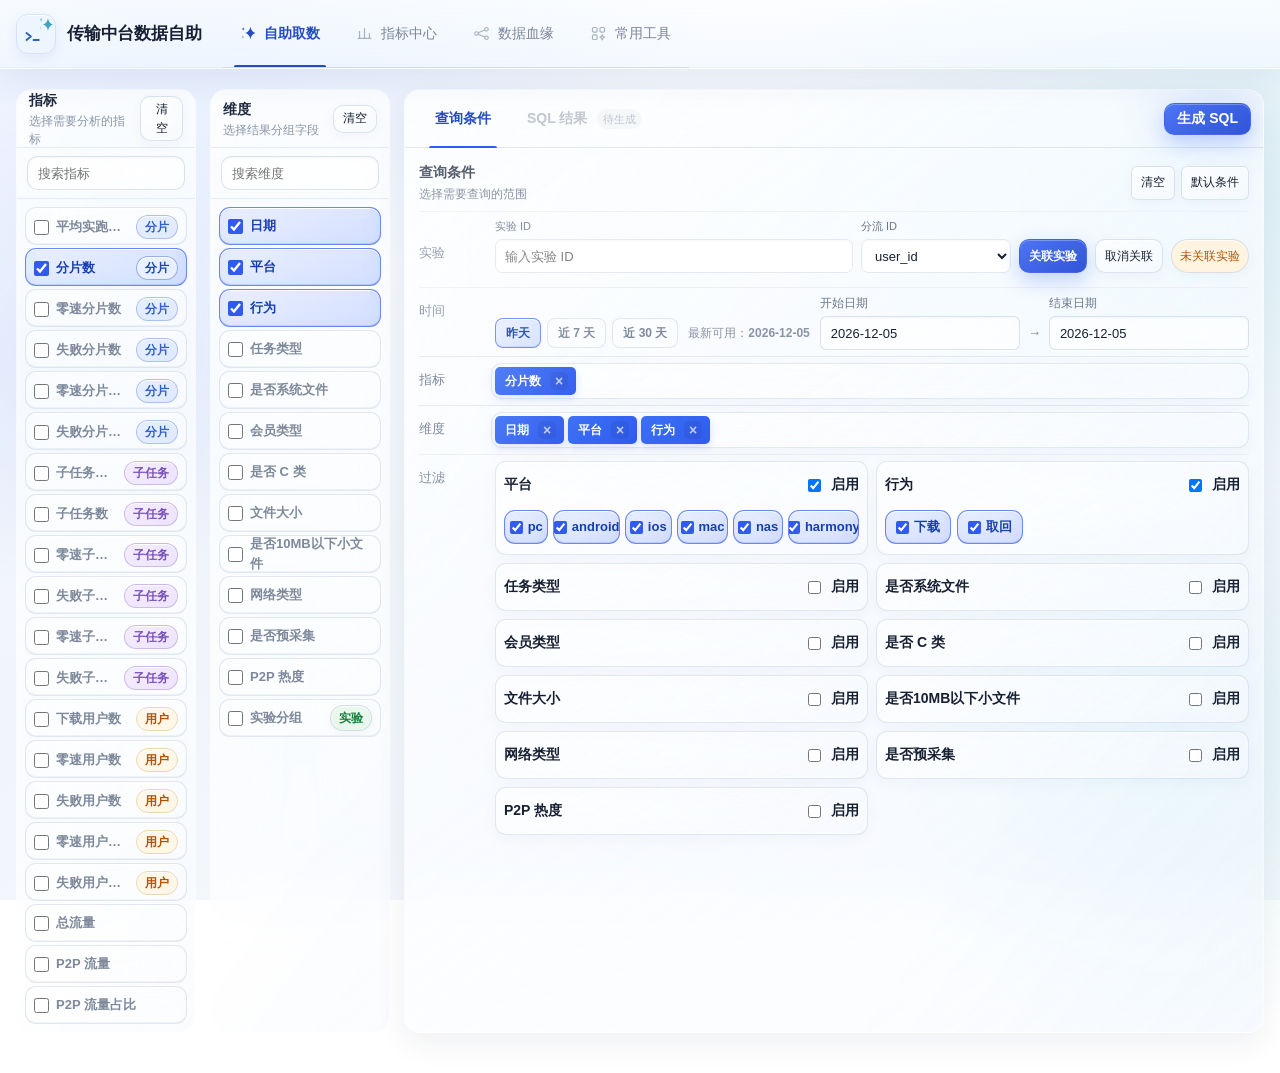
==== index.html @ 408278c4 "同步 CloudBase 子目录最新版页面" ====
<!doctype html>
<html lang="zh-CN">
<head>
  <meta charset="utf-8">
  <meta name="viewport" content="width=device-width,initial-scale=1">
  <title>传输中台数据自助</title>
  <link rel="shortcut icon" type="image/x-icon" href="/favicon-v2.ico">
  <link rel="icon" type="image/png" sizes="32x32" href="/favicon-v2.png">
  <link rel="icon" type="image/svg+xml" sizes="any" href="/favicon-v2.svg">
  <link rel="apple-touch-icon" sizes="180x180" href="/apple-touch-icon.png">
  <link rel="apple-touch-icon-precomposed" sizes="180x180" href="/apple-touch-icon-precomposed.png">
  <link rel="mask-icon" href="/safari-pinned-tab.svg" color="#315bef">
  <link rel="manifest" href="/dwd-sql-tool-20260803/site.webmanifest?v=20260810">
  <meta name="theme-color" content="#edf5ff">
  <style>
    :root{color-scheme:light;--bg:#f3f6fb;--panel:#fff;--soft:#f7f9fc;--text:#172033;--muted:#68748a;--line:#dbe2ed;--blue:#2563eb;--blue2:#1d4ed8;--teal:#087f7b;--amber:#b45309;--red:#c2413b;--green:#15803d;--violet:#7c3aed;--shadow:0 12px 34px rgba(24,39,75,.09);--r:16px}
    *{box-sizing:border-box}html{scroll-behavior:smooth}body{margin:0;background:var(--bg);color:var(--text);font:14px/1.6 Inter,-apple-system,BlinkMacSystemFont,"Segoe UI","PingFang SC",sans-serif}button,input,select{font:inherit}button{color:inherit}code,pre{font-family:"SFMono-Regular",Consolas,monospace}a{color:var(--blue)}
    .topbar{position:sticky;top:0;z-index:30;background:rgba(255,255,255,.92);border-bottom:1px solid var(--line);backdrop-filter:blur(12px)}.topbar-inner{width:min(1440px,calc(100% - 36px));height:68px;margin:auto;display:flex;align-items:center;gap:24px}.brand{display:flex;align-items:center;gap:10px;font-size:18px;font-weight:800;white-space:nowrap}.brand-mark{display:grid;place-items:center;width:34px;height:34px;border-radius:10px;background:linear-gradient(135deg,var(--blue),var(--teal));color:#fff}.nav{display:flex;gap:6px}.nav button{border:0;border-radius:9px;padding:9px 15px;background:transparent;cursor:pointer}.nav button:hover,.nav button.active{background:#eaf0ff;color:var(--blue);font-weight:700}.top-meta{margin-left:auto;color:var(--muted);font-size:12px}
    main{width:min(1440px,calc(100% - 36px));margin:26px auto 60px}.page{display:none}.page.active{display:block}.hero{display:flex;align-items:end;justify-content:space-between;gap:20px;margin-bottom:18px}.hero h1{margin:0;font-size:30px;line-height:1.25}.hero p{margin:7px 0 0;color:var(--muted)}.card{background:var(--panel);border:1px solid var(--line);border-radius:var(--r);box-shadow:var(--shadow)}.toolbar{display:flex;flex-wrap:wrap;gap:10px;align-items:center;padding:15px;margin-bottom:14px}.toolbar input,.toolbar select,.control{height:40px;border:1px solid var(--line);border-radius:9px;background:var(--panel);padding:0 11px;color:var(--text)}.toolbar input{min-width:280px}.btn{border:1px solid var(--line);border-radius:9px;padding:8px 12px;background:var(--panel);cursor:pointer}.btn:hover{border-color:var(--blue);color:var(--blue)}.btn.primary{border-color:var(--blue);background:var(--blue);color:#fff;font-weight:700}.btn.primary:hover{background:var(--blue2)}.btn.danger{color:var(--red)}.btn.small{padding:5px 9px;font-size:12px}.pill,.tag{display:inline-flex;align-items:center;border-radius:999px;padding:3px 8px;background:#eef2f8;color:var(--muted);font-size:12px;white-space:nowrap}.tag.seq{background:#e9f1ff;color:var(--blue)}.tag.task{background:#e7f7f5;color:var(--teal)}.tag.ok{background:#eaf7ed;color:var(--green)}.tag.warn{background:#fff4df;color:var(--amber)}
    .table-wrap{overflow:auto}.data-table{width:100%;border-collapse:collapse;min-width:1060px}.data-table th,.data-table td{padding:12px 14px;text-align:left;border-bottom:1px solid var(--line);vertical-align:top}.data-table th{position:sticky;top:0;background:var(--soft);color:var(--muted);font-size:12px}.data-table tr:hover td{background:#fafcff}.metric-name strong{display:block}.metric-name code{color:var(--muted);font-size:12px}.row-actions{display:flex;gap:6px;white-space:nowrap}.summary-cards{display:grid;grid-template-columns:repeat(4,1fr);gap:12px;margin-bottom:14px}.summary-card{padding:15px}.summary-card strong{display:block;font-size:24px}.summary-card span{color:var(--muted)}
    .selection-bar{position:sticky;top:80px;z-index:20;display:grid;grid-template-columns:1fr auto;gap:14px;padding:14px 16px;margin-bottom:14px;background:rgba(255,255,255,.96)}.selection-groups{display:flex;flex-wrap:wrap;gap:8px}.selection-group{display:flex;align-items:center;gap:6px}.selection-group b{font-size:12px}.stepper{display:grid;grid-template-columns:repeat(5,1fr);gap:8px;margin-bottom:14px}.step-tab{position:relative;border:1px solid var(--line);border-radius:12px;padding:11px;background:var(--panel);text-align:left;cursor:pointer}.step-tab.active{border-color:var(--blue);box-shadow:inset 0 0 0 1px var(--blue)}.step-tab.done{background:#f0f7ff}.step-tab span{display:block;color:var(--muted);font-size:11px}.step-panel{display:none;padding:20px}.step-panel.active{display:block}.step-head{display:flex;align-items:start;justify-content:space-between;gap:20px;margin-bottom:16px}.step-head h2{margin:0}.step-head p{margin:4px 0 0;color:var(--muted)}.metric-grid{display:grid;grid-template-columns:repeat(3,1fr);gap:10px}.choice-card{position:relative;display:block;padding:14px;border:1px solid var(--line);border-radius:12px;background:var(--soft);cursor:pointer}.choice-card:has(input:checked){border-color:var(--blue);background:#f1f6ff}.choice-card input{position:absolute;right:12px;top:12px;accent-color:var(--blue)}.choice-card strong{display:block;padding-right:25px}.choice-card p{margin:5px 0;color:var(--muted);font-size:12px}.choice-meta{display:flex;flex-wrap:wrap;gap:5px}.notice{padding:11px 13px;border-radius:10px;background:#eef5ff;color:#31558f}.notice.warn{background:#fff6e8;color:#8a5211}.notice.error{background:#fff0ef;color:var(--red)}.time-mode{display:flex;gap:8px;margin-bottom:14px}.time-grid,.dim-grid{display:grid;grid-template-columns:repeat(2,1fr);gap:12px}.field{display:grid;gap:6px;color:var(--muted)}.field input,.field select{width:100%;height:42px;padding:0 11px;border:1px solid var(--line);border-radius:9px;background:var(--panel);color:var(--text)}.data-freshness{display:grid;grid-template-columns:repeat(3,1fr);gap:10px;margin-top:14px}.fresh-item{padding:12px;border-radius:10px;background:var(--soft)}.fresh-item b{display:block}.fresh-item span{color:var(--muted);font-size:12px}
    .dim-card,.filter-card{padding:13px;border:1px solid var(--line);border-radius:11px;background:var(--soft)}.dim-card label,.filter-title{display:flex;align-items:center;gap:8px;font-weight:700}.dim-card small{display:block;margin-left:24px;color:var(--muted)}.filter-grid{display:grid;grid-template-columns:repeat(2,1fr);gap:12px}.filter-title{justify-content:space-between}.filter-title label{display:flex;align-items:center;gap:7px}.chips{display:flex;flex-wrap:wrap;gap:6px;margin-top:10px}.filter-free{margin-top:10px}.filter-text-input{width:100%;height:34px;padding:0 10px;border:1px solid var(--line);border-radius:8px;background:var(--panel);color:var(--text);font:inherit;font-size:13px}.filter-text-input:focus{outline:0;border-color:var(--blue);box-shadow:0 0 0 3px color-mix(in srgb,var(--blue) 14%,transparent)}.chip-check{display:flex;align-items:center;gap:5px;padding:5px 8px;border:1px solid var(--line);border-radius:999px;background:var(--panel);cursor:pointer}.chip-check:has(input:checked){border-color:var(--blue);color:var(--blue);background:#eef4ff}.required-mark{color:var(--red)}.step-actions{display:flex;justify-content:space-between;gap:10px;margin-top:18px}.validation{display:grid;gap:7px;margin-bottom:14px}.validation div{padding:9px 11px;border-radius:9px}.validation .pass{background:#edf8ef;color:var(--green)}.validation .risk{background:#fff5e5;color:var(--amber)}.validation .fail{background:#fff0ef;color:var(--red)}.sql-shell{overflow:hidden;border:1px solid #25334b;border-radius:12px;background:#101827}.sql-toolbar{display:flex;flex-wrap:wrap;gap:7px;align-items:center;padding:10px;background:#182337;color:#dbe8ff}.sql-toolbar strong{margin-right:auto}.sql-code{max-height:560px;overflow:auto;margin:0;padding:18px;color:#d9e5f7;font-size:12px;line-height:1.65;white-space:pre}.kw{color:#7db2ff;font-weight:700}.str{color:#a6df9a}.num{color:#ffd58a}.com{color:#7f91aa}.alias{color:#f5a6d6}.sql-context{display:grid;grid-template-columns:1fr 1fr;gap:12px;margin-top:12px}.context-card{padding:13px}.context-card h3{margin:0 0 8px}.context-card ul{margin:0;padding-left:18px}
    .lineage-layout{display:grid;grid-template-columns:1fr 360px;gap:14px}.lineage-main{padding:18px;min-width:0}.lineage-controls{display:flex;flex-wrap:wrap;gap:8px;margin-bottom:18px}.lineage-controls input{min-width:240px}.legend{display:flex;flex-wrap:wrap;gap:8px;margin-left:auto}.legend span:before{content:"";display:inline-block;width:9px;height:9px;border-radius:50%;margin-right:5px;background:var(--c)}.graph{overflow:auto;padding:28px 8px;display:flex;align-items:center;gap:14px;min-height:240px}.graph-stage{display:flex;align-items:center;gap:12px}.graph-node{width:190px;min-height:96px;padding:13px;border:2px solid var(--node);border-radius:13px;background:var(--panel);text-align:left;cursor:pointer}.graph-node:hover,.graph-node.active{box-shadow:0 0 0 3px color-mix(in srgb,var(--node) 18%,transparent)}.graph-node strong,.graph-node code{display:block;overflow-wrap:anywhere}.graph-node small{color:var(--muted)}.arrow{font-size:23px;color:#95a1b4}.side-detail{padding:18px;align-self:start;position:sticky;top:150px}.side-detail h2{margin-top:0}.meta-list{display:grid;grid-template-columns:110px 1fr;gap:0}.meta-list dt,.meta-list dd{margin:0;padding:8px 0;border-bottom:1px solid var(--line)}.meta-list dt{color:var(--muted)}.side-links{display:flex;flex-wrap:wrap;gap:7px;margin-top:14px}.lineage-tabs{display:flex;gap:6px;margin-bottom:12px}.lineage-tabs button.active{background:var(--blue);color:#fff;border-color:var(--blue)}.field-layout{display:grid;grid-template-columns:1fr 380px;gap:14px}.field-list{padding:0;overflow:hidden}.field-chain{display:grid;gap:8px}.chain-node{padding:10px;border-left:4px solid var(--blue);border-radius:7px;background:var(--soft)}.chain-arrow{text-align:center;color:var(--muted)}.field-link{color:var(--blue);cursor:pointer;text-decoration:underline}.empty{padding:40px;text-align:center;color:var(--muted)}
    dialog{width:min(760px,calc(100% - 28px));padding:0;border:1px solid var(--line);border-radius:18px;background:var(--panel);color:var(--text);box-shadow:0 28px 80px rgba(0,0,0,.28)}dialog::backdrop{background:rgba(12,20,34,.62);backdrop-filter:blur(3px)}.dialog-head{display:flex;justify-content:space-between;gap:15px;padding:18px 20px;border-bottom:1px solid var(--line)}.dialog-head h2{margin:0}.dialog-body{padding:18px 20px;max-height:70vh;overflow:auto}.dialog-actions{display:flex;justify-content:flex-end;gap:8px;padding:13px 20px;border-top:1px solid var(--line)}.detail-grid{display:grid;grid-template-columns:1fr 1fr;gap:12px}.detail-block{padding:12px;border-radius:10px;background:var(--soft)}.detail-block.full{grid-column:1/-1}.detail-block b{display:block;margin-bottom:4px}.detail-block span,.detail-block p{color:var(--muted);margin:0}.change-log{margin:0;padding-left:18px}.ab-grid{display:grid;grid-template-columns:1fr 1fr;gap:12px;align-items:start}.ab-grid .field{grid-template-rows:auto 44px}.ab-grid .field input,.ab-grid .field select{height:44px;min-height:44px;max-height:44px}.ab-preview{grid-column:1/-1;padding:12px;background:var(--soft);border-radius:10px}
    .compact-hero{margin-bottom:12px}.workbench{display:grid;grid-template-columns:260px minmax(420px,1fr) 320px;gap:12px;align-items:start}.field-pane,.settings-pane{position:sticky;top:82px;max-height:calc(100vh - 100px);overflow:auto}.pane-head{display:flex;align-items:center;justify-content:space-between;gap:8px;padding:14px;border-bottom:1px solid var(--line)}.pane-head b,.pane-head span{display:block}.pane-head span,.pane-title span{color:var(--muted);font-size:12px}.pane-section,.settings-section{padding:12px}.pane-section+.pane-section,.settings-section+.settings-section{border-top:1px solid var(--line)}.pane-title{display:flex;align-items:center;justify-content:space-between;margin-bottom:8px}.field-list-compact{display:grid;gap:4px}.field-list-compact .choice-card,.field-list-compact .dim-card{padding:8px 9px;background:transparent;border-color:transparent}.field-list-compact .choice-card:hover,.field-list-compact .dim-card:hover{background:var(--soft);border-color:var(--line)}.field-list-compact .choice-card p,.field-list-compact .choice-meta,.field-list-compact .dim-card small{display:none}.field-list-compact .choice-card strong{font-size:13px}.field-list-compact .dim-card label{font-weight:600}.canvas-pane{display:grid;gap:12px;min-width:0}.canvas-section,.workbook-shelves{padding:16px}.canvas-title{display:flex;align-items:start;justify-content:space-between;gap:12px;margin-bottom:12px}.canvas-title h2{margin:0;font-size:18px}.canvas-title p{margin:2px 0 0;color:var(--muted)}.workbook-shelves .selection-groups{display:grid;gap:8px}.workbook-shelves .selection-group{display:grid;grid-template-columns:64px 1fr;gap:8px;padding:9px 0;border-top:1px solid var(--line)}.workbook-shelves .selection-group b{padding-top:3px;color:var(--muted)}.workbook-shelves .selection-group .pill{justify-content:flex-start;white-space:normal;background:var(--soft);color:var(--text);border:1px dashed var(--line)}.fresh-inline{display:block;margin-top:8px;color:var(--muted);font-size:12px}.settings-pane .filter-grid{grid-template-columns:1fr}.settings-pane .filter-card{padding:9px}.settings-pane .chips{max-height:92px;overflow:auto}.settings-pane .time-grid{grid-template-columns:1fr 1fr;gap:7px}.settings-pane .time-mode{margin-bottom:8px}.settings-pane .field input{height:38px}.lineage-stage{display:grid;grid-auto-flow:column;grid-auto-columns:minmax(160px,1fr);align-items:center;gap:10px;min-width:980px}.lineage-layer{display:grid;gap:8px;align-content:center}.lineage-layer-title{text-align:center;color:var(--muted);font-size:11px;font-weight:700}.lineage-arrow{text-align:center;color:#94a3b8;font-size:24px}.lineage-stage .graph-node{width:100%;min-height:82px}.lineage-stage .graph-node code{font-size:10px}.hidden{display:none!important}.fullscreen{position:fixed!important;inset:0!important;z-index:80!important;border-radius:0!important;overflow:auto;background:var(--bg);padding:20px}
    .derived-list{display:flex;flex-wrap:wrap;gap:7px}.derived-chip{display:grid;gap:1px;padding:6px 9px;border:1px solid var(--line);border-radius:9px;background:var(--panel);color:var(--text);text-align:left;cursor:pointer}.derived-chip:hover{border-color:var(--blue);color:var(--blue)}.derived-chip small{color:var(--muted)}.metric-parent{border:1px solid transparent;border-radius:9px}.metric-parent[open]{border-color:var(--line);background:var(--soft)}.metric-parent summary{display:flex;align-items:center;justify-content:space-between;padding:8px 9px;font-weight:700;cursor:pointer;list-style:none}.metric-parent summary::-webkit-details-marker{display:none}.metric-parent summary small{display:grid;place-items:center;min-width:20px;height:20px;border-radius:999px;background:var(--blue);color:#fff}.metric-parent>div{padding:0 5px 5px}.metric-parent .choice-card:hover{background:var(--panel)}.sql-code{max-height:600px;padding:20px;line-height:1.72;tab-size:4}.fn{color:#73daca}.op{color:#ff9e64}.punct{color:#9ba8bc}
    @media(max-width:1180px){.workbench{grid-template-columns:240px minmax(0,1fr)}.settings-pane{position:static;grid-column:1/-1;max-height:none;display:grid;grid-template-columns:280px 1fr}.settings-section+.settings-section{border-top:0;border-left:1px solid var(--line)}.settings-pane .filter-grid{grid-template-columns:repeat(2,1fr)}.lineage-layout,.field-layout{grid-template-columns:1fr}.side-detail{position:static}}@media(max-width:720px){main,.topbar-inner{width:min(100% - 20px,1440px)}.topbar{position:static}.topbar-inner{height:auto;padding:12px 0;flex-wrap:wrap}.nav{order:3;width:100%;overflow:auto}.top-meta{display:none}.workbench{grid-template-columns:1fr}.field-pane,.settings-pane{position:static;max-height:none}.settings-pane{grid-column:auto;display:block}.settings-section+.settings-section{border-left:0;border-top:1px solid var(--line)}.settings-pane .filter-grid{grid-template-columns:1fr}.metric-grid,.time-grid,.dim-grid,.filter-grid,.data-freshness,.sql-context,.detail-grid,.ab-grid{grid-template-columns:1fr}.detail-block.full,.ab-preview{grid-column:auto}.hero{align-items:start;flex-direction:column}.toolbar input{min-width:0;width:100%}}
    .meta-metric-grid{display:grid;grid-template-columns:repeat(3,minmax(0,1fr));gap:12px}.meta-metric-card{padding:17px}.meta-metric-head{display:flex;align-items:start;justify-content:space-between;gap:10px;margin-bottom:7px}.meta-metric-head h2{margin:0;font-size:18px}.meta-metric-card>p{margin:0 0 14px;color:var(--muted);min-height:44px}.meta-derived{display:grid;gap:7px}.meta-derived .derived-chip{width:100%;grid-template-columns:1fr auto;align-items:center}.workbench{grid-template-columns:250px 250px minmax(0,1fr)}.pane-search{padding:10px 12px;border-bottom:1px solid var(--line)}.pane-search input{width:100%;height:36px;padding:0 10px;border:1px solid var(--line);border-radius:8px;background:var(--soft);color:var(--text)}.dimension-pane .dim-card{background:transparent}.canvas-actions{display:flex;flex-wrap:wrap;justify-content:flex-end;gap:6px}.query-shelf{display:grid;grid-template-columns:66px 1fr;gap:10px;padding:12px 0;border-top:1px solid var(--line)}.query-shelf-label{padding-top:7px;color:var(--muted);font-weight:700}.query-shelf-content{min-width:0}.query-shelf .filter-grid{grid-template-columns:repeat(2,minmax(0,1fr))}.query-shelf .filter-card{padding:9px}.query-shelf .chips{max-height:92px;overflow:auto}.query-shelf .time-grid{max-width:560px}.query-shelf .time-mode{margin-bottom:7px}
    @media(max-width:1200px){.workbench{grid-template-columns:220px 220px minmax(0,1fr)}.meta-metric-grid{grid-template-columns:repeat(2,minmax(0,1fr))}.query-shelf .filter-grid{grid-template-columns:1fr}}@media(max-width:850px){.workbench{grid-template-columns:1fr}.field-pane{position:static;max-height:none}.meta-metric-grid{grid-template-columns:1fr}.query-shelf{grid-template-columns:1fr}.canvas-actions{justify-content:flex-start}}
    .workbench>.card,.workbench .canvas-pane>.card{box-shadow:none;border-radius:12px}.workbook-shelves{background:linear-gradient(180deg,var(--panel),color-mix(in srgb,var(--blue) 2%,var(--panel)))}.parent-chevron{color:var(--muted);font-size:16px;transition:transform .2s}.metric-parent[open] .parent-chevron{transform:rotate(180deg)}.workbook-shelves .selection-group{align-items:start}.shelf-items{display:flex;flex-wrap:wrap;gap:7px;min-height:40px;padding:5px;border:1px solid #d8e3f3;border-radius:9px;background:#f4f7fb}.shelf-card{display:inline-flex;align-items:center;gap:7px;min-height:34px;padding:0 10px;border:0;border-radius:6px;background:#3282f6;color:#fff;font-weight:650;box-shadow:0 2px 5px rgba(37,99,235,.18)}button.shelf-card{cursor:pointer}.shelf-card>span:first-child{display:grid;place-items:center;width:22px;height:22px;margin-left:-5px;border-radius:5px;background:rgba(0,0,0,.09)}.shelf-card i{margin-left:2px;font-style:normal;opacity:.7}.shelf-card:hover i{opacity:1}.shelf-card.dimension{background:#087fbd}.shelf-card.filter{background:#eef4fc;color:#34506f;border:1px solid #d3dfef;box-shadow:none;font-weight:600}.shelf-empty{display:flex;align-items:center;padding:0 10px;color:#98a5b7}.lineage-dim-rail{display:flex;align-items:center;gap:10px;margin-top:18px;padding:14px;border:1px dashed var(--violet);border-radius:12px;background:color-mix(in srgb,var(--violet) 6%,var(--panel));min-width:900px}.lineage-dim-rail>div:first-child{width:160px}.lineage-dim-rail>div:first-child b,.lineage-dim-rail>div:first-child span{display:block}.lineage-dim-rail>div:first-child span{color:var(--muted);font-size:11px}.lineage-dim-rail .graph-node{width:220px;min-height:75px}.dim-relation{color:var(--violet);font-weight:700}.logic-grid{display:grid;grid-template-columns:repeat(2,minmax(0,1fr));gap:12px}.logic-card{padding:16px}.logic-card-head{display:flex;justify-content:space-between;gap:10px;margin-bottom:12px}.logic-card-head h2{margin:0;font-size:17px}.logic-flow{display:grid;grid-template-columns:minmax(0,1fr) auto minmax(0,1.5fr) auto minmax(0,1fr);align-items:stretch;gap:8px}.logic-flow>div{padding:10px;border-radius:9px;background:var(--soft)}.logic-flow>span{align-self:center;color:var(--blue);font-size:18px}.logic-flow small,.logic-flow b{display:block}.logic-flow small{color:var(--muted);margin-bottom:3px}.logic-expression{border:1px solid var(--line)}
    html,body{max-width:100%;overflow-x:clip}main,.workbench,.workbench>*,.canvas-pane,.canvas-pane>*,#sqlResult,.sql-shell,.sql-context,.context-card{min-width:0;max-width:100%}.sql-context{grid-template-columns:repeat(2,minmax(0,1fr))}.context-card code,.context-card li{overflow-wrap:anywhere;word-break:break-word}.sql-code{width:100%;max-width:100%;overflow-x:auto}.date-filter{display:grid;gap:10px}.date-presets{display:flex;flex-wrap:wrap;gap:6px}.date-preset{height:32px;padding:0 12px;border:1px solid var(--line);border-radius:8px;background:var(--panel);color:var(--muted);cursor:pointer}.date-preset:hover,.date-preset.active{border-color:var(--blue);background:var(--blue);color:#fff}.date-range{display:flex;align-items:end;gap:8px;max-width:540px}.date-range label{display:grid;gap:5px;flex:1;color:var(--muted);font-size:12px}.date-range input{width:100%;height:42px;padding:0 12px;border:1px solid var(--line);border-radius:9px;background:var(--panel);color:var(--text);font-size:14px;letter-spacing:.03em;outline:none}.date-range input:focus{border-color:var(--blue);box-shadow:0 0 0 3px color-mix(in srgb,var(--blue) 14%,transparent)}.date-range-arrow{height:42px;display:grid;place-items:center;color:var(--muted)}.lineage-query-rail{display:flex;align-items:center;gap:10px;margin-top:10px;padding:14px;border:1px dashed #0e7490;border-radius:12px;background:color-mix(in srgb,#0e7490 6%,var(--panel));min-width:900px}.lineage-query-rail>div:first-child{width:160px}.lineage-query-rail>div:first-child b,.lineage-query-rail>div:first-child span{display:block}.lineage-query-rail>div:first-child span{color:var(--muted);font-size:11px}.lineage-query-rail .graph-node{width:220px;min-height:75px}.query-relation{color:#0e7490;font-weight:700}
    #page-builder .compact-hero{margin-bottom:8px}#page-builder .compact-hero h1{font-size:24px}#page-builder .compact-hero p{margin-top:2px}.workbook-shelves,.canvas-section{padding:12px}.canvas-title{margin-bottom:7px}.query-shelf{padding:8px 0}.compact-time-shelf .date-filter{grid-template-columns:auto minmax(340px,1fr);align-items:end;gap:10px}.compact-time-shelf .date-presets{padding-bottom:5px}.compact-time-shelf .date-range input{height:38px}.compact-time-shelf .date-range-arrow{height:38px}.compact-time-shelf .fresh-inline{margin-top:4px}.workbook-shelves #filterGrid{max-height:172px;overflow:auto;padding-right:4px}.canvas-section{scroll-margin-top:82px}.pane-section{padding:8px 10px}.pane-head{padding:10px 12px}.pane-search{padding:7px 10px}.field-list-compact{gap:2px}@media(max-width:850px){.compact-time-shelf .date-filter{grid-template-columns:1fr}}
    .table-logic-grid{display:grid;gap:12px;margin-bottom:16px}.table-logic-card{overflow:hidden}.table-logic-head{display:flex;align-items:start;justify-content:space-between;gap:12px;padding:14px 16px;border-bottom:1px solid var(--line)}.table-logic-head h2{margin:0;font-size:16px}.table-logic-head code{display:block;margin-top:3px;color:var(--muted);overflow-wrap:anywhere}.table-logic-body{display:grid;grid-template-columns:190px minmax(0,1fr);gap:14px;padding:14px 16px}.table-logic-meta{display:grid;align-content:start;gap:10px}.table-logic-meta div{padding:9px;border-radius:8px;background:var(--soft)}.table-logic-meta small,.table-logic-meta b{display:block}.table-logic-meta small{color:var(--muted)}.table-logic-sql{margin:0;max-height:360px;border-radius:10px;background:#101827}.logic-section-title{margin:18px 0 8px;font-size:16px}@media(max-width:760px){.table-logic-body{grid-template-columns:1fr}}
    #page-builder .workbench{grid-template-columns:190px 190px minmax(0,1fr)}#page-builder .workbook-shelves .selection-groups{grid-template-columns:1fr;gap:0}#page-builder .workbook-shelves .selection-group,#page-builder .query-shelf{min-height:48px;padding:6px 0;grid-template-columns:66px minmax(0,1fr);gap:10px}#page-builder .workbook-shelves .selection-group{border-top:1px solid var(--line)}#page-builder .workbook-shelves .selection-group b,#page-builder .query-shelf-label{padding-top:7px;color:var(--muted);font-size:13px}#page-builder .shelf-items{min-height:36px;padding:3px;gap:4px}#page-builder .shelf-card{min-height:30px;padding:0 9px;font-size:12px}#page-builder .shelf-card>span:first-child{width:18px;height:18px}#page-builder .date-preset,#page-builder .date-range input,#page-builder .canvas-actions .btn{height:36px}#page-builder .date-range-arrow{height:36px}#page-builder .chip-check{min-height:30px;padding:4px 8px}#page-builder .filter-title{min-height:30px}#page-builder .query-shelf .filter-card{padding:8px}#page-builder .canvas-actions .tag{min-height:36px;padding:0 10px}@media(max-width:1200px){#page-builder .workbench{grid-template-columns:175px 175px minmax(0,1fr)}}@media(max-width:850px){#page-builder .workbench{grid-template-columns:1fr}}
    #page-builder .metric-pane,#page-builder .dimension-pane{position:-webkit-sticky;position:sticky;top:82px;align-self:start;height:calc(100vh - 100px);max-height:calc(100vh - 100px);overflow:auto}#page-builder .workbook-shelves{position:static;max-height:none;overflow:visible;z-index:auto}#page-builder .canvas-section{position:relative;z-index:1}#page-builder .workbook-shelves .canvas-title h2{font-size:14px;line-height:1.4}#page-builder .workbook-shelves .canvas-title p{font-size:12px;line-height:1.5;margin-top:2px}#page-builder .workbook-shelves .canvas-title{align-items:center}@media(max-width:850px){#page-builder .metric-pane,#page-builder .dimension-pane{position:static;height:auto;max-height:none;overflow:visible}}
    .grain-hub{grid-column:1/-1}.grain-hub .meta-metric-head p{margin:2px 0 0;color:var(--muted);font-size:12px}.grain-meta-groups{display:grid;grid-template-columns:repeat(3,minmax(0,1fr));gap:10px}.grain-meta-group{padding:12px;border:1px solid var(--line);border-radius:11px;background:var(--soft)}.grain-meta-group>div:first-child{display:grid;margin-bottom:8px}.grain-meta-group>div:first-child small{color:var(--muted)}.grain-builder-group{padding:5px 0}.grain-builder-group+.grain-builder-group{border-top:1px solid var(--line)}.grain-builder-group>small{display:block;padding:3px 8px;color:var(--muted);font-weight:700}.grain-parent>div{padding:0 5px 5px}@media(max-width:1000px){.grain-meta-groups{grid-template-columns:repeat(2,minmax(0,1fr))}}@media(max-width:650px){.grain-meta-groups{grid-template-columns:1fr}}
    @media(max-width:900px){.logic-grid{grid-template-columns:1fr}.logic-flow{grid-template-columns:1fr}.logic-flow>span{text-align:center;transform:rotate(90deg)}.sql-context{grid-template-columns:1fr}.date-range{align-items:stretch;flex-direction:column}.date-range-arrow{display:none}}
    /* Enterprise data-platform design system: 8px spacing, restrained typography, dense controls */
    :root{--bg:#f5f7fa;--panel:#fff;--soft:#f7f9fc;--text:#1f2738;--muted:#667085;--line:#d9e0ea;--blue:#2468e5;--blue2:#1554c0;--teal:#087f7b;--r:10px;--shadow:0 1px 2px rgba(16,24,40,.04)}
    body{font-size:14px;line-height:1.571;font-variant-numeric:tabular-nums}h1,h2,h3,p{letter-spacing:0}.topbar-inner{width:min(1480px,calc(100% - 32px));height:64px;gap:20px}.brand{font-size:17px;font-weight:600}.brand-mark{width:32px;height:32px;border-radius:8px}.nav{gap:4px}.nav button{height:36px;padding:0 14px;border-radius:6px;font-size:14px}.top-meta{font-size:12px}main{width:min(1480px,calc(100% - 32px));margin:16px auto 40px}.hero{margin-bottom:16px}.hero h1{font-size:24px;font-weight:600}.hero p{margin-top:4px;font-size:14px}.card{border-radius:10px;box-shadow:var(--shadow)}
    .btn{min-height:32px;padding:4px 12px;border-radius:6px;font-size:14px}.btn.small{min-height:28px;padding:3px 9px;font-size:12px}.pill,.tag{min-height:24px;padding:2px 8px;font-size:12px}.toolbar{gap:8px;padding:12px;margin-bottom:12px}.toolbar input,.toolbar select,.control{height:36px;border-radius:6px;font-size:14px}.toolbar input{min-width:260px}.pane-head{min-height:52px;padding:8px 12px}.pane-head b,.canvas-title h2{font-size:14px;font-weight:600}.pane-head span,.canvas-title p,.pane-title span{font-size:12px;line-height:1.5}.pane-search{padding:8px 10px}.pane-search input{height:34px;border-radius:6px;font-size:13px}.pane-section{padding:8px}.field-list-compact .choice-card,.field-list-compact .dim-card{padding:7px 8px;border-radius:6px}.metric-parent{border-radius:7px}.metric-parent summary{min-height:36px;padding:6px 8px;font-size:13px}.grain-builder-group>small{padding:4px 8px;font-size:12px}
    #page-builder .workbench{grid-template-columns:200px 200px minmax(0,1fr);gap:12px}#page-builder .metric-pane,#page-builder .dimension-pane{top:76px;height:calc(100vh - 92px);max-height:calc(100vh - 92px)}.canvas-pane{gap:12px}.workbook-shelves,.canvas-section{padding:14px}.canvas-title{min-height:36px;margin-bottom:8px}.canvas-actions{gap:6px}.query-shelf,#page-builder .workbook-shelves .selection-group{grid-template-columns:64px minmax(0,1fr);min-height:48px;padding:6px 0;gap:8px}.query-shelf-label,#page-builder .workbook-shelves .selection-group b{padding-top:7px;font-size:13px;font-weight:500}.date-filter{gap:8px}.date-preset,#page-builder .date-preset,#page-builder .date-range input,#page-builder .canvas-actions .btn{height:34px;border-radius:6px}.date-range{gap:8px;max-width:600px}.shelf-items{min-height:34px;border-radius:6px}.shelf-card,#page-builder .shelf-card{min-height:28px;border-radius:5px;font-size:12px}.filter-grid{gap:8px}.filter-card,.dim-card{border-radius:7px}.query-shelf .filter-card{padding:8px}.chip-check{min-height:28px;padding:3px 8px;font-size:13px}.notice,.validation div{padding:8px 10px;border-radius:6px;font-size:13px}
    .meta-metric-grid{gap:12px}.meta-metric-card{padding:16px}.meta-metric-head h2{font-size:18px;font-weight:600}.grain-meta-groups{gap:8px}.grain-meta-group{padding:12px;border-radius:8px}.derived-chip{padding:7px 9px;border-radius:6px}.data-table th,.data-table td{padding:10px 12px}.data-table th{font-size:12px;font-weight:600}.lineage-tabs{margin-bottom:10px}.lineage-main,.side-detail{padding:16px}.lineage-controls{margin-bottom:12px}.graph{padding:20px 8px}.graph-node{border-width:1px;border-radius:8px}.side-detail h2{font-size:18px}.meta-list{grid-template-columns:104px 1fr}.meta-list dt,.meta-list dd{padding:7px 0}.logic-grid,.table-logic-grid{gap:12px}.logic-card{padding:14px}.logic-card-head h2,.table-logic-head h2{font-size:16px}.table-logic-head,.table-logic-body{padding:12px 14px}.sql-shell{border-radius:8px}.sql-toolbar{padding:8px 10px}.sql-code{padding:16px;font-size:13px;line-height:1.7}.context-card{padding:12px}dialog{border-radius:12px}.dialog-head{padding:14px 16px}.dialog-head h2{font-size:18px}.dialog-body{padding:16px}.dialog-actions{padding:10px 16px}.detail-block{padding:10px;border-radius:7px}
    @media(max-width:1280px){#page-builder .workbench{grid-template-columns:180px 180px minmax(0,1fr)}.grain-meta-groups{grid-template-columns:repeat(2,minmax(0,1fr))}}@media(max-width:900px){main,.topbar-inner{width:min(100% - 20px,1480px)}#page-builder .workbench{grid-template-columns:1fr}#page-builder .metric-pane,#page-builder .dimension-pane{position:static;height:auto;max-height:none;overflow:visible}.grain-meta-groups{grid-template-columns:1fr}}
    @media(prefers-color-scheme:dark){:root{color-scheme:dark;--bg:#0e1420;--panel:#151d2b;--soft:#1b2637;--text:#edf3ff;--muted:#a5b1c3;--line:#2e3b50;--blue:#79a7ff;--blue2:#5d8fe9;--teal:#64d6cf;--shadow:0 1px 2px rgba(0,0,0,.25)}.topbar,.selection-bar{background:rgba(21,29,43,.94)}.nav button:hover,.nav button.active{background:#1b3156}.data-table tr:hover td{background:#192538}.choice-card:has(input:checked),.chip-check:has(input:checked){background:#172b4f}.notice{background:#172b4f;color:#b8d2ff}.notice.warn{background:#3a2c18;color:#f5ca84}.validation .pass{background:#183722}.validation .risk{background:#3a2c18}.validation .fail{background:#472321}.shelf-items{background:var(--soft);border-color:var(--line)}.shelf-card.filter{background:#243248;color:#d8e5f6;border-color:#35465f}}

    /* Premium analytics workspace — visual layer only */
    :root{--bg:#f4f7fb;--panel:#fff;--soft:#f7f9fd;--text:#172033;--muted:#6b778c;--line:#e3e8f1;--blue:#315bef;--blue2:#2448ca;--teal:#087f8c;--shadow-sm:0 1px 2px rgba(15,23,42,.04);--shadow-md:0 10px 30px rgba(24,39,75,.07);--focus:0 0 0 3px rgba(49,91,239,.12)}
    body{background:radial-gradient(circle at 76% -12%,rgba(49,91,239,.08),transparent 28rem),linear-gradient(180deg,#f8faff 0,#f3f6fb 32rem);font-family:Inter,"SF Pro Text",-apple-system,BlinkMacSystemFont,"Segoe UI","PingFang SC",sans-serif;-webkit-font-smoothing:antialiased}
    .topbar{border-bottom-color:rgba(216,224,237,.82);background:rgba(255,255,255,.82);box-shadow:0 1px 0 rgba(255,255,255,.8);backdrop-filter:blur(20px) saturate(150%)}
    .topbar-inner{height:68px}.brand{gap:12px;font-weight:700;letter-spacing:-.02em}.brand-mark{position:relative;overflow:hidden;width:36px;height:36px;border-radius:11px;background:linear-gradient(145deg,#315bef 0%,#087f8c 100%);box-shadow:0 7px 18px rgba(49,91,239,.24);font-size:13px;letter-spacing:.04em}.brand-mark:after{content:"";position:absolute;inset:1px;border:1px solid rgba(255,255,255,.25);border-radius:10px}
    .nav{align-self:stretch;align-items:center}.nav button{position:relative;height:40px;padding:0 16px;color:#596579;font-weight:550;transition:color .18s,background .18s}.nav button:hover{background:#f2f5fb;color:var(--text)}.nav button.active{background:#eef2ff;color:var(--blue);font-weight:650}.nav button.active:after{content:"";position:absolute;right:16px;bottom:-14px;left:16px;height:2px;border-radius:2px;background:var(--blue);box-shadow:0 -2px 8px rgba(49,91,239,.25)}.top-meta{padding:5px 9px;border:1px solid var(--line);border-radius:6px;background:rgba(255,255,255,.7);color:#7b8799}
    main{margin-top:20px}.card{border-color:rgba(219,226,237,.92);box-shadow:var(--shadow-sm);transition:border-color .18s,box-shadow .18s}.hero h1{color:#152039;font-size:26px;font-weight:720;letter-spacing:-.025em}.hero p{color:#7a8699}
    .btn{border-color:#dce3ee;background:linear-gradient(#fff,#fbfcfe);font-weight:550;box-shadow:0 1px 1px rgba(15,23,42,.03);transition:transform .15s,border-color .15s,box-shadow .15s,color .15s}.btn:hover{border-color:#9eb3f8;box-shadow:0 3px 10px rgba(49,91,239,.1);transform:translateY(-1px)}.btn:active{transform:translateY(0)}.btn.primary{border-color:transparent;background:linear-gradient(135deg,#3d68f3,#284fdd);box-shadow:0 6px 16px rgba(49,91,239,.22)}.btn.primary:hover{background:linear-gradient(135deg,#315bef,#2448ca);color:#fff;box-shadow:0 8px 20px rgba(49,91,239,.28)}
    input,select,.control{outline:none;transition:border-color .16s,box-shadow .16s,background .16s}input:hover,select:hover,.control:hover{border-color:#bac6d8}input:focus,select:focus,.control:focus{border-color:var(--blue)!important;box-shadow:var(--focus)!important;background:#fff!important}.pane-search input{background:#f7f9fc}
    #page-builder .workbench{gap:14px}.field-pane{border-color:#dfe6f0;background:rgba(255,255,255,.9);box-shadow:0 8px 28px rgba(24,39,75,.055)}.pane-head{background:linear-gradient(180deg,#fff,#fbfcff);border-radius:10px 10px 0 0}.pane-head b{color:#202b41;font-weight:680}.pane-head span{margin-top:1px;color:#8a95a7}.pane-search{background:#fff}.pane-section{scrollbar-width:thin;scrollbar-color:#ccd5e3 transparent}
    .metric-parent summary{color:#344056}.metric-parent[open]{border-color:#dce4f0;background:#f8faff}.metric-parent[open]>summary{color:var(--blue)}.grain-builder-group>small{color:#8792a5;letter-spacing:.02em}.field-list-compact .choice-card:hover,.field-list-compact .dim-card:hover{border-color:#dce4f0;background:#f2f5fb;transform:none}.choice-card:has(input:checked),.dim-card:has(input:checked){border-color:#aebffc!important;background:#eef2ff!important;color:#274bc9}.choice-card input,.dim-card input,.chip-check input{accent-color:var(--blue)}
    .canvas-pane>.card{border-color:#dce4ef;box-shadow:var(--shadow-md)!important}.workbook-shelves{position:relative;overflow:hidden;background:linear-gradient(145deg,#fff 0%,#fbfcff 62%,#f5f7ff 100%)}.workbook-shelves:before{content:"";position:absolute;top:-90px;right:-70px;width:240px;height:180px;border-radius:50%;background:radial-gradient(circle,rgba(49,91,239,.08),transparent 68%);pointer-events:none}.canvas-title{position:relative}.canvas-title h2{color:#202a3e!important;font-weight:680!important}.shelf-items{border-color:#dfe6f1;background:rgba(245,248,252,.86);box-shadow:inset 0 1px 2px rgba(15,23,42,.025)}.shelf-empty{color:#a0aabc}.shelf-card,#page-builder .shelf-card{background:linear-gradient(135deg,#3b70f5,#315bef);box-shadow:0 3px 8px rgba(49,91,239,.18)}.shelf-card.dimension{background:linear-gradient(135deg,#1190a0,#087f8c);box-shadow:0 3px 8px rgba(8,127,140,.18)}
    .query-shelf{border-top-color:#edf0f5}.query-shelf-label{color:#7e899b!important}.filter-card{border-color:#e2e8f1;background:#fafbfe}.filter-card:hover{border-color:#cfd9e8}.chip-check{border-color:#dfe5ef;background:#fff;transition:border-color .15s,background .15s,transform .15s}.chip-check:hover{border-color:#aabcf8;transform:translateY(-1px)}.chip-check:has(input:checked){border-color:#9db2fb;background:#eef3ff;color:#284fd1}.date-preset{border-color:#dfe5ef;background:#fff}.date-preset:hover,.date-preset.active{border-color:var(--blue);background:#eef2ff;color:var(--blue);box-shadow:none}.date-range input{border-color:#dfe5ef;background:#fff}.fresh-inline{color:#8994a6}
    .canvas-section{background:rgba(255,255,255,.96)}.notice{border:1px solid #dce6ff;background:#f2f6ff;color:#405b96}.notice.warn{border-color:#f4dfb9;background:#fff9ee}.validation div{border:1px solid transparent}.validation .pass{border-color:#cfead7}.validation .risk{border-color:#f2dfb8}.validation .fail{border-color:#f0cecb}
    .sql-shell{border:1px solid #25344e;background:#0c1320;box-shadow:0 14px 34px rgba(8,15,28,.2)}.sql-toolbar{border-bottom:1px solid rgba(255,255,255,.07);background:linear-gradient(180deg,#17243a,#131f32)}.sql-toolbar strong{letter-spacing:.01em}.sql-code{background:radial-gradient(circle at 85% 0,rgba(76,111,208,.08),transparent 26rem);font-family:"SFMono-Regular","JetBrains Mono",Consolas,monospace}.kw{color:#8cb4ff}.str{color:#8ee7ba}.num{color:#ffc978}.com{color:#6f829e}.alias{color:#e8a6dc}.fn{color:#70d8d4}.op{color:#ff9f7b}
    .toolbar{border-color:#dfe6ef;background:rgba(255,255,255,.86);box-shadow:var(--shadow-sm)}.meta-metric-card{background:linear-gradient(150deg,#fff,#fbfcff);box-shadow:0 6px 22px rgba(24,39,75,.045)}.grain-meta-group{border-color:#e2e8f1;background:#f8faff}.derived-chip{border-color:#e0e6ef;background:#fff;transition:transform .15s,border-color .15s,box-shadow .15s}.derived-chip:hover{border-color:#aabcf8;box-shadow:0 5px 14px rgba(49,91,239,.09);transform:translateY(-1px)}
    .lineage-tabs{padding:4px;border:1px solid var(--line);border-radius:9px;background:#edf1f7;width:max-content}.lineage-tabs .btn{border:0;background:transparent;box-shadow:none}.lineage-tabs button.active{background:#fff;color:var(--blue);box-shadow:0 2px 7px rgba(24,39,75,.1)}.lineage-main{background:linear-gradient(145deg,#fff,#fbfcff)}.graph{background-image:radial-gradient(#dfe5ef .8px,transparent .8px);background-size:18px 18px;border-radius:8px}.graph-node{border-color:color-mix(in srgb,var(--node) 55%,#dce3ed);box-shadow:0 5px 14px rgba(24,39,75,.06);transition:transform .16s,box-shadow .16s,border-color .16s}.graph-node:hover,.graph-node.active{transform:translateY(-2px);box-shadow:0 0 0 3px color-mix(in srgb,var(--node) 12%,transparent),0 10px 22px rgba(24,39,75,.1)}.lineage-layer-title{letter-spacing:.08em;text-transform:uppercase}.side-detail{box-shadow:0 8px 26px rgba(24,39,75,.06)}
    .data-table th{background:#f4f6fa;color:#657187;letter-spacing:.02em}.data-table tbody tr{transition:background .15s}.data-table tr:hover td{background:#f6f8fd}.tag,.pill{border:1px solid rgba(215,223,235,.8);background:#f2f5f9}.tag.seq{border-color:#dbe5ff}.tag.task{border-color:#ccece8}
    dialog{border-color:rgba(222,228,238,.9);box-shadow:0 30px 90px rgba(15,23,42,.24)}dialog::backdrop{background:rgba(16,24,40,.48);backdrop-filter:blur(6px)}.dialog-head{background:linear-gradient(180deg,#fff,#fbfcff)}.detail-block{border:1px solid #e7ebf2;background:#f8f9fc}
    @media(prefers-color-scheme:dark){body{background:radial-gradient(circle at 76% -12%,rgba(121,167,255,.09),transparent 28rem),#0e1420}.topbar{background:rgba(21,29,43,.84)}.top-meta,.field-pane,.canvas-section{background:rgba(21,29,43,.92)}.pane-head,.pane-search{background:var(--panel)}.workbook-shelves,.meta-metric-card,.lineage-main{background:linear-gradient(145deg,var(--panel),#121b29)}.filter-card,.grain-meta-group,.detail-block{background:var(--soft);border-color:var(--line)}.shelf-items,.date-preset,.date-range input,.chip-check{background:var(--soft)}.lineage-tabs{background:#101827}.lineage-tabs button.active{background:#243248}.graph{background-image:radial-gradient(#2e3b50 .8px,transparent .8px)}.hero h1,.canvas-title h2,.pane-head b{color:var(--text)!important}}

    /* Glass surfaces and long identifier safety */
    .field-pane,.canvas-pane>.card,.toolbar,.side-detail,.meta-metric-card,.logic-card,.table-logic-card,.context-card{background:linear-gradient(145deg,rgba(255,255,255,.88),rgba(250,252,255,.76));-webkit-backdrop-filter:blur(18px) saturate(145%);backdrop-filter:blur(18px) saturate(145%);border-color:rgba(210,220,234,.76);box-shadow:0 12px 36px rgba(31,46,79,.065),inset 0 1px 0 rgba(255,255,255,.78)}
    .workbook-shelves{background:linear-gradient(145deg,rgba(255,255,255,.92),rgba(245,248,255,.74))}.canvas-section{background:rgba(255,255,255,.82)}
    dialog{background:rgba(255,255,255,.9);-webkit-backdrop-filter:blur(24px) saturate(150%);backdrop-filter:blur(24px) saturate(150%)}
    .pane-head,.dialog-head{background:linear-gradient(180deg,rgba(255,255,255,.72),rgba(249,251,255,.48))}
    .filter-card,.grain-meta-group,.detail-block,.table-logic-meta div{background:rgba(247,249,253,.72)}
    .field-pane:hover,.canvas-pane>.card:hover,.meta-metric-card:hover{border-color:rgba(183,197,219,.88);box-shadow:0 16px 42px rgba(31,46,79,.085),inset 0 1px 0 rgba(255,255,255,.84)}
    .card,.card>*,.lineage-layout>*,.field-layout>*,.logic-flow>*,.table-logic-body>*,.meta-list>*,.sql-context>*,.grain-meta-group,.derived-chip,.metric-name,.filter-title,.shelf-items{min-width:0}
    .graph-node code,.table-logic-head code,.context-card code,.metric-name code,.derived-chip small,.detail-block span,.meta-list dd,.table-logic-meta b,.field-chain code{overflow-wrap:anywhere;word-break:break-word;white-space:normal}
    .graph-node strong,.graph-node code,.graph-node small{max-width:100%}.graph-node code{margin-top:3px;line-height:1.42}.side-detail>code{display:block;max-width:100%;margin-top:-5px;overflow-wrap:anywhere;word-break:break-all;white-space:normal}.meta-list dd{min-width:0}.meta-list dd code{display:inline;word-break:break-all}
    .data-table{table-layout:auto}.data-table th,.data-table td{max-width:340px;overflow-wrap:anywhere;word-break:break-word}.data-table td code{white-space:normal;word-break:break-all}.data-table th:first-child,.data-table td:first-child{min-width:180px}
    .table-logic-head>div,.logic-card-head>div{min-width:0}.table-logic-head code{max-width:100%;word-break:break-all}.logic-expression,.logic-flow>div{overflow:hidden}.logic-expression code,.logic-flow code{white-space:normal;word-break:break-all}
    .context-card{overflow:hidden}.context-card ul{min-width:0}.context-card li{max-width:100%;padding-right:4px}.context-card li code{word-break:break-all}
    .derived-chip{overflow:hidden}.derived-chip span,.derived-chip small{min-width:0;max-width:100%}.meta-derived .derived-chip{grid-template-columns:minmax(0,1fr) auto}.field-link{overflow-wrap:anywhere;word-break:break-word}
    .lineage-dim-rail,.lineage-query-rail{max-width:100%;overflow-x:auto}.lineage-stage{padding-bottom:4px}.graph{scrollbar-width:thin;scrollbar-color:#c5cfdd transparent}
    @supports not ((backdrop-filter:blur(1px)) or (-webkit-backdrop-filter:blur(1px))){.field-pane,.canvas-pane>.card,.toolbar,.side-detail,.meta-metric-card,.logic-card,.table-logic-card,.context-card,dialog{background:#fff}}
    @media(prefers-color-scheme:dark){.field-pane,.canvas-pane>.card,.toolbar,.side-detail,.meta-metric-card,.logic-card,.table-logic-card,.context-card{background:linear-gradient(145deg,rgba(21,29,43,.9),rgba(18,27,41,.8));border-color:rgba(57,73,98,.78);box-shadow:0 14px 38px rgba(0,0,0,.16),inset 0 1px 0 rgba(255,255,255,.035)}.workbook-shelves,.canvas-section,dialog{background:rgba(21,29,43,.84)}.pane-head,.dialog-head{background:linear-gradient(180deg,rgba(29,40,58,.76),rgba(21,29,43,.5))}.filter-card,.grain-meta-group,.detail-block,.table-logic-meta div{background:rgba(27,38,55,.76)}}

    /* iOS 26 inspired liquid-glass refinement and cross-page type scale */
    :root{--glass:rgba(255,255,255,.66);--glass-strong:rgba(255,255,255,.82);--glass-line:rgba(255,255,255,.74);--glass-shadow:0 18px 54px rgba(38,55,91,.11),0 2px 8px rgba(38,55,91,.055);--glass-inset:inset 0 1px 0 rgba(255,255,255,.92),inset 0 -1px 0 rgba(184,199,222,.18)}
    body{background:radial-gradient(ellipse 54rem 35rem at 14% -8%,rgba(110,164,255,.19),transparent 64%),radial-gradient(ellipse 48rem 34rem at 100% 22%,rgba(103,210,219,.13),transparent 68%),linear-gradient(155deg,#f8faff 0%,#f1f5fb 48%,#f7f9fc 100%);background-attachment:fixed}
    .topbar{background:rgba(248,251,255,.62);border-bottom:1px solid rgba(255,255,255,.72);box-shadow:0 6px 24px rgba(32,49,80,.055),inset 0 -1px 0 rgba(167,184,210,.2);-webkit-backdrop-filter:blur(28px) saturate(180%);backdrop-filter:blur(28px) saturate(180%)}
    .card,.field-pane,.canvas-pane>.card,.toolbar,.side-detail,.meta-metric-card,.logic-card,.table-logic-card,.context-card{position:relative;background:linear-gradient(145deg,rgba(255,255,255,.78),rgba(247,250,255,.55));border:1px solid rgba(255,255,255,.82);border-radius:16px;box-shadow:var(--glass-shadow),var(--glass-inset);-webkit-backdrop-filter:blur(26px) saturate(165%);backdrop-filter:blur(26px) saturate(165%)}
    .card:after{content:"";position:absolute;inset:0;z-index:0;border-radius:inherit;background:linear-gradient(125deg,rgba(255,255,255,.32),transparent 28%,transparent 72%,rgba(121,160,232,.035));pointer-events:none}.card>*{position:relative;z-index:1}
    .workbench>.card,.workbench .canvas-pane>.card{border-radius:16px}.pane-head{border-radius:16px 16px 0 0}.workbook-shelves{background:linear-gradient(145deg,rgba(255,255,255,.74),rgba(239,245,255,.53))}.canvas-section{background:rgba(255,255,255,.64)}
    .nav{padding:4px;border:1px solid rgba(255,255,255,.72);border-radius:13px;background:rgba(231,237,248,.5);box-shadow:inset 0 1px 1px rgba(255,255,255,.72)}.nav button{height:36px;border-radius:10px}.nav button:hover{background:rgba(255,255,255,.62)}.nav button.active{background:rgba(255,255,255,.86);color:#254fd3;box-shadow:0 4px 14px rgba(41,64,108,.1),inset 0 1px 0 #fff}.nav button.active:after{display:none}
    .btn,.date-preset,.chip-check{border-color:rgba(185,199,220,.52);border-radius:10px;background:linear-gradient(145deg,rgba(255,255,255,.82),rgba(244,247,252,.64));box-shadow:0 3px 10px rgba(30,47,78,.055),inset 0 1px 0 rgba(255,255,255,.9);-webkit-backdrop-filter:blur(12px);backdrop-filter:blur(12px)}.btn.primary{border-color:rgba(71,104,227,.54);background:linear-gradient(145deg,rgba(70,111,244,.96),rgba(40,78,214,.96));box-shadow:0 8px 20px rgba(49,91,239,.25),inset 0 1px 0 rgba(255,255,255,.28)}
    input,select,.control,.pane-search input,.date-range input{border-color:rgba(185,198,218,.62);border-radius:10px;background:rgba(255,255,255,.64);box-shadow:inset 0 1px 2px rgba(38,54,83,.035);-webkit-backdrop-filter:blur(10px);backdrop-filter:blur(10px)}
    .shelf-items,.filter-card,.grain-meta-group,.detail-block{border-color:rgba(201,211,226,.58);background:rgba(245,248,253,.55);border-radius:11px}.sql-shell{border-radius:16px}.sql-toolbar{min-height:46px}.sql-code,.sql-code code,#generatedSql,.table-logic-sql{white-space:pre!important;overflow-wrap:normal!important;word-break:normal!important}.sql-code{tab-size:4;font-size:13px;line-height:1.72}
    .page>.hero h1{font-size:26px!important;line-height:1.28;font-weight:720!important}.page>.hero p{font-size:14px!important;line-height:1.57}.page .toolbar,.page .data-table,.page .lineage-main,.page .side-detail,.page .logic-card,.page .table-logic-card,.page .context-card{font-size:14px}.page h2,.page .meta-metric-head h2,.page .logic-card-head h2,.page .table-logic-head h2,.page .side-detail h2,.page .dialog-head h2{font-size:18px;line-height:1.4;font-weight:680}.page h3,.page .context-card h3{font-size:15px;line-height:1.45;font-weight:650}.pane-head b,.canvas-title h2,#page-builder .workbook-shelves .canvas-title h2{font-size:14px!important;line-height:1.5;font-weight:680!important}.pane-head span,.canvas-title p,#page-builder .workbook-shelves .canvas-title p{font-size:12px!important;line-height:1.5}.btn,.toolbar input,.toolbar select,.control,.field input,.field select{font-size:14px}.tag,.pill,.btn.small,.fresh-inline,.graph-node small,.derived-chip small{font-size:12px}
    @media(prefers-color-scheme:dark){:root{--glass-shadow:0 18px 54px rgba(0,0,0,.22),0 2px 8px rgba(0,0,0,.12);--glass-inset:inset 0 1px 0 rgba(255,255,255,.055),inset 0 -1px 0 rgba(0,0,0,.16)}body{background:radial-gradient(ellipse 54rem 35rem at 14% -8%,rgba(91,138,224,.14),transparent 64%),radial-gradient(ellipse 48rem 34rem at 100% 22%,rgba(66,166,174,.09),transparent 68%),#0e1420}.topbar{background:rgba(17,25,38,.66);border-bottom-color:rgba(255,255,255,.07)}.card,.field-pane,.canvas-pane>.card,.toolbar,.side-detail,.meta-metric-card,.logic-card,.table-logic-card,.context-card{background:linear-gradient(145deg,rgba(27,38,55,.8),rgba(17,26,40,.66));border-color:rgba(255,255,255,.075)}.nav{background:rgba(8,15,26,.3);border-color:rgba(255,255,255,.07)}.nav button.active{background:rgba(60,82,116,.55);color:#9dbbff}.workbook-shelves,.canvas-section,dialog{background:rgba(20,29,44,.66)}input,select,.control,.pane-search input,.date-range input,.filter-card,.grain-meta-group,.detail-block,.shelf-items{background:rgba(23,34,50,.62);border-color:rgba(255,255,255,.08)}}

    /* Unified liquid-glass system */
    :root{--lg-surface:rgba(255,255,255,.58);--lg-surface-strong:rgba(255,255,255,.74);--lg-surface-soft:rgba(247,250,255,.46);--lg-stroke:rgba(255,255,255,.78);--lg-stroke-soft:rgba(181,197,221,.38);--lg-blur:blur(30px) saturate(175%);--lg-elevation:0 20px 60px rgba(35,52,88,.095),0 4px 16px rgba(35,52,88,.045),inset 0 1px 0 rgba(255,255,255,.94),inset 0 -1px 0 rgba(157,180,216,.13)}
    body:before,body:after{content:"";position:fixed;z-index:-1;border-radius:50%;filter:blur(2px);pointer-events:none}body:before{top:90px;left:-170px;width:520px;height:520px;background:radial-gradient(circle,rgba(92,145,245,.16),rgba(92,145,245,0) 69%)}body:after{right:-190px;bottom:-140px;width:600px;height:600px;background:radial-gradient(circle,rgba(70,193,202,.12),rgba(70,193,202,0) 70%)}
    .topbar,.card,.toolbar,.field-pane,.workbook-shelves,.canvas-section,.meta-metric-card,.grain-meta-group,.side-detail,.logic-card,.table-logic-card,.context-card,.summary-card,.selection-bar,.step-tab,.step-panel,.field-list,.graph-node,.lineage-dim-rail,.lineage-query-rail,.filter-card,.detail-block,.chain-node,.fresh-item,.ab-preview,dialog{border-color:var(--lg-stroke);background:linear-gradient(145deg,var(--lg-surface-strong),var(--lg-surface));box-shadow:var(--lg-elevation);-webkit-backdrop-filter:var(--lg-blur);backdrop-filter:var(--lg-blur)}
    .topbar{background:linear-gradient(180deg,rgba(255,255,255,.7),rgba(248,251,255,.5));box-shadow:0 10px 34px rgba(35,52,88,.065),inset 0 -1px 0 rgba(157,180,216,.14)}
    .card,.toolbar,.field-pane,.workbook-shelves,.canvas-section,.meta-metric-card,.side-detail,.logic-card,.table-logic-card,.context-card,.field-list{border:1px solid var(--lg-stroke);box-shadow:var(--lg-elevation)}
    .card:before,.graph-node:before,.filter-card:before,.grain-meta-group:before{content:"";position:absolute;inset:1px;z-index:0;border-radius:inherit;border:1px solid rgba(255,255,255,.28);pointer-events:none}.graph-node,.filter-card,.grain-meta-group{position:relative}.graph-node>*,.filter-card>*,.grain-meta-group>*{position:relative;z-index:1}
    .pane-head,.pane-search,.dialog-head,.dialog-actions,.table-logic-head,.sql-context{background:transparent}.pane-head,.pane-search,.dialog-head,.dialog-actions,.table-logic-head{border-color:rgba(171,190,217,.26)}
    .shelf-items,.filter-card,.grain-meta-group,.detail-block,.fresh-item,.ab-preview,.table-logic-meta div,.chain-node{border:1px solid var(--lg-stroke-soft);background:linear-gradient(145deg,rgba(255,255,255,.46),rgba(245,248,253,.34));box-shadow:inset 0 1px 0 rgba(255,255,255,.66),0 5px 16px rgba(37,54,88,.035);-webkit-backdrop-filter:blur(18px) saturate(150%);backdrop-filter:blur(18px) saturate(150%)}
    .toolbar input,.toolbar select,.control,.field input,.field select,.pane-search input,.date-range input{border:1px solid rgba(166,185,213,.42);background:rgba(255,255,255,.5);box-shadow:inset 0 1px 2px rgba(40,57,90,.04),0 1px 0 rgba(255,255,255,.8);-webkit-backdrop-filter:blur(16px) saturate(150%);backdrop-filter:blur(16px) saturate(150%)}
    .btn,.date-preset,.chip-check,.derived-chip,.tag,.pill{border-color:rgba(166,185,213,.38);background:linear-gradient(145deg,rgba(255,255,255,.66),rgba(242,246,252,.43));box-shadow:inset 0 1px 0 rgba(255,255,255,.86),0 3px 12px rgba(35,52,88,.045);-webkit-backdrop-filter:blur(15px) saturate(150%);backdrop-filter:blur(15px) saturate(150%)}
    .nav{background:rgba(232,238,249,.42);border-color:rgba(255,255,255,.72);box-shadow:inset 0 1px 0 rgba(255,255,255,.8),0 5px 16px rgba(35,52,88,.045);-webkit-backdrop-filter:blur(18px) saturate(165%);backdrop-filter:blur(18px) saturate(165%)}.nav button.active{background:linear-gradient(145deg,rgba(255,255,255,.92),rgba(247,250,255,.7));box-shadow:0 5px 16px rgba(35,52,88,.095),inset 0 1px 0 #fff}
    .data-table{border-collapse:separate;border-spacing:0}.data-table th{background:rgba(239,244,251,.64);-webkit-backdrop-filter:blur(18px) saturate(150%);backdrop-filter:blur(18px) saturate(150%)}.data-table td{background:rgba(255,255,255,.18)}.data-table tr:hover td{background:rgba(241,246,255,.66)}
    .graph{border:1px solid rgba(255,255,255,.62);background-color:rgba(247,250,255,.3);box-shadow:inset 0 1px 0 rgba(255,255,255,.7);-webkit-backdrop-filter:blur(14px);backdrop-filter:blur(14px)}.graph-node{background:linear-gradient(145deg,rgba(255,255,255,.72),rgba(244,248,253,.52));box-shadow:0 12px 28px rgba(32,49,80,.085),inset 0 1px 0 rgba(255,255,255,.9)}
    .lineage-tabs{border-color:rgba(255,255,255,.68);background:rgba(230,237,248,.4);box-shadow:inset 0 1px 0 rgba(255,255,255,.76);-webkit-backdrop-filter:blur(18px);backdrop-filter:blur(18px)}.lineage-tabs button.active{background:rgba(255,255,255,.82);box-shadow:0 5px 14px rgba(35,52,88,.09),inset 0 1px 0 #fff}
    dialog{background:linear-gradient(145deg,rgba(255,255,255,.82),rgba(245,249,255,.68));border:1px solid rgba(255,255,255,.86);box-shadow:0 36px 110px rgba(20,31,55,.26),inset 0 1px 0 #fff;-webkit-backdrop-filter:blur(36px) saturate(180%);backdrop-filter:blur(36px) saturate(180%)}dialog::backdrop{background:rgba(36,50,73,.34);-webkit-backdrop-filter:blur(10px) saturate(120%);backdrop-filter:blur(10px) saturate(120%)}
    .sql-shell{background:#0c1320!important;border-color:#25344e!important;box-shadow:0 18px 46px rgba(8,15,28,.24)!important;-webkit-backdrop-filter:none!important;backdrop-filter:none!important}.sql-toolbar{background:linear-gradient(180deg,#17243a,#131f32)!important}.sql-code{background:radial-gradient(circle at 85% 0,rgba(76,111,208,.08),transparent 26rem)!important}
    @media(prefers-color-scheme:dark){:root{--lg-surface:rgba(18,27,41,.62);--lg-surface-strong:rgba(28,39,57,.72);--lg-surface-soft:rgba(20,30,45,.5);--lg-stroke:rgba(255,255,255,.085);--lg-stroke-soft:rgba(255,255,255,.07);--lg-elevation:0 20px 60px rgba(0,0,0,.22),0 4px 16px rgba(0,0,0,.12),inset 0 1px 0 rgba(255,255,255,.055)}.topbar{background:linear-gradient(180deg,rgba(22,31,46,.72),rgba(16,24,37,.56))}.shelf-items,.filter-card,.grain-meta-group,.detail-block,.fresh-item,.ab-preview,.table-logic-meta div,.chain-node{background:linear-gradient(145deg,rgba(31,43,62,.6),rgba(18,28,43,.48))}.toolbar input,.toolbar select,.control,.field input,.field select,.pane-search input,.date-range input{background:rgba(23,34,50,.58);border-color:rgba(255,255,255,.085)}.btn,.date-preset,.chip-check,.derived-chip,.tag,.pill{background:linear-gradient(145deg,rgba(44,58,79,.62),rgba(24,35,52,.5));border-color:rgba(255,255,255,.08)}.nav{background:rgba(7,13,23,.26)}.data-table th{background:rgba(27,39,57,.72)}.data-table td{background:rgba(20,30,44,.2)}.data-table tr:hover td{background:rgba(40,54,76,.58)}.graph{background-color:rgba(15,23,36,.28);border-color:rgba(255,255,255,.06)}.graph-node{background:linear-gradient(145deg,rgba(34,47,68,.72),rgba(20,30,45,.56))}.lineage-tabs{background:rgba(8,15,25,.3)}dialog{background:linear-gradient(145deg,rgba(30,42,61,.88),rgba(15,24,38,.78));border-color:rgba(255,255,255,.09)}}

    /* Complete dark-theme palette audit */
    @media(prefers-color-scheme:dark){
      :root{color-scheme:dark;--bg:#090f19;--panel:#111a28;--soft:#172335;--text:#edf3fc;--muted:#9ba9bd;--line:#2b3a50;--blue:#82aaff;--blue2:#6590f4;--teal:#5fd4d2;--amber:#f0b86a;--red:#ff8c87;--green:#67cf8a;--violet:#b59aff;--lg-surface:rgba(17,27,42,.7);--lg-surface-strong:rgba(27,40,59,.8);--lg-surface-soft:rgba(20,32,49,.62);--lg-stroke:rgba(172,196,228,.105);--lg-stroke-soft:rgba(172,196,228,.08)}
      body{color:var(--text);background:radial-gradient(ellipse 58rem 38rem at 8% -10%,rgba(69,110,194,.2),transparent 66%),radial-gradient(ellipse 50rem 38rem at 105% 38%,rgba(30,135,144,.13),transparent 68%),linear-gradient(155deg,#0b121e,#080e17 58%,#0c1420);background-attachment:fixed}body:before{background:radial-gradient(circle,rgba(68,111,203,.12),transparent 70%)}body:after{background:radial-gradient(circle,rgba(38,154,163,.09),transparent 70%)}
      .topbar{background:linear-gradient(180deg,rgba(18,28,43,.82),rgba(10,17,28,.68));border-bottom-color:rgba(157,181,215,.11);box-shadow:0 10px 34px rgba(0,0,0,.24),inset 0 -1px 0 rgba(255,255,255,.035)}.brand{color:#f4f7fd}.brand-mark{color:#fff;background:linear-gradient(145deg,#527cf0,#168b99);box-shadow:0 8px 22px rgba(35,79,185,.3)}.top-meta{color:#9aa9bd;background:rgba(19,30,46,.64);border-color:rgba(160,184,216,.1)}
      .nav{background:rgba(5,11,20,.36);border-color:rgba(167,190,222,.08);box-shadow:inset 0 1px 0 rgba(255,255,255,.035)}.nav button{color:#aab6c8}.nav button:hover{color:#eef4ff;background:rgba(77,99,131,.28)}.nav button.active{color:#b7cdff;background:linear-gradient(145deg,rgba(66,88,124,.7),rgba(38,54,78,.62));box-shadow:0 5px 16px rgba(0,0,0,.2),inset 0 1px 0 rgba(255,255,255,.08)}
      .card,.toolbar,.field-pane,.workbook-shelves,.canvas-section,.meta-metric-card,.grain-meta-group,.side-detail,.logic-card,.table-logic-card,.context-card,.summary-card,.selection-bar,.step-tab,.step-panel,.field-list,.graph-node,.lineage-dim-rail,.lineage-query-rail,.filter-card,.detail-block,.chain-node,.fresh-item,.ab-preview,dialog{color:var(--text);border-color:var(--lg-stroke);background:linear-gradient(145deg,var(--lg-surface-strong),var(--lg-surface));box-shadow:0 20px 60px rgba(0,0,0,.24),0 4px 16px rgba(0,0,0,.14),inset 0 1px 0 rgba(255,255,255,.045)}
      .card:after{background:linear-gradient(125deg,rgba(255,255,255,.025),transparent 30%,transparent 72%,rgba(93,135,213,.025))}.card:before,.graph-node:before,.filter-card:before,.grain-meta-group:before{border-color:rgba(255,255,255,.025)}
      .pane-head,.pane-search,.dialog-head,.dialog-actions,.table-logic-head{background:transparent;border-color:rgba(159,184,217,.09)}.pane-head b,.canvas-title h2,.hero h1,.page>.hero h1,.page h2,.page h3,.filter-title,.query-shelf-label,.metric-parent summary,.table-logic-head h2,.logic-card-head h2{color:#edf3fc!important}.pane-head span,.canvas-title p,.hero p,.page>.hero p,.fresh-inline,.graph-node small,.derived-chip small,.meta-list dt,.shelf-empty,.grain-builder-group>small{color:#98a7bb!important}
      .shelf-items,.filter-card,.grain-meta-group,.detail-block,.fresh-item,.ab-preview,.table-logic-meta div,.chain-node{color:#e4ebf6;border-color:rgba(165,190,223,.085);background:linear-gradient(145deg,rgba(31,45,65,.68),rgba(19,31,48,.58));box-shadow:inset 0 1px 0 rgba(255,255,255,.035),0 5px 16px rgba(0,0,0,.1)}
      .toolbar input,.toolbar select,.control,.field input,.field select,.pane-search input,.date-range input{color:#edf3fc;background:rgba(13,23,37,.66);border-color:rgba(159,184,217,.13);box-shadow:inset 0 1px 2px rgba(0,0,0,.18)}input::placeholder{color:#6f8097}input:focus,select:focus,.control:focus{color:#fff!important;background:rgba(17,29,46,.9)!important;border-color:#739cff!important;box-shadow:0 0 0 3px rgba(98,142,244,.18)!important}
      .btn,.date-preset,.chip-check,.derived-chip,.tag,.pill{color:#cbd6e6;border-color:rgba(161,186,220,.11);background:linear-gradient(145deg,rgba(44,59,81,.7),rgba(23,36,54,.6));box-shadow:inset 0 1px 0 rgba(255,255,255,.045),0 3px 12px rgba(0,0,0,.12)}.btn:hover,.derived-chip:hover,.chip-check:hover{color:#bcd0ff;border-color:rgba(125,164,246,.52);background:linear-gradient(145deg,rgba(54,75,108,.76),rgba(28,44,68,.7))}.btn.primary{color:#fff;border-color:rgba(120,153,247,.55);background:linear-gradient(145deg,#507bef,#345ed7);box-shadow:0 8px 22px rgba(31,72,176,.34),inset 0 1px 0 rgba(255,255,255,.2)}
      .date-preset.active,.chip-check:has(input:checked),.choice-card:has(input:checked),.dim-card:has(input:checked){color:#bcd0ff!important;border-color:rgba(113,154,247,.55)!important;background:rgba(46,77,137,.42)!important}.shelf-card,#page-builder .shelf-card{color:#fff;background:linear-gradient(135deg,#4978ef,#315bd5);box-shadow:0 4px 12px rgba(28,68,171,.3)}.shelf-card.dimension{background:linear-gradient(135deg,#1593a0,#087481)}.shelf-card.filter{color:#cbd9ec;background:rgba(36,52,75,.78);border-color:rgba(154,180,215,.13)}
      .tag.seq{color:#a9c5ff;background:rgba(50,84,145,.44);border-color:rgba(112,152,238,.2)}.tag.task{color:#8de2dd;background:rgba(28,103,108,.38);border-color:rgba(91,199,194,.18)}.tag.ok{color:#8de3a7;background:rgba(34,105,59,.35)}.tag.warn{color:#f5c985;background:rgba(126,83,28,.36)}
      .notice{color:#b7ceff;background:rgba(40,72,129,.35);border-color:rgba(111,151,234,.17)}.notice.warn,.validation .risk{color:#f4c77f;background:rgba(116,76,24,.33);border-color:rgba(221,161,76,.18)}.notice.error,.validation .fail{color:#ffaaa5;background:rgba(123,49,47,.34);border-color:rgba(232,111,105,.17)}.validation .pass{color:#91dfaa;background:rgba(31,102,57,.32);border-color:rgba(92,194,123,.16)}
      .data-table th{color:#a9b6c9;background:rgba(27,41,61,.86);border-color:rgba(157,183,217,.09)}.data-table td{color:#dce5f2;background:rgba(16,27,42,.3);border-color:rgba(157,183,217,.075)}.data-table tr:hover td{background:rgba(43,61,86,.62)}.metric-name code,.data-table code{color:#a9bbd2}
      .graph{background-color:rgba(8,16,27,.42);background-image:radial-gradient(rgba(126,151,187,.22) .8px,transparent .8px);border-color:rgba(157,183,217,.075);box-shadow:inset 0 1px 0 rgba(255,255,255,.025)}.graph-node{background:linear-gradient(145deg,rgba(37,53,76,.8),rgba(18,30,47,.72));box-shadow:0 12px 30px rgba(0,0,0,.22),inset 0 1px 0 rgba(255,255,255,.05)}.graph-node strong{color:#edf3fc}.graph-node code{color:#aebfd5}.lineage-tabs{background:rgba(4,10,18,.4);border-color:rgba(159,184,217,.08)}.lineage-tabs button.active{color:#b7cdff;background:rgba(57,78,109,.72)}.lineage-dim-rail{background:rgba(76,56,126,.18)}.lineage-query-rail{background:rgba(21,96,108,.17)}
      dialog{background:linear-gradient(145deg,rgba(29,43,63,.94),rgba(12,21,34,.9));border-color:rgba(174,198,229,.11);box-shadow:0 38px 110px rgba(0,0,0,.48),inset 0 1px 0 rgba(255,255,255,.055)}dialog::backdrop{background:rgba(2,7,13,.66)}.detail-block span,.detail-block p,.meta-list dd{color:#cbd6e5}.field-link,a{color:#8fb2ff}
      .sql-shell{border-color:#31425f!important;background:#090f19!important}.sql-toolbar{color:#e3ebf7;background:linear-gradient(180deg,#17243a,#101a2b)!important}.sql-code{color:#dce7f7;background:radial-gradient(circle at 85% 0,rgba(79,112,202,.1),transparent 26rem)!important}.kw{color:#94baff}.str{color:#8ee7ba}.num{color:#ffd086}.com{color:#7488a5}.alias{color:#e8a6dc}.fn{color:#72dcda}.op{color:#ffa487}.punct{color:#a4b2c6}
    }

    /* Dark glass aligned with dev_toolkit.html */
    @media(prefers-color-scheme:dark){
      :root{--bg:#0a0a0c;--panel:rgba(28,28,30,.65);--soft:rgba(255,255,255,.045);--text:rgba(255,255,255,.88);--muted:rgba(255,255,255,.42);--line:rgba(255,255,255,.08);--blue:#aa9cff;--blue2:#8977eb;--teal:#75d8cf;--lg-surface:rgba(28,28,30,.65);--lg-surface-strong:rgba(32,32,35,.7);--lg-surface-soft:rgba(255,255,255,.035);--lg-stroke:rgba(255,255,255,.12);--lg-stroke-soft:rgba(255,255,255,.07)}
      html{background:#000}body{background:#000;color:rgba(255,255,255,.88)}body:before{top:-50vh;left:-50vw;width:200vw;height:200vh;border-radius:0;background:radial-gradient(ellipse 80% 60% at 20% 30%,rgba(120,80,200,.18),transparent 70%),radial-gradient(ellipse 70% 50% at 80% 20%,rgba(200,120,50,.12),transparent 70%),radial-gradient(ellipse 60% 80% at 60% 80%,rgba(50,150,120,.1),transparent 70%),radial-gradient(ellipse 90% 70% at 40% 60%,rgba(80,100,200,.08),transparent 70%),#0a0a0c}body:after{display:none}
      .topbar,.card,.toolbar,.field-pane,.workbook-shelves,.canvas-section,.meta-metric-card,.side-detail,.logic-card,.table-logic-card,.context-card,.summary-card,.selection-bar,.step-tab,.step-panel,.field-list,dialog{background:rgba(28,28,30,.65)!important;border:.5px solid rgba(255,255,255,.12)!important;box-shadow:0 0 0 .5px rgba(255,255,255,.035) inset,0 24px 54px rgba(0,0,0,.38),0 0 80px rgba(100,80,200,.035)!important;-webkit-backdrop-filter:blur(50px) saturate(180%) brightness(110%)!important;backdrop-filter:blur(50px) saturate(180%) brightness(110%)!important}
      .topbar{border-width:0 0 .5px!important;border-radius:0!important;background:rgba(18,18,21,.74)!important;box-shadow:0 8px 30px rgba(0,0,0,.32)!important}.card:before,.card:after,.graph-node:before,.filter-card:before,.grain-meta-group:before{display:none!important}
      .pane-head,.pane-search,.dialog-head,.dialog-actions,.table-logic-head{background:transparent!important;border-color:rgba(255,255,255,.06)!important}.pane-head,.dialog-head{background:linear-gradient(180deg,rgba(255,255,255,.035),transparent)!important}
      .metric-parent,.metric-parent[open],.grain-parent,.grain-parent[open],.grain-builder-group,.choice-card,.dim-card,.field-list-compact .choice-card,.field-list-compact .dim-card,.metric-parent .choice-card:hover{color:rgba(255,255,255,.82)!important;background:transparent!important;border-color:transparent!important;box-shadow:none!important}.metric-parent[open],.grain-parent[open]{background:rgba(0,0,0,.16)!important;border:.5px solid rgba(255,255,255,.07)!important}.metric-parent summary{color:rgba(255,255,255,.78)!important}.metric-parent[open]>summary{color:rgba(255,255,255,.92)!important}.grain-builder-group+.grain-builder-group{border-color:rgba(255,255,255,.05)!important}
      .field-list-compact .choice-card:hover,.field-list-compact .dim-card:hover{color:rgba(255,255,255,.92)!important;background:rgba(255,255,255,.05)!important;border-color:rgba(255,255,255,.07)!important}.choice-card:has(input:checked),.dim-card:has(input:checked),.field-list-compact .choice-card:has(input:checked),.field-list-compact .dim-card:has(input:checked){color:rgba(255,255,255,.94)!important;background:rgba(120,95,215,.28)!important;border-color:rgba(150,130,235,.38)!important}.choice-card strong,.dim-card label{color:inherit!important}
      .shelf-items,.filter-card,.grain-meta-group,.detail-block,.fresh-item,.ab-preview,.table-logic-meta div,.chain-node{color:rgba(255,255,255,.8)!important;background:rgba(255,255,255,.035)!important;border:.5px solid rgba(255,255,255,.065)!important;box-shadow:none!important;-webkit-backdrop-filter:blur(18px)!important;backdrop-filter:blur(18px)!important}.filter-card:hover,.grain-meta-group:hover{border-color:rgba(255,255,255,.12)!important}
      .toolbar input,.toolbar select,.control,.field input,.field select,.pane-search input,.date-range input{color:rgba(255,255,255,.85)!important;background:rgba(0,0,0,.24)!important;border:.5px solid rgba(255,255,255,.1)!important;box-shadow:none!important}.toolbar input:hover,.toolbar select:hover,.control:hover,.field input:hover,.field select:hover,.pane-search input:hover,.date-range input:hover{border-color:rgba(255,255,255,.2)!important}.toolbar input:focus,.toolbar select:focus,.control:focus,.field input:focus,.field select:focus,.pane-search input:focus,.date-range input:focus{color:#fff!important;background:rgba(0,0,0,.34)!important;border-color:rgba(170,156,255,.55)!important;box-shadow:0 0 0 3px rgba(130,108,225,.16)!important}input::placeholder{color:rgba(255,255,255,.2)!important}select option{color:#eee;background:#1c1c1e}
      .btn,.date-preset,.chip-check,.derived-chip,.tag,.pill{color:rgba(255,255,255,.66)!important;background:rgba(255,255,255,.055)!important;border:.5px solid rgba(255,255,255,.1)!important;box-shadow:none!important}.btn:hover,.date-preset:hover,.chip-check:hover,.derived-chip:hover{color:rgba(255,255,255,.9)!important;background:rgba(255,255,255,.09)!important;border-color:rgba(255,255,255,.18)!important;transform:none}.btn.primary{color:rgba(255,255,255,.96)!important;background:rgba(100,80,200,.62)!important;border-color:rgba(150,130,235,.38)!important;box-shadow:0 8px 22px rgba(50,32,125,.28)!important}
      .nav{background:rgba(255,255,255,.035)!important;border:.5px solid rgba(255,255,255,.07)!important;box-shadow:none!important}.nav button{color:rgba(255,255,255,.42)!important}.nav button:hover{color:rgba(255,255,255,.72)!important;background:rgba(255,255,255,.045)!important}.nav button.active{color:rgba(255,255,255,.92)!important;background:rgba(255,255,255,.085)!important;box-shadow:0 0 0 .5px rgba(255,255,255,.075) inset!important}.top-meta{color:rgba(255,255,255,.38)!important;background:rgba(255,255,255,.035)!important;border:.5px solid rgba(255,255,255,.07)!important}
      .pane-head b,.canvas-title h2,.hero h1,.page>.hero h1,.page h2,.page h3,.filter-title,.query-shelf-label,.metric-parent summary,.table-logic-head h2,.logic-card-head h2,.side-detail h2{color:rgba(255,255,255,.88)!important}.pane-head span,.canvas-title p,.hero p,.page>.hero p,.fresh-inline,.graph-node small,.derived-chip small,.meta-list dt,.shelf-empty,.grain-builder-group>small,.grain-meta-group small{color:rgba(255,255,255,.36)!important}
      .shelf-card,#page-builder .shelf-card{color:rgba(255,255,255,.94)!important;background:rgba(100,80,200,.55)!important;border:0!important;box-shadow:none!important}.shelf-card.dimension{background:rgba(35,135,135,.55)!important}.shelf-card.filter{color:rgba(255,255,255,.72)!important;background:rgba(255,255,255,.065)!important;border:.5px solid rgba(255,255,255,.08)!important}
      .tag.seq{color:rgba(184,202,255,.88)!important;background:rgba(90,110,200,.22)!important}.tag.task{color:rgba(151,229,220,.88)!important;background:rgba(40,140,130,.2)!important}.tag.ok{color:rgba(130,220,150,.9)!important;background:rgba(60,180,110,.12)!important}.tag.warn{color:rgba(220,170,90,.9)!important;background:rgba(180,120,50,.1)!important}
      .data-table th{color:rgba(255,255,255,.38)!important;background:rgba(255,255,255,.045)!important;border-color:rgba(255,255,255,.045)!important}.data-table td{color:rgba(255,255,255,.72)!important;background:transparent!important;border-color:rgba(255,255,255,.035)!important}.data-table tr:hover td{background:rgba(255,255,255,.035)!important}.metric-name code,.data-table code{color:rgba(200,215,238,.62)!important}
      .graph{background-color:rgba(0,0,0,.2)!important;background-image:radial-gradient(rgba(255,255,255,.1) .7px,transparent .7px)!important;border:.5px solid rgba(255,255,255,.055)!important;box-shadow:none!important}.graph-node{color:rgba(255,255,255,.78)!important;background:rgba(35,35,39,.72)!important;border-width:.5px!important;box-shadow:0 12px 28px rgba(0,0,0,.28)!important}.graph-node strong{color:rgba(255,255,255,.88)!important}.graph-node code{color:rgba(255,255,255,.44)!important}.lineage-tabs{background:rgba(0,0,0,.22)!important;border:.5px solid rgba(255,255,255,.055)!important;box-shadow:none!important}.lineage-tabs button.active{color:rgba(255,255,255,.9)!important;background:rgba(255,255,255,.08)!important;box-shadow:none!important}
      .notice{color:rgba(180,200,255,.84)!important;background:rgba(90,110,200,.13)!important;border:.5px solid rgba(120,145,225,.16)!important}.notice.warn,.validation .risk{color:rgba(220,170,90,.9)!important;background:rgba(180,120,50,.1)!important;border-color:rgba(210,150,70,.14)!important}.notice.error,.validation .fail{color:rgba(255,140,140,.86)!important;background:rgba(210,70,70,.1)!important;border-color:rgba(235,100,100,.14)!important}.validation .pass{color:rgba(130,220,150,.86)!important;background:rgba(60,180,110,.11)!important;border-color:rgba(80,200,120,.13)!important}
      dialog{background:rgba(28,28,30,.88)!important;border:.5px solid rgba(255,255,255,.13)!important;box-shadow:0 30px 80px rgba(0,0,0,.62)!important}dialog::backdrop{background:rgba(0,0,0,.68)!important}.detail-block span,.detail-block p,.meta-list dd{color:rgba(255,255,255,.68)!important}.field-link,a{color:#aea2ff!important}
      *{scrollbar-color:rgba(255,255,255,.18) transparent}.sql-shell{border:1px solid rgba(255,255,255,.1)!important;background:rgba(0,0,0,.42)!important;box-shadow:0 18px 46px rgba(0,0,0,.34)!important}
    }

    /* Primary navigation: frameless glass tabs */
    .nav{align-self:stretch;display:flex;align-items:center;gap:8px;padding:0;border:0;background:transparent;box-shadow:none;-webkit-backdrop-filter:none;backdrop-filter:none}
    .nav button{position:relative;height:42px;padding:0 18px;border:0;border-radius:13px;background:transparent;color:#637086;box-shadow:none;font-weight:560;transition:color .2s,background .2s,box-shadow .2s,transform .2s}
    .nav button:hover{color:#253149;background:rgba(255,255,255,.48);box-shadow:inset 0 1px 0 rgba(255,255,255,.7)}
    .nav button.active{color:#2852d7;background:linear-gradient(145deg,rgba(255,255,255,.82),rgba(242,247,255,.58));box-shadow:0 7px 22px rgba(39,63,108,.09),inset 0 1px 0 rgba(255,255,255,.9);transform:translateY(-1px)}
    .nav button.active:after{display:block;content:"";position:absolute;right:calc(50% - 11px);bottom:3px;left:auto;width:22px;height:2px;border-radius:2px;background:currentColor;box-shadow:none;opacity:.78}
    @media(prefers-color-scheme:dark){.nav{background:transparent!important;border:0!important;box-shadow:none!important}.nav button{color:rgba(255,255,255,.42)!important;background:transparent!important;border:0!important}.nav button:hover{color:rgba(255,255,255,.72)!important;background:rgba(255,255,255,.045)!important;box-shadow:inset 0 1px 0 rgba(255,255,255,.035)!important}.nav button.active{color:rgba(255,255,255,.92)!important;background:rgba(255,255,255,.075)!important;box-shadow:0 7px 22px rgba(0,0,0,.18),inset 0 1px 0 rgba(255,255,255,.065)!important}.nav button.active:after{background:#aa9cff!important}}
    /* Processing SQL uses the same editor surface as generated SQL */
    .table-logic-shell{min-width:0;align-self:start;border-radius:16px!important;background:#0c1320!important;border:1px solid #25344e!important;box-shadow:0 18px 46px rgba(8,15,28,.2)!important;overflow:hidden;-webkit-backdrop-filter:none!important;backdrop-filter:none!important}.table-logic-shell .sql-toolbar{min-height:42px;padding:8px 12px;background:linear-gradient(180deg,#17243a,#131f32)!important;color:#dbe8ff}.table-logic-shell .sql-toolbar strong{font-size:12px;font-weight:650;letter-spacing:.03em}.table-logic-shell .table-logic-sql{width:100%;max-height:360px;margin:0;border:0;border-radius:0;background:radial-gradient(circle at 85% 0,rgba(76,111,208,.08),transparent 26rem)!important;color:#d9e5f7!important;font-family:"SFMono-Regular","JetBrains Mono",Consolas,monospace;font-size:13px;line-height:1.72;tab-size:4;white-space:pre!important;overflow:auto!important;overflow-wrap:normal!important;word-break:normal!important}.table-logic-shell .table-logic-sql code{color:inherit;white-space:inherit}.table-logic-shell .kw{color:#8cb4ff!important}.table-logic-shell .str{color:#8ee7ba!important}.table-logic-shell .num{color:#ffc978!important}.table-logic-shell .com{color:#6f829e!important}.table-logic-shell .alias{color:#e8a6dc!important}.table-logic-shell .fn{color:#70d8d4!important}.table-logic-shell .op{color:#ff9f7b!important}.table-logic-shell .punct{color:#9ba8bc!important}
    /* Query configuration and SQL result share one tabbed workspace */
    #page-builder .query-workspace{padding:0;overflow:hidden}.query-workspace-tabs{display:flex;align-items:center;gap:4px;min-height:54px;padding:7px 10px;border-bottom:1px solid rgba(174,190,215,.24);background:rgba(246,249,254,.42);-webkit-backdrop-filter:blur(18px) saturate(150%);backdrop-filter:blur(18px) saturate(150%)}.query-workspace-tab{display:inline-flex;align-items:center;gap:8px;height:38px;padding:0 16px;border:0;border-radius:10px;background:transparent;color:var(--muted);cursor:pointer;font-weight:620;transition:background .18s,color .18s,box-shadow .18s}.query-workspace-tab:hover:not(:disabled){color:var(--text);background:rgba(255,255,255,.5)}.query-workspace-tab.active{color:var(--blue);background:rgba(255,255,255,.82);box-shadow:0 5px 16px rgba(35,52,88,.09),inset 0 1px 0 rgba(255,255,255,.9)}.query-workspace-tab:disabled{cursor:not-allowed;opacity:.58}.query-tab-status{padding:2px 6px;border-radius:999px;background:rgba(110,124,148,.1);font-size:11px;font-weight:550}.query-workspace-tab.active .query-tab-status{background:rgba(49,91,239,.1)}.query-workspace-panel{display:none;padding:14px;background:transparent!important;border:0!important;border-radius:0!important;box-shadow:none!important;-webkit-backdrop-filter:none!important;backdrop-filter:none!important}.query-workspace-panel.active{display:block}.query-workspace-panel #sqlResult{scroll-margin-top:86px}@media(prefers-color-scheme:dark){.query-workspace-tabs{border-color:rgba(255,255,255,.06);background:rgba(255,255,255,.025)}.query-workspace-tab{color:rgba(255,255,255,.4)}.query-workspace-tab:hover:not(:disabled){color:rgba(255,255,255,.76);background:rgba(255,255,255,.045)}.query-workspace-tab.active{color:rgba(255,255,255,.92);background:rgba(255,255,255,.075);box-shadow:0 5px 16px rgba(0,0,0,.18),inset 0 1px 0 rgba(255,255,255,.055)}.query-tab-status{background:rgba(255,255,255,.06)}.query-workspace-tab.active .query-tab-status{color:#bcb2ff;background:rgba(120,95,215,.2)}}
    .query-generate{margin-left:auto}.query-workspace{overflow-anchor:none}.sql-icon-btn{display:grid;place-items:center;width:32px;height:32px;padding:0;border:1px solid rgba(177,196,224,.24);border-radius:8px;background:rgba(255,255,255,.06);color:#c8d7ee;cursor:pointer;transition:background .16s,border-color .16s,color .16s}.sql-icon-btn svg{width:17px;height:17px;fill:none;stroke:currentColor;stroke-width:1.8;stroke-linecap:round;stroke-linejoin:round}.sql-icon-btn:hover{color:#fff;border-color:rgba(139,173,230,.45);background:rgba(126,162,224,.14)}.sql-icon-btn.copied{color:#8ee7ba;border-color:rgba(142,231,186,.32);background:rgba(142,231,186,.1)}
    /* Metric center hover affordances */
    #page-metrics .meta-metric-card,#page-metrics .grain-meta-groups,#page-metrics .grain-meta-group,#page-metrics .meta-derived{overflow:visible}.metric-tip{position:relative;grid-template-columns:minmax(0,1fr) auto 18px!important;overflow:visible!important}.metric-enter{display:grid;place-items:center;width:18px;height:18px;border-radius:50%;color:var(--muted);font-style:normal;opacity:.35;transform:translateX(-3px);transition:opacity .18s,transform .18s,color .18s,background .18s}.metric-tip:hover .metric-enter,.metric-tip:focus-visible .metric-enter{color:var(--blue);background:color-mix(in srgb,var(--blue) 9%,transparent);opacity:1;transform:translateX(0)}.metric-tip-pop{position:absolute!important;z-index:100!important;left:12px;bottom:calc(100% + 8px);display:block!important;width:max-content;max-width:250px;padding:7px 10px;border:1px solid rgba(169,184,207,.35);border-radius:8px;background:rgba(23,31,47,.96);color:#f3f6fc;font-size:12px;font-weight:500;line-height:1.45;text-align:left;box-shadow:0 10px 28px rgba(19,28,47,.24);opacity:0;visibility:hidden;transform:translateY(5px);pointer-events:none;white-space:normal;-webkit-backdrop-filter:blur(16px);backdrop-filter:blur(16px);transition:opacity .16s,transform .16s,visibility .16s}.metric-tip:hover .metric-tip-pop,.metric-tip:focus-visible .metric-tip-pop{opacity:1;visibility:visible;transform:translateY(0)}#page-metrics .derived-chip:focus-visible{outline:0;border-color:var(--blue);box-shadow:0 0 0 3px color-mix(in srgb,var(--blue) 14%,transparent)}@media(hover:none){.metric-tip-pop{display:none!important}.metric-enter{opacity:.55}}@media(prefers-color-scheme:dark){.metric-tip-pop{border-color:rgba(255,255,255,.12);background:rgba(28,28,30,.97);color:rgba(255,255,255,.88);box-shadow:0 14px 34px rgba(0,0,0,.48)}}
    /* Shared hover help for builder and lineage */
    .global-hover-tip{position:fixed;z-index:300;display:block;max-width:280px;padding:8px 11px;border:1px solid rgba(169,184,207,.32);border-radius:9px;background:rgba(23,31,47,.96);color:#f3f6fc;font-size:12px;font-weight:500;line-height:1.5;text-align:left;box-shadow:0 12px 30px rgba(19,28,47,.24);opacity:0;visibility:hidden;transform:translateY(4px);pointer-events:none;-webkit-backdrop-filter:blur(18px) saturate(145%);backdrop-filter:blur(18px) saturate(145%);transition:opacity .14s,transform .14s,visibility .14s}.global-hover-tip.visible{opacity:1;visibility:visible;transform:translateY(0)}[data-hover-tip]{cursor:pointer}.filter-help{display:inline-grid;place-items:center;width:12px;height:12px;padding:0;border:0;border-radius:50%;background:var(--muted);color:#fff;cursor:help;transform:translateY(-.5px)}.filter-help svg{display:block;width:9px;height:9px;overflow:visible;fill:none;stroke:currentColor;stroke-width:1.35;stroke-linecap:round;stroke-linejoin:round}.filter-help svg circle{fill:currentColor;stroke:none}.filter-help:hover{background:var(--blue);color:#fff}@media(hover:none){.global-hover-tip:not(.visible){display:none}}@media(prefers-color-scheme:dark){.global-hover-tip{border-color:rgba(255,255,255,.12);background:rgba(28,28,30,.97);color:rgba(255,255,255,.88);box-shadow:0 16px 38px rgba(0,0,0,.48)}}
    /* Flat metric list and naturally expanding filter area */
    #page-builder .workbook-shelves #filterGrid{max-height:none;overflow:visible;padding-right:0}.flat-metric-list{display:grid;gap:3px}.field-list-compact .flat-metric-choice{display:grid;grid-template-columns:minmax(0,1fr) auto;align-items:center;gap:6px;min-height:38px}.flat-metric-choice strong{min-width:0;padding-right:0!important;overflow:hidden;text-overflow:ellipsis;white-space:nowrap}.flat-metric-choice .builder-grain{grid-column:2;margin-right:24px;min-height:20px;padding:1px 6px;font-size:10px;font-weight:600}.flat-metric-choice p{display:none}.flat-metric-choice input{top:50%;transform:translateY(-50%)}
    /* Keep all platform values on one compact row */
    #page-builder [data-filter-chips="platform"]{display:flex;flex-wrap:nowrap;align-items:center;gap:4px;max-height:none!important;overflow-x:auto!important;overflow-y:hidden;padding-bottom:2px;scrollbar-width:thin}#page-builder [data-filter-chips="platform"] .chip-check{flex:0 1 auto;min-width:0;gap:4px;padding:3px 6px;font-size:12px;line-height:20px;white-space:nowrap}#page-builder [data-filter-chips="platform"] .chip-check input{flex:0 0 auto;width:14px;height:14px;margin:0}@media(max-width:1100px){#page-builder [data-filter-chips="platform"]{gap:3px}#page-builder [data-filter-chips="platform"] .chip-check{padding:3px 5px;font-size:11px}}
    /* Platform filter spans the full query width instead of compressing chips */
    #page-builder .filter-card:has([data-filter-chips="platform"]){grid-column:1/-1}#page-builder [data-filter-chips="platform"]{gap:6px;overflow-x:auto!important}#page-builder [data-filter-chips="platform"] .chip-check{gap:5px;padding:4px 8px;font-size:13px;line-height:20px}#page-builder [data-filter-chips="platform"] .chip-check input{width:16px;height:16px}@media(max-width:700px){#page-builder [data-filter-chips="platform"]{gap:4px}#page-builder [data-filter-chips="platform"] .chip-check{padding:3px 6px;font-size:12px}}
    /* Platform chips: half-width card with selection expressed by the chip itself */
    #page-builder .filter-card:has([data-filter-chips="platform"]){grid-column:auto}#page-builder [data-filter-chips="platform"]{gap:5px}#page-builder [data-filter-chips="platform"] .chip-check{position:relative;justify-content:center;min-height:30px;padding:4px 9px;font-size:13px;line-height:20px}#page-builder [data-filter-chips="platform"] .chip-check input{position:absolute;width:1px;height:1px;margin:0;opacity:0;pointer-events:none}#page-builder [data-filter-chips="platform"] .chip-check:has(input:checked){border-color:color-mix(in srgb,var(--blue) 62%,transparent);background:color-mix(in srgb,var(--blue) 10%,var(--panel));color:var(--blue);box-shadow:inset 0 1px 0 rgba(255,255,255,.55)}#page-builder [data-filter-chips="platform"] .chip-check:has(input:focus-visible){outline:0;box-shadow:0 0 0 3px color-mix(in srgb,var(--blue) 16%,transparent)}@media(max-width:1100px){#page-builder [data-filter-chips="platform"] .chip-check{padding:3px 7px;font-size:12px}}@media(prefers-color-scheme:dark){#page-builder [data-filter-chips="platform"] .chip-check:has(input:checked){color:#c3baff!important;border-color:rgba(160,145,235,.42)!important;background:rgba(120,95,215,.22)!important;box-shadow:inset 0 1px 0 rgba(255,255,255,.045)!important}}
    /* Unified filter-value states and unambiguous selected-field cards */
    #page-builder .query-shelf .chips .chip-check{position:relative;justify-content:center;min-height:30px;gap:0;padding:4px 10px;border:1px solid rgba(165,180,204,.46);background:rgba(255,255,255,.42);color:#718096;font-size:13px;line-height:20px;white-space:nowrap;box-shadow:none;transition:color .16s,background .16s,border-color .16s,box-shadow .16s,transform .16s}#page-builder .query-shelf .chips .chip-check input{position:absolute;width:1px!important;height:1px!important;margin:0!important;opacity:0;pointer-events:none}#page-builder .query-shelf .chips .chip-check:hover{color:#40516b;border-color:rgba(106,132,178,.54);background:rgba(255,255,255,.7);transform:translateY(-1px)}#page-builder .query-shelf .chips .chip-check:has(input:checked){color:#234fcf;border-color:rgba(49,91,239,.62);background:rgba(49,91,239,.13);box-shadow:inset 0 1px 0 rgba(255,255,255,.64),0 2px 7px rgba(49,91,239,.09)}#page-builder .query-shelf .chips .chip-check:has(input:checked):hover{color:#173fb8;border-color:rgba(39,77,211,.75);background:rgba(49,91,239,.18)}#page-builder .query-shelf .chips .chip-check:has(input:focus-visible){outline:0;box-shadow:0 0 0 3px rgba(49,91,239,.17)}#page-builder .shelf-card,#page-builder button.shelf-card{gap:8px;padding:0 8px 0 10px}#page-builder .shelf-card i{display:grid;place-items:center;width:18px;height:18px;margin-left:1px;border-radius:5px;background:rgba(0,0,0,.09);font-size:14px;line-height:1;opacity:.68;transition:opacity .15s,background .15s}#page-builder .shelf-card:hover i{background:rgba(0,0,0,.16);opacity:1}#page-builder .shelf-card>span:first-child{display:none}@media(prefers-color-scheme:dark){#page-builder .query-shelf .chips .chip-check{color:rgba(255,255,255,.4)!important;border-color:rgba(255,255,255,.105)!important;background:rgba(255,255,255,.035)!important}#page-builder .query-shelf .chips .chip-check:hover{color:rgba(255,255,255,.68)!important;border-color:rgba(255,255,255,.2)!important;background:rgba(255,255,255,.07)!important}#page-builder .query-shelf .chips .chip-check:has(input:checked){color:#c8c0ff!important;border-color:rgba(160,145,235,.52)!important;background:rgba(120,95,215,.25)!important;box-shadow:inset 0 1px 0 rgba(255,255,255,.055),0 2px 8px rgba(48,31,119,.18)!important}#page-builder .query-shelf .chips .chip-check:has(input:checked):hover{color:#ddd7ff!important;border-color:rgba(184,170,252,.68)!important;background:rgba(120,95,215,.33)!important}#page-builder .shelf-card i{background:rgba(0,0,0,.2)}}
    #page-builder .field-list-compact .choice-card input,#page-builder .field-list-compact .dim-card input{position:absolute;width:1px;height:1px;margin:0;opacity:0;pointer-events:none}#page-builder .field-list-compact .choice-card,#page-builder .field-list-compact .dim-card{min-height:38px;border:1px solid transparent}#page-builder .field-list-compact .choice-card:has(input:checked),#page-builder .field-list-compact .dim-card:has(input:checked){color:#234fcf!important;border-color:rgba(49,91,239,.48)!important;background:rgba(49,91,239,.1)!important;box-shadow:inset 3px 0 0 rgba(49,91,239,.78)!important}#page-builder .field-list-compact .choice-card:has(input:focus-visible),#page-builder .field-list-compact .dim-card:has(input:focus-visible){outline:0;box-shadow:0 0 0 3px rgba(49,91,239,.16)!important}.flat-metric-choice .builder-grain{margin-right:0}@media(prefers-color-scheme:dark){#page-builder .field-list-compact .choice-card:has(input:checked),#page-builder .field-list-compact .dim-card:has(input:checked){color:#d0c9ff!important;border-color:rgba(160,145,235,.38)!important;background:rgba(120,95,215,.2)!important;box-shadow:inset 3px 0 0 rgba(170,156,255,.76)!important}}
    /* Premium glass selection states for metric and dimension panes */
    #page-builder .field-list-compact .choice-card,#page-builder .field-list-compact .dim-card{position:relative;isolation:isolate;overflow:hidden;border:1px solid rgba(175,190,212,.28);border-radius:10px;background:linear-gradient(145deg,rgba(255,255,255,.42),rgba(246,249,254,.22));box-shadow:inset 0 1px 0 rgba(255,255,255,.58);-webkit-backdrop-filter:blur(14px) saturate(135%);backdrop-filter:blur(14px) saturate(135%);transition:transform .18s,border-color .18s,background .18s,box-shadow .18s,color .18s}#page-builder .field-list-compact .choice-card:before,#page-builder .field-list-compact .dim-card:before{content:"";position:absolute;z-index:-1;inset:0;background:linear-gradient(110deg,rgba(255,255,255,.28),transparent 34%,transparent 72%,rgba(255,255,255,.08));opacity:.42;pointer-events:none}#page-builder .field-list-compact .choice-card:after,#page-builder .field-list-compact .dim-card:after{content:"";position:absolute;z-index:-1;right:-32px;bottom:-38px;width:88px;height:88px;border-radius:50%;filter:blur(8px);opacity:0;pointer-events:none;transition:opacity .2s,transform .2s}#page-builder .field-list-compact .choice-card:hover,#page-builder .field-list-compact .dim-card:hover{transform:translateY(-1px);border-color:rgba(129,151,188,.42);background:linear-gradient(145deg,rgba(255,255,255,.62),rgba(245,248,253,.34));box-shadow:0 7px 18px rgba(35,52,88,.065),inset 0 1px 0 rgba(255,255,255,.78)}#page-builder .metric-pane .choice-card:has(input:checked){color:#264ccc!important;border-color:rgba(88,119,225,.48)!important;background:linear-gradient(135deg,rgba(233,239,255,.84),rgba(218,228,255,.54))!important;box-shadow:0 8px 22px rgba(61,91,190,.12),inset 0 1px 0 rgba(255,255,255,.86),inset 3px 0 0 rgba(74,103,213,.76)!important}#page-builder .metric-pane .choice-card:has(input:checked):after{background:rgba(93,120,236,.3);opacity:1;transform:scale(1.08)}#page-builder .dimension-pane .dim-card:has(input:checked){color:#087887!important;border-color:rgba(31,146,156,.44)!important;background:linear-gradient(135deg,rgba(226,248,248,.82),rgba(209,239,242,.52))!important;box-shadow:0 8px 22px rgba(25,126,136,.11),inset 0 1px 0 rgba(255,255,255,.86),inset 3px 0 0 rgba(17,139,150,.72)!important}#page-builder .dimension-pane .dim-card:has(input:checked):after{background:rgba(39,174,179,.28);opacity:1;transform:scale(1.08)}#page-builder .field-list-compact .choice-card:has(input:checked) strong,#page-builder .field-list-compact .dim-card:has(input:checked) label{color:inherit!important}.flat-metric-choice .builder-grain{background:rgba(255,255,255,.38);border-color:rgba(109,132,198,.22)}@media(prefers-color-scheme:dark){#page-builder .field-list-compact .choice-card,#page-builder .field-list-compact .dim-card{color:rgba(255,255,255,.58)!important;border-color:rgba(255,255,255,.065)!important;background:linear-gradient(145deg,rgba(255,255,255,.045),rgba(255,255,255,.018))!important;box-shadow:inset 0 1px 0 rgba(255,255,255,.035)!important}#page-builder .field-list-compact .choice-card:before,#page-builder .field-list-compact .dim-card:before{background:linear-gradient(110deg,rgba(255,255,255,.045),transparent 38%,transparent 72%,rgba(255,255,255,.018));opacity:1}#page-builder .field-list-compact .choice-card:hover,#page-builder .field-list-compact .dim-card:hover{color:rgba(255,255,255,.8)!important;border-color:rgba(255,255,255,.14)!important;background:linear-gradient(145deg,rgba(255,255,255,.075),rgba(255,255,255,.03))!important;box-shadow:0 8px 20px rgba(0,0,0,.18),inset 0 1px 0 rgba(255,255,255,.055)!important}#page-builder .metric-pane .choice-card:has(input:checked){color:#d5d0ff!important;border-color:rgba(157,142,236,.36)!important;background:linear-gradient(135deg,rgba(111,91,198,.32),rgba(63,55,124,.22))!important;box-shadow:0 10px 26px rgba(24,16,72,.26),inset 0 1px 0 rgba(255,255,255,.07),inset 3px 0 0 rgba(177,163,255,.72)!important}#page-builder .metric-pane .choice-card:has(input:checked):after{background:rgba(139,117,238,.34)}#page-builder .dimension-pane .dim-card:has(input:checked){color:#a8e8e3!important;border-color:rgba(73,183,179,.32)!important;background:linear-gradient(135deg,rgba(29,126,128,.3),rgba(20,80,85,.2))!important;box-shadow:0 10px 26px rgba(7,52,57,.25),inset 0 1px 0 rgba(255,255,255,.065),inset 3px 0 0 rgba(91,210,203,.68)!important}#page-builder .dimension-pane .dim-card:has(input:checked):after{background:rgba(50,173,171,.3)}.flat-metric-choice .builder-grain{background:rgba(255,255,255,.045)!important;border-color:rgba(255,255,255,.07)!important}}
    /* Unified iOS-style glass controls: metrics, dimensions and filters */
    :root{--select-glass:rgba(255,255,255,.3);--select-glass-hover:rgba(255,255,255,.5);--select-glass-active:rgba(255,255,255,.72);--select-stroke:rgba(255,255,255,.72);--select-stroke-active:rgba(91,119,211,.36);--select-text:#68758a;--select-active:#3157cc;--select-shadow:0 5px 16px rgba(37,53,84,.05),inset 0 .5px 0 rgba(255,255,255,.92),inset 0 -.5px 0 rgba(145,164,194,.12)}
    #page-builder .field-list-compact .choice-card,#page-builder .field-list-compact .dim-card,#page-builder .query-shelf .chips .chip-check{position:relative;isolation:isolate;overflow:hidden;min-height:34px;border:.5px solid var(--select-stroke)!important;border-radius:11px!important;background:linear-gradient(150deg,var(--select-glass),rgba(245,248,253,.18))!important;color:var(--select-text)!important;box-shadow:var(--select-shadow)!important;-webkit-backdrop-filter:blur(22px) saturate(165%) brightness(105%);backdrop-filter:blur(22px) saturate(165%) brightness(105%);transform:none;transition:background .18s,border-color .18s,color .18s,box-shadow .18s,transform .18s}
    #page-builder .field-list-compact .choice-card:before,#page-builder .field-list-compact .dim-card:before,#page-builder .query-shelf .chips .chip-check:before{content:"";display:block!important;position:absolute;z-index:-1;top:0;right:10%;left:10%;height:45%;border-radius:0 0 50% 50%;background:linear-gradient(180deg,rgba(255,255,255,.35),transparent);opacity:.5;pointer-events:none}
    #page-builder .field-list-compact .choice-card:after,#page-builder .field-list-compact .dim-card:after,#page-builder .query-shelf .chips .chip-check:after{display:none!important}
    #page-builder .field-list-compact .choice-card:hover,#page-builder .field-list-compact .dim-card:hover,#page-builder .query-shelf .chips .chip-check:hover{color:#46546a!important;border-color:rgba(135,153,183,.42)!important;background:linear-gradient(150deg,var(--select-glass-hover),rgba(245,248,253,.28))!important;box-shadow:0 8px 22px rgba(37,53,84,.075),inset 0 .5px 0 rgba(255,255,255,.96),inset 0 -.5px 0 rgba(145,164,194,.14)!important;transform:translateY(-1px)}
    #page-builder .field-list-compact .choice-card:has(input:checked),#page-builder .field-list-compact .dim-card:has(input:checked),#page-builder .query-shelf .chips .chip-check:has(input:checked){color:var(--select-active)!important;border-color:var(--select-stroke-active)!important;background:linear-gradient(145deg,var(--select-glass-active),rgba(230,237,255,.48))!important;box-shadow:0 8px 24px rgba(61,84,156,.105),0 0 0 .5px rgba(91,119,211,.12),inset 0 1px 0 rgba(255,255,255,.96),inset 0 -1px 0 rgba(119,143,194,.12)!important;transform:none}
    #page-builder .field-list-compact .choice-card:has(input:checked):hover,#page-builder .field-list-compact .dim-card:has(input:checked):hover,#page-builder .query-shelf .chips .chip-check:has(input:checked):hover{border-color:rgba(75,105,205,.48)!important;background:linear-gradient(145deg,rgba(255,255,255,.82),rgba(226,234,255,.56))!important;box-shadow:0 10px 28px rgba(61,84,156,.13),0 0 0 .5px rgba(91,119,211,.14),inset 0 1px 0 #fff!important}
    #page-builder .field-list-compact .choice-card:has(input:focus-visible),#page-builder .field-list-compact .dim-card:has(input:focus-visible),#page-builder .query-shelf .chips .chip-check:has(input:focus-visible){outline:0;box-shadow:0 0 0 3px rgba(83,113,211,.16),inset 0 1px 0 rgba(255,255,255,.94)!important}
    #page-builder .field-list-compact .choice-card strong,#page-builder .field-list-compact .dim-card label{color:inherit!important}.flat-metric-choice .builder-grain{color:inherit!important;border-color:rgba(120,139,177,.17)!important;background:rgba(255,255,255,.28)!important;box-shadow:inset 0 .5px 0 rgba(255,255,255,.62)!important}
    @media(prefers-color-scheme:dark){:root{--select-glass:rgba(255,255,255,.035);--select-glass-hover:rgba(255,255,255,.065);--select-glass-active:rgba(255,255,255,.105);--select-stroke:rgba(255,255,255,.09);--select-stroke-active:rgba(174,163,238,.31);--select-text:rgba(255,255,255,.45);--select-active:rgba(255,255,255,.9);--select-shadow:0 7px 20px rgba(0,0,0,.14),inset 0 .5px 0 rgba(255,255,255,.06),inset 0 -.5px 0 rgba(0,0,0,.16)}#page-builder .field-list-compact .choice-card,#page-builder .field-list-compact .dim-card,#page-builder .query-shelf .chips .chip-check{background:linear-gradient(145deg,var(--select-glass),rgba(255,255,255,.015))!important;color:var(--select-text)!important;border-color:var(--select-stroke)!important;box-shadow:var(--select-shadow)!important;-webkit-backdrop-filter:blur(24px) saturate(155%) brightness(108%);backdrop-filter:blur(24px) saturate(155%) brightness(108%)}#page-builder .field-list-compact .choice-card:before,#page-builder .field-list-compact .dim-card:before,#page-builder .query-shelf .chips .chip-check:before{background:linear-gradient(180deg,rgba(255,255,255,.065),transparent);opacity:.7}#page-builder .field-list-compact .choice-card:hover,#page-builder .field-list-compact .dim-card:hover,#page-builder .query-shelf .chips .chip-check:hover{color:rgba(255,255,255,.7)!important;border-color:rgba(255,255,255,.16)!important;background:linear-gradient(145deg,var(--select-glass-hover),rgba(255,255,255,.025))!important;box-shadow:0 9px 24px rgba(0,0,0,.2),inset 0 .5px 0 rgba(255,255,255,.085)!important}#page-builder .field-list-compact .choice-card:has(input:checked),#page-builder .field-list-compact .dim-card:has(input:checked),#page-builder .query-shelf .chips .chip-check:has(input:checked){color:var(--select-active)!important;border-color:var(--select-stroke-active)!important;background:linear-gradient(145deg,var(--select-glass-active),rgba(118,99,190,.1))!important;box-shadow:0 10px 28px rgba(0,0,0,.24),0 0 0 .5px rgba(174,163,238,.08),inset 0 .5px 0 rgba(255,255,255,.13),inset 0 -.5px 0 rgba(0,0,0,.2)!important}#page-builder .field-list-compact .choice-card:has(input:checked):hover,#page-builder .field-list-compact .dim-card:has(input:checked):hover,#page-builder .query-shelf .chips .chip-check:has(input:checked):hover{border-color:rgba(190,180,250,.4)!important;background:linear-gradient(145deg,rgba(255,255,255,.13),rgba(118,99,190,.13))!important;box-shadow:0 12px 30px rgba(0,0,0,.27),inset 0 .5px 0 rgba(255,255,255,.15)!important}.flat-metric-choice .builder-grain{background:rgba(255,255,255,.04)!important;border-color:rgba(255,255,255,.065)!important}}
    /* Stronger selected/unselected contrast without reintroducing checkmarks */
    #page-builder .field-list-compact .choice-card,#page-builder .field-list-compact .dim-card,#page-builder .query-shelf .chips .chip-check{border-color:rgba(174,188,210,.34)!important;background:linear-gradient(145deg,rgba(255,255,255,.2),rgba(244,247,252,.1))!important;color:#7d899b!important;box-shadow:inset 0 .5px 0 rgba(255,255,255,.58)!important;font-weight:520}#page-builder .field-list-compact .choice-card:hover,#page-builder .field-list-compact .dim-card:hover,#page-builder .query-shelf .chips .chip-check:hover{border-color:rgba(116,139,180,.48)!important;background:linear-gradient(145deg,rgba(255,255,255,.52),rgba(237,242,250,.3))!important;color:#43516a!important;box-shadow:0 7px 18px rgba(37,53,84,.07),inset 0 1px 0 rgba(255,255,255,.82)!important}#page-builder .field-list-compact .choice-card:has(input:checked),#page-builder .field-list-compact .dim-card:has(input:checked),#page-builder .query-shelf .chips .chip-check:has(input:checked){border:1px solid rgba(49,91,239,.68)!important;background:linear-gradient(140deg,rgba(231,238,255,.95),rgba(194,210,255,.68))!important;color:#173fae!important;box-shadow:0 9px 24px rgba(49,91,239,.16),0 0 0 1px rgba(49,91,239,.08),inset 0 1px 0 rgba(255,255,255,.96),inset 0 -1px 0 rgba(75,105,205,.13)!important;font-weight:680}#page-builder .field-list-compact .choice-card:has(input:checked):hover,#page-builder .field-list-compact .dim-card:has(input:checked):hover,#page-builder .query-shelf .chips .chip-check:has(input:checked):hover{border-color:rgba(35,75,214,.82)!important;background:linear-gradient(140deg,rgba(238,243,255,.98),rgba(181,201,255,.76))!important;color:#103798!important;box-shadow:0 11px 28px rgba(49,91,239,.2),0 0 0 1px rgba(49,91,239,.1),inset 0 1px 0 #fff!important}.flat-metric-choice:has(input:checked) .builder-grain{color:#2349b8!important;border-color:rgba(49,91,239,.22)!important;background:rgba(255,255,255,.48)!important}@media(prefers-color-scheme:dark){#page-builder .field-list-compact .choice-card,#page-builder .field-list-compact .dim-card,#page-builder .query-shelf .chips .chip-check{border-color:rgba(255,255,255,.065)!important;background:linear-gradient(145deg,rgba(255,255,255,.022),rgba(255,255,255,.008))!important;color:rgba(255,255,255,.34)!important;box-shadow:inset 0 .5px 0 rgba(255,255,255,.025)!important}#page-builder .field-list-compact .choice-card:hover,#page-builder .field-list-compact .dim-card:hover,#page-builder .query-shelf .chips .chip-check:hover{border-color:rgba(255,255,255,.16)!important;background:linear-gradient(145deg,rgba(255,255,255,.07),rgba(255,255,255,.028))!important;color:rgba(255,255,255,.72)!important;box-shadow:0 8px 22px rgba(0,0,0,.2),inset 0 .5px 0 rgba(255,255,255,.075)!important}#page-builder .field-list-compact .choice-card:has(input:checked),#page-builder .field-list-compact .dim-card:has(input:checked),#page-builder .query-shelf .chips .chip-check:has(input:checked){border:1px solid rgba(166,151,246,.62)!important;background:linear-gradient(140deg,rgba(116,94,211,.42),rgba(74,61,150,.3))!important;color:rgba(255,255,255,.94)!important;box-shadow:0 10px 28px rgba(29,19,86,.38),0 0 0 1px rgba(166,151,246,.08),inset 0 1px 0 rgba(255,255,255,.12),inset 0 -1px 0 rgba(0,0,0,.18)!important}#page-builder .field-list-compact .choice-card:has(input:checked):hover,#page-builder .field-list-compact .dim-card:has(input:checked):hover,#page-builder .query-shelf .chips .chip-check:has(input:checked):hover{border-color:rgba(190,178,255,.78)!important;background:linear-gradient(140deg,rgba(128,105,225,.5),rgba(82,68,165,.36))!important;color:#fff!important;box-shadow:0 12px 32px rgba(25,15,83,.44),0 0 0 1px rgba(190,178,255,.1),inset 0 1px 0 rgba(255,255,255,.15)!important}.flat-metric-choice:has(input:checked) .builder-grain{color:#ddd7ff!important;border-color:rgba(190,178,255,.2)!important;background:rgba(255,255,255,.08)!important}}
    /* Contain glass lighting and clarify metric grain */
    #page-builder .field-list-compact .choice-card,#page-builder .field-list-compact .dim-card,#page-builder .query-shelf .chips .chip-check{overflow:clip;transform:none!important;box-shadow:inset 0 1px 0 rgba(255,255,255,.72),inset 0 -1px 0 rgba(139,158,188,.1)!important}#page-builder .field-list-compact .choice-card:hover,#page-builder .field-list-compact .dim-card:hover,#page-builder .query-shelf .chips .chip-check:hover{transform:none!important;box-shadow:inset 0 1px 0 rgba(255,255,255,.86),inset 0 -1px 0 rgba(139,158,188,.12)!important}#page-builder .field-list-compact .choice-card:has(input:checked),#page-builder .field-list-compact .dim-card:has(input:checked),#page-builder .query-shelf .chips .chip-check:has(input:checked),#page-builder .field-list-compact .choice-card:has(input:checked):hover,#page-builder .field-list-compact .dim-card:has(input:checked):hover,#page-builder .query-shelf .chips .chip-check:has(input:checked):hover{box-shadow:inset 0 1px 0 rgba(255,255,255,.96),inset 0 -1px 0 rgba(49,91,239,.16),inset 0 0 18px rgba(92,122,220,.075)!important}#page-builder .field-list-compact .choice-card:before,#page-builder .field-list-compact .dim-card:before,#page-builder .query-shelf .chips .chip-check:before{right:6%;left:6%;max-width:88%;overflow:hidden}
    .flat-metric-choice .builder-grain{min-width:38px;justify-content:center;font-weight:700;letter-spacing:.02em}.flat-metric-choice .builder-grain.seq{color:#315fce!important;border-color:rgba(49,95,206,.3)!important;background:linear-gradient(145deg,rgba(224,235,255,.82),rgba(204,220,255,.56))!important}.flat-metric-choice .builder-grain.task{color:#7951bb!important;border-color:rgba(121,81,187,.3)!important;background:linear-gradient(145deg,rgba(242,232,255,.82),rgba(226,208,251,.56))!important}.flat-metric-choice:has(input:checked) .builder-grain.seq{color:#1947ae!important;border-color:rgba(37,81,193,.42)!important;background:rgba(255,255,255,.52)!important}.flat-metric-choice:has(input:checked) .builder-grain.task{color:#673ca9!important;border-color:rgba(105,62,174,.42)!important;background:rgba(255,255,255,.52)!important}@media(prefers-color-scheme:dark){#page-builder .field-list-compact .choice-card,#page-builder .field-list-compact .dim-card,#page-builder .query-shelf .chips .chip-check,#page-builder .field-list-compact .choice-card:hover,#page-builder .field-list-compact .dim-card:hover,#page-builder .query-shelf .chips .chip-check:hover{box-shadow:inset 0 .5px 0 rgba(255,255,255,.06),inset 0 -.5px 0 rgba(0,0,0,.18)!important}#page-builder .field-list-compact .choice-card:has(input:checked),#page-builder .field-list-compact .dim-card:has(input:checked),#page-builder .query-shelf .chips .chip-check:has(input:checked),#page-builder .field-list-compact .choice-card:has(input:checked):hover,#page-builder .field-list-compact .dim-card:has(input:checked):hover,#page-builder .query-shelf .chips .chip-check:has(input:checked):hover{box-shadow:inset 0 1px 0 rgba(255,255,255,.13),inset 0 -1px 0 rgba(0,0,0,.2),inset 0 0 18px rgba(143,122,229,.1)!important}.flat-metric-choice .builder-grain.seq{color:#9ebcff!important;border-color:rgba(112,150,235,.24)!important;background:rgba(60,94,165,.25)!important}.flat-metric-choice .builder-grain.task{color:#d2b5ff!important;border-color:rgba(178,137,236,.24)!important;background:rgba(102,66,151,.26)!important}.flat-metric-choice:has(input:checked) .builder-grain.seq{color:#c5d7ff!important;border-color:rgba(146,176,242,.3)!important;background:rgba(255,255,255,.08)!important}.flat-metric-choice:has(input:checked) .builder-grain.task{color:#eadbff!important;border-color:rgba(202,169,248,.3)!important;background:rgba(255,255,255,.08)!important}}
    /* Restore compact checkboxes for metrics and filter values */
    #page-builder .metric-pane .flat-metric-choice{grid-template-columns:15px minmax(0,1fr) auto;gap:7px}#page-builder .metric-pane .flat-metric-choice>input{position:static;grid-column:1;display:block;width:15px;height:15px;margin:0;opacity:1;pointer-events:auto;accent-color:#315bef;transform:none}#page-builder .metric-pane .flat-metric-choice>strong{grid-column:2}#page-builder .metric-pane .flat-metric-choice>.builder-grain{grid-column:3}#page-builder .query-shelf .chips .chip-check{gap:5px}#page-builder .query-shelf .chips .chip-check input{position:static;display:block;flex:0 0 auto;width:13px!important;height:13px!important;margin:0!important;opacity:1;pointer-events:auto;accent-color:#315bef}#page-builder [data-filter-chips="platform"] .chip-check{gap:4px;padding-right:7px;padding-left:7px}#page-builder [data-filter-chips="platform"] .chip-check input{width:12px!important;height:12px!important}@media(max-width:1100px){#page-builder .query-shelf .chips .chip-check{gap:4px;padding-right:7px;padding-left:7px}#page-builder [data-filter-chips="platform"] .chip-check{gap:3px;padding-right:5px;padding-left:5px}#page-builder [data-filter-chips="platform"] .chip-check input{width:11px!important;height:11px!important}}@media(prefers-color-scheme:dark){#page-builder .metric-pane .flat-metric-choice>input,#page-builder .query-shelf .chips .chip-check input{accent-color:#a998ff}}
    /* Dimension checkboxes and refined grain badges */
    #page-builder .dimension-pane .dim-card label{display:flex;align-items:center;gap:7px}#page-builder .dimension-pane .dim-card input{position:static;display:block;flex:0 0 auto;width:15px;height:15px;margin:0;opacity:1;pointer-events:auto;accent-color:#315bef}#page-builder .dimension-pane .dim-card label>.tag{margin-left:auto}
    .flat-metric-choice .builder-grain,.flat-metric-choice:has(input:checked) .builder-grain{display:inline-flex;align-items:center;justify-content:center;gap:5px;min-width:auto;min-height:21px;padding:2px 7px;border:.5px solid rgba(112,130,160,.2)!important;border-radius:999px;background:rgba(255,255,255,.38)!important;color:#647187!important;box-shadow:inset 0 .5px 0 rgba(255,255,255,.72)!important;font-size:10px;font-weight:650;line-height:16px;letter-spacing:.04em;-webkit-backdrop-filter:blur(10px) saturate(130%);backdrop-filter:blur(10px) saturate(130%)}.flat-metric-choice .builder-grain:before{content:"";display:block!important;position:static;width:5px;height:5px;border-radius:50%;background:var(--grain-dot);box-shadow:0 0 0 2px color-mix(in srgb,var(--grain-dot) 12%,transparent);opacity:.92}.flat-metric-choice .builder-grain.seq{--grain-dot:#4d7de0}.flat-metric-choice .builder-grain.task{--grain-dot:#8b6bc3}.flat-metric-choice:has(input:checked) .builder-grain{border-color:rgba(75,101,168,.24)!important;background:rgba(255,255,255,.55)!important;color:#3f4e68!important}.flat-metric-choice:has(input:checked) .builder-grain:before{opacity:1;box-shadow:0 0 0 2px color-mix(in srgb,var(--grain-dot) 18%,transparent)}@media(prefers-color-scheme:dark){#page-builder .dimension-pane .dim-card input{accent-color:#a998ff}.flat-metric-choice .builder-grain,.flat-metric-choice:has(input:checked) .builder-grain{border-color:rgba(255,255,255,.09)!important;background:rgba(255,255,255,.045)!important;color:rgba(255,255,255,.52)!important;box-shadow:inset 0 .5px 0 rgba(255,255,255,.055)!important}.flat-metric-choice .builder-grain.seq{--grain-dot:#7fa5ed}.flat-metric-choice .builder-grain.task{--grain-dot:#b29ad8}.flat-metric-choice:has(input:checked) .builder-grain{border-color:rgba(255,255,255,.13)!important;background:rgba(255,255,255,.075)!important;color:rgba(255,255,255,.76)!important}.flat-metric-choice .builder-grain:before{box-shadow:0 0 0 2px color-mix(in srgb,var(--grain-dot) 10%,transparent)}}
    /* Final component normalization: time, field cards and grain tags */
    #page-builder .compact-time-shelf .date-filter{align-items:end}
    #page-builder .date-presets{gap:6px;padding-bottom:0}
    #page-builder .date-preset{
      height:34px;padding:0 10px;border:1px solid rgba(174,188,210,.34)!important;
      border-radius:9px!important;background:linear-gradient(145deg,rgba(255,255,255,.2),rgba(244,247,252,.1))!important;
      color:#7d899b!important;box-shadow:inset 0 .5px 0 rgba(255,255,255,.58)!important;
      font:600 13px/32px inherit;white-space:nowrap
    }
    #page-builder .date-preset:hover{border-color:rgba(116,139,180,.48)!important;background:linear-gradient(145deg,rgba(255,255,255,.52),rgba(237,242,250,.3))!important;color:#43516a!important}
    #page-builder .date-preset.active,#page-builder .date-preset.active:hover{
      border-color:rgba(49,91,239,.68)!important;background:linear-gradient(140deg,rgba(231,238,255,.95),rgba(194,210,255,.68))!important;
      color:#173fae!important;box-shadow:inset 0 1px 0 rgba(255,255,255,.96),inset 0 -1px 0 rgba(75,105,205,.13)!important
    }
    #page-builder .date-range label{gap:4px;font-size:12px;line-height:18px}
    #page-builder .date-range input{height:34px!important;padding:0 10px;font-size:13px;letter-spacing:0}
    #page-builder .date-range-arrow{height:34px!important;font-size:13px}
    #page-builder .fresh-inline{font-size:12px;line-height:18px}

    #page-builder .field-list-compact .choice-card,#page-builder .field-list-compact .dim-card{
      box-sizing:border-box;width:100%;height:38px;min-height:38px!important;padding:7px 8px!important
    }
    #page-builder .flat-metric-list,#page-builder #dimensionGrid{gap:3px}
    #page-builder .metric-pane .flat-metric-choice{display:grid;grid-template-columns:15px minmax(0,1fr) auto;align-items:center}
    #page-builder .dimension-pane .dim-card{display:flex;align-items:center}
    #page-builder .dimension-pane .dim-card label{width:100%;min-width:0;font-size:13px;font-weight:600;line-height:20px}
    #page-builder .metric-pane .flat-metric-choice strong{min-width:0;padding:0;font-size:13px;font-weight:600;line-height:20px;white-space:nowrap;overflow:hidden;text-overflow:ellipsis}

    .flat-metric-choice .builder-grain,.flat-metric-choice:has(input:checked) .builder-grain{
      min-width:auto;min-height:24px;padding:2px 8px;border:1px solid rgba(185,199,220,.52)!important;
      border-radius:999px;background:linear-gradient(145deg,rgba(255,255,255,.82),rgba(244,247,252,.64))!important;
      color:#68758a!important;box-shadow:inset 0 1px 0 rgba(255,255,255,.88)!important;
      font-size:12px;font-weight:600;line-height:18px;letter-spacing:0;gap:0
    }
    .flat-metric-choice .builder-grain:before{display:none!important}
    .flat-metric-choice .builder-grain.seq{color:#315fce!important}
    .flat-metric-choice .builder-grain.task{color:#7951bb!important}
    @media(prefers-color-scheme:dark){
      #page-builder .date-preset{border-color:rgba(255,255,255,.065)!important;background:linear-gradient(145deg,rgba(255,255,255,.022),rgba(255,255,255,.008))!important;color:rgba(255,255,255,.42)!important;box-shadow:inset 0 .5px 0 rgba(255,255,255,.025)!important}
      #page-builder .date-preset:hover{border-color:rgba(255,255,255,.16)!important;background:rgba(255,255,255,.07)!important;color:rgba(255,255,255,.72)!important}
      #page-builder .date-preset.active,#page-builder .date-preset.active:hover{border-color:rgba(166,151,246,.62)!important;background:linear-gradient(140deg,rgba(116,94,211,.42),rgba(74,61,150,.3))!important;color:rgba(255,255,255,.94)!important;box-shadow:inset 0 1px 0 rgba(255,255,255,.12),inset 0 -1px 0 rgba(0,0,0,.18)!important}
      .flat-metric-choice .builder-grain,.flat-metric-choice:has(input:checked) .builder-grain{border-color:rgba(255,255,255,.11)!important;background:rgba(255,255,255,.055)!important;color:rgba(255,255,255,.68)!important;box-shadow:inset 0 .5px 0 rgba(255,255,255,.065)!important}
      .flat-metric-choice .builder-grain.seq{color:#a9c4ff!important}.flat-metric-choice .builder-grain.task{color:#d8c0ff!important}
    }
    .generation-alert{position:fixed;z-index:120;top:86px;right:24px;width:min(420px,calc(100vw - 32px));padding:14px 16px;border:1px solid rgba(220,72,72,.28);border-radius:12px;background:rgba(255,248,248,.94);color:#8f2525;box-shadow:0 16px 42px rgba(92,31,31,.18),inset 0 1px 0 rgba(255,255,255,.9);-webkit-backdrop-filter:blur(20px) saturate(150%);backdrop-filter:blur(20px) saturate(150%)}.generation-alert-head{display:flex;align-items:center;justify-content:space-between;gap:12px;margin-bottom:6px}.generation-alert-head strong{font-size:14px}.generation-alert-close{width:26px;height:26px;padding:0;border:0;border-radius:7px;background:transparent;color:inherit;font-size:18px;cursor:pointer}.generation-alert-close:hover{background:rgba(143,37,37,.08)}.generation-alert ul{margin:0;padding-left:19px;font-size:13px;line-height:1.65}.generation-alert-actions{display:flex;justify-content:flex-end;margin-top:9px}.generation-alert .btn{border-color:rgba(143,37,37,.24);color:#8f2525;background:rgba(255,255,255,.56)}@media(prefers-color-scheme:dark){.generation-alert{border-color:rgba(255,124,124,.24);background:rgba(63,25,30,.92);color:#ffc2c2;box-shadow:0 18px 46px rgba(0,0,0,.38),inset 0 1px 0 rgba(255,255,255,.055)}.generation-alert-close:hover{background:rgba(255,255,255,.07)}.generation-alert .btn{border-color:rgba(255,194,194,.2);color:#ffd0d0;background:rgba(255,255,255,.06)}}

    /* Shared data-workbench language for Metrics and Lineage */
    #page-metrics>.hero,#page-lineage>.hero{display:flex;align-items:center;min-height:52px;margin:0 0 10px;padding:0 2px;background:transparent;border:0;box-shadow:none;-webkit-backdrop-filter:none;backdrop-filter:none}
    #page-metrics>.hero h1,#page-lineage>.hero h1{margin:0;font-size:20px;line-height:28px;letter-spacing:-.01em}
    #page-metrics>.hero p,#page-lineage>.hero p{margin:2px 0 0;font-size:12px;line-height:18px;color:var(--muted)}
    #page-metrics>.toolbar,#fieldLineage>.toolbar,#logicLineage>.toolbar{min-height:54px;margin-bottom:12px;padding:9px 10px;border-radius:12px;gap:8px}
    #page-metrics>.toolbar input,#page-metrics>.toolbar select,#fieldLineage>.toolbar input,#fieldLineage>.toolbar select,#logicLineage>.toolbar input{height:34px;border-radius:8px;font-size:13px;background:rgba(255,255,255,.34)}
    #page-metrics>.toolbar input,#fieldLineage>.toolbar input,#logicLineage>.toolbar input{min-width:260px;flex:1}
    #page-metrics>.toolbar .pill,#fieldLineage>.toolbar .pill,#logicLineage>.toolbar .pill{margin-left:auto}

    #page-metrics .meta-metric-grid{grid-template-columns:repeat(2,minmax(0,1fr));gap:12px}
    #page-metrics .meta-metric-card{padding:14px;border-radius:14px;overflow:hidden}
    #page-metrics .meta-metric-head{align-items:center;min-height:42px;margin-bottom:10px;padding-bottom:10px;border-bottom:1px solid rgba(174,190,215,.22)}
    #page-metrics .meta-metric-head h2{font-size:15px;line-height:22px}
    #page-metrics .meta-metric-head p{margin:2px 0 0;color:var(--muted);font-size:12px;line-height:18px}
    #page-metrics .grain-meta-groups{display:grid;grid-template-columns:repeat(2,minmax(0,1fr));gap:8px}
    #page-metrics .grain-meta-group{padding:10px;border:.5px solid rgba(174,188,210,.28);border-radius:10px;background:rgba(255,255,255,.2);box-shadow:inset 0 .5px 0 rgba(255,255,255,.58)}
    #page-metrics .grain-meta-group>div:first-child{margin-bottom:7px}
    #page-metrics .grain-meta-group b{font-size:13px;line-height:20px}
    #page-metrics .grain-meta-group small{font-size:11px;line-height:16px}
    #page-metrics .meta-derived{gap:5px}
    #page-metrics .derived-chip{min-height:42px;padding:6px 8px;border:.5px solid rgba(174,188,210,.3);border-radius:9px;background:rgba(255,255,255,.3);box-shadow:inset 0 .5px 0 rgba(255,255,255,.64);font-size:13px}
    #page-metrics .derived-chip:hover{border-color:rgba(49,91,239,.42);background:rgba(235,241,255,.62);color:#244dc3;transform:none}
    #page-metrics .tag.seq,#page-metrics .tag.task{min-height:24px;padding:2px 8px;border-radius:999px;font-size:12px;font-weight:600;background:rgba(255,255,255,.46)}
    #page-metrics .tag.seq{color:#315fce}#page-metrics .tag.task{color:#7951bb}

    #page-lineage>.lineage-tabs{display:inline-flex;min-height:48px;margin-bottom:12px;padding:5px;border:.5px solid rgba(174,190,215,.24);border-radius:12px;background:rgba(246,249,254,.42);box-shadow:inset 0 1px 0 rgba(255,255,255,.62);-webkit-backdrop-filter:blur(18px) saturate(150%);backdrop-filter:blur(18px) saturate(150%)}
    #page-lineage>.lineage-tabs .btn{height:36px;min-height:36px;padding:0 15px;border:0!important;border-radius:9px;background:transparent!important;color:var(--muted);box-shadow:none!important;font-size:13px;font-weight:600}
    #page-lineage>.lineage-tabs .btn:hover{color:var(--text);background:rgba(255,255,255,.48)!important}
    #page-lineage>.lineage-tabs .btn.active{color:var(--blue)!important;background:rgba(255,255,255,.82)!important;box-shadow:0 5px 16px rgba(35,52,88,.09),inset 0 1px 0 rgba(255,255,255,.9)!important}
    #page-lineage .lineage-layout,#page-lineage .field-layout{gap:12px}
    #page-lineage .lineage-layout{grid-template-columns:minmax(0,1fr) 320px}
    #page-lineage .field-layout{grid-template-columns:minmax(0,1fr) 340px}
    #page-lineage .lineage-main,#page-lineage .side-detail{padding:14px;border-radius:14px}
    #page-lineage .lineage-controls{align-items:center;gap:7px;margin-bottom:12px}
    #page-lineage .lineage-controls .control,#page-lineage .lineage-controls .btn{height:34px;min-height:34px;border-radius:8px;font-size:13px}
    #page-lineage .lineage-controls input{min-width:220px;flex:1}
    #page-lineage .legend{gap:5px 10px;font-size:11px;color:var(--muted)}
    #page-lineage .legend span:before{width:7px;height:7px}
    #page-lineage .graph{min-height:360px;padding:24px 12px;border:.5px solid rgba(174,190,215,.22);border-radius:12px;background-color:rgba(247,250,255,.25)}
    #page-lineage .graph-node{width:180px;min-height:88px;padding:11px;border-width:1px;border-radius:11px;background:rgba(255,255,255,.42);box-shadow:0 8px 22px rgba(35,52,88,.07),inset 0 1px 0 rgba(255,255,255,.78)}
    #page-lineage .graph-node:hover,#page-lineage .graph-node.active{transform:none;box-shadow:0 0 0 2px color-mix(in srgb,var(--node) 16%,transparent),0 9px 24px rgba(35,52,88,.09)}
    #page-lineage .graph-node strong{margin:4px 0 2px;font-size:13px;line-height:19px}
    #page-lineage .graph-node code{font-size:10px;line-height:15px}
    #page-lineage .graph-node small{font-size:10px;line-height:16px}
    #page-lineage .side-detail{top:88px}
    #page-lineage .side-detail h2{margin:0 0 4px;font-size:15px;line-height:22px}
    #page-lineage .side-detail>code{display:block;overflow-wrap:anywhere;color:var(--muted);font-size:11px;line-height:17px}
    #page-lineage .meta-list{grid-template-columns:92px minmax(0,1fr);margin-top:10px;font-size:12px}
    #page-lineage .meta-list dt,#page-lineage .meta-list dd{padding:7px 0;border-color:rgba(174,190,215,.18)}
    #page-lineage .data-table th,#page-lineage .data-table td{padding:10px 12px;font-size:12px}
    #page-lineage .table-logic-grid,#page-lineage .logic-grid{gap:12px}
    #page-lineage .table-logic-card,#page-lineage .logic-card{border-radius:14px;overflow:hidden}

    @media(max-width:1180px){#page-metrics .meta-metric-grid{grid-template-columns:1fr}#page-lineage .lineage-layout,#page-lineage .field-layout{grid-template-columns:1fr}#page-lineage .side-detail{position:static}}
    @media(max-width:760px){#page-metrics .grain-meta-groups{grid-template-columns:1fr}#page-metrics>.toolbar,#fieldLineage>.toolbar,#logicLineage>.toolbar{align-items:stretch}#page-metrics>.toolbar input,#fieldLineage>.toolbar input,#logicLineage>.toolbar input{min-width:0;width:100%}}
    @media(prefers-color-scheme:dark){
      #page-metrics>.toolbar input,#page-metrics>.toolbar select,#fieldLineage>.toolbar input,#fieldLineage>.toolbar select,#logicLineage>.toolbar input{background:rgba(255,255,255,.035)}
      #page-metrics .meta-metric-head{border-color:rgba(255,255,255,.06)}
      #page-metrics .grain-meta-group{border-color:rgba(255,255,255,.065);background:rgba(255,255,255,.025);box-shadow:inset 0 .5px 0 rgba(255,255,255,.035)}
      #page-metrics .derived-chip{border-color:rgba(255,255,255,.07);background:rgba(255,255,255,.035);box-shadow:inset 0 .5px 0 rgba(255,255,255,.04)}
      #page-metrics .derived-chip:hover{border-color:rgba(174,163,238,.24);background:rgba(255,255,255,.065);color:rgba(255,255,255,.88)}
      #page-metrics .tag.seq,#page-metrics .tag.task{border-color:rgba(255,255,255,.11);background:rgba(255,255,255,.055)}#page-metrics .tag.seq{color:#a9c4ff}#page-metrics .tag.task{color:#d8c0ff}
      #page-lineage>.lineage-tabs{border-color:rgba(255,255,255,.06);background:rgba(0,0,0,.2);box-shadow:inset 0 .5px 0 rgba(255,255,255,.035)}
      #page-lineage>.lineage-tabs .btn:hover{color:rgba(255,255,255,.75);background:rgba(255,255,255,.045)!important}
      #page-lineage>.lineage-tabs .btn.active{color:rgba(255,255,255,.92)!important;background:rgba(255,255,255,.08)!important;box-shadow:0 5px 16px rgba(0,0,0,.18),inset 0 .5px 0 rgba(255,255,255,.06)!important}
      #page-lineage .graph{border-color:rgba(255,255,255,.055);background-color:rgba(0,0,0,.18)}
      #page-lineage .graph-node{background:rgba(255,255,255,.045)!important;box-shadow:0 8px 22px rgba(0,0,0,.18),inset 0 .5px 0 rgba(255,255,255,.055)!important}
      #page-lineage .meta-list dt,#page-lineage .meta-list dd{border-color:rgba(255,255,255,.055)}
    }

    /* High-contrast premium tab states */
    .nav button,.query-workspace-tab,#page-lineage>.lineage-tabs .btn{position:relative;overflow:hidden;isolation:isolate;transition:color .2s ease,background .2s ease,border-color .2s ease,box-shadow .2s ease,transform .2s ease}
    .nav button:after,.query-workspace-tab:after,#page-lineage>.lineage-tabs .btn:after{content:"";position:absolute;z-index:2;right:22%;bottom:2px;left:22%;height:2px;border-radius:999px;background:linear-gradient(90deg,#315bef,#7a65db);box-shadow:0 0 8px rgba(73,86,224,.42);opacity:0;transform:scaleX(.35);transition:opacity .2s ease,transform .22s ease}
    .nav button:hover,.query-workspace-tab:hover:not(:disabled),#page-lineage>.lineage-tabs .btn:hover{transform:none;color:#34425a!important;background:rgba(255,255,255,.5)!important}
    .nav button.active,.query-workspace-tab.active,#page-lineage>.lineage-tabs .btn.active{
      color:#2148c3!important;border-color:rgba(65,92,202,.24)!important;
      background:linear-gradient(145deg,rgba(244,247,255,.96),rgba(210,220,255,.82))!important;
      box-shadow:0 8px 22px rgba(47,70,157,.16),0 0 0 .5px rgba(72,96,200,.12),inset 0 1px 0 rgba(255,255,255,.98),inset 0 -1px 0 rgba(73,96,190,.12)!important;
      font-weight:700;transform:none
    }
    .nav button.active:after,.query-workspace-tab.active:after,#page-lineage>.lineage-tabs .btn.active:after{opacity:1;transform:scaleX(1)}
    .query-workspace-tabs,#page-lineage>.lineage-tabs{border-color:rgba(133,151,183,.24)!important;background:linear-gradient(145deg,rgba(225,232,244,.58),rgba(244,247,252,.38))!important;box-shadow:inset 0 1px 0 rgba(255,255,255,.76),inset 0 -1px 0 rgba(126,145,177,.09)!important}
    .query-workspace-tab:disabled{opacity:.46}
    .query-workspace-tab.active .query-tab-status{color:#3154c8;background:rgba(255,255,255,.52);box-shadow:inset 0 .5px 0 rgba(255,255,255,.72)}
    @media(prefers-color-scheme:dark){
      .nav,.query-workspace-tabs,#page-lineage>.lineage-tabs{border-color:rgba(255,255,255,.07)!important;background:linear-gradient(145deg,rgba(0,0,0,.28),rgba(255,255,255,.025))!important;box-shadow:inset 0 .5px 0 rgba(255,255,255,.045),inset 0 -1px 0 rgba(0,0,0,.25)!important}
      .nav button,.query-workspace-tab,#page-lineage>.lineage-tabs .btn{color:rgba(255,255,255,.42)!important}
      .nav button:hover,.query-workspace-tab:hover:not(:disabled),#page-lineage>.lineage-tabs .btn:hover{color:rgba(255,255,255,.76)!important;background:rgba(255,255,255,.055)!important}
      .nav button.active,.query-workspace-tab.active,#page-lineage>.lineage-tabs .btn.active{color:#f4f2ff!important;border-color:rgba(165,151,242,.32)!important;background:linear-gradient(145deg,rgba(119,99,207,.42),rgba(60,51,123,.32))!important;box-shadow:0 10px 26px rgba(16,10,58,.38),0 0 0 .5px rgba(177,164,246,.08),inset 0 1px 0 rgba(255,255,255,.12),inset 0 -1px 0 rgba(0,0,0,.2)!important}
      .nav button.active:after,.query-workspace-tab.active:after,#page-lineage>.lineage-tabs .btn.active:after{background:linear-gradient(90deg,#8fb2ff,#c0a8ff);box-shadow:0 0 10px rgba(163,142,255,.55)}
      .query-workspace-tab.active .query-tab-status{color:#e1dcff;background:rgba(255,255,255,.09);box-shadow:inset 0 .5px 0 rgba(255,255,255,.08)}
    }

    /* Restrained flat segmented navigation */
    .nav,.query-workspace-tabs,#page-lineage>.lineage-tabs{
      gap:3px;border:1px solid rgba(132,149,177,.18)!important;border-radius:10px!important;
      background:rgba(228,234,244,.52)!important;box-shadow:inset 0 1px 0 rgba(255,255,255,.58)!important;
      -webkit-backdrop-filter:blur(18px) saturate(125%);backdrop-filter:blur(18px) saturate(125%)
    }
    .nav{padding:3px}.query-workspace-tabs{padding:7px 9px}.query-workspace-tabs .query-workspace-tab,#page-lineage>.lineage-tabs .btn{height:36px;min-height:36px}
    .nav button,.query-workspace-tab,#page-lineage>.lineage-tabs .btn{
      border:1px solid transparent!important;border-radius:7px!important;background:transparent!important;
      color:#6f7b8d!important;box-shadow:none!important;font-weight:600;transform:none!important
    }
    .nav button:hover,.query-workspace-tab:hover:not(:disabled),#page-lineage>.lineage-tabs .btn:hover{
      border-color:rgba(124,142,172,.12)!important;background:rgba(255,255,255,.38)!important;color:#36445a!important;box-shadow:none!important
    }
    .nav button.active,.query-workspace-tab.active,#page-lineage>.lineage-tabs .btn.active{
      border-color:rgba(80,104,176,.2)!important;background:rgba(255,255,255,.82)!important;color:#244bbf!important;
      box-shadow:0 2px 7px rgba(44,60,97,.08),inset 0 1px 0 rgba(255,255,255,.9)!important;font-weight:680
    }
    .nav button:after,.query-workspace-tab:after,#page-lineage>.lineage-tabs .btn:after{
      right:calc(50% - 9px);bottom:3px;left:auto;width:18px;height:2px;border-radius:1px;
      background:#315bef;box-shadow:none;transform:scaleX(.4)
    }
    .nav button.active:after,.query-workspace-tab.active:after,#page-lineage>.lineage-tabs .btn.active:after{opacity:.9;transform:scaleX(1)}
    .query-workspace-tab.active .query-tab-status{color:#3152bd;background:rgba(49,91,239,.07);box-shadow:none}
    @media(prefers-color-scheme:dark){
      .nav,.query-workspace-tabs,#page-lineage>.lineage-tabs{border-color:rgba(255,255,255,.065)!important;background:rgba(0,0,0,.2)!important;box-shadow:inset 0 .5px 0 rgba(255,255,255,.035)!important}
      .nav button,.query-workspace-tab,#page-lineage>.lineage-tabs .btn{color:rgba(255,255,255,.42)!important;background:transparent!important}
      .nav button:hover,.query-workspace-tab:hover:not(:disabled),#page-lineage>.lineage-tabs .btn:hover{border-color:rgba(255,255,255,.06)!important;background:rgba(255,255,255,.04)!important;color:rgba(255,255,255,.7)!important}
      .nav button.active,.query-workspace-tab.active,#page-lineage>.lineage-tabs .btn.active{border-color:rgba(154,143,221,.2)!important;background:rgba(255,255,255,.085)!important;color:rgba(255,255,255,.92)!important;box-shadow:0 3px 9px rgba(0,0,0,.2),inset 0 .5px 0 rgba(255,255,255,.07)!important}
      .nav button.active:after,.query-workspace-tab.active:after,#page-lineage>.lineage-tabs .btn.active:after{background:#a99cf4;box-shadow:none}
      .query-workspace-tab.active .query-tab-status{color:#c9c0ff;background:rgba(169,156,244,.1);box-shadow:none}
    }

    /* Frameless primary and lineage navigation */
    .nav,#page-lineage>.lineage-tabs{
      gap:4px;padding:0!important;border:0!important;border-radius:0!important;background:transparent!important;
      box-shadow:none!important;-webkit-backdrop-filter:none!important;backdrop-filter:none!important
    }
    .nav button,#page-lineage>.lineage-tabs .btn{height:38px;min-height:38px;padding:0 15px;border:0!important;border-radius:7px!important;background:transparent!important;box-shadow:none!important}
    .nav button:hover,#page-lineage>.lineage-tabs .btn:hover{background:rgba(255,255,255,.34)!important;color:#36445a!important}
    .nav button.active,#page-lineage>.lineage-tabs .btn.active{
      border:0!important;background:rgba(255,255,255,.7)!important;color:#244bbf!important;
      box-shadow:0 2px 7px rgba(44,60,97,.07),inset 0 0 0 1px rgba(105,124,165,.1)!important
    }
    .nav button:after,#page-lineage>.lineage-tabs .btn:after{bottom:1px}
    @media(prefers-color-scheme:dark){
      .nav,#page-lineage>.lineage-tabs{border:0!important;background:transparent!important;box-shadow:none!important}
      .nav button,#page-lineage>.lineage-tabs .btn{background:transparent!important}
      .nav button:hover,#page-lineage>.lineage-tabs .btn:hover{background:rgba(255,255,255,.04)!important;color:rgba(255,255,255,.72)!important}
      .nav button.active,#page-lineage>.lineage-tabs .btn.active{background:rgba(255,255,255,.075)!important;color:rgba(255,255,255,.92)!important;box-shadow:inset 0 0 0 1px rgba(255,255,255,.055)!important}
    }

    /* Full-width underline tabs: no boxes */
    .nav,#page-lineage>.lineage-tabs{
      display:flex;align-items:stretch;gap:0;padding:0!important;border:0!important;border-bottom:1px solid rgba(126,143,170,.2)!important;
      border-radius:0!important;background:transparent!important;box-shadow:none!important;-webkit-backdrop-filter:none!important;backdrop-filter:none!important
    }
    #page-lineage>.lineage-tabs{width:100%;min-height:44px;margin-bottom:14px}
    .nav button,#page-lineage>.lineage-tabs .btn,
    .nav button:hover,#page-lineage>.lineage-tabs .btn:hover,
    .nav button.active,#page-lineage>.lineage-tabs .btn.active{
      position:relative;height:44px;min-height:44px;padding:0 18px;border:0!important;border-radius:0!important;
      background:transparent!important;box-shadow:none!important;transform:none!important
    }
    .nav button,#page-lineage>.lineage-tabs .btn{color:#7b8698!important;font-weight:580}
    .nav button:hover,#page-lineage>.lineage-tabs .btn:hover{color:#34425a!important}
    .nav button.active,#page-lineage>.lineage-tabs .btn.active{color:#244bbf!important;font-weight:700}
    .nav button:after,#page-lineage>.lineage-tabs .btn:after{
      right:12px;bottom:-1px;left:12px;width:auto;height:2px;border-radius:2px 2px 0 0;background:#315bef;
      box-shadow:none;opacity:0;transform:scaleX(.4);transform-origin:center
    }
    .nav button.active:after,#page-lineage>.lineage-tabs .btn.active:after{opacity:1;transform:scaleX(1)}
    @media(prefers-color-scheme:dark){
      .nav,#page-lineage>.lineage-tabs{border-bottom-color:rgba(255,255,255,.08)!important;background:transparent!important}
      .nav button,#page-lineage>.lineage-tabs .btn,.nav button:hover,#page-lineage>.lineage-tabs .btn:hover,.nav button.active,#page-lineage>.lineage-tabs .btn.active{border:0!important;background:transparent!important;box-shadow:none!important}
      .nav button,#page-lineage>.lineage-tabs .btn{color:rgba(255,255,255,.4)!important}.nav button:hover,#page-lineage>.lineage-tabs .btn:hover{color:rgba(255,255,255,.7)!important}.nav button.active,#page-lineage>.lineage-tabs .btn.active{color:rgba(255,255,255,.92)!important}
      .nav button.active:after,#page-lineage>.lineage-tabs .btn.active:after{background:#9e91ef;box-shadow:none}
    }

    /* Align every tab system to one baseline */
    .topbar-inner{min-height:64px;align-items:center}
    .nav{align-self:stretch;height:auto!important;margin:0;border-bottom:1px solid rgba(126,143,170,.2)!important}
    .nav button,.nav button:hover,.nav button.active{height:auto;min-height:64px;padding:0 18px}
    .nav button:after{bottom:-1px}
    .query-workspace-tabs{
      display:flex;align-items:stretch;gap:0;min-height:45px;padding:0 12px!important;border:0!important;
      border-bottom:1px solid rgba(126,143,170,.2)!important;border-radius:0!important;background:transparent!important;
      box-shadow:none!important;-webkit-backdrop-filter:none!important;backdrop-filter:none!important
    }
    .query-workspace-tab,.query-workspace-tab:hover:not(:disabled),.query-workspace-tab.active{
      position:relative;height:44px;min-height:44px;padding:0 18px;border:0!important;border-radius:0!important;
      background:transparent!important;box-shadow:none!important;transform:none!important
    }
    .query-workspace-tab{color:#7b8698!important;font-weight:580}.query-workspace-tab:hover:not(:disabled){color:#34425a!important}.query-workspace-tab.active{color:#244bbf!important;font-weight:700}
    .query-workspace-tab:after{right:12px;bottom:-1px;left:12px;width:auto;height:2px;border-radius:2px 2px 0 0;background:#315bef;box-shadow:none;opacity:0;transform:scaleX(.4)}
    .query-workspace-tab.active:after{opacity:1;transform:scaleX(1)}
    .query-workspace-tabs .query-generate{align-self:center;margin-left:auto}.experiment-shelf{align-items:center}.experiment-inline{display:grid;grid-template-columns:minmax(180px,1fr) 150px auto auto auto;align-items:end;gap:8px}.experiment-inline label{display:grid;gap:4px}.experiment-inline label>span{color:var(--muted);font-size:11px}.experiment-inline input,.experiment-inline select{width:100%;height:34px;padding:0 9px;border:1px solid var(--line);border-radius:7px;background:var(--panel);color:var(--text);font:inherit;font-size:13px}.experiment-inline .btn,.experiment-inline .tag{height:34px;min-height:34px}.experiment-inline>small{grid-column:1/-1;color:var(--muted)}@media(max-width:1050px){.experiment-inline{grid-template-columns:1fr 140px auto auto}.experiment-inline .tag{grid-column:1/-1;justify-self:start}}
    @media(prefers-color-scheme:dark){
      .nav,.query-workspace-tabs{border-bottom-color:rgba(255,255,255,.08)!important;background:transparent!important}
      .query-workspace-tab,.query-workspace-tab:hover:not(:disabled),.query-workspace-tab.active{border:0!important;background:transparent!important;box-shadow:none!important}
      .query-workspace-tab{color:rgba(255,255,255,.4)!important}.query-workspace-tab:hover:not(:disabled){color:rgba(255,255,255,.7)!important}.query-workspace-tab.active{color:rgba(255,255,255,.92)!important}
      .query-workspace-tab.active:after{background:#9e91ef;box-shadow:none}
    }

    /* Tab typography and primary indicator sizing */
    .query-workspace-tab,.query-workspace-tab:hover:not(:disabled),.query-workspace-tab.active{
      display:inline-flex;align-items:center;justify-content:center;height:44px;min-height:44px;
      font-size:14px;line-height:44px;letter-spacing:0
    }
    .query-workspace-tab .query-tab-status{display:inline-flex;align-items:center;height:20px;min-height:20px;margin-left:2px;padding:0 6px;font-size:11px;line-height:20px;vertical-align:middle}
    .nav button:after{right:5px;left:5px;height:3px;border-radius:3px 3px 0 0}
    .nav button.active:after{opacity:1;transform:scaleX(1)}

    /* Definitive tab geometry fixes */
    .query-workspace-tabs .query-workspace-tab,
    .query-workspace-tabs .query-workspace-tab:hover:not(:disabled),
    .query-workspace-tabs .query-workspace-tab.active,
    .query-workspace-tabs .query-workspace-tab:disabled{
      box-sizing:border-box!important;height:44px!important;min-height:44px!important;padding-top:0!important;padding-bottom:0!important;
      font-size:14px!important;line-height:44px!important;font-weight:600!important;align-items:center!important
    }
    .nav button.active:after{
      right:12px!important;left:12px!important;width:auto!important;height:3px!important;bottom:-1px!important
    }

    /* Product and navigation icon system */
    .brand{gap:11px;letter-spacing:-.01em}.brand-mark{position:relative;display:block;width:40px;height:40px;padding:0;border:1px solid #d3e3fb;border-radius:12px;background:#edf5ff;color:#2f62bd;box-shadow:0 4px 12px rgba(51,96,171,.09),inset 0 1px 0 rgba(255,255,255,.92);overflow:hidden}.brand-mark:after{display:none}.brand-mark>svg{position:absolute;left:4px;bottom:4px;width:25px;height:25px;padding:2px;fill:none;stroke:currentColor;stroke-width:2.2;stroke-linecap:round;stroke-linejoin:round}.brand-sparkle{position:absolute;z-index:2;top:2px;right:2px;display:block;width:15px;height:15px;color:#3fa5bd}.brand-sparkle svg{display:block;width:100%;height:100%;fill:currentColor;stroke:none}.brand-sparkle .spark-small{fill:#6dc4d7;opacity:.88}.brand-sparkle .spark-faint{fill:#93d7e4;opacity:.72}
    .nav button{display:inline-flex;align-items:center;justify-content:center;gap:8px}.nav-icon{display:block;width:17px;height:17px;flex:0 0 auto;fill:none;stroke:currentColor;stroke-width:1.7;stroke-linecap:round;stroke-linejoin:round;opacity:.62;transition:opacity .18s,transform .18s}.nav button:hover .nav-icon{opacity:.82}.nav button.active .nav-icon{opacity:1;transform:translateY(-.5px)}
    .nav-intelligence{display:block;width:16px;height:16px;flex:0 0 auto;color:currentColor;transition:transform .18s}.nav-intelligence svg{display:block;width:100%;height:100%;fill:currentColor;stroke:none}.nav button.active .nav-intelligence{transform:translateY(-.5px)}
    .toolkit-shell{height:auto;min-height:0;overflow:visible;border:0!important;border-radius:0!important;background:transparent!important;box-shadow:none!important}.toolkit-frame{display:block;width:100%;height:540px;border:0;background:transparent;transition:height .16s ease}.toolkit-fallback{display:none;padding:18px}.toolkit-frame-link{color:inherit;text-decoration:none}.toolkit-frame-link:hover{color:var(--blue)}
    @media(max-width:820px){.topbar-inner{gap:10px}.brand{font-size:0}.nav{min-width:0;overflow-x:auto}.nav button{flex:0 0 auto;padding-right:12px!important;padding-left:12px!important}.toolkit-shell{height:auto;min-height:0;border-radius:10px}}
    /* Keep the three builder columns on one shared header baseline */
    #page-builder .pane-head,#page-builder .query-workspace-tabs{height:58px;min-height:58px;box-sizing:border-box}#page-builder .query-workspace-tabs{align-items:center}#page-builder .query-workspace-tabs .query-workspace-tab{height:43px!important;min-height:43px!important;line-height:43px!important}#page-builder .query-workspace-tabs .query-workspace-tab:after{bottom:-8px!important}#page-builder .query-workspace-tabs .query-generate{align-self:center}
    /* Content-driven panels avoid empty viewport-height columns */
    #page-builder .workbench{grid-template-columns:200px 200px minmax(0,1fr)}
    #page-builder .metric-pane,#page-builder .dimension-pane{position:static;height:auto;max-height:none;overflow:visible}
    @media(max-width:1280px){#page-builder .workbench{grid-template-columns:180px 180px minmax(0,1fr)}}
    @media(max-width:980px){#page-builder .workbench{grid-template-columns:1fr}#page-builder .metric-pane,#page-builder .dimension-pane{position:static;height:auto;max-height:none;overflow:visible}}
    /* Shared viewport-first rule for every multi-column workspace */
    #page-builder .workbench{align-items:stretch}
    #page-builder .metric-pane,#page-builder .dimension-pane{align-self:stretch}
    #page-builder .canvas-pane{height:100%}
    #page-builder .query-workspace{min-height:100%}
    #page-metrics .meta-metric-grid,#page-lineage .lineage-layout,#page-lineage .field-layout{align-items:stretch}
    #page-metrics .meta-metric-card,#page-lineage .lineage-main,#page-lineage .field-list{align-self:stretch}
    #page-lineage #tableLineage .lineage-main{display:flex;flex-direction:column}
    #page-lineage #tableLineage .graph{flex:1;height:auto}
    @media(max-width:980px){#page-builder .workbench,#page-metrics .meta-metric-grid,#page-lineage .lineage-layout,#page-lineage .field-layout{min-height:0!important}#page-builder .metric-pane,#page-builder .dimension-pane{align-self:auto}#page-builder .query-workspace{min-height:0}}
    @media(prefers-color-scheme:dark){.brand-mark{border-color:rgba(160,190,231,.16);background:#293650;color:#e1ecff;box-shadow:0 5px 16px rgba(0,0,0,.22),inset 0 1px 0 rgba(255,255,255,.055)}.brand-sparkle{color:#7fd8e8}}
    .tag.user{color:var(--amber);background:#fff4df;border-color:#f2dfbd}.flat-metric-choice .builder-grain.user{color:var(--amber)!important;border-color:#ead8b5!important;background:rgba(255,244,223,.72)!important}@media(prefers-color-scheme:dark){.tag.user{color:rgba(220,170,90,.9);background:rgba(180,120,50,.1);border-color:rgba(220,170,90,.18)}.flat-metric-choice .builder-grain.user{color:#f5c985!important;border-color:rgba(220,170,90,.2)!important;background:rgba(126,83,28,.22)!important}}
    #page-metrics .metric-section{padding:16px;overflow:hidden}
    #page-metrics .metric-section-head{display:flex;align-items:center;justify-content:space-between;gap:12px;padding-bottom:12px;border-bottom:1px solid rgba(174,190,215,.24)}
    #page-metrics .metric-section-head h2{margin:0;font-size:16px;line-height:24px}
    #page-metrics .metric-section-head p{margin:2px 0 0;color:var(--muted);font-size:12px;line-height:18px}
    #page-metrics .metric-card-grid{display:grid;grid-template-columns:repeat(2,minmax(0,1fr));gap:8px;margin-top:12px}
    #page-metrics .metric-center-card{position:relative;display:grid;grid-template-columns:minmax(0,1fr) auto;gap:4px 8px;min-height:142px;padding:13px;border:1px solid rgba(174,188,210,.3);border-radius:12px;background:rgba(255,255,255,.3);color:var(--text);text-align:left;cursor:pointer;box-shadow:inset 0 .5px 0 rgba(255,255,255,.68);transition:border-color .18s,background .18s,box-shadow .18s,transform .18s}
    #page-metrics .metric-center-card:hover{border-color:rgba(49,91,239,.42);background:rgba(239,244,255,.7);box-shadow:0 10px 24px rgba(35,52,88,.08),inset 0 1px 0 rgba(255,255,255,.84);transform:translateY(-1px)}
    #page-metrics .metric-card-role{grid-column:2;grid-row:1;align-self:start;padding:2px 6px;border-radius:999px;background:rgba(112,130,160,.09);color:var(--muted);font-size:10px;line-height:16px}
    #page-metrics .metric-card-title{grid-column:1;grid-row:1;font-size:14px;font-weight:700;line-height:21px}
    #page-metrics .metric-card-definition{grid-column:1/-1;min-height:36px;color:var(--muted);font-size:12px;line-height:18px}
    #page-metrics .metric-card-meta{grid-column:1/-1;display:flex;align-items:center;justify-content:space-between;gap:8px;min-width:0}
    #page-metrics .metric-card-meta code{min-width:0;overflow:hidden;color:#53627a;font-size:11px;text-overflow:ellipsis;white-space:nowrap}
    #page-metrics .metric-card-meta i{color:var(--muted);font-size:11px;font-style:normal;white-space:nowrap}
    #page-metrics .metric-card-formula{grid-column:1/-1;overflow:hidden;padding-top:7px;border-top:1px solid rgba(174,190,215,.18);color:#6b7588;font-family:ui-monospace,SFMono-Regular,Menlo,monospace;font-size:10px;line-height:16px;text-overflow:ellipsis;white-space:nowrap}
    #page-metrics .metric-card-arrow{position:absolute;right:11px;bottom:10px;color:var(--blue);font-size:14px;opacity:0;transform:translateX(-4px);transition:opacity .18s,transform .18s}
    #page-metrics .metric-center-card:hover .metric-card-arrow{opacity:1;transform:translateX(0)}
    #page-metrics .metric-empty{grid-column:1/-1;padding:42px;color:var(--muted);text-align:center}
    @media(max-width:760px){#page-metrics .metric-card-grid{grid-template-columns:1fr}}
    @media(prefers-color-scheme:dark){#page-metrics .metric-section-head{border-color:rgba(255,255,255,.07)}#page-metrics .metric-center-card{border-color:rgba(255,255,255,.075);background:rgba(255,255,255,.035);box-shadow:inset 0 .5px 0 rgba(255,255,255,.045)}#page-metrics .metric-center-card:hover{border-color:rgba(174,163,238,.25);background:rgba(255,255,255,.065);box-shadow:0 10px 26px rgba(0,0,0,.22),inset 0 .5px 0 rgba(255,255,255,.07)}#page-metrics .metric-card-role{background:rgba(255,255,255,.055);color:rgba(255,255,255,.52)}#page-metrics .metric-card-meta code,#page-metrics .metric-card-formula{color:rgba(255,255,255,.48)}#page-metrics .metric-card-formula{border-color:rgba(255,255,255,.06)}}
    /* Final alignment: query tabs, compact dates and hover-only module outlines */
    #page-builder .query-workspace-tabs .query-workspace-tab{overflow:visible!important}
    #page-builder .query-workspace-tabs .query-workspace-tab:after{bottom:-8px!important;height:2px!important;z-index:5!important}
    #page-builder .date-presets{align-items:center;flex-wrap:nowrap;min-height:34px}
    #page-builder .date-preset,#page-builder .date-preset:hover,#page-builder .date-preset.active,#page-builder .date-preset.active:hover{box-sizing:border-box;height:30px!important;min-height:30px!important;padding:0 10px!important;border-radius:8px!important;font-family:inherit!important;font-size:12px!important;font-weight:600!important;line-height:28px!important;letter-spacing:0!important}
    #page-builder .date-presets .fresh-inline{display:inline-flex;align-items:center;min-height:30px;margin:0 0 0 4px;font-size:12px;line-height:18px;white-space:nowrap}
    .card,.field-pane,.canvas-section,.workbook-shelves,.toolbar,.metric-section,.lineage-main,.side-detail,.logic-card,.table-logic-card,.context-card{border-color:transparent!important;transition:border-color .18s ease,box-shadow .18s ease,background .18s ease}
    .card:hover,.field-pane:hover,.canvas-section:hover,.workbook-shelves:hover,.toolbar:hover,.metric-section:hover,.lineage-main:hover,.side-detail:hover,.logic-card:hover,.table-logic-card:hover,.context-card:hover{border-color:rgba(174,188,210,.52)!important}
    @media(max-width:900px){#page-builder .date-presets{flex-wrap:wrap}#page-builder .date-presets .fresh-inline{flex-basis:100%;margin-left:0}}
    @media(prefers-color-scheme:dark){.card,.field-pane,.canvas-section,.workbook-shelves,.toolbar,.metric-section,.lineage-main,.side-detail,.logic-card,.table-logic-card,.context-card{border-color:transparent!important}.card:hover,.field-pane:hover,.canvas-section:hover,.workbook-shelves:hover,.toolbar:hover,.metric-section:hover,.lineage-main:hover,.side-detail:hover,.logic-card:hover,.table-logic-card:hover,.context-card:hover{border-color:rgba(255,255,255,.13)!important}}
    /* Unified metric-center surfaces */
    #page-metrics .metric-section{background:rgba(255,255,255,.68)!important;box-shadow:0 10px 30px rgba(35,52,88,.055),inset 0 1px 0 rgba(255,255,255,.82)!important}
    #page-metrics .metric-center-card,#page-metrics .metric-center-card:hover{background:rgba(248,250,253,.76)!important}
    #page-metrics .metric-section-head{border-bottom-color:rgba(174,190,215,.2)!important}
    @media(prefers-color-scheme:dark){#page-metrics .metric-section{background:rgba(28,28,30,.65)!important;box-shadow:0 18px 46px rgba(0,0,0,.2),inset 0 .5px 0 rgba(255,255,255,.045)!important}#page-metrics .metric-center-card,#page-metrics .metric-center-card:hover{background:rgba(255,255,255,.035)!important}#page-metrics .metric-section-head{border-bottom-color:rgba(255,255,255,.065)!important}}
    /* Metric-center grain tags use the same visual tokens as self-service */
    #page-metrics .metric-section-head .tag.seq,#page-metrics .metric-section-head .tag.task{min-width:auto;min-height:24px;padding:2px 8px;border:1px solid rgba(185,199,220,.52)!important;border-radius:999px;background:linear-gradient(145deg,rgba(255,255,255,.82),rgba(244,247,252,.64))!important;box-shadow:inset 0 1px 0 rgba(255,255,255,.88)!important;font-size:12px;font-weight:600;line-height:18px;letter-spacing:0}
    #page-metrics .metric-section-head .tag.seq{color:#315fce!important;background:#e8f0ff!important;border-color:#c8d8fa!important}#page-metrics .metric-section-head .tag.task{color:#7951bb!important;background:#f0e8fc!important;border-color:#ddcaf5!important}
    #page-lineage .lineage-step{display:grid;gap:7px;align-content:center;min-width:0}
    #page-lineage .lineage-step-inputs{display:grid;gap:5px;padding:7px;border:1px dashed rgba(121,81,187,.26);border-radius:10px;background:rgba(121,81,187,.045)}
    #page-lineage .lineage-step-inputs .graph-node{min-height:66px;padding:8px;border-style:solid}
    #page-lineage .lineage-step-inputs .graph-node strong{font-size:11px;line-height:16px}#page-lineage .lineage-step-inputs .graph-node code{font-size:9px;line-height:13px}#page-lineage .lineage-step-inputs .graph-node small{display:none}
    #page-lineage .lineage-join-label{text-align:center;color:#7951bb;font-size:10px;font-weight:650;line-height:14px}
    #page-lineage .lineage-query-inputs{display:grid;gap:5px;padding:7px;border:1px dashed rgba(14,116,144,.48);border-radius:10px;background:rgba(14,116,144,.05)}
    #page-lineage .lineage-query-inputs .graph-node{min-height:66px;padding:8px;border:1px dashed rgba(14,116,144,.58)!important;background:rgba(235,249,251,.72)!important;box-shadow:none!important}
    #page-lineage .lineage-query-inputs .graph-node strong{font-size:11px;line-height:16px}#page-lineage .lineage-query-inputs .graph-node code{font-size:9px;line-height:13px}#page-lineage .lineage-query-inputs .graph-node small{display:none}
    #page-lineage .lineage-query-label{text-align:center;color:#0e7490;font-size:10px;font-weight:650;line-height:14px}
    @media(prefers-color-scheme:dark){#page-metrics .metric-section-head .tag.seq{color:#b8ceff!important;background:rgba(60,94,165,.38)!important;border-color:rgba(112,150,235,.3)!important}#page-metrics .metric-section-head .tag.task{color:#dfcaff!important;background:rgba(102,66,151,.4)!important;border-color:rgba(178,137,236,.3)!important}#page-lineage .lineage-step-inputs{border-color:rgba(202,169,248,.2);background:rgba(121,81,187,.08)}#page-lineage .lineage-join-label{color:#d8c0ff}#page-lineage .lineage-query-inputs{border-color:rgba(95,205,219,.3);background:rgba(14,116,144,.09)}#page-lineage .lineage-query-inputs .graph-node{border-color:rgba(95,205,219,.35)!important;background:rgba(20,74,84,.25)!important}#page-lineage .lineage-query-label{color:#8de2dd}}
    /* Centered main lineage with production satellites above and one AB bridge below */
    #page-lineage .lineage-flow-grid{display:grid;grid-template-columns:repeat(6,minmax(160px,1fr) 34px) minmax(160px,1fr);grid-template-rows:auto 24px 24px auto 42px auto;align-items:center;column-gap:0;row-gap:5px;min-width:1324px;padding:10px 4px 18px}
    #page-lineage .lineage-main-layer{display:grid;gap:8px;align-content:center;align-self:center;grid-row:4;min-width:0}
    #page-lineage .lineage-main-layer .graph-node{width:100%;min-height:88px}
    #page-lineage .lineage-main-title{align-self:end;grid-row:3;text-align:center;color:var(--muted);font-size:11px;font-weight:700;letter-spacing:.08em;text-transform:uppercase}
    #page-lineage .lineage-main-arrow{grid-row:4;text-align:center;color:#94a3b8;font-size:22px}
    #page-lineage .lineage-production-satellite{align-self:end;display:grid;gap:5px;min-width:0}
    #page-lineage .lineage-production-satellite .lineage-step-inputs{padding:6px}
    #page-lineage .lineage-production-satellite .graph-node{width:100%;min-height:62px}
    #page-lineage .lineage-production-link{position:relative;align-self:stretch;min-height:24px}
    #page-lineage .lineage-production-link:before{content:"";position:absolute;top:0;bottom:0;left:50%;border-left:1px dashed rgba(121,81,187,.5)}
    #page-lineage .lineage-production-link:after{content:"关联后生成";position:absolute;top:3px;left:calc(50% + 7px);color:#7951bb;font-size:9px;white-space:nowrap}
    #page-lineage .lineage-ab-bridge{position:relative;align-self:stretch;grid-row:5;min-height:42px}
    #page-lineage .lineage-ab-bridge .bridge-horizontal,#page-lineage .lineage-ab-bridge .bridge-left,#page-lineage .lineage-ab-bridge .bridge-right,#page-lineage .lineage-ab-bridge .bridge-center{position:absolute;display:block;border-color:rgba(14,116,144,.62);border-style:dashed}
    #page-lineage .lineage-ab-bridge .bridge-horizontal{top:18px;right:16.67%;left:16.67%;border-width:1px 0 0}
    #page-lineage .lineage-ab-bridge .bridge-left{top:0;left:16.67%;height:19px;border-width:0 0 0 1px}
    #page-lineage .lineage-ab-bridge .bridge-right{top:0;right:16.67%;height:19px;border-width:0 1px 0 0}
    #page-lineage .lineage-ab-bridge .bridge-center{top:18px;bottom:0;left:50%;border-width:0 0 0 1px}
    #page-lineage .lineage-ab-bridge em{position:absolute;top:20px;left:calc(50% + 7px);color:#0e7490;font-size:9px;font-style:normal;white-space:nowrap}
    #page-lineage .lineage-ab-node{grid-row:6;justify-self:center;width:190px!important;min-height:72px!important;border:1px dashed rgba(14,116,144,.58)!important;background:rgba(235,249,251,.72)!important;box-shadow:none!important}
    #page-lineage .lineage-ab-holder{grid-row:6;display:grid;justify-items:center}.lineage-ab-holder .graph-node{width:190px!important;min-height:72px!important;border:1px dashed rgba(14,116,144,.58)!important;background:rgba(235,249,251,.72)!important;box-shadow:none!important}
    @media(prefers-color-scheme:dark){#page-lineage .lineage-production-link:before{border-left-color:rgba(202,169,248,.4)}#page-lineage .lineage-production-link:after{color:#d8c0ff}#page-lineage .lineage-ab-bridge .bridge-horizontal,#page-lineage .lineage-ab-bridge .bridge-left,#page-lineage .lineage-ab-bridge .bridge-right,#page-lineage .lineage-ab-bridge .bridge-center{border-color:rgba(95,205,219,.42)}#page-lineage .lineage-ab-bridge em{color:#8de2dd}#page-lineage .lineage-ab-node,#page-lineage .lineage-ab-holder .graph-node{border-color:rgba(95,205,219,.35)!important;background:rgba(20,74,84,.25)!important}}
    /* Calm, legible dark-mode states */
    @media(prefers-color-scheme:dark){
      :root{--muted:#a8b2c2}
      body{color:#eef2f8}
      .hero p,.pane-head span,.canvas-title p,.metric-card-definition,.fresh-inline,.graph-node small,.meta-list dt,.shelf-empty{color:#a8b2c2!important}
      input::placeholder,textarea::placeholder{color:rgba(222,229,240,.46)!important}
      .nav,.query-workspace-tabs,#page-lineage>.lineage-tabs{background:transparent!important;border-color:rgba(255,255,255,.09)!important;box-shadow:none!important;-webkit-backdrop-filter:none!important;backdrop-filter:none!important}
      .nav button,.nav button:hover,.nav button.active,.query-workspace-tab,.query-workspace-tab:hover:not(:disabled),.query-workspace-tab.active,#page-lineage>.lineage-tabs .btn,#page-lineage>.lineage-tabs .btn:hover,#page-lineage>.lineage-tabs .btn.active{background:transparent!important;border:0!important;box-shadow:none!important;-webkit-backdrop-filter:none!important;backdrop-filter:none!important}
      .nav button,.query-workspace-tab,#page-lineage>.lineage-tabs .btn{color:rgba(235,240,248,.52)!important}.nav button:hover,.query-workspace-tab:hover:not(:disabled),#page-lineage>.lineage-tabs .btn:hover{color:rgba(245,248,252,.78)!important}.nav button.active,.query-workspace-tab.active,#page-lineage>.lineage-tabs .btn.active{color:#f5f7fb!important}
      .nav button.active:after,.query-workspace-tab.active:after,#page-lineage>.lineage-tabs .btn.active:after{background:#9e91ef!important;box-shadow:none!important}
      #page-builder .field-list-compact .choice-card,#page-builder .field-list-compact .dim-card,#page-builder .query-shelf .chips .chip-check{color:rgba(235,240,248,.56)!important;background:rgba(255,255,255,.025)!important;border-color:rgba(255,255,255,.07)!important;box-shadow:none!important;-webkit-backdrop-filter:none!important;backdrop-filter:none!important}
      #page-builder .field-list-compact .choice-card:hover,#page-builder .field-list-compact .dim-card:hover,#page-builder .query-shelf .chips .chip-check:hover{color:rgba(245,248,252,.82)!important;background:rgba(255,255,255,.055)!important;border-color:rgba(255,255,255,.14)!important;box-shadow:none!important}
      #page-builder .metric-pane .choice-card:has(input:checked),#page-builder .metric-pane .choice-card:has(input:checked):hover{color:#dce7ff!important;background:rgba(76,105,179,.2)!important;border-color:rgba(126,157,230,.48)!important;box-shadow:inset 3px 0 0 #83a4ef!important}
      #page-builder .dimension-pane .dim-card:has(input:checked),#page-builder .dimension-pane .dim-card:has(input:checked):hover{color:#c8f0ec!important;background:rgba(25,119,124,.19)!important;border-color:rgba(83,183,180,.42)!important;box-shadow:inset 3px 0 0 #63c7c1!important}
      #page-builder .query-shelf .chips .chip-check:has(input:checked),#page-builder .query-shelf .chips .chip-check:has(input:checked):hover{color:#e2e9ff!important;background:rgba(78,101,164,.2)!important;border-color:rgba(133,153,218,.44)!important;box-shadow:none!important}
      #page-builder .field-list-compact .choice-card:before,#page-builder .field-list-compact .choice-card:after,#page-builder .field-list-compact .dim-card:before,#page-builder .field-list-compact .dim-card:after,#page-builder .query-shelf .chips .chip-check:before{display:none!important}
      .query-tab-status{color:rgba(229,234,244,.62)!important;background:rgba(255,255,255,.065)!important}.query-workspace-tab.active .query-tab-status{color:#d9d2ff!important;background:rgba(158,145,239,.13)!important}
    }
    /* Final dark-mode alignment: one selected language and quiet separators */
    @media(prefers-color-scheme:dark){
      #page-builder .metric-pane .choice-card:has(input:checked),
      #page-builder .metric-pane .choice-card:has(input:checked):hover,
      #page-builder .dimension-pane .dim-card:has(input:checked),
      #page-builder .dimension-pane .dim-card:has(input:checked):hover{
        color:#f1efff!important;
        background:rgba(105,86,190,.27)!important;
        border-color:rgba(167,153,241,.48)!important;
        box-shadow:none!important;
      }
      #page-builder .metric-pane .choice-card:has(input:checked):before,
      #page-builder .metric-pane .choice-card:has(input:checked):after,
      #page-builder .dimension-pane .dim-card:has(input:checked):before,
      #page-builder .dimension-pane .dim-card:has(input:checked):after{display:none!important}
      #page-builder .metric-pane input,#page-builder .dimension-pane input{accent-color:#9e91ef!important}
      #page-builder .query-workspace-tabs{border-bottom-color:rgba(255,255,255,.075)!important}
      #page-builder .query-shelf,#page-builder .workbook-shelves .selection-group{border-top-color:rgba(255,255,255,.065)!important}
      #page-builder .query-shelf:first-of-type{border-top-color:rgba(255,255,255,.065)!important}
    }
    /* User grain keeps its semantic amber color when its metric is selected */
    #page-builder .flat-metric-choice:has(input:checked) .builder-grain.user,
    #page-builder .flat-metric-choice:has(input:checked):hover .builder-grain.user{
      color:#a85a00!important;background:#fff4df!important;border-color:#e9c98e!important;
      box-shadow:none!important
    }
    @media(prefers-color-scheme:dark){
      #page-builder .flat-metric-choice:has(input:checked) .builder-grain.user,
      #page-builder .flat-metric-choice:has(input:checked):hover .builder-grain.user{
        color:#f5c985!important;background:rgba(126,83,28,.28)!important;
        border-color:rgba(220,170,90,.32)!important;box-shadow:none!important
      }
    }
</style>
</head>
<body>
  <header class="topbar">
    <div class="topbar-inner">
      <div class="brand"><span class="brand-mark" aria-hidden="true"><svg viewBox="0 0 24 24"><path d="m4 8 5 4-5 4M12 16h6"></path></svg><span class="brand-sparkle"><svg viewBox="0 0 24 24"><path d="M16 2c.8 5.4 3.5 8.7 8 10-4.5 1.3-7.2 4.6-8 10-.8-5.4-3.5-8.7-8-10 4.5-1.3 7.2-4.6 8-10Z"></path><path class="spark-small" d="M5 1c.25 1.8 1.1 2.9 2.8 3.3C6.1 4.7 5.25 5.8 5 7.6 4.75 5.8 3.9 4.7 2.2 4.3 3.9 3.9 4.75 2.8 5 1Z"></path><path class="spark-faint" d="M4 15c.2 1.45.9 2.35 2.3 2.65C4.9 17.95 4.2 18.85 4 20.3c-.2-1.45-.9-2.35-2.3-2.65C3.1 17.35 3.8 16.45 4 15Z"></path></svg></span></span>传输中台数据自助</div>
      <nav class="nav" aria-label="一级导航">
        <button class="active" data-page="builder"><span class="nav-intelligence" aria-hidden="true"><svg viewBox="0 0 20 20"><path d="M13 1.5c.65 4.2 2.8 6.8 6.5 7.8-3.7 1-5.85 3.6-6.5 7.8-.65-4.2-2.8-6.8-6.5-7.8 3.7-1 5.85-3.6 6.5-7.8Z"></path><path d="M4 2c.2 1.3.85 2.1 2.1 2.4C4.85 4.7 4.2 5.5 4 6.8 3.8 5.5 3.15 4.7 1.9 4.4 3.15 4.1 3.8 3.3 4 2Z" opacity=".75"></path><path d="M3.5 12.5c.15 1 .65 1.6 1.6 1.85-.95.25-1.45.85-1.6 1.85-.15-1-.65-1.6-1.6-1.85.95-.25 1.45-.85 1.6-1.85Z" opacity=".5"></path></svg></span>自助取数</button>
        <button data-page="metrics"><svg class="nav-icon" viewBox="0 0 24 24" aria-hidden="true"><path d="M5 19V9m7 10V5m7 14v-7"></path><path d="M3 19h18"></path></svg>指标中心</button>
        <button data-page="lineage"><svg class="nav-icon" viewBox="0 0 24 24" aria-hidden="true"><circle cx="5" cy="12" r="2.5"></circle><circle cx="19" cy="6" r="2.5"></circle><circle cx="19" cy="18" r="2.5"></circle><path d="M7.5 11 16.5 7M7.5 13l9 4"></path></svg>数据血缘</button>
        <button data-page="toolkit"><svg class="nav-icon" viewBox="0 0 24 24" aria-hidden="true"><rect x="3.5" y="3.5" width="6.5" height="6.5" rx="1.8"></rect><rect x="14" y="3.5" width="6.5" height="6.5" rx="1.8"></rect><rect x="3.5" y="14" width="6.5" height="6.5" rx="1.8"></rect><path d="M17.25 13.5c.35 2.05 1.45 3.25 3.25 3.75-1.8.5-2.9 1.7-3.25 3.75-.35-2.05-1.45-3.25-3.25-3.75 1.8-.5 2.9-1.7 3.25-3.75Z"></path></svg>常用工具</button>
      </nav>
    </div>
  </header>
  <div class="generation-alert hidden" id="generationAlert" role="alert" aria-live="assertive"></div>

  <main>
    <section class="page" id="page-metrics">
      <div class="hero"><div><h1>指标中心</h1><p>按统计对象查看当前可用指标，点击指标可查看计算口径与来源字段。</p></div></div>
      <div class="card toolbar">
        <input id="metricSearch" type="search" placeholder="搜索指标中文名、英文名或定义">
        <select id="metricCategory"><option value="">全部业务分类</option><option>规模</option><option>速度质量</option><option>结果质量</option><option>流量结构</option><option>用户质量</option></select>
        <select id="metricGrain"><option value="">全部统计粒度</option><option value="seq">分片</option><option value="task">子任务</option><option value="user">用户</option><option value="untagged">无 Tag</option></select>
        <span class="pill" id="metricResultCount"></span>
      </div>
      <div class="meta-metric-grid" id="metricRows"></div>
    </section>

    <section class="page active" id="page-builder">
      <div id="stepper" class="hidden"></div>
      <div class="workbench">
        <aside class="card field-pane metric-pane">
          <div class="pane-head"><div><b>指标</b><span>选择需要分析的指标</span></div><button class="btn small" data-action="clear-metrics" data-hover-tip="清空全部已选指标">清空</button></div>
          <div class="pane-search"><input type="search" id="builderMetricSearch" placeholder="搜索指标"></div>
          <div class="pane-section"><div id="builderMetricGrid" class="field-list-compact"></div></div>
        </aside>
        <aside class="card field-pane dimension-pane">
          <div class="pane-head"><div><b>维度</b><span>选择结果分组字段</span></div><button class="btn small" data-action="clear-dimensions" data-hover-tip="清空全部已选维度">清空</button></div>
          <div class="pane-search"><input type="search" id="builderDimensionSearch" placeholder="搜索维度"></div>
          <div class="pane-section"><div id="dimensionGrid" class="field-list-compact"></div></div>
        </aside>
        <div class="canvas-pane">
          <section class="card query-workspace" id="queryWorkspace">
            <div class="query-workspace-tabs" role="tablist" aria-label="查询工作区">
              <button type="button" class="query-workspace-tab active" data-query-tab="config" role="tab" aria-selected="true">查询条件</button>
              <button type="button" class="query-workspace-tab" id="querySqlTab" data-query-tab="sql" role="tab" aria-selected="false" disabled>SQL 结果<span class="query-tab-status" id="querySqlStatus">待生成</span></button>
              <button class="btn primary query-generate" id="generateSql">生成 SQL</button>
            </div>
            <div class="query-workspace-panel workbook-shelves active" data-query-panel="config" role="tabpanel">
            <div class="canvas-title"><div><h2>查询条件</h2><p>选择需要查询的范围</p></div><div class="canvas-actions"><button class="btn small" data-action="clear-filters" data-hover-tip="取消全部筛选条件">清空</button><button class="btn small" data-action="reset-filters" data-hover-tip="恢复默认筛选条件与取值">默认条件</button></div></div>
            <div class="query-shelf experiment-shelf"><span class="query-shelf-label">实验</span><div class="query-shelf-content experiment-inline"><label><span>实验 ID</span><input id="experimentIdInline" placeholder="输入实验 ID"></label><label><span>分流 ID</span><select id="experimentEntityInline"><option value="user_id">user_id</option><option value="peer_id">peer_id</option></select></label><button class="btn small primary" id="saveExperimentInline">关联实验</button><button class="btn small" id="clearExperimentInline">取消关联</button><span class="tag warn" id="experimentBadge">未关联实验</span><small id="experimentInlineMessage"></small></div></div>
            <div class="query-shelf compact-time-shelf"><span class="query-shelf-label">时间</span><div class="query-shelf-content"><div class="date-filter"><div class="date-presets"><button type="button" class="date-preset active" data-days="1">昨天</button><button type="button" class="date-preset" data-days="7">近 7 天</button><button type="button" class="date-preset" data-days="30">近 30 天</button><span class="fresh-inline">最新可用：<b id="latestDate">—</b></span></div><div class="date-range"><label><span>开始日期</span><input type="text" id="startDate" inputmode="numeric" placeholder="YYYY-MM-DD" maxlength="10" spellcheck="false"></label><span class="date-range-arrow">→</span><label><span>结束日期</span><input type="text" id="endDate" inputmode="numeric" placeholder="YYYY-MM-DD" maxlength="10" spellcheck="false"></label></div></div><div class="notice warn hidden" id="scanRisk"></div></div></div>
            <div class="selection-groups" id="selectionSummary"></div>
            <div class="query-shelf"><span class="query-shelf-label">过滤</span><div class="query-shelf-content"><div class="filter-grid" id="filterGrid"></div></div></div>
            <div class="notice warn hidden" id="mixedNotice">分片与子任务指标将分别聚合，再按公共维度关联。</div>
            </div>
            <div class="query-workspace-panel canvas-section" data-query-panel="sql" role="tabpanel">
            <div class="canvas-title"><div><h2>SQL 结果</h2><p>自动完成口径校验、规范排版和语法高亮。</p></div></div>
            <div class="validation" id="validationResults"><div class="risk">调整左侧字段和筛选条件后，点击“生成 SQL”。</div></div>
            <div id="sqlResult" class="hidden"><div class="sql-shell"><div class="sql-toolbar"><strong>SQL 结果</strong><button class="sql-icon-btn" data-sql-action="copy" data-hover-tip="复制完整 SQL 到剪贴板" type="button" aria-label="复制 SQL"><svg viewBox="0 0 24 24" aria-hidden="true"><rect x="8" y="8" width="11" height="11" rx="2"></rect><path d="M16 8V6a2 2 0 0 0-2-2H6a2 2 0 0 0-2 2v8a2 2 0 0 0 2 2h2"></path></svg></button></div><pre class="sql-code"><code id="generatedSql"></code></pre></div>
            <div class="sql-context"><div class="card context-card"><h3>使用的表和字段</h3><ul id="usedAssets"></ul></div><div class="card context-card"><h3>指标口径</h3><ul id="usedMetrics"></ul></div></div></div>
            </div>
          </section>
        </div>
      </div>
    </section>

    <section class="page" id="page-lineage">
      <div class="hero"><div><h1>数据血缘</h1><p>查看真实上下游方向、表详情以及字段到指标的加工链路。</p></div></div>
      <div class="lineage-tabs"><button class="btn active" data-lineage-tab="table">表血缘</button><button class="btn" data-lineage-tab="field">字段血缘</button><button class="btn" data-lineage-tab="logic">加工逻辑</button></div>
      <div id="tableLineage">
        <div class="lineage-layout">
          <div class="card lineage-main" id="lineageCanvas">
            <div class="lineage-controls">
              <input class="control" id="tableSearch" type="search" placeholder="搜索表中文名或表名">
              <select class="control" id="lineageDirection"><option value="all">查看全链路</option><option value="up">仅查看上游</option><option value="down">仅查看下游</option></select>
              <select class="control" id="lineageDepth"><option value="1">展开一级</option><option value="2">展开二级</option><option value="3" selected>展开三级</option></select>
              <button class="btn" id="fullscreenLineage">全屏查看</button>
              <div class="legend"><span style="--c:#64748b">原始表</span><span style="--c:#2563eb">DWD</span><span style="--c:#087f7b">DWS</span><span style="--c:#b45309">ADS</span><span style="--c:#7c3aed">DIM</span><span style="--c:#0e7490">查询关联</span></div>
            </div>
            <div class="graph" id="tableGraph"></div>
          </div>
          <aside class="card side-detail" id="tableDetailPanel"></aside>
        </div>
      </div>
      <div id="fieldLineage" class="hidden">
        <div class="card toolbar">
          <input id="fieldSearch" type="search" placeholder="搜索字段中文名、字段名或原始来源">
          <select id="fieldFamily"><option value="">全部字段分类</option><option>标识行为</option><option>资源用户</option><option>速度质量</option><option>流量</option><option>结果地域</option><option>任务属性</option></select>
          <span class="pill" id="fieldResultCount"></span>
        </div>
        <div class="field-layout">
          <div class="card field-list table-wrap"><table class="data-table" style="min-width:850px"><thead><tr><th>字段</th><th>中文名</th><th>分类</th><th>类型</th><th>单位</th><th>原始来源</th><th>使用指标</th></tr></thead><tbody id="fieldRows"></tbody></table></div>
          <aside class="card side-detail" id="fieldDetailPanel"></aside>
        </div>
      </div>
      <div id="logicLineage" class="hidden">
        <div class="card toolbar"><input id="logicSearch" type="search" placeholder="搜索表、字段或业务规则"><span class="pill">表级加工链路 + 字段标准化规则</span></div>
        <div class="table-logic-grid" id="tableLogicGrid"></div>
        <div class="logic-grid" id="logicGrid"></div>
      </div>
    </section>

    <section class="page" id="page-toolkit">
      <div class="card toolkit-shell">
        <iframe class="toolkit-frame" id="toolkitFrame" title="常用工具" src="dev_toolkit.html?embedded=1&v=20260824b" loading="lazy" allow="clipboard-read; clipboard-write"></iframe>
        <div class="toolkit-fallback" id="toolkitFallback">常用工具暂时无法加载。<a class="toolkit-frame-link" href="dev_toolkit.html" target="_blank" rel="noopener noreferrer">在新窗口打开常用工具 →</a></div>
      </div>
    </section>
  </main>

  <div class="global-hover-tip" id="globalHoverTip" role="tooltip" aria-hidden="true"></div>
  <dialog id="metricDialog"><div class="dialog-head"><div><h2 id="metricDialogTitle"></h2><span id="metricDialogSub"></span></div><button class="btn" data-close="metricDialog">关闭</button></div><div class="dialog-body" id="metricDialogBody"></div><div class="dialog-actions"><button class="btn" id="metricLineageBtn">查看指标血缘</button><button class="btn" id="metricSqlBtn">查看计算 SQL</button></div></dialog>
  <dialog id="infoDialog"><div class="dialog-head"><h2 id="infoDialogTitle"></h2><button class="btn" data-close="infoDialog">关闭</button></div><div class="dialog-body" id="infoDialogBody"></div></dialog>

  <script>
  (() => {
    const SEQ_SOURCE_TABLE = 'dw_xlyun.dws_xlyun_transfer_download_seqid_d_inc';
    const TASK_SOURCE_TABLE = 'dw_xlyun.dws_xlyun_transfer_download_sub_task_d_inc';
    const SOURCE_TABLE = SEQ_SOURCE_TABLE;
    const AB_TABLE = 'dw_ab.dws_ab_server_log_exp_d_inc';
    const owner = '传输数据团队';
    const metricBase = {frequency:'每日',delay:'T+1，10:00 前',owner,status:'已上线',version:'v2.2.0',scope:'六端下载/取回，任务类型支持 p2sp/bt/emule/hls，不做 1TB 异常值过滤',nullRule:'流量聚合按口径使用 ifnull；比率分母为 0 时返回 NULL',crossDay:'支持；先汇总分子和分母，再计算比率',sourceTable:SEQ_SOURCE_TABLE};
    const M = (data) => Object.assign({}, metricBase, data);
    const metrics = [
      M({id:'seq_total',cn:'分片数',definition:'满足筛选条件的 DWS 分片记录数',category:'规模',grain:'seq',unit:'个',object:'传输分片',scene:'规模趋势、质量指标分母',formula:'sum(1)',numerator:'DWS 入选分片行',denominator:'无',fields:['ds','platform','action_type'],dims:['ds','platform','action_type','task_type','vip_type','is_c_type','file_size_tag','file_size_tag_10MB','flag_system','phub_res_peer_tag'],ratio:false,join:false,change:'v2.1：分片来源切换至下载/取回 DWS，采用 sum(1)。'}),
      M({id:'avg_global_speed',cn:'平均实跑速度',definition:'DWS 分片 global_speed 的算术平均值',category:'速度质量',grain:'seq',unit:'KB/s',object:'传输分片',scene:'下载速度体验分析',formula:'avg(global_speed)',numerator:'global_speed',denominator:'分片数',fields:['global_speed'],dims:['ds','platform','action_type','task_type','vip_type','file_size_tag'],ratio:false,join:false,change:'v2.1：使用 DWS 标准字段直接 avg(global_speed)。'}),
      M({id:'seq_zero_speed_total',cn:'零速分片数',definition:"DWS 中 seq_zero_speed='1' 的分片数",category:'速度质量',grain:'seq',unit:'个',object:'传输分片',scene:'零速问题定位',formula:"sum(case when seq_zero_speed='1' then 1 else 0 end)",numerator:'零速分片',denominator:'无',fields:['seq_zero_speed'],dims:['ds','platform','action_type','task_type','vip_type'],ratio:false,join:false,change:'v2.1：直接使用 DWS 标准零速标记。'}),
      M({id:'seq_zero_speed_rate',cn:'零速分片占比',definition:'零速分片数占全部入选分片的比例',category:'速度质量',grain:'seq',unit:'%',object:'传输分片',scene:'体验质量趋势',formula:'零速分片数 / 分片数',numerator:'seq_zero_speed_total',denominator:'seq_total',fields:['download_time','recv_bytes'],dims:['ds','platform','action_type','task_type','vip_type'],ratio:true,join:false,change:'v2.3：中文名称统一调整为零速分片占比。'}),
      M({id:'seq_fail_total',cn:'失败分片数',definition:"DWS 中 seq_fail='1' 的分片数",category:'结果质量',grain:'seq',unit:'个',object:'传输分片',scene:'失败原因定位',formula:"sum(case when seq_fail='1' then 1 else 0 end)",numerator:'失败分片',denominator:'无',fields:['seq_fail','final_result'],dims:['ds','platform','action_type','task_type','vip_type'],ratio:false,join:false,change:'v2.1：直接使用 DWS 标准失败标记。'}),
      M({id:'seq_fail_rate',cn:'失败分片占比',definition:'失败分片数占全部入选分片的比例',category:'结果质量',grain:'seq',unit:'%',object:'传输分片',scene:'质量看板、异常告警',formula:'失败分片数 / 分片数',numerator:'seq_fail_total',denominator:'seq_total',fields:['final_result'],dims:['ds','platform','action_type','task_type','vip_type','is_c_type','network_type'],ratio:true,join:false,change:'v2.3：中文名称统一调整为失败分片占比。'}),
      M({id:'cnt_sub_task',cn:'子任务数',definition:'满足筛选条件的 DWS 子任务记录数',category:'规模',grain:'task',unit:'个',object:'子任务',scene:'任务规模、任务质量分母',formula:'sum(1)',numerator:'DWS 入选子任务行',denominator:'无',fields:['ds','platform','action_type'],dims:['ds','platform','action_type','task_type','vip_type','is_c_type','file_size_tag','file_size_tag_10MB','flag_system','phub_res_peer_tag'],ratio:false,join:false,change:'v2.2：子任务来源切换至下载/取回子任务 DWS，采用 sum(1)。'}),
      M({id:'avg_global_speed_sub_task',cn:'子任务平均实跑速度',definition:'DWS 子任务 global_speed 的算术平均值',category:'速度质量',grain:'task',unit:'KB/s',object:'子任务',scene:'子任务速度体验分析',formula:'avg(global_speed)',numerator:'global_speed',denominator:'子任务数',fields:['global_speed'],dims:['ds','platform','action_type','task_type','vip_type','file_size_tag'],ratio:false,join:false,change:'v2.2：使用子任务 DWS 标准字段直接 avg(global_speed)。'}),
      M({id:'zero_speed_cnt_sub_task',cn:'零速子任务数',definition:"DWS 中 seq_zero_speed='1' 的子任务数",category:'速度质量',grain:'task',unit:'个',object:'子任务',scene:'任务级体验质量',formula:"sum(case when seq_zero_speed='1' then 1 else 0 end)",numerator:'零速子任务',denominator:'无',fields:['seq_zero_speed'],dims:['ds','platform','action_type','task_type','vip_type'],ratio:false,join:false,change:'v2.2：直接使用子任务 DWS 标准零速标记。'}),
      M({id:'task_zero_speed_rate',cn:'零速子任务占比',definition:'零速子任务占全部子任务的比例',category:'速度质量',grain:'task',unit:'%',object:'子任务',scene:'任务体验趋势',formula:'零速子任务数 / 子任务数',numerator:'zero_speed_cnt_sub_task',denominator:'cnt_sub_task',fields:['seq_zero_speed'],dims:['ds','platform','action_type','task_type'],ratio:true,join:false,change:'v2.3：中文名称统一调整为零速子任务占比。'}),
      M({id:'fail_cnt_sub_task',cn:'失败子任务数',definition:"DWS 中 seq_fail='1' 的子任务数",category:'结果质量',grain:'task',unit:'个',object:'子任务',scene:'任务失败趋势',formula:"sum(case when seq_fail='1' then 1 else 0 end)",numerator:'失败子任务',denominator:'无',fields:['seq_fail','final_result'],dims:['ds','platform','action_type','task_type','vip_type'],ratio:false,join:false,change:'v2.2：直接使用子任务 DWS 标准失败标记。'}),
      M({id:'task_fail_rate',cn:'失败子任务占比',definition:'失败子任务占全部子任务的比例',category:'结果质量',grain:'task',unit:'%',object:'子任务',scene:'任务成功质量',formula:'失败子任务数 / 子任务数',numerator:'fail_cnt_sub_task',denominator:'cnt_sub_task',fields:['seq_fail'],dims:['ds','platform','action_type','task_type'],ratio:true,join:false,change:'v2.3：中文名称统一调整为失败子任务占比。'}),
      M({id:'sum_p2p_bytes_sub_task',cn:'P2P 流量',definition:'Phub 与 Tracker 流量之和',category:'流量结构',grain:'task',hideGrainTag:true,unit:'Byte',object:'子任务',scene:'流量结构分析',formula:'sum(ifnull(phub_bytes,0)+ifnull(tracker_bytes,0))',numerator:'P2P Byte',denominator:'无',fields:['phub_bytes','tracker_bytes'],dims:['ds','platform','action_type','task_type'],ratio:false,join:false,change:'v2.3：仅使用计算更快的子任务 DWS。'}),
      M({id:'sum_all_bytes_sub_task',cn:'总流量',definition:'全部传输流量之和',category:'流量结构',grain:'task',hideGrainTag:true,unit:'Byte',object:'子任务',scene:'带宽与成本分析',formula:'sum(all_bytes)',numerator:'总 Byte',denominator:'无',fields:['all_bytes'],dims:['ds','platform','action_type','task_type'],ratio:false,join:false,change:'v2.3：仅使用计算更快的子任务 DWS。'}),
      M({id:'p2p_byte_rate_sub_task',cn:'P2P 流量占比',definition:'P2P 流量占全部流量比例',category:'流量结构',grain:'task',hideGrainTag:true,unit:'%',object:'子任务',scene:'P2P 效率分析',formula:'P2P 流量 / 总流量',numerator:'sum_p2p_bytes_sub_task',denominator:'sum_all_bytes_sub_task',fields:['phub_bytes','tracker_bytes','all_bytes'],dims:['ds','platform','action_type','task_type'],ratio:true,join:false,change:'v2.3：仅使用计算更快的子任务 DWS。'})
      ,M({id:'total_peer_users',cn:'下载用户数',definition:'满足筛选条件的去重 peerid 用户数',category:'用户质量',grain:'user',unit:'人',object:'用户',scene:'下载或取回用户规模分析',formula:'count(distinct peerid)',numerator:'去重 peerid',denominator:'无',fields:['peerid'],dims:['ds','platform','action_type','task_type','flag_system'],ratio:false,join:false,change:'v2.3：基于子任务 DWS 按 peerid 去重。'})
      ,M({id:'fail_peer_users',cn:'失败用户数',definition:"至少存在一个 seq_fail='1' 子任务的去重用户数",category:'用户质量',grain:'user',unit:'人',object:'用户',scene:'用户失败影响面分析',formula:"count(distinct case when seq_fail='1' then peerid else null end)",numerator:'失败用户 peerid',denominator:'无',fields:['peerid','seq_fail'],dims:['ds','platform','action_type','task_type','flag_system'],ratio:false,join:false,change:'v2.3：基于子任务 DWS 统计失败去重用户。'})
      ,M({id:'fail_peer_user_rate',cn:'失败用户占比',definition:'失败去重用户数占全部去重用户数的比例',category:'用户质量',grain:'user',unit:'%',object:'用户',scene:'用户失败影响比例分析',formula:'失败用户数 / 下载用户数',numerator:'fail_peer_users',denominator:'total_peer_users',fields:['peerid','seq_fail'],dims:['ds','platform','action_type','task_type','flag_system'],ratio:true,join:false,change:'v2.3：分子分母均按 peerid 去重后计算。'})
      ,M({id:'zero_speed_peer_users',cn:'零速用户数',definition:"至少存在一个 seq_zero_speed='1' 子任务的去重用户数",category:'用户质量',grain:'user',unit:'人',object:'用户',scene:'用户零速影响面分析',formula:"count(distinct case when seq_zero_speed='1' then peerid else null end)",numerator:'零速用户 peerid',denominator:'无',fields:['peerid','seq_zero_speed'],dims:['ds','platform','action_type','task_type','flag_system'],ratio:false,join:false,change:'v2.3：基于子任务 DWS 统计零速去重用户。'})
      ,M({id:'zero_speed_peer_user_rate',cn:'零速用户占比',definition:'零速去重用户数占全部去重用户数的比例',category:'用户质量',grain:'user',unit:'%',object:'用户',scene:'用户零速影响比例分析',formula:'零速用户数 / 下载用户数',numerator:'zero_speed_peer_users',denominator:'total_peer_users',fields:['peerid','seq_zero_speed'],dims:['ds','platform','action_type','task_type','flag_system'],ratio:true,join:false,change:'v2.3：分子分母均按 peerid 去重后计算。'})
    ];
    metrics.filter(metric=>metric.grain==='task'||metric.grain==='user').forEach(metric=>{metric.sourceTable=TASK_SOURCE_TABLE;metric.scope='六端下载/取回，任务类型支持 p2sp/bt/emule/hls，不做 1TB 异常值过滤'});
    const metaMetrics = [
      {id:'volume',cn:'数据量',definition:'统计传输分片或子任务的业务规模',category:'规模',children:['seq_total','cnt_sub_task']},
      {id:'speed',cn:'平均速度',definition:'衡量传输过程的平均实跑速度',category:'速度质量',children:['avg_global_speed','avg_global_speed_sub_task']},
      {id:'zero_speed',cn:'零速占比',definition:'衡量长时间无实际接收流量的异常比例',category:'速度质量',children:['seq_zero_speed_total','seq_zero_speed_rate','zero_speed_cnt_sub_task','task_zero_speed_rate']},
      {id:'failure_rate',cn:'失败占比',definition:'衡量传输分片或子任务最终失败的比例',category:'结果质量',children:['seq_fail_total','seq_fail_rate','fail_cnt_sub_task','task_fail_rate']},
      {id:'p2p_traffic',cn:'P2P 流量',definition:'衡量 P2P 流量规模及其在总流量中的占比',category:'流量结构',children:['sum_p2p_bytes_sub_task','sum_all_bytes_sub_task','p2p_byte_rate_sub_task']},
      {id:'peer_user',cn:'用户指标',definition:'基于子任务 DWS 的 peerid 去重用户规模及质量',category:'用户质量',children:['total_peer_users','zero_speed_peer_users','fail_peer_users','zero_speed_peer_user_rate','fail_peer_user_rate']},
    ];
    const dimensions = [
      {id:'ds',cn:'日期',desc:'分区日期',values:null},
      {id:'platform',cn:'平台',desc:'可作为输出维度或筛选条件',values:['pc','android','ios','mac','nas','harmony']},
      {id:'action_type',cn:'行为',desc:'可作为输出维度或筛选条件',values:['下载','取回']},
      {id:'task_type',cn:'任务类型',desc:'保持 DWS 原始任务类型',values:['p2sp','bt','emule','hls'],defaultValues:['p2sp','bt','emule']},
      {id:'flag_system',cn:'是否系统文件',desc:'是否迅雷自有插件类任务',values:['0','1'],defaultValues:['0']},
      {id:'vip_type',cn:'会员类型',desc:'原始值映射后的会员等级',values:['非会员','普通会员','白金','超会']},
      {id:'is_c_type',cn:'是否 C 类',desc:'DWS 标准标记',values:['0','1']},
      {id:'file_size_tag',cn:'文件大小',desc:'10MB / 500MB / 1.5GB 档位',values:['10MB以下','10MB以上','500MB以上','1.5GB以上']},
      {id:'file_size_tag_10MB',cn:'是否10MB以下小文件',desc:'10MB 以下 / 10MB 以上',values:['10MB以下','10MB以上']},
      {id:'network_type',cn:'网络类型',desc:'DWS 原始编码；不同平台含义不同',values:['0','1','2','3','4','5','9','unknown']},
      {id:'is_collect',cn:'是否预采集',desc:'DWS 已产出的 is_collect，无需查询时关联',values:['0','1']},
      {id:'phub_res_peer_tag',cn:'P2P 热度',desc:'大于 300 为极热，300 按模板落入未上报',values:['无peer','冷门','普通','中热','极热','未上报']},
      {id:'segment_name',cn:'实验分组',desc:'仅关联 AB 实验后可用',values:null,experiment:true}
    ];
    const tables = [
      {id:'rawpc',cn:'PC 任务事件日志',name:'complat_odl.stat_event',type:'raw',layer:0,grain:'事件上报',frequency:'小时入湖',owner,status:'正常',task:'PC 任务结束事件采集',up:[],down:['hourpc'],note:"appid='33' 且 eventid 为 4635–4639；extdata 兼容明文和 URL 编码后解析。"},
      {id:'rawmobile',cn:'移动端心跳日志',name:'complat_odl.stat_heartbeat',type:'raw',layer:0,grain:'任务状态上报',frequency:'小时入湖',owner,status:'正常',task:'移动端任务完成事件采集',up:[],down:['hourmobile'],note:"eventstatus='2'，覆盖 Android、iOS、Mac、NAS、Harmony；剔除 service_name='6001'。"},
      {id:'hourpc',cn:'PC 小时 DWD',name:'dw_xlyun.dwd_xlyun_transfer_pc_log_h_inc',type:'dwd',layer:1,grain:'日志事件',frequency:'小时',owner,status:'正常',task:'PC extdata 解析',up:['rawpc'],down:['dedup'],note:'PC 日志小时明细，完成 extdata 下沉与类型转换。'},
      {id:'hourmobile',cn:'移动端小时 DWD',name:'dw_xlyun.dwd_xlyun_transfer_log_h_inc',type:'dwd',layer:1,grain:'日志事件',frequency:'小时',owner,status:'正常',task:'移动端 extdata 解析',up:['rawmobile'],down:['dedup'],note:'移动端小时明细，完成六端字段标准化。'},
      {id:'dedup',cn:'分片去重日表',name:'dw_xlyun.dwd_xlyun_transfer_seqid_platform_dedup_d_inc',type:'dwd',layer:2,grain:'分片',frequency:'每日',owner,status:'正常',task:'按分片主键去重',up:['hourpc','hourmobile'],down:['unified'],note:'合并 PC 与移动端小时明细，形成跨平台分片去重结果。'},
      {id:'unified',cn:'统一分片日 DWD',name:'dw_xlyun.dwd_xlyun_transfer_seqid_platform_d_inc',type:'dwd',layer:3,grain:'分片',frequency:'每日 T+1',owner,status:'正常',task:'统一口径与字段标准化',up:['dedup','hfk_dim','sundry_dim'],down:['dws'],note:'关联黄反和公共人工配置维表，统一文件类型、失败原因、行为、任务类型、会员类型及地域字段。'},
      {id:'dws',cn:'下载/取回分片 DWS',name:SEQ_SOURCE_TABLE,type:'dws',layer:4,grain:'分片结果',frequency:'每日',owner,status:'正常',task:'下载/取回分片口径加工',up:['unified','gcid_ref'],down:['task_dws','ads'],note:'过滤六端下载/取回及重复任务类型，关联 GCID 累积采集记录，形成分片质量、资源和流量口径。'},
      {id:'task_dws',cn:'下载/取回子任务 DWS',name:TASK_SOURCE_TABLE,type:'dws',layer:5,grain:'peerid + parentid + download_url + platform + action_type',frequency:'每日',owner,status:'正常',task:'由分片聚合为子任务',up:['dws'],down:['ads'],note:'直接基于分片 DWS 聚合；流量求和、属性取 max/末条状态、非零速度取平均，全部分片零速才标记子任务零速。'},
      {id:'ads',cn:'传输核心看板 ADS',name:'dw_xlyun.ads_xlyun_transfer_download_real_speed_d_inc',type:'ads',layer:6,grain:'看板维度',frequency:'每日',owner,status:'待重做',task:'看板交付',up:['dws','task_dws'],down:[],note:'当前仅展示真实方向；ADS 将按新口径重做。'},
      {id:'hfk_dim',cn:'黄反 GCID 维表',name:'dw_xlyun.dim_xlyun_transfer_gcid_forbidden_hfk_d_inc',type:'dim',isDim:true,layer:2,grain:'日期 + hubgcid',frequency:'每日',owner,status:'正常',task:'补充 is_hfk 标记',up:[],down:['unified'],note:'统一 DWD 生产时按 hub_gcid 左关联，命中后设置 is_hfk=1。'},
      {id:'sundry_dim',cn:'公共人工配置维表',name:'dw_xlyun.dim_pub_sundry_manual_full',type:'dim',isDim:true,layer:2,grain:'维度类型 + 维度键',frequency:'人工维护',owner,status:'正常',task:'文件类型与错误类型映射',up:[],down:['unified'],note:'分别以 file_type、download_error_type 两个 dim_type 角色关联统一 DWD。'},
      {id:'gcid_ref',cn:'GCID 累积采集记录',name:'dw_xlyun.pre_xlyun_mp_gcid_info_accum',type:'ref',isDim:true,layer:3,grain:'日期 + GCID',frequency:'每日',owner,status:'正常',task:'补充采集状态和机房',up:[],down:['dws'],note:"分片 DWS 按 coalesce(hub_gcid,real_gcid)=gcid 关联，仅保留 action<>'delete'；命中产生 is_collect=1，并取 section 作为 server_room。"},
      {id:'ab_query',cn:'AB 实验分流记录表',name:AB_TABLE,type:'query',isQuery:true,layer:4,grain:'日期 + 实体 + 分组',frequency:'每日增量',owner,status:'正常',task:'自助查询时按需补充实验分组',up:[],down:['dws','task_dws'],note:'仅在启用关联实验后按 ds + upper(entity_id) 按需关联分片 DWS 或子任务 DWS，不是生产维表。'}
    ];
    const fields = [
      {id:'peerid',cn:'传输用户标识',family:'标识行为',type:'string',unit:'-',nullable:'是',pc:'stat_event.peerid',mobile:'stat_heartbeat.peerid',expr:'小时 DWD 使用 peer_id，进入分片及子任务 DWS 后输出为 peerid；用于用户去重',example:'ABCD...',metrics:['cnt_sub_task','total_peer_users','fail_peer_users','fail_peer_user_rate','zero_speed_peer_users','zero_speed_peer_user_rate'],dash:'用户质量分析'},
      {id:'user_id',cn:'用户标识',family:'标识行为',type:'string',unit:'-',nullable:'是',pc:'stat_event.userid',mobile:"coalesce(extdata['UserId'], stat_heartbeat.userid)",expr:'移动端优先取 extdata UserId，缺失时回退日志 userid',example:'123456',metrics:[],dash:'AB 实验'},
      {id:'guid',cn:'设备 GUID',family:'标识行为',type:'string',unit:'-',nullable:'是',pc:'stat_event.guid',mobile:'stat_heartbeat.guid',expr:'原始日志公共字段直接下沉',example:'xxxx-xxxx',metrics:[],dash:'设备分析'},
      {id:'parent_id',cn:'父任务 ID',family:'标识行为',type:'string',unit:'-',nullable:'是',pc:"extdata['parentid']",mobile:"extdata['AppSeqId']",expr:'PC 取 parentid；移动端取 AppSeqId；参与分片去重和子任务分组',example:'task_001',metrics:['cnt_sub_task'],dash:'任务分析'},
      {id:'file_name',cn:'文件名',family:'任务属性',type:'string',unit:'-',nullable:'是',pc:"xl_urldecode(extdata['filename'])",mobile:"xl_urldecode(extdata['Filename'])",expr:'URL 解码后下沉',example:'demo.zip',metrics:[],dash:'文件分析'},
      {id:'suffix',cn:'文件后缀',family:'任务属性',type:'string',unit:'-',nullable:'是',pc:"regexp_extract(extdata['filename'], '\\.([^.]*)$', 1)",mobile:"regexp_extract(extdata['Filename'], '\\.([^.]*)$', 1)",expr:'由文件名正则提取，再关联 file_type 人工维表',example:'zip',metrics:[],dash:'文件分析'},
      {id:'type',cn:'文件类型',family:'任务属性',type:'string',unit:'-',nullable:'是',pc:"extdata['type']",mobile:"extdata['Type']",expr:'标准类型映射',example:'video',metrics:[],dash:'文件分析'},
      {id:'global_speed',cn:'全局速度',family:'速度质量',type:'decimal',unit:'KB/s',nullable:'是',pc:"extdata['avgglobalspeedoftask']",mobile:"extdata['AllTaskDownloadSpeedAvg']",expr:'小时 DWD 仅保留大于 0 的值；分片 DWS 除以 1024；子任务 DWS 对非 0、非 null 求平均',example:'1024',metrics:['avg_global_speed'],dash:'速度看板'},
      {id:'all_bytes',cn:'总流量',family:'流量',type:'bigint',unit:'Byte',nullable:'是',pc:"extdata['allbytes']",mobile:"extdata['AllBytes']",expr:'cast as bigint，空值按 0',example:'52428800',metrics:['sum_all_bytes_sub_task','p2p_byte_rate_sub_task'],dash:'流量看板'},
      {id:'phub_bytes',cn:'Phub 流量',family:'流量',type:'bigint',unit:'Byte',nullable:'是',pc:"extdata['phubbytes']",mobile:"extdata['PhubBytes']",expr:'cast as bigint，空值按 0',example:'102400',metrics:['sum_p2p_bytes_sub_task','p2p_byte_rate_sub_task'],dash:'流量看板'},
      {id:'tracker_bytes',cn:'Tracker 流量',family:'流量',type:'bigint',unit:'Byte',nullable:'是',pc:"extdata['trackerbytes']",mobile:"extdata['TrackerBytes']",expr:'cast as bigint，空值按 0',example:'102400',metrics:['sum_p2p_bytes_sub_task','p2p_byte_rate_sub_task'],dash:'流量看板'},
      {id:'country',cn:'国家',family:'结果地域',type:'string',unit:'-',nullable:'是',pc:'IP 地域解析',mobile:'IP 地域解析',expr:"coalesce(country,'未知')",example:'中国',metrics:['seq_fail_rate'],dash:'地域质量'},
      {id:'province',cn:'省份',family:'结果地域',type:'string',unit:'-',nullable:'是',pc:'IP 地域解析',mobile:'IP 地域解析',expr:"coalesce(province,'未知')",example:'广东',metrics:['seq_fail_rate'],dash:'地域质量'},
      {id:'city',cn:'城市',family:'结果地域',type:'string',unit:'-',nullable:'是',pc:'IP 地域解析',mobile:'IP 地域解析',expr:"coalesce(city,'未知')",example:'深圳',metrics:['seq_fail_rate'],dash:'地域质量'},
      {id:'carrier',cn:'运营商',family:'结果地域',type:'string',unit:'-',nullable:'是',pc:'IP/网络信息',mobile:'IP/网络信息',expr:"coalesce(carrier,'未知')",example:'电信',metrics:['seq_fail_rate'],dash:'地域质量'},
      {id:'vip_type',cn:'会员类型',family:'资源用户',type:'string',unit:'-',nullable:'是',pc:"extdata['viptype']",mobile:"extdata['VipType']",expr:"1→普通会员；3→白金；5→超会；0及其他→非会员",example:'普通会员',metrics:['seq_total','cnt_sub_task'],dash:'用户分层'},
      {id:'is_c_type',cn:'是否 C 类',family:'资源用户',type:'string',unit:'-',nullable:'否',pc:'anti_server / is_hfk 相关 extdata',mobile:"extdata['FileProperty'] 等",expr:"anti_server='1' 或 is_hfk='1' → 是；否则否",example:'是',metrics:['seq_total','cnt_sub_task'],dash:'资源分析'},
      {id:'phub_res_peer',cn:'Phub 资源 Peer 数',family:'资源用户',type:'bigint',unit:'个',nullable:'是',pc:"extdata['phubnum']",mobile:"extdata['PhubResCount']",expr:'0 无peer；1-19 冷门；20-99 普通；100-299 中热；>300 极热；300 未上报',example:'300',metrics:['seq_total'],dash:'P2P 热度'},
      {id:'download_time',cn:'下载时长',family:'速度质量',type:'bigint',unit:'秒',nullable:'是',pc:"extdata['downloadtime']",mobile:"extdata['DownloadTime']",expr:'cast as bigint；子任务层对分片求和',example:'20',metrics:['seq_zero_speed_rate','task_zero_speed_rate'],dash:'零速分析'},
      {id:'recv_bytes',cn:'接收量',family:'速度质量',type:'decimal',unit:'KB',nullable:'是',pc:"extdata['recvbytes']",mobile:"extdata['RecvBytes']",expr:'小时 DWD cast bigint；分片 DWS 除以 1024；子任务层求和',example:'0',metrics:['seq_zero_speed_rate','task_zero_speed_rate'],dash:'零速分析'}
    ];

    const processingRules = [
      {field:'task_type',cn:'任务类型',raw:"1/14/4635；4636；3/4637；4/4638；4639；12/16",logic:"依次映射为 p2sp、bt_main、bt、emule、magnet、hls，其余为 other；分片 DWS 过滤 bt_main 和 magnet",output:'p2sp / bt / emule / hls / other',scope:'统一 DWD → 分片 DWS'},
      {field:'action_type',cn:'行为类型',raw:'PC：取回标记/视频模式；移动：task_type/player_mode',logic:"PC：is_netdisk_fetch_task=1→withdraw，first_video_mode=2→play，否则 download；移动端按 task_type 与 player_mode 映射 download/withdraw/play/other",output:'download / withdraw / play / other',scope:'去重 DWD'},
      {field:'vip_type',cn:'会员类型',raw:'DWS：0 / 1 / 3 / 5',logic:'1→普通会员；3→白金；5→超会；0 或其他→非会员',output:'非会员 / 普通会员 / 白金 / 超会',scope:'DWS 用户维度'},
      {field:'is_c_type',cn:'是否 C 类',raw:'anti_server、is_hfk',logic:"任一字段 cast 后等于 1 则为 1",output:'是 / 否',scope:'资源属性'},
      {field:'phub_res_peer_tag',cn:'P2P 热度',raw:'phub_res_peer',logic:'NULL 或 300→未上报；0→无peer；1–19→冷门；20–99→普通；100–299→中热；>300→极热',output:'六档热度',scope:'资源热度维度'},
      {field:'file_size_tag',cn:'文件大小档位',raw:'file_size（Byte）',logic:'<10MB；≥10MB；≥500MB；≥1.5GB，按最高命中档位输出',output:'文件大小档位',scope:'文件属性维度'},
      {field:'seq_fail',cn:'分片失败标记',raw:'final_result',logic:"failure / fail→1；其他→0",output:'0 / 1',scope:'失败率指标'},
      {field:'seq_zero_speed',cn:'分片零速标记',raw:'download_time、recv_bytes',logic:'download_time>10 且 coalesce(recv_bytes,0)=0→1',output:'0 / 1',scope:'零速率指标'},
      {field:'is_collect',cn:'是否采集',raw:'coalesce(hub_gcid, real_gcid)',logic:"关联 pre_xlyun_mp_gcid_info_accum 当日未删除记录，命中 gcid→1，否则→0；section 同时形成 server_room",output:'0 / 1',scope:'分片 DWS'},
      {field:'sub_task_grain',cn:'子任务聚合',raw:'分片 DWS 多条记录',logic:'按 peerid、parentid、download_url、platform、action_type 分组；流量 sum，属性 max，状态 max_by(ts)，非零速度 avg',output:'一条子任务记录',scope:'分片 DWS → 子任务 DWS'}
    ];
    const tableProcessingRules = [
      {order:1,layer:'小时 DWD · PC',table:'dw_xlyun.dwd_xlyun_transfer_pc_log_h_inc',logic:'读取 PC 任务结束上报',platform:"'pc'",action:'源事件',sql:["from complat_odl.stat_event","where ds = '${date}'","  and hour = '${hour}'","  and appid = '33'","  and eventid in ('4635','4636','4637','4638','4639') -- 任务结束上报 eventid"].join('\n')},
      {order:2,layer:'小时 DWD · 移动端',table:'dw_xlyun.dwd_xlyun_transfer_log_h_inc',logic:'读取移动端任务完成事件并映射平台',platform:'android / ios / mac / nas / harmony / other',action:'任务结束事件',sql:["from complat_odl.stat_heartbeat","where ds = '${date}'","  and hour = '${hour}'","  and eventstatus = '2' -- 任务结束，包含成功和失败","  and appid in ('18','19')","  and service_name <> '6001' -- 剔除小米下载","  and eventid in ('10001','10100','10101','10103','10102','10104')","","case","    when appid = '18' and service_name = '6009' then 'android'","    when appid = '19' and service_name = '6050' then 'ios'","    when appid = '19' and service_name = '6015' then 'mac'","    when appid = '18' and service_name in ('6057','6062','6067','6066') then 'nas'","    when appid = '18' and service_name in ('6100','6135','6136') then 'harmony'","    else 'other'","end as platform"].join('\n')},
      {order:3,layer:'日 DWD · 去重',table:'dw_xlyun.dwd_xlyun_transfer_seqid_platform_dedup_d_inc',logic:'PC union all 移动端，再按业务主键保留最新记录',platform:'pc / android / ios / mac / nas / harmony / other',action:'download / withdraw / play',sql:["row_number() over(","    partition by platform,seqid,parent_id,file_url,peer_id","    order by ts desc"," ) as rn","","where rn = 1","","case","    when coalesce(is_netdisk_fetch_task,'0') = '1' then 'withdraw'","    when first_video_mode = '2' then 'play'","    else 'download'","end as action_type"].join('\n')},
      {order:4,layer:'统一日 DWD',table:'dw_xlyun.dwd_xlyun_transfer_seqid_platform_d_inc',logic:'关联黄反与公共配置维表，统一业务字段',platform:'pc / android / ios / mac / nas / harmony / other',action:'继承去重 DWD',sql:["left join dw_xlyun.dim_xlyun_transfer_gcid_forbidden_hfk_d_inc hfk","    on d.hub_gcid = hfk.hubgcid","left join dw_xlyun.dim_pub_sundry_manual_full dim_pub1","    on dim_pub1.dim_key = joined.file_suffix","   and dim_pub1.dim_type = 'file_type'","left join dw_xlyun.dim_pub_sundry_manual_full dim_pub2","    on dim_pub2.dim_key = joined.error_code","   and dim_pub2.dim_type = 'download_error_type'","","case","    when task_type in ('1','14','4635') then 'p2sp'","    when task_type = '4636' then 'bt_main'","    when task_type in ('3','4637') then 'bt'","    when task_type in ('4','4638') then 'emule'","    when task_type = '4639' then 'magnet'","    when task_type in ('12','16') then 'hls'","    else 'other'","end as task_type_name"].join('\n')},
      {order:5,layer:'分片 DWS',table:'dw_xlyun.dws_xlyun_transfer_download_seqid_d_inc',logic:'限定下载/取回分片，并关联 GCID 累积采集记录',platform:'pc / android / ios / mac / nas / harmony',action:'download / withdraw',sql:["from dw_xlyun.dwd_xlyun_transfer_seqid_platform_d_inc","where ds = '${date}'","  and platform in ('pc','android','ios','mac','nas','harmony')","  and action_type in ('download','withdraw')","  and task_type_name not in ('bt_main','magnet')","      -- 过滤重复 BT 主任务及磁力链任务","","left join dw_xlyun.pre_xlyun_mp_gcid_info_accum gcid","    on gcid.gcid = coalesce(hub_gcid,real_gcid)","where gcid.ds = '${date}'","  and gcid.action <> 'delete'"].join('\n')},
      {order:6,layer:'子任务 DWS',table:'dw_xlyun.dws_xlyun_transfer_download_sub_task_d_inc',logic:'将分片结果聚合为子任务结果',platform:'继承分片 DWS',action:'继承分片 DWS',sql:["from dw_xlyun.dws_xlyun_transfer_download_seqid_d_inc","where ds = '${date}'","group by","    coalesce(peerid,'N/A')","    ,coalesce(parentid,'N/A')","    ,coalesce(download_url,'N/A')","    ,platform","    ,action_type","","-- 流量 sum；属性 max；末态 max_by(ts)","-- global_speed 仅对非 0、非 null 求 avg","-- 全部分片 seq_zero_speed=1 时，子任务才记为零速"].join('\n')}
    ];
    const defaultOutputDims=['ds','platform','action_type'],defaultActiveFilters=['platform','action_type'];
    const state = {page:'builder',step:1,selectedMetrics:new Set(['seq_total']),outputDims:new Set(defaultOutputDims),filters:{},activeFilters:new Set(defaultActiveFilters),experiment:{enabled:false,id:'',entity:'user_id'},selectedTable:'unified',selectedField:'global_speed',currentMetric:null,sql:''};
    dimensions.filter(d=>!['ds','segment_name'].includes(d.id)).forEach(d=>state.filters[d.id]=new Set(d.defaultValues||d.values||[]));
    const $ = (s,r=document)=>r.querySelector(s); const $$ = (s,r=document)=>Array.from(r.querySelectorAll(s));
    const esc = s=>String(s??'').replace(/[&<>"']/g,c=>({'&':'&amp;','<':'&lt;','>':'&gt;','"':'&quot;',"'":'&#39;'}[c]));
    const metricById=id=>metrics.find(m=>m.id===id); const dimById=id=>dimensions.find(d=>d.id===id); const tableById=id=>tables.find(t=>t.id===id); const fieldById=id=>fields.find(f=>f.id===id);
    const denominatorMetricIds=new Set(['seq_total','cnt_sub_task','total_peer_users','sum_all_bytes_sub_task']);
    const metricDisplayGroup=m=>m.hideGrainTag?'untagged':m.grain;
    const metricRole=m=>/^avg_/.test(m.id)?0:denominatorMetricIds.has(m.id)?1:m.ratio?3:2;
    const metricRoleLabel=m=>['均值','分母','分子','占比'][metricRole(m)];
    const metricTopic=m=>m.id.includes('zero_speed')?0:m.id.includes('fail')?1:2;
    const metricSort=(a,b)=>{const groups=['seq','task','user','untagged'],groupDiff=groups.indexOf(metricDisplayGroup(a))-groups.indexOf(metricDisplayGroup(b));if(groupDiff)return groupDiff;const roleDiff=metricRole(a)-metricRole(b);if(roleDiff)return roleDiff;const topicDiff=metricTopic(a)-metricTopic(b);return topicDiff||metrics.indexOf(a)-metrics.indexOf(b)};
    function showPage(page){state.page=page;$$('.page').forEach(p=>p.classList.toggle('active',p.id==='page-'+page));$$('.nav button').forEach(b=>b.classList.toggle('active',b.dataset.page===page));window.scrollTo(0,0);requestAnimationFrame(()=>window.scrollTo(0,0));if(page==='builder')renderSummary();}
    $$('.nav button').forEach(b=>b.onclick=()=>showPage(b.dataset.page));$$('[data-go-builder]').forEach(b=>b.onclick=()=>showPage('builder'));
    const toolkitFrame=$('#toolkitFrame');let toolkitResizeObserver=null;const toolkitThemeMedia=window.matchMedia('(prefers-color-scheme: dark)');
    function syncToolkitTheme(doc=toolkitFrame.contentDocument){if(!doc?.body)return;doc.body.classList.add('embedded');doc.body.classList.toggle('light',!toolkitThemeMedia.matches)}
    const viewportWorkspaces=['#page-builder .workbench','#page-metrics .meta-metric-grid','#page-lineage #tableLineage .lineage-layout','#page-lineage #fieldLineage .field-layout','#page-lineage #logicLineage'];
    function syncViewportWorkspaces(){viewportWorkspaces.forEach(selector=>{const el=$(selector);if(!el)return;if(window.innerWidth<=980){el.style.minHeight='';return}if(el.offsetParent===null)return;const top=Math.max(68,el.getBoundingClientRect().top),height=Math.max(420,window.innerHeight-top-40);el.style.minHeight=height+'px'})}
    function bindToolkitAutoHeight(){try{const doc=toolkitFrame.contentDocument,app=doc&&doc.querySelector('.app-shell');if(!app)return;syncToolkitTheme(doc);const sync=()=>{const available=Math.max(520,window.innerHeight-toolkitFrame.getBoundingClientRect().top-24),content=Math.ceil(app.scrollHeight);toolkitFrame.style.height=Math.max(available,content)+'px'};if(toolkitResizeObserver)toolkitResizeObserver.disconnect();toolkitResizeObserver=new ResizeObserver(sync);toolkitResizeObserver.observe(app);doc.addEventListener('click',()=>requestAnimationFrame(sync));window.addEventListener('resize',sync,{passive:true});sync()}catch(e){/* Same-origin local tool is expected; keep CSS fallback height otherwise. */}}
    toolkitFrame.addEventListener('load',bindToolkitAutoHeight);toolkitThemeMedia.addEventListener('change',()=>syncToolkitTheme());if(toolkitFrame.contentDocument?.readyState==='complete')bindToolkitAutoHeight();
    window.addEventListener('resize',syncViewportWorkspaces,{passive:true});document.addEventListener('click',()=>requestAnimationFrame(syncViewportWorkspaces));requestAnimationFrame(syncViewportWorkspaces);
    function renderMetrics(){
      const q=$('#metricSearch').value.trim().toLowerCase(),cat=$('#metricCategory').value,grain=$('#metricGrain').value;
      const sections=[{id:'seq',cn:'分片指标',desc:'以传输分片为统计对象',tag:'分片'},{id:'task',cn:'子任务指标',desc:'以下载或取回子任务为统计对象',tag:'子任务'},{id:'user',cn:'用户指标',desc:'基于子任务记录按 peerid 去重',tag:'用户'},{id:'untagged',cn:'其它指标',desc:'根据指标自动选择合适数据表',tag:''}].filter(x=>!grain||x.id===grain);
      let total=0;
      $('#metricRows').innerHTML=sections.map(section=>{const list=metrics.filter(m=>metricDisplayGroup(m)===section.id&&(!q||`${section.cn} ${m.cn} ${m.id} ${m.definition} ${m.formula}`.toLowerCase().includes(q))&&(!cat||m.category===cat)).sort(metricSort);total+=list.length;if(!list.length)return'';return`<article class="card metric-section"><div class="metric-section-head"><div><h2>${section.cn}</h2><p>${section.desc}</p></div>${section.tag?`<span class="tag ${section.id}">${section.tag}</span>`:''}</div><div class="metric-card-grid">${list.map(m=>`<button class="metric-center-card" data-detail="${m.id}" aria-label="查看${m.cn}指标详情"><span class="metric-card-role">${metricRoleLabel(m)}</span><span class="metric-card-title">${m.cn}</span><span class="metric-card-definition">${m.definition}</span><span class="metric-card-meta"><code>${m.id}</code><i>${m.unit}</i></span><span class="metric-card-formula">${esc(m.formula)}</span><span class="metric-card-arrow" aria-hidden="true">→</span></button>`).join('')}</div></article>`}).join('')||'<div class="card metric-empty">没有找到符合条件的指标</div>';
      $('#metricResultCount').textContent=`${total} 个指标`;
      $$('[data-detail]').forEach(b=>b.onclick=()=>openMetric(b.dataset.detail));
    }
    ['metricSearch','metricCategory','metricGrain'].forEach(id=>$('#'+id).addEventListener('input',renderMetrics));
    function openMetric(id){const m=metricById(id),grainLabel=m.grain==='seq'?'分片':m.grain==='task'?'子任务':'用户';state.currentMetric=id;$('#metricDialogTitle').textContent=m.cn;$('#metricDialogSub').innerHTML=`<code>${m.id}</code>${m.hideGrainTag?'':` · <span class="tag ${m.grain}">${grainLabel}</span>`} · ${m.unit}`;const blocks=[['业务定义',m.definition],['适用场景',m.scene],['统计对象 / 粒度',`${m.object} / ${grainLabel}`],['计算公式',`<code>${esc(m.formula)}</code>`],['分子 / 分母',`${m.numerator} / ${m.denominator}`],['数据范围',m.scope],['异常值过滤','不限制 1TB；已按需禁用大字段过滤条件'],['空值处理',m.nullRule],['支持维度',m.dims.map(x=>dimById(x)?.cn||x).join('、')],['跨天汇总',m.crossDay],['来源表 / 字段',`<span class="field-link" data-table-link="unified">${m.sourceTable}</span><br>${m.fields.map(f=>`<span class="field-link" data-field-link="${f}">${f}</span>`).join('、')}`],['更新 / 延迟',`${m.frequency} / ${m.delay}`],['负责人',m.owner],['版本与变更',`${m.version}<br>${m.change}`]];$('#metricDialogBody').innerHTML=`<div class="detail-grid">${blocks.map(([k,v],i)=>`<div class="detail-block ${i===3||i===8||i===10||i===13?'full':''}"><b>${k}</b><span>${v}</span></div>`).join('')}</div>`;bindCrossLinks($('#metricDialogBody'));$('#metricDialog').showModal();}
    function useMetric(id){state.selectedMetrics.add(id);renderBuilderMetrics();renderSummary();showPage('builder');goStep(2);$('#metricDialog').close();}
    $('#metricSqlBtn').onclick=()=>{const m=metricById(state.currentMetric),sample='SELECT\n    '+m.formula+' AS '+m.id+'\nFROM '+m.sourceTable+'\nWHERE ds = '+"'"+'$'+'{date}'+"';";$('#infoDialogTitle').textContent=m.cn+' · 计算 SQL';$('#infoDialogBody').innerHTML=`<pre class="sql-code" style="background:#101827;border-radius:10px"><code>${esc(sample)}</code></pre>`;$('#infoDialog').showModal()};$('#metricLineageBtn').onclick=()=>{const m=metricById(state.currentMetric);$('#metricDialog').close();showPage('lineage');showFieldTab();state.selectedField=m.fields[0]||'global_speed';renderFields();};
    $$('[data-close]').forEach(b=>b.onclick=()=>$('#'+b.dataset.close).close());

    const steps=['选择指标','选择时间','分析维度','筛选条件','生成 SQL'];
    function setQueryTab(tab){const hasSql=!!state.sql,requested=tab==='sql'&&hasSql?'sql':'config';$$('[data-query-tab]').forEach(b=>{const active=b.dataset.queryTab===requested;b.classList.toggle('active',active);b.setAttribute('aria-selected',String(active))});$$('[data-query-panel]').forEach(p=>p.classList.toggle('active',p.dataset.queryPanel===requested));$('#querySqlTab').disabled=!hasSql;$('#querySqlStatus').textContent=hasSql?'已生成':'待生成'}
    $$('[data-query-tab]').forEach(b=>b.onclick=()=>setQueryTab(b.dataset.queryTab));
    function hideGenerationAlert(){$('#generationAlert').classList.add('hidden');$('#generationAlert').innerHTML=''}
    function showGenerationErrors(errors){const needsExperiment=errors.some(x=>x.includes('实验分组'));$('#generationAlert').innerHTML=`<div class="generation-alert-head"><strong>无法生成 SQL</strong><button type="button" class="generation-alert-close" aria-label="关闭错误提示">×</button></div><ul>${errors.map(x=>`<li>${esc(x)}</li>`).join('')}</ul>${needsExperiment?'<div class="generation-alert-actions"><button type="button" class="btn small" data-alert-experiment>填写实验信息</button></div>':''}`;$('#generationAlert').classList.remove('hidden');$('.generation-alert-close',$('#generationAlert')).onclick=hideGenerationAlert;const action=$('[data-alert-experiment]',$('#generationAlert'));if(action)action.onclick=()=>{hideGenerationAlert();$('#experimentIdInline').focus()}}
    function invalidateSql(){hideGenerationAlert();const hadSql=!!state.sql||!$('#sqlResult').classList.contains('hidden');state.sql='';$('#generatedSql').textContent='';$('#sqlResult').classList.add('hidden');$('#validationResults').innerHTML=hadSql?'<div class="risk">查询配置已变化，请重新点击“生成 SQL”。</div>':'<div class="risk">调整左侧字段和筛选条件后，点击“生成 SQL”。</div>';setQueryTab('config')}
    function renderStepper(){$('#stepper').innerHTML=steps.map((x,i)=>`<button class="step-tab ${state.step===i+1?'active':''} ${state.step>i+1?'done':''}" data-step="${i+1}"><span>STEP ${i+1}</span>${x}</button>`).join('');$$('[data-step]').forEach(b=>b.onclick=()=>goStep(+b.dataset.step));}
    function goStep(n){state.step=n;$$('.step-panel').forEach(p=>p.classList.toggle('active',+p.dataset.stepPanel===n));renderStepper();renderSummary();if(n===5)runValidation(false);window.scrollTo({top:110,behavior:'smooth'});}
    $$('[data-next]').forEach(b=>b.onclick=()=>goStep(+b.dataset.next));$$('[data-prev]').forEach(b=>b.onclick=()=>goStep(+b.dataset.prev));
    function renderBuilderMetrics(){const q=($('#builderMetricSearch')?.value||'').trim().toLowerCase(),list=metrics.filter(m=>!q||`${m.grain==='seq'?'分片指标':m.grain==='task'?'子任务指标':'用户指标'} ${m.cn} ${m.id} ${m.definition}`.toLowerCase().includes(q)).sort(metricSort);$('#builderMetricGrid').innerHTML=`<div class="flat-metric-list">${list.map(m=>`<label class="choice-card flat-metric-choice"><input type="checkbox" value="${m.id}" ${state.selectedMetrics.has(m.id)?'checked':''}><strong>${m.cn}</strong>${m.hideGrainTag?'':`<span class="builder-grain tag ${m.grain}">${m.grain==='seq'?'分片':m.grain==='task'?'子任务':'用户'}</span>`}<p>${m.definition}</p></label>`).join('')}</div>`;$$('#builderMetricGrid input').forEach(i=>i.onchange=()=>{i.checked?state.selectedMetrics.add(i.value):state.selectedMetrics.delete(i.value);invalidateSql();renderSummary();renderMixed();});renderMixed();}
    function renderMixed(){const levels=new Set([...state.selectedMetrics].map(id=>metricById(id).grain==='seq'?'seq':'task'));$('#mixedNotice').classList.toggle('hidden',levels.size<2)}
    $('[data-action="clear-metrics"]').onclick=()=>{state.selectedMetrics.clear();invalidateSql();renderBuilderMetrics();renderSummary()};
    $('[data-action="clear-dimensions"]').onclick=()=>{state.outputDims.clear();invalidateSql();renderDimensions();renderSummary()};
    const yesterday=new Date();yesterday.setDate(yesterday.getDate()-1);const iso=d=>`${d.getFullYear()}-${String(d.getMonth()+1).padStart(2,'0')}-${String(d.getDate()).padStart(2,'0')}`;
    function setDatePreset(days){const end=new Date(yesterday),start=new Date(yesterday);start.setDate(start.getDate()-(days-1));$('#startDate').value=iso(start);$('#endDate').value=iso(end);$$('.date-preset').forEach(b=>b.classList.toggle('active',+b.dataset.days===days));invalidateSql();updateScanRisk();renderSummary()}
    setDatePreset(1);$('#latestDate').textContent=iso(yesterday);$$('.date-preset').forEach(b=>b.onclick=()=>setDatePreset(+b.dataset.days));
    function updateScanRisk(){const a=new Date($('#startDate').value),b=new Date($('#endDate').value),days=Number.isFinite(b-a)?Math.floor((b-a)/86400000)+1:1,risk=$('#scanRisk');risk.classList.toggle('hidden',!(days>31));risk.textContent=days>31?`当前查询 ${days} 天，可能产生较大分区扫描，请缩短范围或先按日汇总。`:''}
    ['startDate','endDate'].forEach(id=>$('#'+id).oninput=()=>{$$('.date-preset').forEach(b=>b.classList.remove('active'));invalidateSql();updateScanRisk();renderSummary()});
    function renderDimensions(){const q=($('#builderDimensionSearch')?.value||'').trim().toLowerCase();$('#dimensionGrid').innerHTML=dimensions.filter(d=>!q||`${d.cn} ${d.id} ${d.desc}`.toLowerCase().includes(q)).map(d=>`<div class="dim-card"><label><input type="checkbox" value="${d.id}" ${state.outputDims.has(d.id)?'checked':''}>${d.cn}${d.experiment?'<span class="tag ok">实验</span>':''}</label><small>${d.desc}</small></div>`).join('');$$('#dimensionGrid input').forEach(i=>i.onchange=()=>{i.checked?state.outputDims.add(i.value):state.outputDims.delete(i.value);invalidateSql();renderSummary()})}
    function renderFilters(){const filterable=dimensions.filter(d=>!['ds','segment_name'].includes(d.id));$('#filterGrid').innerHTML=filterable.map(d=>{const enabled=d.required||state.activeFilters.has(d.id),control=d.values?`<div class="chips ${enabled?'':'hidden'}" data-filter-chips="${d.id}">${d.values.map(v=>`<label class="chip-check"><input type="checkbox" value="${esc(v)}" ${state.filters[d.id].has(v)?'checked':''}>${d.valueLabels?.[v]||v}</label>`).join('')}</div>`:`<div class="filter-free ${enabled?'':'hidden'}"><input class="filter-text-input" data-filter-text="${d.id}" value="${esc([...state.filters[d.id]].join(','))}" placeholder="输入原始值，多个值用逗号分隔"></div>`;return`<div class="filter-card"><div class="filter-title"><label>${d.cn}${d.help?`<span class="filter-help" data-hover-tip="${esc(d.help)}" aria-label="${d.cn}说明"><svg viewBox="0 0 12 12" aria-hidden="true"><path d="M3.8 4.1c.08-1.18.9-1.9 2.22-1.9 1.3 0 2.18.7 2.18 1.76 0 .86-.46 1.32-1.24 1.8-.65.4-.9.78-.9 1.42"></path><circle cx="6.06" cy="9.15" r=".62"></circle></svg></span>`:''}${d.required?'<span class="required-mark">*</span>':''}</label>${d.required?'<span class="tag warn">查询必选</span>':`<label><input type="checkbox" data-enable="${d.id}" ${enabled?'checked':''}>启用</label>`}</div>${control}</div>`}).join('');
      $$('[data-enable]').forEach(i=>i.onchange=()=>{i.checked?state.activeFilters.add(i.dataset.enable):state.activeFilters.delete(i.dataset.enable);invalidateSql();renderFilters();renderSummary()});$$('[data-filter-chips] input').forEach(i=>i.onchange=()=>{const k=i.closest('[data-filter-chips]').dataset.filterChips;i.checked?state.filters[k].add(i.value):state.filters[k].delete(i.value);if(state.filters[k].size)state.activeFilters.add(k);else state.activeFilters.delete(k);invalidateSql();renderFilters();renderSummary()});$$('[data-filter-text]').forEach(i=>{i.oninput=()=>{const values=i.value.split(/[,，]/).map(v=>v.trim()).filter(Boolean);state.filters[i.dataset.filterText]=new Set(values);invalidateSql();renderSummary()};i.onchange=()=>{const k=i.dataset.filterText;if(state.filters[k].size)state.activeFilters.add(k);else state.activeFilters.delete(k);invalidateSql();renderFilters();renderSummary()}});
    }
    $('[data-action="reset-filters"]').onclick=()=>{state.activeFilters=new Set(defaultActiveFilters);dimensions.filter(d=>!['ds','segment_name'].includes(d.id)).forEach(d=>state.filters[d.id]=new Set(d.defaultValues||d.values||[]));invalidateSql();renderFilters();renderSummary()};
    $('[data-action="clear-filters"]').onclick=()=>{state.activeFilters.clear();invalidateSql();renderFilters();renderSummary()};
    function renderSummary(){const metricCards=[...state.selectedMetrics].map(metricById).sort(metricSort).map(m=>`<button class="shelf-card metric" data-remove-metric="${m.id}" title="点击移除">${m.cn}<i aria-hidden="true">×</i></button>`).join(''),dimCards=[...state.outputDims].map(id=>`<button class="shelf-card dimension" data-remove-dim="${id}" title="点击移除">${dimById(id)?.cn||id}<i aria-hidden="true">×</i></button>`).join('');$('#selectionSummary').innerHTML=`<div class="selection-group"><b>指标</b><div class="shelf-items">${metricCards||'<span class="shelf-empty">从左侧选择</span>'}</div></div><div class="selection-group"><b>维度</b><div class="shelf-items">${dimCards||'<span class="shelf-empty">默认全局汇总</span>'}</div></div>`;$$('[data-remove-metric]').forEach(b=>b.onclick=()=>{state.selectedMetrics.delete(b.dataset.removeMetric);invalidateSql();renderBuilderMetrics();renderSummary();renderMixed()});$$('[data-remove-dim]').forEach(b=>b.onclick=()=>{state.outputDims.delete(b.dataset.removeDim);invalidateSql();renderDimensions();renderSummary()})}

    const validDate=value=>/^\d{4}-\d{2}-\d{2}$/.test(value)&&!Number.isNaN(new Date(value+'T00:00:00').getTime());
    function validate(){const errors=[],risks=[],passes=[],s=$('#startDate').value.trim(),e=$('#endDate').value.trim();if(!state.selectedMetrics.size)errors.push('至少选择一个指标。');if(!s||!e)errors.push('必须设置开始和结束日期。');else if(!validDate(s)||!validDate(e))errors.push('日期格式应为 YYYY-MM-DD。');else if(s>e)errors.push('开始日期不能晚于结束日期。');else passes.push('日期分区有效。');
      [...state.activeFilters].forEach(k=>{if(!state.filters[k]?.size)errors.push(`${dimById(k).cn}已启用，但值域被全部清空。`)});
      if(state.outputDims.has('segment_name')&&!state.experiment.enabled)errors.push('实验分组维度需要先关联 AB 实验。');const selected=[...state.selectedMetrics].map(metricById),levels=new Set(selected.map(m=>m.grain==='seq'?'seq':'task'));if(levels.size===2)risks.push('混合统计粒度：分片与子任务分别读取各自 DWS，独立聚合后按公共维度 FULL OUTER JOIN。');const days=(new Date($('#endDate').value)-new Date($('#startDate').value))/86400000+1;if(days>31)risks.push(`查询跨度 ${days} 天，存在大分区扫描风险。`);if(!errors.length)passes.push('所选维度均由当前 DWS 字段直接提供或稳定派生。');return{errors,risks,passes}}
    function runValidation(generate){const v=validate();$('#validationResults').innerHTML=[...v.errors.map(x=>`<div class="fail">✕ ${x}</div>`),...v.risks.map(x=>`<div class="risk">! ${x}</div>`),...v.passes.map(x=>`<div class="pass">✓ ${x}</div>`)].join('');if(generate){if(v.errors.length){state.sql='';$('#sqlResult').classList.add('hidden');setQueryTab('config');showGenerationErrors(v.errors);return}hideGenerationAlert();state.sql=formatSqlStyle(buildSql());$('#generatedSql').textContent=state.sql;highlightSql();renderSqlContext();$('#sqlResult').classList.remove('hidden');setQueryTab('sql')}}
    $('#generateSql').onclick=()=>runValidation(true);
    const expr=(k,a)=>({ds:`${a}.ds`,platform:`${a}.platform`,action_type:`${a}.action_type`,task_type:`${a}.task_type`,vip_type:`${a}.vip_type`,is_c_type:`cast(${a}.is_c_type AS string)`,file_size_tag:`${a}.file_size_tag`,file_size_tag_10MB:`${a}.file_size_tag_10MB`,flag_system:`${a}.flag_system`,network_type:`${a}.network_type`,is_collect:`${a}.is_collect`,phub_res_peer_tag:`${a}.phub_res_peer_tag`,segment_name:`${a}.segment_name`,country:`${a}.country`,province:`${a}.province`,city:`${a}.city`,carrier:`${a}.carrier`}[k]);
    const sourceExpr=(k,a)=>({ds:`${a}.ds`,platform:`${a}.platform`,action_type:`CASE WHEN ${a}.action_type='download' THEN '下载' WHEN ${a}.action_type='withdraw' THEN '取回' ELSE '其它' END`,task_type:`${a}.task_type`,vip_type:`CASE WHEN ${a}.vip_type='1' THEN '普通会员' WHEN ${a}.vip_type='3' THEN '白金' WHEN ${a}.vip_type='5' THEN '超会' ELSE '非会员' END`,is_c_type:`cast(${a}.is_c_type AS string)`,file_size_tag:`CASE WHEN ${a}.file_size>=1610612736 THEN '1.5GB以上' WHEN ${a}.file_size>=524288000 THEN '500MB以上' WHEN ${a}.file_size>=10485760 THEN '10MB以上' ELSE '10MB以下' END`,file_size_tag_10MB:`CASE WHEN ${a}.file_size>=10485760 THEN '10MB以上' ELSE '10MB以下' END`,flag_system:`${a}.flag_system`,network_type:`${a}.network_type`,is_collect:`${a}.is_collect`,phub_res_peer_tag:`CASE WHEN ${a}.phub_res_peer=0 THEN '无peer' WHEN ${a}.phub_res_peer BETWEEN 1 AND 19 THEN '冷门' WHEN ${a}.phub_res_peer BETWEEN 20 AND 99 THEN '普通' WHEN ${a}.phub_res_peer BETWEEN 100 AND 299 THEN '中热' WHEN ${a}.phub_res_peer>300 THEN '极热' ELSE '未上报' END`,segment_name:'ab.segment_name'}[k]);
    const seqSql={seq_total:'sum(1) AS seq_total',avg_global_speed:'avg(b.global_speed) AS avg_global_speed',seq_zero_speed_total:"sum(CASE WHEN b.seq_zero_speed='1' THEN 1 ELSE 0 END) AS seq_zero_speed_total",seq_zero_speed_rate:"sum(CASE WHEN b.seq_zero_speed='1' THEN 1 ELSE 0 END)/nullif(sum(1),0) AS seq_zero_speed_rate",seq_fail_total:"sum(CASE WHEN b.seq_fail='1' THEN 1 ELSE 0 END) AS seq_fail_total",seq_fail_rate:"sum(CASE WHEN b.seq_fail='1' THEN 1 ELSE 0 END)/nullif(sum(1),0) AS seq_fail_rate"};
    const taskSql={cnt_sub_task:'sum(1) AS cnt_sub_task',avg_global_speed_sub_task:'avg(t.global_speed) AS avg_global_speed_sub_task',zero_speed_cnt_sub_task:"sum(CASE WHEN t.seq_zero_speed='1' THEN 1 ELSE 0 END) AS zero_speed_cnt_sub_task",task_zero_speed_rate:"sum(CASE WHEN t.seq_zero_speed='1' THEN 1 ELSE 0 END)/nullif(sum(1),0) AS task_zero_speed_rate",fail_cnt_sub_task:"sum(CASE WHEN t.seq_fail='1' THEN 1 ELSE 0 END) AS fail_cnt_sub_task",task_fail_rate:"sum(CASE WHEN t.seq_fail='1' THEN 1 ELSE 0 END)/nullif(sum(1),0) AS task_fail_rate",sum_p2p_bytes_sub_task:'sum(ifnull(t.phub_bytes,0)+ifnull(t.tracker_bytes,0)) AS sum_p2p_bytes_sub_task',sum_all_bytes_sub_task:'sum(t.all_bytes) AS sum_all_bytes_sub_task',p2p_byte_rate_sub_task:'sum(ifnull(t.phub_bytes,0)+ifnull(t.tracker_bytes,0))/nullif(sum(t.all_bytes),0) AS p2p_byte_rate_sub_task',total_peer_users:'count(distinct t.peerid) AS total_peer_users',fail_peer_users:"count(distinct CASE WHEN t.seq_fail='1' THEN t.peerid ELSE null END) AS fail_peer_users",fail_peer_user_rate:"count(distinct CASE WHEN t.seq_fail='1' THEN t.peerid ELSE null END)/nullif(count(distinct t.peerid),0) AS fail_peer_user_rate",zero_speed_peer_users:"count(distinct CASE WHEN t.seq_zero_speed='1' THEN t.peerid ELSE null END) AS zero_speed_peer_users",zero_speed_peer_user_rate:"count(distinct CASE WHEN t.seq_zero_speed='1' THEN t.peerid ELSE null END)/nullif(count(distinct t.peerid),0) AS zero_speed_peer_user_rate"};
    function formatSqlStyle(sql){sql=sql.replaceAll('\\`','`');if(!/\bjoin\b/i.test(sql))sql=sql.replace(/\b(?:d|b|t|s)\./g,'').replace(/(\bFROM\s+[^\s]+)\s+(?:d|b|t|s)\b/gi,'$1');sql=sql.replace(/^(\s*)CASE WHEN (.+?) END AS ([a-zA-Z0-9_]+)(,?)$/gm,(_,indent,body,alias,comma)=>{const parts=body.split(/ WHEN | ELSE /),first=parts.shift(),hasElse=body.includes(' ELSE '),whenParts=(first.startsWith('WHEN ')?first.slice(5):first).split(' THEN '),lines=[`${indent}case`,`${indent}    when ${whenParts[0]} then ${whenParts.slice(1).join(' THEN ')}`];for(let i=0;i<parts.length-(hasElse?1:0);i++){const pair=parts[i].split(' THEN ');lines.push(`${indent}    when ${pair[0]} then ${pair.slice(1).join(' THEN ')}`)}if(hasElse)lines.push(`${indent}    else ${parts.at(-1)}`);lines.push(`${indent}end as ${alias}${comma}`);return lines.join('\n')});sql=sql.replace(/,\n(\s+)/g,'\n$1,');const words=/\b(?:WITH|SELECT|FROM|WHERE|AND|OR|IN|AS|GROUP|BY|CASE|WHEN|THEN|ELSE|END|JOIN|LEFT|RIGHT|FULL|OUTER|INNER|ON|BETWEEN|CAST|COALESCE|NVL|IF|IFNULL|NULLIF|SUM|AVG|COUNT|MAX|MIN|MAX_BY|UPPER)\b/g;return sql.replace(words,w=>w.toLowerCase())}
    function buildSql(){const ms=[...state.selectedMetrics].map(metricById).sort(metricSort),seq=ms.filter(m=>m.grain==='seq'),task=ms.filter(m=>m.grain==='task'||m.grain==='user'),dims=[...state.outputDims],start=$('#startDate').value.replaceAll('-','').replaceAll("'","''"),end=$('#endDate').value.replaceAll('-','').replaceAll("'","''"),ctes=[];
      if(state.experiment.enabled)ctes.push(`ab_exp AS (\n    SELECT ds,segment_name,upper(entity_id) AS entity_id\n    FROM ${AB_TABLE}\n    WHERE ds BETWEEN '${start}' AND '${end}'\n      AND experiment_id='${state.experiment.id.replaceAll("'","''")}'\n    GROUP BY ds,segment_name,upper(entity_id)\n)`);
      const sqlValues=values=>[...values].map(v=>`'${v.replaceAll("'","''")}'`).join(','),platformFilter=state.activeFilters.has('platform')?`d.platform IN (${sqlValues(state.filters.platform)})`:null,actionRaw={下载:'download',取回:'withdraw'},actionFilter=state.activeFilters.has('action_type')?`d.action_type IN (${sqlValues([...state.filters.action_type].map(v=>actionRaw[v]||v))})`:null,taskFilter=state.activeFilters.has('task_type')?`d.task_type IN (${sqlValues(state.filters.task_type)})`:null;
      const pushedFilters=[...state.activeFilters].filter(k=>!['platform','action_type','task_type'].includes(k)).map(k=>{const vals=sqlValues(state.filters[k]);return `${sourceExpr(k,'d')} IN (${vals})`});
      if(seq.length){const entity=state.experiment.entity==='peer_id'?'peerid':'user_id',expJoin=state.experiment.enabled?`\n    INNER JOIN ab_exp ab ON ab.ds=d.ds AND ab.entity_id=upper(cast(d.${entity} AS string))`:'';ctes.push(`seq AS (\n    SELECT\n        d.ds,\n        d.user_id,\n        d.peerid,\n        d.platform,\n        CASE WHEN d.action_type='download' THEN '下载' WHEN d.action_type='withdraw' THEN '取回' ELSE '其它' END AS action_type,\n        d.task_type,\n        CASE WHEN d.vip_type='1' THEN '普通会员' WHEN d.vip_type='3' THEN '白金' WHEN d.vip_type='5' THEN '超会' WHEN d.vip_type='0' THEN '非会员' ELSE '非会员' END AS vip_type,\n        d.is_c_type,d.final_result,d.flag_system,d.network_type,d.is_collect,d.file_size,\n        CASE WHEN d.file_size>=1610612736 THEN '1.5GB以上' WHEN d.file_size>=524288000 THEN '500MB以上' WHEN d.file_size>=10485760 THEN '10MB以上' ELSE '10MB以下' END AS file_size_tag,\n        CASE WHEN d.file_size>=10485760 THEN '10MB以上' ELSE '10MB以下' END AS file_size_tag_10MB,\n        CASE WHEN d.phub_res_peer=0 THEN '无peer' WHEN d.phub_res_peer BETWEEN 1 AND 19 THEN '冷门' WHEN d.phub_res_peer BETWEEN 20 AND 99 THEN '普通' WHEN d.phub_res_peer BETWEEN 100 AND 299 THEN '中热' WHEN d.phub_res_peer>300 THEN '极热' ELSE '未上报' END AS phub_res_peer_tag,\n        d.download_url,d.seq_fail,d.seq_zero_speed,d.origin_bytes,d.server_bytes,d.phub_bytes,d.tracker_bytes,d.dcdn_bytes,d.pcdn_bytes,d.bonus_bytes,d.all_bytes,d.phub_res_peer,d.global_speed,d.download_time,d.recv_bytes,\n        ${state.experiment.enabled?'ab.segment_name':'cast(NULL AS string)'} AS segment_name,\n        cast(NULL AS string) AS country,cast(NULL AS string) AS province,cast(NULL AS string) AS city,cast(NULL AS string) AS carrier,0 AS flag_pre_gcid\n    FROM ${SEQ_SOURCE_TABLE} d${expJoin}\n    WHERE d.ds BETWEEN '${start}' AND '${end}'\n      AND d.platform IN ('pc','android','ios','mac','nas','harmony')\n      AND d.action_type IN ('download','withdraw')\n      AND d.task_type IN ('p2sp','bt','emule')\n)`)}
      if(task.length){const entity=state.experiment.entity==='peer_id'?'peerid':'user_id',expJoin=state.experiment.enabled?`\n    INNER JOIN ab_exp ab ON ab.ds=d.ds AND ab.entity_id=upper(cast(d.${entity} AS string))`:'';ctes.push(`sub_task AS (\n    SELECT\n        d.ds,\n        d.user_id,\n        d.peerid,\n        d.platform,\n        CASE WHEN d.action_type='download' THEN '下载' WHEN d.action_type='withdraw' THEN '取回' ELSE '其它' END AS action_type,\n        d.task_type,\n        CASE WHEN d.vip_type='1' THEN '普通会员' WHEN d.vip_type='3' THEN '白金' WHEN d.vip_type='5' THEN '超会' WHEN d.vip_type='0' THEN '非会员' ELSE '非会员' END AS vip_type,\n        d.is_c_type,d.final_result,d.flag_system,d.network_type,d.is_collect,d.file_size,\n        CASE WHEN d.file_size>=1610612736 THEN '1.5GB以上' WHEN d.file_size>=524288000 THEN '500MB以上' WHEN d.file_size>=10485760 THEN '10MB以上' ELSE '10MB以下' END AS file_size_tag,\n        CASE WHEN d.file_size>=10485760 THEN '10MB以上' ELSE '10MB以下' END AS file_size_tag_10MB,\n        CASE WHEN d.phub_res_peer=0 THEN '无peer' WHEN d.phub_res_peer BETWEEN 1 AND 19 THEN '冷门' WHEN d.phub_res_peer BETWEEN 20 AND 99 THEN '普通' WHEN d.phub_res_peer BETWEEN 100 AND 299 THEN '中热' WHEN d.phub_res_peer>300 THEN '极热' ELSE '未上报' END AS phub_res_peer_tag,\n        d.download_url,d.seq_fail,d.seq_zero_speed,d.origin_bytes,d.server_bytes,d.phub_bytes,d.tracker_bytes,d.dcdn_bytes,d.pcdn_bytes,d.bonus_bytes,d.all_bytes,d.phub_res_peer,d.global_speed,d.download_time,d.recv_bytes,\n        ${state.experiment.enabled?'ab.segment_name':'cast(NULL AS string)'} AS segment_name,\n        cast(NULL AS string) AS country,cast(NULL AS string) AS province,cast(NULL AS string) AS city,cast(NULL AS string) AS carrier,0 AS flag_pre_gcid\n    FROM ${TASK_SOURCE_TABLE} d${expJoin}\n    WHERE d.ds BETWEEN '${start}' AND '${end}'\n      AND d.platform IN ('pc','android','ios','mac','nas','harmony')\n      AND d.action_type IN ('download','withdraw')\n      AND d.task_type IN ('p2sp','bt','emule')\n)`)}
      const removeSourceAlias=sql=>sql.replace(/\bd\./g,'').replace(new RegExp(`(FROM\\s+(?:${SEQ_SOURCE_TABLE.replaceAll('.','\\.')}|${TASK_SOURCE_TABLE.replaceAll('.','\\.')}))\\s+d\\b`,'i'),'$1');
      for(let i=0;i<ctes.length;i++){if(ctes[i].startsWith('seq AS (')||ctes[i].startsWith('sub_task AS (')){ctes[i]=ctes[i].replace(',0 AS flag_pre_gcid','').replace(/,\n        cast\(NULL AS string\) AS country,cast\(NULL AS string\) AS province,cast\(NULL AS string\) AS city,cast\(NULL AS string\) AS carrier/,'');ctes[i]=platformFilter?ctes[i].replace("d.platform IN ('pc','android','ios','mac','nas','harmony')",platformFilter):ctes[i].replace(/\n      AND d\.platform IN \('[^\n]*\)/,'');ctes[i]=actionFilter?ctes[i].replace("d.action_type IN ('download','withdraw')",actionFilter):ctes[i].replace(/\n      AND d\.action_type IN \('[^\n]*\)/,'');ctes[i]=taskFilter?ctes[i].replace("d.task_type IN ('p2sp','bt','emule')",taskFilter):ctes[i].replace(/\n      AND d\.task_type IN \('[^\n]*\)/,'');if(pushedFilters.length)ctes[i]=ctes[i].replace(/\n\)$/,`\n      AND ${pushedFilters.join('\n      AND ')}\n)`);if(!state.experiment.enabled)ctes[i]=removeSourceAlias(ctes[i]).replace(/,\n        cast\(NULL AS string\) AS segment_name/,'')} }
      function agg(name,alias,source,list,map){const selections=[...dims.map(k=>`${expr(k,alias)} AS ${k}`),...list.map(m=>map[m.id])],group=dims.length?`\n    GROUP BY\n        ${dims.map(k=>expr(k,alias)).join('\n        ,')}`:'';return `${name} AS (\n    SELECT\n        ${selections.join(',\n        ')}\n    FROM ${source} ${alias}${group}\n)`.replace(new RegExp(`\\b${alias}\\.`,'g'),'').replace(new RegExp(`(FROM\\s+${source})\\s+${alias}\\b`,'i'),'$1')}
      if(seq.length)ctes.push(agg('seq_agg','b','seq',seq,seqSql));if(task.length)ctes.push(agg('task_agg','t','sub_task',task,taskSql));const labels=Object.fromEntries([...dimensions.map(d=>[d.id,d.cn]),...metrics.map(m=>[m.id,m.cn+(m.unit&&!['个','%'].includes(m.unit)?`_${m.unit}`:'')])]);let final;
      if(seq.length&&task.length){const out=[...dims.map(k=>`coalesce(s.${k},t.${k}) AS \\\`${labels[k]}\\\``),...seq.map(m=>`s.${m.id} AS \\\`${labels[m.id]}\\\``),...task.map(m=>`t.${m.id} AS \\\`${labels[m.id]}\\\``)].join(',\n    ');final=`SELECT\n    ${out}\nFROM seq_agg s\nFULL OUTER JOIN task_agg t ON ${dims.length?dims.map(k=>`s.${k}<=>t.${k}`).join(' AND '):'1=1'}`;}else{const name=seq.length?'seq_agg':'task_agg',list=seq.length?seq:task;final=`SELECT\n    ${[...dims.map(k=>`${k} AS \\\`${labels[k]}\\\``),...list.map(m=>`${m.id} AS \\\`${labels[m.id]}\\\``)].join(',\n    ')}\nFROM ${name}`};return`WITH\n${ctes.join(',\n')}\n${final};`}
    const sqlFunctions=new Set(['CAST','COALESCE','NVL','IF','IFNULL','NULLIF','SUM','AVG','COUNT','MAX','MIN','MAX_BY','UPPER']);
    const sqlTokenPattern=/(--[^\n]*|\/\*[\s\S]*?\*\/|'(?:''|\\.|[^'\\])*'|`[^`]*`|\b(?:SELECT|FROM|WHERE|AND|OR|NOT|IN|AS|WITH|GROUP|BY|CASE|WHEN|THEN|ELSE|END|JOIN|LEFT|RIGHT|FULL|OUTER|INNER|ON|UNION|ALL|DISTINCT|HAVING|ORDER|LIMIT|BETWEEN|CAST|COALESCE|NVL|IF|IFNULL|NULLIF|SUM|AVG|COUNT|MAX|MIN|MAX_BY|UPPER|IS|NULL|TRUE|FALSE)\b|\b\d+(?:\.\d+)?\b|<=>|<>|<=|>=|!=|=|<|>|[(),;])/gi;
    function sqlToHtml(sql){let html='',cursor=0;for(const match of sql.matchAll(sqlTokenPattern)){html+=esc(sql.slice(cursor,match.index));const token=match[0],upper=token.toUpperCase();let cls='kw';if(token.startsWith('--')||token.startsWith('/*'))cls='com';else if(token.startsWith("'"))cls='str';else if(token.startsWith('`'))cls='alias';else if(/^\d/.test(token))cls='num';else if(/^[(),;]$/.test(token))cls='punct';else if(/^(?:<=>|<>|<=|>=|!=|=|<|>)$/.test(token))cls='op';else if(sqlFunctions.has(upper))cls='fn';html+=`<span class="${cls}">${esc(token)}</span>`;cursor=match.index+token.length}return html+esc(sql.slice(cursor))}
    function highlightSql(){const el=$('#generatedSql');el.innerHTML=sqlToHtml(el.textContent)}
    function renderSqlContext(){const ms=[...state.selectedMetrics].map(metricById),tablesUsed=new Set(ms.map(m=>m.sourceTable));ms.filter(m=>m.join).forEach(m=>tablesUsed.add(m.joinTable));if(state.experiment.enabled)tablesUsed.add(AB_TABLE);const fs=new Set(ms.flatMap(m=>m.fields));$('#usedAssets').innerHTML=[...tablesUsed].map(t=>`<li><code>${t}</code></li>`).join('')+[...fs].map(f=>`<li><span class="field-link" data-field-link="${f}">${f}</span></li>`).join('');$('#usedMetrics').innerHTML=ms.map(m=>`<li><b>${m.cn}</b>：<code>${esc(m.formula)}</code></li>`).join('');bindCrossLinks($('#sqlResult'))}
    $$('[data-sql-action="copy"]').forEach(b=>b.onclick=async()=>{await navigator.clipboard.writeText(state.sql);b.classList.add('copied');b.setAttribute('aria-label','SQL 已复制');setTimeout(()=>{b.classList.remove('copied');b.setAttribute('aria-label','复制 SQL')},1400)});

    $('#saveExperimentInline').onclick=()=>{const id=$('#experimentIdInline').value.trim(),message=$('#experimentInlineMessage');if(!/^[a-zA-Z0-9_-]{8,64}$/.test(id)){message.textContent='实验 ID 需为 8–64 位字母、数字、下划线或连字符。';message.style.color='var(--red)';return}state.experiment={enabled:true,id,entity:$('#experimentEntityInline').value};$('#experimentBadge').textContent=`实验 ${id} · ${state.experiment.entity}`;$('#experimentBadge').className='tag ok';message.textContent='';invalidateSql();renderSummary()};$('#clearExperimentInline').onclick=()=>{state.experiment={enabled:false,id:'',entity:'user_id'};$('#experimentIdInline').value='';$('#experimentEntityInline').value='user_id';$('#experimentBadge').textContent='未关联实验';$('#experimentBadge').className='tag warn';$('#experimentInlineMessage').textContent='';state.outputDims.delete('segment_name');invalidateSql();renderDimensions();renderSummary()};

    const typeColor={raw:'#64748b',dwd:'#2563eb',dws:'#087f7b',ads:'#b45309',dim:'#7c3aed',ref:'#0891b2',query:'#0e7490'};
    function renderGraph(){const q=$('#tableSearch').value.trim().toLowerCase(),selected=tableById(state.selectedTable),direction=$('#lineageDirection').value,depth=+$('#lineageDepth').value;let allowed=new Set(tables.map(t=>t.id));if(direction!=='all'){allowed=new Set([selected.id]);let frontier=[selected.id];for(let i=0;i<depth;i++){frontier=[...new Set(frontier.flatMap(id=>direction==='up'?tableById(id).up:tableById(id).down))];frontier.forEach(id=>allowed.add(id))}}const list=tables.filter(t=>allowed.has(t.id)&&!t.isDim&&!t.isQuery),dimList=tables.filter(t=>t.isDim&&!t.isQuery&&(direction==='all'||allowed.has(t.id))),queryList=tables.filter(t=>t.isQuery&&(direction==='all'||allowed.has(t.id))),layers=[...new Set(list.map(t=>t.layer))].sort((a,b)=>a-b),titles=['原始日志','小时明细','分片去重','统一事实表','分片 DWS','子任务 DWS','看板应用'],node=t=>`<button class="graph-node ${t.id===state.selectedTable?'active':''}" style="--node:${typeColor[t.type]};${q&&`${t.cn} ${t.name}`.toLowerCase().includes(q)?'box-shadow:0 0 0 4px #fbbf24;':''}" data-table="${t.id}"><span class="tag">${t.type.toUpperCase()}</span><strong>${t.cn}</strong><code>${t.name}</code><small>${t.grain} · ${t.frequency}</small></button>`,layerColumn=layer=>layer*2+1,productionTargets=list.map(target=>({target,inputs:dimList.filter(x=>x.down.includes(target.id))})).filter(x=>x.inputs.length),abTable=queryList.find(x=>x.id==='ab_query');$('#tableGraph').innerHTML=`<div class="lineage-flow-grid">${productionTargets.map(({target,inputs})=>`<div class="lineage-production-satellite" style="grid-column:${layerColumn(target.layer)};grid-row:1"><div class="lineage-step-inputs">${inputs.map(node).join('')}</div></div><div class="lineage-production-link" style="grid-column:${layerColumn(target.layer)};grid-row:2"></div>`).join('')}${layers.map(layer=>`<div class="lineage-main-title" style="grid-column:${layerColumn(layer)}">${titles[layer]}</div>`).join('')}${layers.map(layer=>`<div class="lineage-main-layer" style="grid-column:${layerColumn(layer)}">${list.filter(t=>t.layer===layer).map(node).join('')}</div>`).join('')}${layers.slice(1).map(layer=>`<div class="lineage-main-arrow" style="grid-column:${layerColumn(layer)-1}">→</div>`).join('')}${abTable&&list.some(t=>t.id==='dws')&&list.some(t=>t.id==='task_dws')?`<div class="lineage-ab-bridge" style="grid-column:${layerColumn(4)}/${layerColumn(5)+1}"><span class="bridge-left"></span><span class="bridge-horizontal"></span><span class="bridge-right"></span><span class="bridge-center"></span><em>按需关联</em></div><div class="lineage-ab-holder" style="grid-column:${layerColumn(4)}/${layerColumn(5)+1}">${node(abTable)}</div>`:''}</div>`;$$('[data-table]',$('#tableGraph')).forEach(b=>b.onclick=()=>{state.selectedTable=b.dataset.table;renderGraph();renderTableDetail()});}
    function renderTableDetail(){const t=tableById(state.selectedTable),dateVar='$'+'{date}';$('#tableDetailPanel').innerHTML=`<h2>${t.cn}</h2><code>${t.name}</code><dl class="meta-list"><dt>表类型</dt><dd>${t.type.toUpperCase()}</dd><dt>数据粒度</dt><dd>${t.grain}</dd><dt>更新频率</dt><dd>${t.frequency}</dd><dt>负责人</dt><dd>${t.owner}</dd><dt>数据状态</dt><dd>${t.status}</dd><dt>加工任务</dt><dd>${t.task}</dd><dt>上游表</dt><dd>${t.up.map(id=>tableById(id).cn).join('、')||'无'}</dd><dt>下游表</dt><dd>${t.down.map(id=>tableById(id).cn).join('、')||'无'}</dd></dl><p>${t.note}</p>${['unified','dws','task_dws'].includes(t.id)?`<details><summary>表说明与使用注意</summary><p>分区字段：ds；产出：每日 T+1；数据范围：六端下载/取回；比率指标跨天必须先聚合分子和分母。</p><pre><code>SELECT * FROM ${t.name}\nWHERE ds='${dateVar}' AND platform='pc' AND action_type='download';</code></pre></details>`:''}<div class="side-links"><button class="btn small" data-direction="up">仅看上游</button><button class="btn small" data-direction="down">仅看下游</button></div>`;$$('[data-direction]',$('#tableDetailPanel')).forEach(b=>b.onclick=()=>{$('#lineageDirection').value=b.dataset.direction;renderGraph()})}
    ['tableSearch','lineageDirection','lineageDepth'].forEach(id=>$('#'+id).oninput=renderGraph);$('#fullscreenLineage').onclick=()=>{const c=$('#lineageCanvas');c.classList.toggle('fullscreen');$('#fullscreenLineage').textContent=c.classList.contains('fullscreen')?'退出全屏':'全屏查看'};
    function showFieldTab(){$$('[data-lineage-tab]').forEach(x=>x.classList.toggle('active',x.dataset.lineageTab==='field'));$('#tableLineage').classList.add('hidden');$('#logicLineage').classList.add('hidden');$('#fieldLineage').classList.remove('hidden')}
    $$('[data-lineage-tab]').forEach(b=>b.onclick=()=>{const mode=b.dataset.lineageTab;$$('[data-lineage-tab]').forEach(x=>x.classList.toggle('active',x===b));$('#tableLineage').classList.toggle('hidden',mode!=='table');$('#fieldLineage').classList.toggle('hidden',mode!=='field');$('#logicLineage').classList.toggle('hidden',mode!=='logic');if(mode==='field')renderFields();else if(mode==='logic')renderLogic();else renderGraph()});
    function renderFields(){const q=$('#fieldSearch').value.trim().toLowerCase(),fam=$('#fieldFamily').value,list=fields.filter(f=>(!q||`${f.id} ${f.cn} ${f.pc} ${f.mobile}`.toLowerCase().includes(q))&&(!fam||f.family===fam));$('#fieldRows').innerHTML=list.map(f=>`<tr data-field="${f.id}"><td><code>${f.id}</code></td><td>${f.cn}</td><td><span class="tag">${f.family}</span></td><td>${f.type}</td><td>${f.unit}</td><td>PC：${esc(f.pc)}<br>移动：${esc(f.mobile)}</td><td>${f.metrics.map(id=>metricById(id)?.cn||id).join('、')||'—'}</td></tr>`).join('');$('#fieldResultCount').textContent=`${list.length} 个字段`;$$('[data-field]',$('#fieldRows')).forEach(r=>r.onclick=()=>{state.selectedField=r.dataset.field;renderFieldDetail()});renderFieldDetail()}
    function renderFieldDetail(){const f=fieldById(state.selectedField)||fields[0];$('#fieldDetailPanel').innerHTML=`<h2>${f.cn}</h2><code>${f.id}</code><dl class="meta-list"><dt>字段类型</dt><dd>${f.type}</dd><dt>单位</dt><dd>${f.unit}</dd><dt>可为空</dt><dd>${f.nullable}</dd><dt>值域示例</dt><dd>${f.example}</dd><dt>PC 来源</dt><dd><code>${esc(f.pc)}</code></dd><dt>移动来源</dt><dd><code>${esc(f.mobile)}</code></dd><dt>加工逻辑</dt><dd>${esc(f.expr)}</dd><dt>使用指标</dt><dd>${f.metrics.map(id=>`<span class="field-link" data-metric-link="${id}">${metricById(id)?.cn||id}</span>`).join('、')||'无'}</dd><dt>下游看板</dt><dd>${f.dash}</dd></dl><h3>字段血缘链路</h3><div class="field-chain"><div class="chain-node">原始日志字段<br><code>${esc(f.pc)} / ${esc(f.mobile)}</code></div><div class="chain-arrow">↓ extdata 解析 / 类型转换</div><div class="chain-node">小时 DWD<br><code>${f.id}</code></div><div class="chain-arrow">↓ 分片主键去重</div><div class="chain-node">去重表 → 统一 DWD<br><code>${f.id}</code></div><div class="chain-arrow">↓ ${esc(f.expr)}</div><div class="chain-node">DWS / 指标<br>${f.metrics.map(id=>metricById(id)?.cn||id).join('、')||'下游字段'}</div></div>`;bindCrossLinks($('#fieldDetailPanel'))}
    ['fieldSearch','fieldFamily'].forEach(id=>$('#'+id).oninput=renderFields);
    function renderLogic(){const q=$('#logicSearch').value.trim().toLowerCase(),tableList=tableProcessingRules.filter(r=>!q||`${r.table} ${r.layer} ${r.logic} ${r.platform} ${r.action} ${r.sql}`.toLowerCase().includes(q)),list=processingRules.filter(r=>!q||`${r.field} ${r.cn} ${r.raw} ${r.logic}`.toLowerCase().includes(q));$('#tableLogicGrid').innerHTML=tableList.map(r=>`<article class="card table-logic-card"><div class="table-logic-head"><div><h2>${r.order}. ${r.layer}</h2><code>${r.table}</code></div><span class="tag">${r.logic}</span></div><div class="table-logic-body"><div class="table-logic-meta"><div><small>platform</small><b>${esc(r.platform)}</b></div><div><small>action_type</small><b>${esc(r.action)}</b></div></div><div class="sql-shell table-logic-shell"><div class="sql-toolbar"><strong>加工 SQL</strong></div><pre class="sql-code table-logic-sql"><code>${sqlToHtml(r.sql)}</code></pre></div></div></article>`).join('');$('#logicGrid').innerHTML=(list.length?`<h2 class="logic-section-title" style="grid-column:1/-1">字段标准化规则</h2>`:'')+list.map(r=>`<article class="card logic-card"><div class="logic-card-head"><div><h2>${r.cn}</h2><code>${r.field}</code></div><span class="tag">${r.scope}</span></div><div class="logic-flow"><div><small>原始值</small><b>${esc(r.raw)}</b></div><span>→</span><div class="logic-expression"><small>加工规则</small><b>${esc(r.logic)}</b></div><span>→</span><div><small>标准值</small><b>${esc(r.output)}</b></div></div></article>`).join('')}
    $('#logicSearch').oninput=renderLogic;
    function bindCrossLinks(root){$$('[data-field-link]',root).forEach(x=>x.onclick=()=>{state.selectedField=x.dataset.fieldLink;$('#metricDialog').open&&$('#metricDialog').close();$('#infoDialog').open&&$('#infoDialog').close();showPage('lineage');showFieldTab();renderFields()});$$('[data-table-link]',root).forEach(x=>x.onclick=()=>{state.selectedTable=x.dataset.tableLink;showPage('lineage');$('#fieldLineage').classList.add('hidden');$('#logicLineage').classList.add('hidden');$('#tableLineage').classList.remove('hidden');renderGraph();renderTableDetail()});$$('[data-metric-link]',root).forEach(x=>x.onclick=()=>openMetric(x.dataset.metricLink))}
    const hoverTip=$('#globalHoverTip');let hoverAnchor=null;
    function resolveHoverHelp(el){if(!(el instanceof Element))return null;const explicit=el.closest('[data-hover-tip]');return explicit?{el:explicit,text:explicit.dataset.hoverTip}:null}
    function positionHoverTip(anchor){const r=anchor.getBoundingClientRect(),t=hoverTip.getBoundingClientRect();let left=Math.min(Math.max(8,r.left+(r.width-t.width)/2),window.innerWidth-t.width-8),top=r.top-t.height-9;if(top<8)top=Math.min(window.innerHeight-t.height-8,r.bottom+9);hoverTip.style.left=`${left}px`;hoverTip.style.top=`${top}px`}
    function showHoverHelp(source){const hit=resolveHoverHelp(source);if(!hit||!hit.text)return;hoverAnchor=hit.el;hoverTip.textContent=hit.text;hoverTip.classList.add('visible');hoverTip.setAttribute('aria-hidden','false');positionHoverTip(hit.el)}
    function hideHoverHelp(){hoverAnchor=null;hoverTip.classList.remove('visible');hoverTip.setAttribute('aria-hidden','true')}
    document.addEventListener('mouseover',e=>{const hit=resolveHoverHelp(e.target);if(hit?.el!==hoverAnchor)showHoverHelp(e.target)});document.addEventListener('mouseout',e=>{if(hoverAnchor&&e.relatedTarget instanceof Node&&hoverAnchor.contains(e.relatedTarget))return;hideHoverHelp()});document.addEventListener('focusin',e=>showHoverHelp(e.target));document.addEventListener('focusout',hideHoverHelp);window.addEventListener('scroll',hideHoverHelp,{passive:true});window.addEventListener('resize',hideHoverHelp);
    $('#builderMetricSearch').oninput=renderBuilderMetrics;$('#builderDimensionSearch').oninput=renderDimensions;
    renderMetrics();renderBuilderMetrics();renderDimensions();renderFilters();renderSummary();renderStepper();renderGraph();renderTableDetail();renderFields();renderLogic();
  })();
  </script>
</body>
</html>
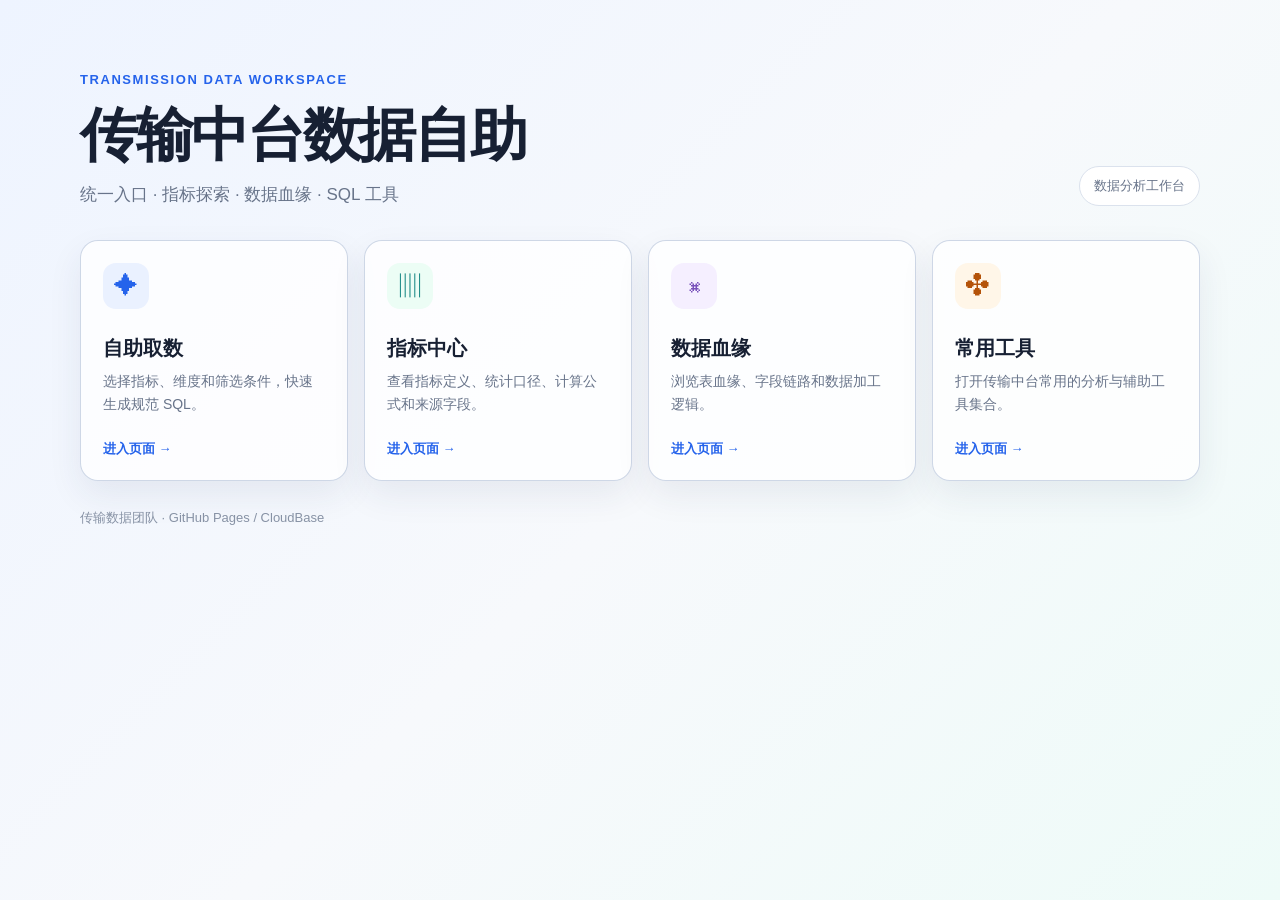
==== commit dbc2787d: "新增四页导航首页" ====
--- a/index.html
+++ b/index.html
@@ -1,965 +1 @@
-<!doctype html>
-<html lang="zh-CN">
-<head>
-  <meta charset="utf-8">
-  <meta name="viewport" content="width=device-width,initial-scale=1">
-  <title>传输中台数据自助</title>
-  <link rel="shortcut icon" type="image/x-icon" href="/favicon-v2.ico">
-  <link rel="icon" type="image/png" sizes="32x32" href="/favicon-v2.png">
-  <link rel="icon" type="image/svg+xml" sizes="any" href="/favicon-v2.svg">
-  <link rel="apple-touch-icon" sizes="180x180" href="/apple-touch-icon.png">
-  <link rel="apple-touch-icon-precomposed" sizes="180x180" href="/apple-touch-icon-precomposed.png">
-  <link rel="mask-icon" href="/safari-pinned-tab.svg" color="#315bef">
-  <link rel="manifest" href="/dwd-sql-tool-20260803/site.webmanifest?v=20260810">
-  <meta name="theme-color" content="#edf5ff">
-  <style>
-    :root{color-scheme:light;--bg:#f3f6fb;--panel:#fff;--soft:#f7f9fc;--text:#172033;--muted:#68748a;--line:#dbe2ed;--blue:#2563eb;--blue2:#1d4ed8;--teal:#087f7b;--amber:#b45309;--red:#c2413b;--green:#15803d;--violet:#7c3aed;--shadow:0 12px 34px rgba(24,39,75,.09);--r:16px}
-    *{box-sizing:border-box}html{scroll-behavior:smooth}body{margin:0;background:var(--bg);color:var(--text);font:14px/1.6 Inter,-apple-system,BlinkMacSystemFont,"Segoe UI","PingFang SC",sans-serif}button,input,select{font:inherit}button{color:inherit}code,pre{font-family:"SFMono-Regular",Consolas,monospace}a{color:var(--blue)}
-    .topbar{position:sticky;top:0;z-index:30;background:rgba(255,255,255,.92);border-bottom:1px solid var(--line);backdrop-filter:blur(12px)}.topbar-inner{width:min(1440px,calc(100% - 36px));height:68px;margin:auto;display:flex;align-items:center;gap:24px}.brand{display:flex;align-items:center;gap:10px;font-size:18px;font-weight:800;white-space:nowrap}.brand-mark{display:grid;place-items:center;width:34px;height:34px;border-radius:10px;background:linear-gradient(135deg,var(--blue),var(--teal));color:#fff}.nav{display:flex;gap:6px}.nav button{border:0;border-radius:9px;padding:9px 15px;background:transparent;cursor:pointer}.nav button:hover,.nav button.active{background:#eaf0ff;color:var(--blue);font-weight:700}.top-meta{margin-left:auto;color:var(--muted);font-size:12px}
-    main{width:min(1440px,calc(100% - 36px));margin:26px auto 60px}.page{display:none}.page.active{display:block}.hero{display:flex;align-items:end;justify-content:space-between;gap:20px;margin-bottom:18px}.hero h1{margin:0;font-size:30px;line-height:1.25}.hero p{margin:7px 0 0;color:var(--muted)}.card{background:var(--panel);border:1px solid var(--line);border-radius:var(--r);box-shadow:var(--shadow)}.toolbar{display:flex;flex-wrap:wrap;gap:10px;align-items:center;padding:15px;margin-bottom:14px}.toolbar input,.toolbar select,.control{height:40px;border:1px solid var(--line);border-radius:9px;background:var(--panel);padding:0 11px;color:var(--text)}.toolbar input{min-width:280px}.btn{border:1px solid var(--line);border-radius:9px;padding:8px 12px;background:var(--panel);cursor:pointer}.btn:hover{border-color:var(--blue);color:var(--blue)}.btn.primary{border-color:var(--blue);background:var(--blue);color:#fff;font-weight:700}.btn.primary:hover{background:var(--blue2)}.btn.danger{color:var(--red)}.btn.small{padding:5px 9px;font-size:12px}.pill,.tag{display:inline-flex;align-items:center;border-radius:999px;padding:3px 8px;background:#eef2f8;color:var(--muted);font-size:12px;white-space:nowrap}.tag.seq{background:#e9f1ff;color:var(--blue)}.tag.task{background:#e7f7f5;color:var(--teal)}.tag.ok{background:#eaf7ed;color:var(--green)}.tag.warn{background:#fff4df;color:var(--amber)}
-    .table-wrap{overflow:auto}.data-table{width:100%;border-collapse:collapse;min-width:1060px}.data-table th,.data-table td{padding:12px 14px;text-align:left;border-bottom:1px solid var(--line);vertical-align:top}.data-table th{position:sticky;top:0;background:var(--soft);color:var(--muted);font-size:12px}.data-table tr:hover td{background:#fafcff}.metric-name strong{display:block}.metric-name code{color:var(--muted);font-size:12px}.row-actions{display:flex;gap:6px;white-space:nowrap}.summary-cards{display:grid;grid-template-columns:repeat(4,1fr);gap:12px;margin-bottom:14px}.summary-card{padding:15px}.summary-card strong{display:block;font-size:24px}.summary-card span{color:var(--muted)}
-    .selection-bar{position:sticky;top:80px;z-index:20;display:grid;grid-template-columns:1fr auto;gap:14px;padding:14px 16px;margin-bottom:14px;background:rgba(255,255,255,.96)}.selection-groups{display:flex;flex-wrap:wrap;gap:8px}.selection-group{display:flex;align-items:center;gap:6px}.selection-group b{font-size:12px}.stepper{display:grid;grid-template-columns:repeat(5,1fr);gap:8px;margin-bottom:14px}.step-tab{position:relative;border:1px solid var(--line);border-radius:12px;padding:11px;background:var(--panel);text-align:left;cursor:pointer}.step-tab.active{border-color:var(--blue);box-shadow:inset 0 0 0 1px var(--blue)}.step-tab.done{background:#f0f7ff}.step-tab span{display:block;color:var(--muted);font-size:11px}.step-panel{display:none;padding:20px}.step-panel.active{display:block}.step-head{display:flex;align-items:start;justify-content:space-between;gap:20px;margin-bottom:16px}.step-head h2{margin:0}.step-head p{margin:4px 0 0;color:var(--muted)}.metric-grid{display:grid;grid-template-columns:repeat(3,1fr);gap:10px}.choice-card{position:relative;display:block;padding:14px;border:1px solid var(--line);border-radius:12px;background:var(--soft);cursor:pointer}.choice-card:has(input:checked){border-color:var(--blue);background:#f1f6ff}.choice-card input{position:absolute;right:12px;top:12px;accent-color:var(--blue)}.choice-card strong{display:block;padding-right:25px}.choice-card p{margin:5px 0;color:var(--muted);font-size:12px}.choice-meta{display:flex;flex-wrap:wrap;gap:5px}.notice{padding:11px 13px;border-radius:10px;background:#eef5ff;color:#31558f}.notice.warn{background:#fff6e8;color:#8a5211}.notice.error{background:#fff0ef;color:var(--red)}.time-mode{display:flex;gap:8px;margin-bottom:14px}.time-grid,.dim-grid{display:grid;grid-template-columns:repeat(2,1fr);gap:12px}.field{display:grid;gap:6px;color:var(--muted)}.field input,.field select{width:100%;height:42px;padding:0 11px;border:1px solid var(--line);border-radius:9px;background:var(--panel);color:var(--text)}.data-freshness{display:grid;grid-template-columns:repeat(3,1fr);gap:10px;margin-top:14px}.fresh-item{padding:12px;border-radius:10px;background:var(--soft)}.fresh-item b{display:block}.fresh-item span{color:var(--muted);font-size:12px}
-    .dim-card,.filter-card{padding:13px;border:1px solid var(--line);border-radius:11px;background:var(--soft)}.dim-card label,.filter-title{display:flex;align-items:center;gap:8px;font-weight:700}.dim-card small{display:block;margin-left:24px;color:var(--muted)}.filter-grid{display:grid;grid-template-columns:repeat(2,1fr);gap:12px}.filter-title{justify-content:space-between}.filter-title label{display:flex;align-items:center;gap:7px}.chips{display:flex;flex-wrap:wrap;gap:6px;margin-top:10px}.filter-free{margin-top:10px}.filter-text-input{width:100%;height:34px;padding:0 10px;border:1px solid var(--line);border-radius:8px;background:var(--panel);color:var(--text);font:inherit;font-size:13px}.filter-text-input:focus{outline:0;border-color:var(--blue);box-shadow:0 0 0 3px color-mix(in srgb,var(--blue) 14%,transparent)}.chip-check{display:flex;align-items:center;gap:5px;padding:5px 8px;border:1px solid var(--line);border-radius:999px;background:var(--panel);cursor:pointer}.chip-check:has(input:checked){border-color:var(--blue);color:var(--blue);background:#eef4ff}.required-mark{color:var(--red)}.step-actions{display:flex;justify-content:space-between;gap:10px;margin-top:18px}.validation{display:grid;gap:7px;margin-bottom:14px}.validation div{padding:9px 11px;border-radius:9px}.validation .pass{background:#edf8ef;color:var(--green)}.validation .risk{background:#fff5e5;color:var(--amber)}.validation .fail{background:#fff0ef;color:var(--red)}.sql-shell{overflow:hidden;border:1px solid #25334b;border-radius:12px;background:#101827}.sql-toolbar{display:flex;flex-wrap:wrap;gap:7px;align-items:center;padding:10px;background:#182337;color:#dbe8ff}.sql-toolbar strong{margin-right:auto}.sql-code{max-height:560px;overflow:auto;margin:0;padding:18px;color:#d9e5f7;font-size:12px;line-height:1.65;white-space:pre}.kw{color:#7db2ff;font-weight:700}.str{color:#a6df9a}.num{color:#ffd58a}.com{color:#7f91aa}.alias{color:#f5a6d6}.sql-context{display:grid;grid-template-columns:1fr 1fr;gap:12px;margin-top:12px}.context-card{padding:13px}.context-card h3{margin:0 0 8px}.context-card ul{margin:0;padding-left:18px}
-    .lineage-layout{display:grid;grid-template-columns:1fr 360px;gap:14px}.lineage-main{padding:18px;min-width:0}.lineage-controls{display:flex;flex-wrap:wrap;gap:8px;margin-bottom:18px}.lineage-controls input{min-width:240px}.legend{display:flex;flex-wrap:wrap;gap:8px;margin-left:auto}.legend span:before{content:"";display:inline-block;width:9px;height:9px;border-radius:50%;margin-right:5px;background:var(--c)}.graph{overflow:auto;padding:28px 8px;display:flex;align-items:center;gap:14px;min-height:240px}.graph-stage{display:flex;align-items:center;gap:12px}.graph-node{width:190px;min-height:96px;padding:13px;border:2px solid var(--node);border-radius:13px;background:var(--panel);text-align:left;cursor:pointer}.graph-node:hover,.graph-node.active{box-shadow:0 0 0 3px color-mix(in srgb,var(--node) 18%,transparent)}.graph-node strong,.graph-node code{display:block;overflow-wrap:anywhere}.graph-node small{color:var(--muted)}.arrow{font-size:23px;color:#95a1b4}.side-detail{padding:18px;align-self:start;position:sticky;top:150px}.side-detail h2{margin-top:0}.meta-list{display:grid;grid-template-columns:110px 1fr;gap:0}.meta-list dt,.meta-list dd{margin:0;padding:8px 0;border-bottom:1px solid var(--line)}.meta-list dt{color:var(--muted)}.side-links{display:flex;flex-wrap:wrap;gap:7px;margin-top:14px}.lineage-tabs{display:flex;gap:6px;margin-bottom:12px}.lineage-tabs button.active{background:var(--blue);color:#fff;border-color:var(--blue)}.field-layout{display:grid;grid-template-columns:1fr 380px;gap:14px}.field-list{padding:0;overflow:hidden}.field-chain{display:grid;gap:8px}.chain-node{padding:10px;border-left:4px solid var(--blue);border-radius:7px;background:var(--soft)}.chain-arrow{text-align:center;color:var(--muted)}.field-link{color:var(--blue);cursor:pointer;text-decoration:underline}.empty{padding:40px;text-align:center;color:var(--muted)}
-    dialog{width:min(760px,calc(100% - 28px));padding:0;border:1px solid var(--line);border-radius:18px;background:var(--panel);color:var(--text);box-shadow:0 28px 80px rgba(0,0,0,.28)}dialog::backdrop{background:rgba(12,20,34,.62);backdrop-filter:blur(3px)}.dialog-head{display:flex;justify-content:space-between;gap:15px;padding:18px 20px;border-bottom:1px solid var(--line)}.dialog-head h2{margin:0}.dialog-body{padding:18px 20px;max-height:70vh;overflow:auto}.dialog-actions{display:flex;justify-content:flex-end;gap:8px;padding:13px 20px;border-top:1px solid var(--line)}.detail-grid{display:grid;grid-template-columns:1fr 1fr;gap:12px}.detail-block{padding:12px;border-radius:10px;background:var(--soft)}.detail-block.full{grid-column:1/-1}.detail-block b{display:block;margin-bottom:4px}.detail-block span,.detail-block p{color:var(--muted);margin:0}.change-log{margin:0;padding-left:18px}.ab-grid{display:grid;grid-template-columns:1fr 1fr;gap:12px;align-items:start}.ab-grid .field{grid-template-rows:auto 44px}.ab-grid .field input,.ab-grid .field select{height:44px;min-height:44px;max-height:44px}.ab-preview{grid-column:1/-1;padding:12px;background:var(--soft);border-radius:10px}
-    .compact-hero{margin-bottom:12px}.workbench{display:grid;grid-template-columns:260px minmax(420px,1fr) 320px;gap:12px;align-items:start}.field-pane,.settings-pane{position:sticky;top:82px;max-height:calc(100vh - 100px);overflow:auto}.pane-head{display:flex;align-items:center;justify-content:space-between;gap:8px;padding:14px;border-bottom:1px solid var(--line)}.pane-head b,.pane-head span{display:block}.pane-head span,.pane-title span{color:var(--muted);font-size:12px}.pane-section,.settings-section{padding:12px}.pane-section+.pane-section,.settings-section+.settings-section{border-top:1px solid var(--line)}.pane-title{display:flex;align-items:center;justify-content:space-between;margin-bottom:8px}.field-list-compact{display:grid;gap:4px}.field-list-compact .choice-card,.field-list-compact .dim-card{padding:8px 9px;background:transparent;border-color:transparent}.field-list-compact .choice-card:hover,.field-list-compact .dim-card:hover{background:var(--soft);border-color:var(--line)}.field-list-compact .choice-card p,.field-list-compact .choice-meta,.field-list-compact .dim-card small{display:none}.field-list-compact .choice-card strong{font-size:13px}.field-list-compact .dim-card label{font-weight:600}.canvas-pane{display:grid;gap:12px;min-width:0}.canvas-section,.workbook-shelves{padding:16px}.canvas-title{display:flex;align-items:start;justify-content:space-between;gap:12px;margin-bottom:12px}.canvas-title h2{margin:0;font-size:18px}.canvas-title p{margin:2px 0 0;color:var(--muted)}.workbook-shelves .selection-groups{display:grid;gap:8px}.workbook-shelves .selection-group{display:grid;grid-template-columns:64px 1fr;gap:8px;padding:9px 0;border-top:1px solid var(--line)}.workbook-shelves .selection-group b{padding-top:3px;color:var(--muted)}.workbook-shelves .selection-group .pill{justify-content:flex-start;white-space:normal;background:var(--soft);color:var(--text);border:1px dashed var(--line)}.fresh-inline{display:block;margin-top:8px;color:var(--muted);font-size:12px}.settings-pane .filter-grid{grid-template-columns:1fr}.settings-pane .filter-card{padding:9px}.settings-pane .chips{max-height:92px;overflow:auto}.settings-pane .time-grid{grid-template-columns:1fr 1fr;gap:7px}.settings-pane .time-mode{margin-bottom:8px}.settings-pane .field input{height:38px}.lineage-stage{display:grid;grid-auto-flow:column;grid-auto-columns:minmax(160px,1fr);align-items:center;gap:10px;min-width:980px}.lineage-layer{display:grid;gap:8px;align-content:center}.lineage-layer-title{text-align:center;color:var(--muted);font-size:11px;font-weight:700}.lineage-arrow{text-align:center;color:#94a3b8;font-size:24px}.lineage-stage .graph-node{width:100%;min-height:82px}.lineage-stage .graph-node code{font-size:10px}.hidden{display:none!important}.fullscreen{position:fixed!important;inset:0!important;z-index:80!important;border-radius:0!important;overflow:auto;background:var(--bg);padding:20px}
-    .derived-list{display:flex;flex-wrap:wrap;gap:7px}.derived-chip{display:grid;gap:1px;padding:6px 9px;border:1px solid var(--line);border-radius:9px;background:var(--panel);color:var(--text);text-align:left;cursor:pointer}.derived-chip:hover{border-color:var(--blue);color:var(--blue)}.derived-chip small{color:var(--muted)}.metric-parent{border:1px solid transparent;border-radius:9px}.metric-parent[open]{border-color:var(--line);background:var(--soft)}.metric-parent summary{display:flex;align-items:center;justify-content:space-between;padding:8px 9px;font-weight:700;cursor:pointer;list-style:none}.metric-parent summary::-webkit-details-marker{display:none}.metric-parent summary small{display:grid;place-items:center;min-width:20px;height:20px;border-radius:999px;background:var(--blue);color:#fff}.metric-parent>div{padding:0 5px 5px}.metric-parent .choice-card:hover{background:var(--panel)}.sql-code{max-height:600px;padding:20px;line-height:1.72;tab-size:4}.fn{color:#73daca}.op{color:#ff9e64}.punct{color:#9ba8bc}
-    @media(max-width:1180px){.workbench{grid-template-columns:240px minmax(0,1fr)}.settings-pane{position:static;grid-column:1/-1;max-height:none;display:grid;grid-template-columns:280px 1fr}.settings-section+.settings-section{border-top:0;border-left:1px solid var(--line)}.settings-pane .filter-grid{grid-template-columns:repeat(2,1fr)}.lineage-layout,.field-layout{grid-template-columns:1fr}.side-detail{position:static}}@media(max-width:720px){main,.topbar-inner{width:min(100% - 20px,1440px)}.topbar{position:static}.topbar-inner{height:auto;padding:12px 0;flex-wrap:wrap}.nav{order:3;width:100%;overflow:auto}.top-meta{display:none}.workbench{grid-template-columns:1fr}.field-pane,.settings-pane{position:static;max-height:none}.settings-pane{grid-column:auto;display:block}.settings-section+.settings-section{border-left:0;border-top:1px solid var(--line)}.settings-pane .filter-grid{grid-template-columns:1fr}.metric-grid,.time-grid,.dim-grid,.filter-grid,.data-freshness,.sql-context,.detail-grid,.ab-grid{grid-template-columns:1fr}.detail-block.full,.ab-preview{grid-column:auto}.hero{align-items:start;flex-direction:column}.toolbar input{min-width:0;width:100%}}
-    .meta-metric-grid{display:grid;grid-template-columns:repeat(3,minmax(0,1fr));gap:12px}.meta-metric-card{padding:17px}.meta-metric-head{display:flex;align-items:start;justify-content:space-between;gap:10px;margin-bottom:7px}.meta-metric-head h2{margin:0;font-size:18px}.meta-metric-card>p{margin:0 0 14px;color:var(--muted);min-height:44px}.meta-derived{display:grid;gap:7px}.meta-derived .derived-chip{width:100%;grid-template-columns:1fr auto;align-items:center}.workbench{grid-template-columns:250px 250px minmax(0,1fr)}.pane-search{padding:10px 12px;border-bottom:1px solid var(--line)}.pane-search input{width:100%;height:36px;padding:0 10px;border:1px solid var(--line);border-radius:8px;background:var(--soft);color:var(--text)}.dimension-pane .dim-card{background:transparent}.canvas-actions{display:flex;flex-wrap:wrap;justify-content:flex-end;gap:6px}.query-shelf{display:grid;grid-template-columns:66px 1fr;gap:10px;padding:12px 0;border-top:1px solid var(--line)}.query-shelf-label{padding-top:7px;color:var(--muted);font-weight:700}.query-shelf-content{min-width:0}.query-shelf .filter-grid{grid-template-columns:repeat(2,minmax(0,1fr))}.query-shelf .filter-card{padding:9px}.query-shelf .chips{max-height:92px;overflow:auto}.query-shelf .time-grid{max-width:560px}.query-shelf .time-mode{margin-bottom:7px}
-    @media(max-width:1200px){.workbench{grid-template-columns:220px 220px minmax(0,1fr)}.meta-metric-grid{grid-template-columns:repeat(2,minmax(0,1fr))}.query-shelf .filter-grid{grid-template-columns:1fr}}@media(max-width:850px){.workbench{grid-template-columns:1fr}.field-pane{position:static;max-height:none}.meta-metric-grid{grid-template-columns:1fr}.query-shelf{grid-template-columns:1fr}.canvas-actions{justify-content:flex-start}}
-    .workbench>.card,.workbench .canvas-pane>.card{box-shadow:none;border-radius:12px}.workbook-shelves{background:linear-gradient(180deg,var(--panel),color-mix(in srgb,var(--blue) 2%,var(--panel)))}.parent-chevron{color:var(--muted);font-size:16px;transition:transform .2s}.metric-parent[open] .parent-chevron{transform:rotate(180deg)}.workbook-shelves .selection-group{align-items:start}.shelf-items{display:flex;flex-wrap:wrap;gap:7px;min-height:40px;padding:5px;border:1px solid #d8e3f3;border-radius:9px;background:#f4f7fb}.shelf-card{display:inline-flex;align-items:center;gap:7px;min-height:34px;padding:0 10px;border:0;border-radius:6px;background:#3282f6;color:#fff;font-weight:650;box-shadow:0 2px 5px rgba(37,99,235,.18)}button.shelf-card{cursor:pointer}.shelf-card>span:first-child{display:grid;place-items:center;width:22px;height:22px;margin-left:-5px;border-radius:5px;background:rgba(0,0,0,.09)}.shelf-card i{margin-left:2px;font-style:normal;opacity:.7}.shelf-card:hover i{opacity:1}.shelf-card.dimension{background:#087fbd}.shelf-card.filter{background:#eef4fc;color:#34506f;border:1px solid #d3dfef;box-shadow:none;font-weight:600}.shelf-empty{display:flex;align-items:center;padding:0 10px;color:#98a5b7}.lineage-dim-rail{display:flex;align-items:center;gap:10px;margin-top:18px;padding:14px;border:1px dashed var(--violet);border-radius:12px;background:color-mix(in srgb,var(--violet) 6%,var(--panel));min-width:900px}.lineage-dim-rail>div:first-child{width:160px}.lineage-dim-rail>div:first-child b,.lineage-dim-rail>div:first-child span{display:block}.lineage-dim-rail>div:first-child span{color:var(--muted);font-size:11px}.lineage-dim-rail .graph-node{width:220px;min-height:75px}.dim-relation{color:var(--violet);font-weight:700}.logic-grid{display:grid;grid-template-columns:repeat(2,minmax(0,1fr));gap:12px}.logic-card{padding:16px}.logic-card-head{display:flex;justify-content:space-between;gap:10px;margin-bottom:12px}.logic-card-head h2{margin:0;font-size:17px}.logic-flow{display:grid;grid-template-columns:minmax(0,1fr) auto minmax(0,1.5fr) auto minmax(0,1fr);align-items:stretch;gap:8px}.logic-flow>div{padding:10px;border-radius:9px;background:var(--soft)}.logic-flow>span{align-self:center;color:var(--blue);font-size:18px}.logic-flow small,.logic-flow b{display:block}.logic-flow small{color:var(--muted);margin-bottom:3px}.logic-expression{border:1px solid var(--line)}
-    html,body{max-width:100%;overflow-x:clip}main,.workbench,.workbench>*,.canvas-pane,.canvas-pane>*,#sqlResult,.sql-shell,.sql-context,.context-card{min-width:0;max-width:100%}.sql-context{grid-template-columns:repeat(2,minmax(0,1fr))}.context-card code,.context-card li{overflow-wrap:anywhere;word-break:break-word}.sql-code{width:100%;max-width:100%;overflow-x:auto}.date-filter{display:grid;gap:10px}.date-presets{display:flex;flex-wrap:wrap;gap:6px}.date-preset{height:32px;padding:0 12px;border:1px solid var(--line);border-radius:8px;background:var(--panel);color:var(--muted);cursor:pointer}.date-preset:hover,.date-preset.active{border-color:var(--blue);background:var(--blue);color:#fff}.date-range{display:flex;align-items:end;gap:8px;max-width:540px}.date-range label{display:grid;gap:5px;flex:1;color:var(--muted);font-size:12px}.date-range input{width:100%;height:42px;padding:0 12px;border:1px solid var(--line);border-radius:9px;background:var(--panel);color:var(--text);font-size:14px;letter-spacing:.03em;outline:none}.date-range input:focus{border-color:var(--blue);box-shadow:0 0 0 3px color-mix(in srgb,var(--blue) 14%,transparent)}.date-range-arrow{height:42px;display:grid;place-items:center;color:var(--muted)}.lineage-query-rail{display:flex;align-items:center;gap:10px;margin-top:10px;padding:14px;border:1px dashed #0e7490;border-radius:12px;background:color-mix(in srgb,#0e7490 6%,var(--panel));min-width:900px}.lineage-query-rail>div:first-child{width:160px}.lineage-query-rail>div:first-child b,.lineage-query-rail>div:first-child span{display:block}.lineage-query-rail>div:first-child span{color:var(--muted);font-size:11px}.lineage-query-rail .graph-node{width:220px;min-height:75px}.query-relation{color:#0e7490;font-weight:700}
-    #page-builder .compact-hero{margin-bottom:8px}#page-builder .compact-hero h1{font-size:24px}#page-builder .compact-hero p{margin-top:2px}.workbook-shelves,.canvas-section{padding:12px}.canvas-title{margin-bottom:7px}.query-shelf{padding:8px 0}.compact-time-shelf .date-filter{grid-template-columns:auto minmax(340px,1fr);align-items:end;gap:10px}.compact-time-shelf .date-presets{padding-bottom:5px}.compact-time-shelf .date-range input{height:38px}.compact-time-shelf .date-range-arrow{height:38px}.compact-time-shelf .fresh-inline{margin-top:4px}.workbook-shelves #filterGrid{max-height:172px;overflow:auto;padding-right:4px}.canvas-section{scroll-margin-top:82px}.pane-section{padding:8px 10px}.pane-head{padding:10px 12px}.pane-search{padding:7px 10px}.field-list-compact{gap:2px}@media(max-width:850px){.compact-time-shelf .date-filter{grid-template-columns:1fr}}
-    .table-logic-grid{display:grid;gap:12px;margin-bottom:16px}.table-logic-card{overflow:hidden}.table-logic-head{display:flex;align-items:start;justify-content:space-between;gap:12px;padding:14px 16px;border-bottom:1px solid var(--line)}.table-logic-head h2{margin:0;font-size:16px}.table-logic-head code{display:block;margin-top:3px;color:var(--muted);overflow-wrap:anywhere}.table-logic-body{display:grid;grid-template-columns:190px minmax(0,1fr);gap:14px;padding:14px 16px}.table-logic-meta{display:grid;align-content:start;gap:10px}.table-logic-meta div{padding:9px;border-radius:8px;background:var(--soft)}.table-logic-meta small,.table-logic-meta b{display:block}.table-logic-meta small{color:var(--muted)}.table-logic-sql{margin:0;max-height:360px;border-radius:10px;background:#101827}.logic-section-title{margin:18px 0 8px;font-size:16px}@media(max-width:760px){.table-logic-body{grid-template-columns:1fr}}
-    #page-builder .workbench{grid-template-columns:190px 190px minmax(0,1fr)}#page-builder .workbook-shelves .selection-groups{grid-template-columns:1fr;gap:0}#page-builder .workbook-shelves .selection-group,#page-builder .query-shelf{min-height:48px;padding:6px 0;grid-template-columns:66px minmax(0,1fr);gap:10px}#page-builder .workbook-shelves .selection-group{border-top:1px solid var(--line)}#page-builder .workbook-shelves .selection-group b,#page-builder .query-shelf-label{padding-top:7px;color:var(--muted);font-size:13px}#page-builder .shelf-items{min-height:36px;padding:3px;gap:4px}#page-builder .shelf-card{min-height:30px;padding:0 9px;font-size:12px}#page-builder .shelf-card>span:first-child{width:18px;height:18px}#page-builder .date-preset,#page-builder .date-range input,#page-builder .canvas-actions .btn{height:36px}#page-builder .date-range-arrow{height:36px}#page-builder .chip-check{min-height:30px;padding:4px 8px}#page-builder .filter-title{min-height:30px}#page-builder .query-shelf .filter-card{padding:8px}#page-builder .canvas-actions .tag{min-height:36px;padding:0 10px}@media(max-width:1200px){#page-builder .workbench{grid-template-columns:175px 175px minmax(0,1fr)}}@media(max-width:850px){#page-builder .workbench{grid-template-columns:1fr}}
-    #page-builder .metric-pane,#page-builder .dimension-pane{position:-webkit-sticky;position:sticky;top:82px;align-self:start;height:calc(100vh - 100px);max-height:calc(100vh - 100px);overflow:auto}#page-builder .workbook-shelves{position:static;max-height:none;overflow:visible;z-index:auto}#page-builder .canvas-section{position:relative;z-index:1}#page-builder .workbook-shelves .canvas-title h2{font-size:14px;line-height:1.4}#page-builder .workbook-shelves .canvas-title p{font-size:12px;line-height:1.5;margin-top:2px}#page-builder .workbook-shelves .canvas-title{align-items:center}@media(max-width:850px){#page-builder .metric-pane,#page-builder .dimension-pane{position:static;height:auto;max-height:none;overflow:visible}}
-    .grain-hub{grid-column:1/-1}.grain-hub .meta-metric-head p{margin:2px 0 0;color:var(--muted);font-size:12px}.grain-meta-groups{display:grid;grid-template-columns:repeat(3,minmax(0,1fr));gap:10px}.grain-meta-group{padding:12px;border:1px solid var(--line);border-radius:11px;background:var(--soft)}.grain-meta-group>div:first-child{display:grid;margin-bottom:8px}.grain-meta-group>div:first-child small{color:var(--muted)}.grain-builder-group{padding:5px 0}.grain-builder-group+.grain-builder-group{border-top:1px solid var(--line)}.grain-builder-group>small{display:block;padding:3px 8px;color:var(--muted);font-weight:700}.grain-parent>div{padding:0 5px 5px}@media(max-width:1000px){.grain-meta-groups{grid-template-columns:repeat(2,minmax(0,1fr))}}@media(max-width:650px){.grain-meta-groups{grid-template-columns:1fr}}
-    @media(max-width:900px){.logic-grid{grid-template-columns:1fr}.logic-flow{grid-template-columns:1fr}.logic-flow>span{text-align:center;transform:rotate(90deg)}.sql-context{grid-template-columns:1fr}.date-range{align-items:stretch;flex-direction:column}.date-range-arrow{display:none}}
-    /* Enterprise data-platform design system: 8px spacing, restrained typography, dense controls */
-    :root{--bg:#f5f7fa;--panel:#fff;--soft:#f7f9fc;--text:#1f2738;--muted:#667085;--line:#d9e0ea;--blue:#2468e5;--blue2:#1554c0;--teal:#087f7b;--r:10px;--shadow:0 1px 2px rgba(16,24,40,.04)}
-    body{font-size:14px;line-height:1.571;font-variant-numeric:tabular-nums}h1,h2,h3,p{letter-spacing:0}.topbar-inner{width:min(1480px,calc(100% - 32px));height:64px;gap:20px}.brand{font-size:17px;font-weight:600}.brand-mark{width:32px;height:32px;border-radius:8px}.nav{gap:4px}.nav button{height:36px;padding:0 14px;border-radius:6px;font-size:14px}.top-meta{font-size:12px}main{width:min(1480px,calc(100% - 32px));margin:16px auto 40px}.hero{margin-bottom:16px}.hero h1{font-size:24px;font-weight:600}.hero p{margin-top:4px;font-size:14px}.card{border-radius:10px;box-shadow:var(--shadow)}
-    .btn{min-height:32px;padding:4px 12px;border-radius:6px;font-size:14px}.btn.small{min-height:28px;padding:3px 9px;font-size:12px}.pill,.tag{min-height:24px;padding:2px 8px;font-size:12px}.toolbar{gap:8px;padding:12px;margin-bottom:12px}.toolbar input,.toolbar select,.control{height:36px;border-radius:6px;font-size:14px}.toolbar input{min-width:260px}.pane-head{min-height:52px;padding:8px 12px}.pane-head b,.canvas-title h2{font-size:14px;font-weight:600}.pane-head span,.canvas-title p,.pane-title span{font-size:12px;line-height:1.5}.pane-search{padding:8px 10px}.pane-search input{height:34px;border-radius:6px;font-size:13px}.pane-section{padding:8px}.field-list-compact .choice-card,.field-list-compact .dim-card{padding:7px 8px;border-radius:6px}.metric-parent{border-radius:7px}.metric-parent summary{min-height:36px;padding:6px 8px;font-size:13px}.grain-builder-group>small{padding:4px 8px;font-size:12px}
-    #page-builder .workbench{grid-template-columns:200px 200px minmax(0,1fr);gap:12px}#page-builder .metric-pane,#page-builder .dimension-pane{top:76px;height:calc(100vh - 92px);max-height:calc(100vh - 92px)}.canvas-pane{gap:12px}.workbook-shelves,.canvas-section{padding:14px}.canvas-title{min-height:36px;margin-bottom:8px}.canvas-actions{gap:6px}.query-shelf,#page-builder .workbook-shelves .selection-group{grid-template-columns:64px minmax(0,1fr);min-height:48px;padding:6px 0;gap:8px}.query-shelf-label,#page-builder .workbook-shelves .selection-group b{padding-top:7px;font-size:13px;font-weight:500}.date-filter{gap:8px}.date-preset,#page-builder .date-preset,#page-builder .date-range input,#page-builder .canvas-actions .btn{height:34px;border-radius:6px}.date-range{gap:8px;max-width:600px}.shelf-items{min-height:34px;border-radius:6px}.shelf-card,#page-builder .shelf-card{min-height:28px;border-radius:5px;font-size:12px}.filter-grid{gap:8px}.filter-card,.dim-card{border-radius:7px}.query-shelf .filter-card{padding:8px}.chip-check{min-height:28px;padding:3px 8px;font-size:13px}.notice,.validation div{padding:8px 10px;border-radius:6px;font-size:13px}
-    .meta-metric-grid{gap:12px}.meta-metric-card{padding:16px}.meta-metric-head h2{font-size:18px;font-weight:600}.grain-meta-groups{gap:8px}.grain-meta-group{padding:12px;border-radius:8px}.derived-chip{padding:7px 9px;border-radius:6px}.data-table th,.data-table td{padding:10px 12px}.data-table th{font-size:12px;font-weight:600}.lineage-tabs{margin-bottom:10px}.lineage-main,.side-detail{padding:16px}.lineage-controls{margin-bottom:12px}.graph{padding:20px 8px}.graph-node{border-width:1px;border-radius:8px}.side-detail h2{font-size:18px}.meta-list{grid-template-columns:104px 1fr}.meta-list dt,.meta-list dd{padding:7px 0}.logic-grid,.table-logic-grid{gap:12px}.logic-card{padding:14px}.logic-card-head h2,.table-logic-head h2{font-size:16px}.table-logic-head,.table-logic-body{padding:12px 14px}.sql-shell{border-radius:8px}.sql-toolbar{padding:8px 10px}.sql-code{padding:16px;font-size:13px;line-height:1.7}.context-card{padding:12px}dialog{border-radius:12px}.dialog-head{padding:14px 16px}.dialog-head h2{font-size:18px}.dialog-body{padding:16px}.dialog-actions{padding:10px 16px}.detail-block{padding:10px;border-radius:7px}
-    @media(max-width:1280px){#page-builder .workbench{grid-template-columns:180px 180px minmax(0,1fr)}.grain-meta-groups{grid-template-columns:repeat(2,minmax(0,1fr))}}@media(max-width:900px){main,.topbar-inner{width:min(100% - 20px,1480px)}#page-builder .workbench{grid-template-columns:1fr}#page-builder .metric-pane,#page-builder .dimension-pane{position:static;height:auto;max-height:none;overflow:visible}.grain-meta-groups{grid-template-columns:1fr}}
-    @media(prefers-color-scheme:dark){:root{color-scheme:dark;--bg:#0e1420;--panel:#151d2b;--soft:#1b2637;--text:#edf3ff;--muted:#a5b1c3;--line:#2e3b50;--blue:#79a7ff;--blue2:#5d8fe9;--teal:#64d6cf;--shadow:0 1px 2px rgba(0,0,0,.25)}.topbar,.selection-bar{background:rgba(21,29,43,.94)}.nav button:hover,.nav button.active{background:#1b3156}.data-table tr:hover td{background:#192538}.choice-card:has(input:checked),.chip-check:has(input:checked){background:#172b4f}.notice{background:#172b4f;color:#b8d2ff}.notice.warn{background:#3a2c18;color:#f5ca84}.validation .pass{background:#183722}.validation .risk{background:#3a2c18}.validation .fail{background:#472321}.shelf-items{background:var(--soft);border-color:var(--line)}.shelf-card.filter{background:#243248;color:#d8e5f6;border-color:#35465f}}
-
-    /* Premium analytics workspace — visual layer only */
-    :root{--bg:#f4f7fb;--panel:#fff;--soft:#f7f9fd;--text:#172033;--muted:#6b778c;--line:#e3e8f1;--blue:#315bef;--blue2:#2448ca;--teal:#087f8c;--shadow-sm:0 1px 2px rgba(15,23,42,.04);--shadow-md:0 10px 30px rgba(24,39,75,.07);--focus:0 0 0 3px rgba(49,91,239,.12)}
-    body{background:radial-gradient(circle at 76% -12%,rgba(49,91,239,.08),transparent 28rem),linear-gradient(180deg,#f8faff 0,#f3f6fb 32rem);font-family:Inter,"SF Pro Text",-apple-system,BlinkMacSystemFont,"Segoe UI","PingFang SC",sans-serif;-webkit-font-smoothing:antialiased}
-    .topbar{border-bottom-color:rgba(216,224,237,.82);background:rgba(255,255,255,.82);box-shadow:0 1px 0 rgba(255,255,255,.8);backdrop-filter:blur(20px) saturate(150%)}
-    .topbar-inner{height:68px}.brand{gap:12px;font-weight:700;letter-spacing:-.02em}.brand-mark{position:relative;overflow:hidden;width:36px;height:36px;border-radius:11px;background:linear-gradient(145deg,#315bef 0%,#087f8c 100%);box-shadow:0 7px 18px rgba(49,91,239,.24);font-size:13px;letter-spacing:.04em}.brand-mark:after{content:"";position:absolute;inset:1px;border:1px solid rgba(255,255,255,.25);border-radius:10px}
-    .nav{align-self:stretch;align-items:center}.nav button{position:relative;height:40px;padding:0 16px;color:#596579;font-weight:550;transition:color .18s,background .18s}.nav button:hover{background:#f2f5fb;color:var(--text)}.nav button.active{background:#eef2ff;color:var(--blue);font-weight:650}.nav button.active:after{content:"";position:absolute;right:16px;bottom:-14px;left:16px;height:2px;border-radius:2px;background:var(--blue);box-shadow:0 -2px 8px rgba(49,91,239,.25)}.top-meta{padding:5px 9px;border:1px solid var(--line);border-radius:6px;background:rgba(255,255,255,.7);color:#7b8799}
-    main{margin-top:20px}.card{border-color:rgba(219,226,237,.92);box-shadow:var(--shadow-sm);transition:border-color .18s,box-shadow .18s}.hero h1{color:#152039;font-size:26px;font-weight:720;letter-spacing:-.025em}.hero p{color:#7a8699}
-    .btn{border-color:#dce3ee;background:linear-gradient(#fff,#fbfcfe);font-weight:550;box-shadow:0 1px 1px rgba(15,23,42,.03);transition:transform .15s,border-color .15s,box-shadow .15s,color .15s}.btn:hover{border-color:#9eb3f8;box-shadow:0 3px 10px rgba(49,91,239,.1);transform:translateY(-1px)}.btn:active{transform:translateY(0)}.btn.primary{border-color:transparent;background:linear-gradient(135deg,#3d68f3,#284fdd);box-shadow:0 6px 16px rgba(49,91,239,.22)}.btn.primary:hover{background:linear-gradient(135deg,#315bef,#2448ca);color:#fff;box-shadow:0 8px 20px rgba(49,91,239,.28)}
-    input,select,.control{outline:none;transition:border-color .16s,box-shadow .16s,background .16s}input:hover,select:hover,.control:hover{border-color:#bac6d8}input:focus,select:focus,.control:focus{border-color:var(--blue)!important;box-shadow:var(--focus)!important;background:#fff!important}.pane-search input{background:#f7f9fc}
-    #page-builder .workbench{gap:14px}.field-pane{border-color:#dfe6f0;background:rgba(255,255,255,.9);box-shadow:0 8px 28px rgba(24,39,75,.055)}.pane-head{background:linear-gradient(180deg,#fff,#fbfcff);border-radius:10px 10px 0 0}.pane-head b{color:#202b41;font-weight:680}.pane-head span{margin-top:1px;color:#8a95a7}.pane-search{background:#fff}.pane-section{scrollbar-width:thin;scrollbar-color:#ccd5e3 transparent}
-    .metric-parent summary{color:#344056}.metric-parent[open]{border-color:#dce4f0;background:#f8faff}.metric-parent[open]>summary{color:var(--blue)}.grain-builder-group>small{color:#8792a5;letter-spacing:.02em}.field-list-compact .choice-card:hover,.field-list-compact .dim-card:hover{border-color:#dce4f0;background:#f2f5fb;transform:none}.choice-card:has(input:checked),.dim-card:has(input:checked){border-color:#aebffc!important;background:#eef2ff!important;color:#274bc9}.choice-card input,.dim-card input,.chip-check input{accent-color:var(--blue)}
-    .canvas-pane>.card{border-color:#dce4ef;box-shadow:var(--shadow-md)!important}.workbook-shelves{position:relative;overflow:hidden;background:linear-gradient(145deg,#fff 0%,#fbfcff 62%,#f5f7ff 100%)}.workbook-shelves:before{content:"";position:absolute;top:-90px;right:-70px;width:240px;height:180px;border-radius:50%;background:radial-gradient(circle,rgba(49,91,239,.08),transparent 68%);pointer-events:none}.canvas-title{position:relative}.canvas-title h2{color:#202a3e!important;font-weight:680!important}.shelf-items{border-color:#dfe6f1;background:rgba(245,248,252,.86);box-shadow:inset 0 1px 2px rgba(15,23,42,.025)}.shelf-empty{color:#a0aabc}.shelf-card,#page-builder .shelf-card{background:linear-gradient(135deg,#3b70f5,#315bef);box-shadow:0 3px 8px rgba(49,91,239,.18)}.shelf-card.dimension{background:linear-gradient(135deg,#1190a0,#087f8c);box-shadow:0 3px 8px rgba(8,127,140,.18)}
-    .query-shelf{border-top-color:#edf0f5}.query-shelf-label{color:#7e899b!important}.filter-card{border-color:#e2e8f1;background:#fafbfe}.filter-card:hover{border-color:#cfd9e8}.chip-check{border-color:#dfe5ef;background:#fff;transition:border-color .15s,background .15s,transform .15s}.chip-check:hover{border-color:#aabcf8;transform:translateY(-1px)}.chip-check:has(input:checked){border-color:#9db2fb;background:#eef3ff;color:#284fd1}.date-preset{border-color:#dfe5ef;background:#fff}.date-preset:hover,.date-preset.active{border-color:var(--blue);background:#eef2ff;color:var(--blue);box-shadow:none}.date-range input{border-color:#dfe5ef;background:#fff}.fresh-inline{color:#8994a6}
-    .canvas-section{background:rgba(255,255,255,.96)}.notice{border:1px solid #dce6ff;background:#f2f6ff;color:#405b96}.notice.warn{border-color:#f4dfb9;background:#fff9ee}.validation div{border:1px solid transparent}.validation .pass{border-color:#cfead7}.validation .risk{border-color:#f2dfb8}.validation .fail{border-color:#f0cecb}
-    .sql-shell{border:1px solid #25344e;background:#0c1320;box-shadow:0 14px 34px rgba(8,15,28,.2)}.sql-toolbar{border-bottom:1px solid rgba(255,255,255,.07);background:linear-gradient(180deg,#17243a,#131f32)}.sql-toolbar strong{letter-spacing:.01em}.sql-code{background:radial-gradient(circle at 85% 0,rgba(76,111,208,.08),transparent 26rem);font-family:"SFMono-Regular","JetBrains Mono",Consolas,monospace}.kw{color:#8cb4ff}.str{color:#8ee7ba}.num{color:#ffc978}.com{color:#6f829e}.alias{color:#e8a6dc}.fn{color:#70d8d4}.op{color:#ff9f7b}
-    .toolbar{border-color:#dfe6ef;background:rgba(255,255,255,.86);box-shadow:var(--shadow-sm)}.meta-metric-card{background:linear-gradient(150deg,#fff,#fbfcff);box-shadow:0 6px 22px rgba(24,39,75,.045)}.grain-meta-group{border-color:#e2e8f1;background:#f8faff}.derived-chip{border-color:#e0e6ef;background:#fff;transition:transform .15s,border-color .15s,box-shadow .15s}.derived-chip:hover{border-color:#aabcf8;box-shadow:0 5px 14px rgba(49,91,239,.09);transform:translateY(-1px)}
-    .lineage-tabs{padding:4px;border:1px solid var(--line);border-radius:9px;background:#edf1f7;width:max-content}.lineage-tabs .btn{border:0;background:transparent;box-shadow:none}.lineage-tabs button.active{background:#fff;color:var(--blue);box-shadow:0 2px 7px rgba(24,39,75,.1)}.lineage-main{background:linear-gradient(145deg,#fff,#fbfcff)}.graph{background-image:radial-gradient(#dfe5ef .8px,transparent .8px);background-size:18px 18px;border-radius:8px}.graph-node{border-color:color-mix(in srgb,var(--node) 55%,#dce3ed);box-shadow:0 5px 14px rgba(24,39,75,.06);transition:transform .16s,box-shadow .16s,border-color .16s}.graph-node:hover,.graph-node.active{transform:translateY(-2px);box-shadow:0 0 0 3px color-mix(in srgb,var(--node) 12%,transparent),0 10px 22px rgba(24,39,75,.1)}.lineage-layer-title{letter-spacing:.08em;text-transform:uppercase}.side-detail{box-shadow:0 8px 26px rgba(24,39,75,.06)}
-    .data-table th{background:#f4f6fa;color:#657187;letter-spacing:.02em}.data-table tbody tr{transition:background .15s}.data-table tr:hover td{background:#f6f8fd}.tag,.pill{border:1px solid rgba(215,223,235,.8);background:#f2f5f9}.tag.seq{border-color:#dbe5ff}.tag.task{border-color:#ccece8}
-    dialog{border-color:rgba(222,228,238,.9);box-shadow:0 30px 90px rgba(15,23,42,.24)}dialog::backdrop{background:rgba(16,24,40,.48);backdrop-filter:blur(6px)}.dialog-head{background:linear-gradient(180deg,#fff,#fbfcff)}.detail-block{border:1px solid #e7ebf2;background:#f8f9fc}
-    @media(prefers-color-scheme:dark){body{background:radial-gradient(circle at 76% -12%,rgba(121,167,255,.09),transparent 28rem),#0e1420}.topbar{background:rgba(21,29,43,.84)}.top-meta,.field-pane,.canvas-section{background:rgba(21,29,43,.92)}.pane-head,.pane-search{background:var(--panel)}.workbook-shelves,.meta-metric-card,.lineage-main{background:linear-gradient(145deg,var(--panel),#121b29)}.filter-card,.grain-meta-group,.detail-block{background:var(--soft);border-color:var(--line)}.shelf-items,.date-preset,.date-range input,.chip-check{background:var(--soft)}.lineage-tabs{background:#101827}.lineage-tabs button.active{background:#243248}.graph{background-image:radial-gradient(#2e3b50 .8px,transparent .8px)}.hero h1,.canvas-title h2,.pane-head b{color:var(--text)!important}}
-
-    /* Glass surfaces and long identifier safety */
-    .field-pane,.canvas-pane>.card,.toolbar,.side-detail,.meta-metric-card,.logic-card,.table-logic-card,.context-card{background:linear-gradient(145deg,rgba(255,255,255,.88),rgba(250,252,255,.76));-webkit-backdrop-filter:blur(18px) saturate(145%);backdrop-filter:blur(18px) saturate(145%);border-color:rgba(210,220,234,.76);box-shadow:0 12px 36px rgba(31,46,79,.065),inset 0 1px 0 rgba(255,255,255,.78)}
-    .workbook-shelves{background:linear-gradient(145deg,rgba(255,255,255,.92),rgba(245,248,255,.74))}.canvas-section{background:rgba(255,255,255,.82)}
-    dialog{background:rgba(255,255,255,.9);-webkit-backdrop-filter:blur(24px) saturate(150%);backdrop-filter:blur(24px) saturate(150%)}
-    .pane-head,.dialog-head{background:linear-gradient(180deg,rgba(255,255,255,.72),rgba(249,251,255,.48))}
-    .filter-card,.grain-meta-group,.detail-block,.table-logic-meta div{background:rgba(247,249,253,.72)}
-    .field-pane:hover,.canvas-pane>.card:hover,.meta-metric-card:hover{border-color:rgba(183,197,219,.88);box-shadow:0 16px 42px rgba(31,46,79,.085),inset 0 1px 0 rgba(255,255,255,.84)}
-    .card,.card>*,.lineage-layout>*,.field-layout>*,.logic-flow>*,.table-logic-body>*,.meta-list>*,.sql-context>*,.grain-meta-group,.derived-chip,.metric-name,.filter-title,.shelf-items{min-width:0}
-    .graph-node code,.table-logic-head code,.context-card code,.metric-name code,.derived-chip small,.detail-block span,.meta-list dd,.table-logic-meta b,.field-chain code{overflow-wrap:anywhere;word-break:break-word;white-space:normal}
-    .graph-node strong,.graph-node code,.graph-node small{max-width:100%}.graph-node code{margin-top:3px;line-height:1.42}.side-detail>code{display:block;max-width:100%;margin-top:-5px;overflow-wrap:anywhere;word-break:break-all;white-space:normal}.meta-list dd{min-width:0}.meta-list dd code{display:inline;word-break:break-all}
-    .data-table{table-layout:auto}.data-table th,.data-table td{max-width:340px;overflow-wrap:anywhere;word-break:break-word}.data-table td code{white-space:normal;word-break:break-all}.data-table th:first-child,.data-table td:first-child{min-width:180px}
-    .table-logic-head>div,.logic-card-head>div{min-width:0}.table-logic-head code{max-width:100%;word-break:break-all}.logic-expression,.logic-flow>div{overflow:hidden}.logic-expression code,.logic-flow code{white-space:normal;word-break:break-all}
-    .context-card{overflow:hidden}.context-card ul{min-width:0}.context-card li{max-width:100%;padding-right:4px}.context-card li code{word-break:break-all}
-    .derived-chip{overflow:hidden}.derived-chip span,.derived-chip small{min-width:0;max-width:100%}.meta-derived .derived-chip{grid-template-columns:minmax(0,1fr) auto}.field-link{overflow-wrap:anywhere;word-break:break-word}
-    .lineage-dim-rail,.lineage-query-rail{max-width:100%;overflow-x:auto}.lineage-stage{padding-bottom:4px}.graph{scrollbar-width:thin;scrollbar-color:#c5cfdd transparent}
-    @supports not ((backdrop-filter:blur(1px)) or (-webkit-backdrop-filter:blur(1px))){.field-pane,.canvas-pane>.card,.toolbar,.side-detail,.meta-metric-card,.logic-card,.table-logic-card,.context-card,dialog{background:#fff}}
-    @media(prefers-color-scheme:dark){.field-pane,.canvas-pane>.card,.toolbar,.side-detail,.meta-metric-card,.logic-card,.table-logic-card,.context-card{background:linear-gradient(145deg,rgba(21,29,43,.9),rgba(18,27,41,.8));border-color:rgba(57,73,98,.78);box-shadow:0 14px 38px rgba(0,0,0,.16),inset 0 1px 0 rgba(255,255,255,.035)}.workbook-shelves,.canvas-section,dialog{background:rgba(21,29,43,.84)}.pane-head,.dialog-head{background:linear-gradient(180deg,rgba(29,40,58,.76),rgba(21,29,43,.5))}.filter-card,.grain-meta-group,.detail-block,.table-logic-meta div{background:rgba(27,38,55,.76)}}
-
-    /* iOS 26 inspired liquid-glass refinement and cross-page type scale */
-    :root{--glass:rgba(255,255,255,.66);--glass-strong:rgba(255,255,255,.82);--glass-line:rgba(255,255,255,.74);--glass-shadow:0 18px 54px rgba(38,55,91,.11),0 2px 8px rgba(38,55,91,.055);--glass-inset:inset 0 1px 0 rgba(255,255,255,.92),inset 0 -1px 0 rgba(184,199,222,.18)}
-    body{background:radial-gradient(ellipse 54rem 35rem at 14% -8%,rgba(110,164,255,.19),transparent 64%),radial-gradient(ellipse 48rem 34rem at 100% 22%,rgba(103,210,219,.13),transparent 68%),linear-gradient(155deg,#f8faff 0%,#f1f5fb 48%,#f7f9fc 100%);background-attachment:fixed}
-    .topbar{background:rgba(248,251,255,.62);border-bottom:1px solid rgba(255,255,255,.72);box-shadow:0 6px 24px rgba(32,49,80,.055),inset 0 -1px 0 rgba(167,184,210,.2);-webkit-backdrop-filter:blur(28px) saturate(180%);backdrop-filter:blur(28px) saturate(180%)}
-    .card,.field-pane,.canvas-pane>.card,.toolbar,.side-detail,.meta-metric-card,.logic-card,.table-logic-card,.context-card{position:relative;background:linear-gradient(145deg,rgba(255,255,255,.78),rgba(247,250,255,.55));border:1px solid rgba(255,255,255,.82);border-radius:16px;box-shadow:var(--glass-shadow),var(--glass-inset);-webkit-backdrop-filter:blur(26px) saturate(165%);backdrop-filter:blur(26px) saturate(165%)}
-    .card:after{content:"";position:absolute;inset:0;z-index:0;border-radius:inherit;background:linear-gradient(125deg,rgba(255,255,255,.32),transparent 28%,transparent 72%,rgba(121,160,232,.035));pointer-events:none}.card>*{position:relative;z-index:1}
-    .workbench>.card,.workbench .canvas-pane>.card{border-radius:16px}.pane-head{border-radius:16px 16px 0 0}.workbook-shelves{background:linear-gradient(145deg,rgba(255,255,255,.74),rgba(239,245,255,.53))}.canvas-section{background:rgba(255,255,255,.64)}
-    .nav{padding:4px;border:1px solid rgba(255,255,255,.72);border-radius:13px;background:rgba(231,237,248,.5);box-shadow:inset 0 1px 1px rgba(255,255,255,.72)}.nav button{height:36px;border-radius:10px}.nav button:hover{background:rgba(255,255,255,.62)}.nav button.active{background:rgba(255,255,255,.86);color:#254fd3;box-shadow:0 4px 14px rgba(41,64,108,.1),inset 0 1px 0 #fff}.nav button.active:after{display:none}
-    .btn,.date-preset,.chip-check{border-color:rgba(185,199,220,.52);border-radius:10px;background:linear-gradient(145deg,rgba(255,255,255,.82),rgba(244,247,252,.64));box-shadow:0 3px 10px rgba(30,47,78,.055),inset 0 1px 0 rgba(255,255,255,.9);-webkit-backdrop-filter:blur(12px);backdrop-filter:blur(12px)}.btn.primary{border-color:rgba(71,104,227,.54);background:linear-gradient(145deg,rgba(70,111,244,.96),rgba(40,78,214,.96));box-shadow:0 8px 20px rgba(49,91,239,.25),inset 0 1px 0 rgba(255,255,255,.28)}
-    input,select,.control,.pane-search input,.date-range input{border-color:rgba(185,198,218,.62);border-radius:10px;background:rgba(255,255,255,.64);box-shadow:inset 0 1px 2px rgba(38,54,83,.035);-webkit-backdrop-filter:blur(10px);backdrop-filter:blur(10px)}
-    .shelf-items,.filter-card,.grain-meta-group,.detail-block{border-color:rgba(201,211,226,.58);background:rgba(245,248,253,.55);border-radius:11px}.sql-shell{border-radius:16px}.sql-toolbar{min-height:46px}.sql-code,.sql-code code,#generatedSql,.table-logic-sql{white-space:pre!important;overflow-wrap:normal!important;word-break:normal!important}.sql-code{tab-size:4;font-size:13px;line-height:1.72}
-    .page>.hero h1{font-size:26px!important;line-height:1.28;font-weight:720!important}.page>.hero p{font-size:14px!important;line-height:1.57}.page .toolbar,.page .data-table,.page .lineage-main,.page .side-detail,.page .logic-card,.page .table-logic-card,.page .context-card{font-size:14px}.page h2,.page .meta-metric-head h2,.page .logic-card-head h2,.page .table-logic-head h2,.page .side-detail h2,.page .dialog-head h2{font-size:18px;line-height:1.4;font-weight:680}.page h3,.page .context-card h3{font-size:15px;line-height:1.45;font-weight:650}.pane-head b,.canvas-title h2,#page-builder .workbook-shelves .canvas-title h2{font-size:14px!important;line-height:1.5;font-weight:680!important}.pane-head span,.canvas-title p,#page-builder .workbook-shelves .canvas-title p{font-size:12px!important;line-height:1.5}.btn,.toolbar input,.toolbar select,.control,.field input,.field select{font-size:14px}.tag,.pill,.btn.small,.fresh-inline,.graph-node small,.derived-chip small{font-size:12px}
-    @media(prefers-color-scheme:dark){:root{--glass-shadow:0 18px 54px rgba(0,0,0,.22),0 2px 8px rgba(0,0,0,.12);--glass-inset:inset 0 1px 0 rgba(255,255,255,.055),inset 0 -1px 0 rgba(0,0,0,.16)}body{background:radial-gradient(ellipse 54rem 35rem at 14% -8%,rgba(91,138,224,.14),transparent 64%),radial-gradient(ellipse 48rem 34rem at 100% 22%,rgba(66,166,174,.09),transparent 68%),#0e1420}.topbar{background:rgba(17,25,38,.66);border-bottom-color:rgba(255,255,255,.07)}.card,.field-pane,.canvas-pane>.card,.toolbar,.side-detail,.meta-metric-card,.logic-card,.table-logic-card,.context-card{background:linear-gradient(145deg,rgba(27,38,55,.8),rgba(17,26,40,.66));border-color:rgba(255,255,255,.075)}.nav{background:rgba(8,15,26,.3);border-color:rgba(255,255,255,.07)}.nav button.active{background:rgba(60,82,116,.55);color:#9dbbff}.workbook-shelves,.canvas-section,dialog{background:rgba(20,29,44,.66)}input,select,.control,.pane-search input,.date-range input,.filter-card,.grain-meta-group,.detail-block,.shelf-items{background:rgba(23,34,50,.62);border-color:rgba(255,255,255,.08)}}
-
-    /* Unified liquid-glass system */
-    :root{--lg-surface:rgba(255,255,255,.58);--lg-surface-strong:rgba(255,255,255,.74);--lg-surface-soft:rgba(247,250,255,.46);--lg-stroke:rgba(255,255,255,.78);--lg-stroke-soft:rgba(181,197,221,.38);--lg-blur:blur(30px) saturate(175%);--lg-elevation:0 20px 60px rgba(35,52,88,.095),0 4px 16px rgba(35,52,88,.045),inset 0 1px 0 rgba(255,255,255,.94),inset 0 -1px 0 rgba(157,180,216,.13)}
-    body:before,body:after{content:"";position:fixed;z-index:-1;border-radius:50%;filter:blur(2px);pointer-events:none}body:before{top:90px;left:-170px;width:520px;height:520px;background:radial-gradient(circle,rgba(92,145,245,.16),rgba(92,145,245,0) 69%)}body:after{right:-190px;bottom:-140px;width:600px;height:600px;background:radial-gradient(circle,rgba(70,193,202,.12),rgba(70,193,202,0) 70%)}
-    .topbar,.card,.toolbar,.field-pane,.workbook-shelves,.canvas-section,.meta-metric-card,.grain-meta-group,.side-detail,.logic-card,.table-logic-card,.context-card,.summary-card,.selection-bar,.step-tab,.step-panel,.field-list,.graph-node,.lineage-dim-rail,.lineage-query-rail,.filter-card,.detail-block,.chain-node,.fresh-item,.ab-preview,dialog{border-color:var(--lg-stroke);background:linear-gradient(145deg,var(--lg-surface-strong),var(--lg-surface));box-shadow:var(--lg-elevation);-webkit-backdrop-filter:var(--lg-blur);backdrop-filter:var(--lg-blur)}
-    .topbar{background:linear-gradient(180deg,rgba(255,255,255,.7),rgba(248,251,255,.5));box-shadow:0 10px 34px rgba(35,52,88,.065),inset 0 -1px 0 rgba(157,180,216,.14)}
-    .card,.toolbar,.field-pane,.workbook-shelves,.canvas-section,.meta-metric-card,.side-detail,.logic-card,.table-logic-card,.context-card,.field-list{border:1px solid var(--lg-stroke);box-shadow:var(--lg-elevation)}
-    .card:before,.graph-node:before,.filter-card:before,.grain-meta-group:before{content:"";position:absolute;inset:1px;z-index:0;border-radius:inherit;border:1px solid rgba(255,255,255,.28);pointer-events:none}.graph-node,.filter-card,.grain-meta-group{position:relative}.graph-node>*,.filter-card>*,.grain-meta-group>*{position:relative;z-index:1}
-    .pane-head,.pane-search,.dialog-head,.dialog-actions,.table-logic-head,.sql-context{background:transparent}.pane-head,.pane-search,.dialog-head,.dialog-actions,.table-logic-head{border-color:rgba(171,190,217,.26)}
-    .shelf-items,.filter-card,.grain-meta-group,.detail-block,.fresh-item,.ab-preview,.table-logic-meta div,.chain-node{border:1px solid var(--lg-stroke-soft);background:linear-gradient(145deg,rgba(255,255,255,.46),rgba(245,248,253,.34));box-shadow:inset 0 1px 0 rgba(255,255,255,.66),0 5px 16px rgba(37,54,88,.035);-webkit-backdrop-filter:blur(18px) saturate(150%);backdrop-filter:blur(18px) saturate(150%)}
-    .toolbar input,.toolbar select,.control,.field input,.field select,.pane-search input,.date-range input{border:1px solid rgba(166,185,213,.42);background:rgba(255,255,255,.5);box-shadow:inset 0 1px 2px rgba(40,57,90,.04),0 1px 0 rgba(255,255,255,.8);-webkit-backdrop-filter:blur(16px) saturate(150%);backdrop-filter:blur(16px) saturate(150%)}
-    .btn,.date-preset,.chip-check,.derived-chip,.tag,.pill{border-color:rgba(166,185,213,.38);background:linear-gradient(145deg,rgba(255,255,255,.66),rgba(242,246,252,.43));box-shadow:inset 0 1px 0 rgba(255,255,255,.86),0 3px 12px rgba(35,52,88,.045);-webkit-backdrop-filter:blur(15px) saturate(150%);backdrop-filter:blur(15px) saturate(150%)}
-    .nav{background:rgba(232,238,249,.42);border-color:rgba(255,255,255,.72);box-shadow:inset 0 1px 0 rgba(255,255,255,.8),0 5px 16px rgba(35,52,88,.045);-webkit-backdrop-filter:blur(18px) saturate(165%);backdrop-filter:blur(18px) saturate(165%)}.nav button.active{background:linear-gradient(145deg,rgba(255,255,255,.92),rgba(247,250,255,.7));box-shadow:0 5px 16px rgba(35,52,88,.095),inset 0 1px 0 #fff}
-    .data-table{border-collapse:separate;border-spacing:0}.data-table th{background:rgba(239,244,251,.64);-webkit-backdrop-filter:blur(18px) saturate(150%);backdrop-filter:blur(18px) saturate(150%)}.data-table td{background:rgba(255,255,255,.18)}.data-table tr:hover td{background:rgba(241,246,255,.66)}
-    .graph{border:1px solid rgba(255,255,255,.62);background-color:rgba(247,250,255,.3);box-shadow:inset 0 1px 0 rgba(255,255,255,.7);-webkit-backdrop-filter:blur(14px);backdrop-filter:blur(14px)}.graph-node{background:linear-gradient(145deg,rgba(255,255,255,.72),rgba(244,248,253,.52));box-shadow:0 12px 28px rgba(32,49,80,.085),inset 0 1px 0 rgba(255,255,255,.9)}
-    .lineage-tabs{border-color:rgba(255,255,255,.68);background:rgba(230,237,248,.4);box-shadow:inset 0 1px 0 rgba(255,255,255,.76);-webkit-backdrop-filter:blur(18px);backdrop-filter:blur(18px)}.lineage-tabs button.active{background:rgba(255,255,255,.82);box-shadow:0 5px 14px rgba(35,52,88,.09),inset 0 1px 0 #fff}
-    dialog{background:linear-gradient(145deg,rgba(255,255,255,.82),rgba(245,249,255,.68));border:1px solid rgba(255,255,255,.86);box-shadow:0 36px 110px rgba(20,31,55,.26),inset 0 1px 0 #fff;-webkit-backdrop-filter:blur(36px) saturate(180%);backdrop-filter:blur(36px) saturate(180%)}dialog::backdrop{background:rgba(36,50,73,.34);-webkit-backdrop-filter:blur(10px) saturate(120%);backdrop-filter:blur(10px) saturate(120%)}
-    .sql-shell{background:#0c1320!important;border-color:#25344e!important;box-shadow:0 18px 46px rgba(8,15,28,.24)!important;-webkit-backdrop-filter:none!important;backdrop-filter:none!important}.sql-toolbar{background:linear-gradient(180deg,#17243a,#131f32)!important}.sql-code{background:radial-gradient(circle at 85% 0,rgba(76,111,208,.08),transparent 26rem)!important}
-    @media(prefers-color-scheme:dark){:root{--lg-surface:rgba(18,27,41,.62);--lg-surface-strong:rgba(28,39,57,.72);--lg-surface-soft:rgba(20,30,45,.5);--lg-stroke:rgba(255,255,255,.085);--lg-stroke-soft:rgba(255,255,255,.07);--lg-elevation:0 20px 60px rgba(0,0,0,.22),0 4px 16px rgba(0,0,0,.12),inset 0 1px 0 rgba(255,255,255,.055)}.topbar{background:linear-gradient(180deg,rgba(22,31,46,.72),rgba(16,24,37,.56))}.shelf-items,.filter-card,.grain-meta-group,.detail-block,.fresh-item,.ab-preview,.table-logic-meta div,.chain-node{background:linear-gradient(145deg,rgba(31,43,62,.6),rgba(18,28,43,.48))}.toolbar input,.toolbar select,.control,.field input,.field select,.pane-search input,.date-range input{background:rgba(23,34,50,.58);border-color:rgba(255,255,255,.085)}.btn,.date-preset,.chip-check,.derived-chip,.tag,.pill{background:linear-gradient(145deg,rgba(44,58,79,.62),rgba(24,35,52,.5));border-color:rgba(255,255,255,.08)}.nav{background:rgba(7,13,23,.26)}.data-table th{background:rgba(27,39,57,.72)}.data-table td{background:rgba(20,30,44,.2)}.data-table tr:hover td{background:rgba(40,54,76,.58)}.graph{background-color:rgba(15,23,36,.28);border-color:rgba(255,255,255,.06)}.graph-node{background:linear-gradient(145deg,rgba(34,47,68,.72),rgba(20,30,45,.56))}.lineage-tabs{background:rgba(8,15,25,.3)}dialog{background:linear-gradient(145deg,rgba(30,42,61,.88),rgba(15,24,38,.78));border-color:rgba(255,255,255,.09)}}
-
-    /* Complete dark-theme palette audit */
-    @media(prefers-color-scheme:dark){
-      :root{color-scheme:dark;--bg:#090f19;--panel:#111a28;--soft:#172335;--text:#edf3fc;--muted:#9ba9bd;--line:#2b3a50;--blue:#82aaff;--blue2:#6590f4;--teal:#5fd4d2;--amber:#f0b86a;--red:#ff8c87;--green:#67cf8a;--violet:#b59aff;--lg-surface:rgba(17,27,42,.7);--lg-surface-strong:rgba(27,40,59,.8);--lg-surface-soft:rgba(20,32,49,.62);--lg-stroke:rgba(172,196,228,.105);--lg-stroke-soft:rgba(172,196,228,.08)}
-      body{color:var(--text);background:radial-gradient(ellipse 58rem 38rem at 8% -10%,rgba(69,110,194,.2),transparent 66%),radial-gradient(ellipse 50rem 38rem at 105% 38%,rgba(30,135,144,.13),transparent 68%),linear-gradient(155deg,#0b121e,#080e17 58%,#0c1420);background-attachment:fixed}body:before{background:radial-gradient(circle,rgba(68,111,203,.12),transparent 70%)}body:after{background:radial-gradient(circle,rgba(38,154,163,.09),transparent 70%)}
-      .topbar{background:linear-gradient(180deg,rgba(18,28,43,.82),rgba(10,17,28,.68));border-bottom-color:rgba(157,181,215,.11);box-shadow:0 10px 34px rgba(0,0,0,.24),inset 0 -1px 0 rgba(255,255,255,.035)}.brand{color:#f4f7fd}.brand-mark{color:#fff;background:linear-gradient(145deg,#527cf0,#168b99);box-shadow:0 8px 22px rgba(35,79,185,.3)}.top-meta{color:#9aa9bd;background:rgba(19,30,46,.64);border-color:rgba(160,184,216,.1)}
-      .nav{background:rgba(5,11,20,.36);border-color:rgba(167,190,222,.08);box-shadow:inset 0 1px 0 rgba(255,255,255,.035)}.nav button{color:#aab6c8}.nav button:hover{color:#eef4ff;background:rgba(77,99,131,.28)}.nav button.active{color:#b7cdff;background:linear-gradient(145deg,rgba(66,88,124,.7),rgba(38,54,78,.62));box-shadow:0 5px 16px rgba(0,0,0,.2),inset 0 1px 0 rgba(255,255,255,.08)}
-      .card,.toolbar,.field-pane,.workbook-shelves,.canvas-section,.meta-metric-card,.grain-meta-group,.side-detail,.logic-card,.table-logic-card,.context-card,.summary-card,.selection-bar,.step-tab,.step-panel,.field-list,.graph-node,.lineage-dim-rail,.lineage-query-rail,.filter-card,.detail-block,.chain-node,.fresh-item,.ab-preview,dialog{color:var(--text);border-color:var(--lg-stroke);background:linear-gradient(145deg,var(--lg-surface-strong),var(--lg-surface));box-shadow:0 20px 60px rgba(0,0,0,.24),0 4px 16px rgba(0,0,0,.14),inset 0 1px 0 rgba(255,255,255,.045)}
-      .card:after{background:linear-gradient(125deg,rgba(255,255,255,.025),transparent 30%,transparent 72%,rgba(93,135,213,.025))}.card:before,.graph-node:before,.filter-card:before,.grain-meta-group:before{border-color:rgba(255,255,255,.025)}
-      .pane-head,.pane-search,.dialog-head,.dialog-actions,.table-logic-head{background:transparent;border-color:rgba(159,184,217,.09)}.pane-head b,.canvas-title h2,.hero h1,.page>.hero h1,.page h2,.page h3,.filter-title,.query-shelf-label,.metric-parent summary,.table-logic-head h2,.logic-card-head h2{color:#edf3fc!important}.pane-head span,.canvas-title p,.hero p,.page>.hero p,.fresh-inline,.graph-node small,.derived-chip small,.meta-list dt,.shelf-empty,.grain-builder-group>small{color:#98a7bb!important}
-      .shelf-items,.filter-card,.grain-meta-group,.detail-block,.fresh-item,.ab-preview,.table-logic-meta div,.chain-node{color:#e4ebf6;border-color:rgba(165,190,223,.085);background:linear-gradient(145deg,rgba(31,45,65,.68),rgba(19,31,48,.58));box-shadow:inset 0 1px 0 rgba(255,255,255,.035),0 5px 16px rgba(0,0,0,.1)}
-      .toolbar input,.toolbar select,.control,.field input,.field select,.pane-search input,.date-range input{color:#edf3fc;background:rgba(13,23,37,.66);border-color:rgba(159,184,217,.13);box-shadow:inset 0 1px 2px rgba(0,0,0,.18)}input::placeholder{color:#6f8097}input:focus,select:focus,.control:focus{color:#fff!important;background:rgba(17,29,46,.9)!important;border-color:#739cff!important;box-shadow:0 0 0 3px rgba(98,142,244,.18)!important}
-      .btn,.date-preset,.chip-check,.derived-chip,.tag,.pill{color:#cbd6e6;border-color:rgba(161,186,220,.11);background:linear-gradient(145deg,rgba(44,59,81,.7),rgba(23,36,54,.6));box-shadow:inset 0 1px 0 rgba(255,255,255,.045),0 3px 12px rgba(0,0,0,.12)}.btn:hover,.derived-chip:hover,.chip-check:hover{color:#bcd0ff;border-color:rgba(125,164,246,.52);background:linear-gradient(145deg,rgba(54,75,108,.76),rgba(28,44,68,.7))}.btn.primary{color:#fff;border-color:rgba(120,153,247,.55);background:linear-gradient(145deg,#507bef,#345ed7);box-shadow:0 8px 22px rgba(31,72,176,.34),inset 0 1px 0 rgba(255,255,255,.2)}
-      .date-preset.active,.chip-check:has(input:checked),.choice-card:has(input:checked),.dim-card:has(input:checked){color:#bcd0ff!important;border-color:rgba(113,154,247,.55)!important;background:rgba(46,77,137,.42)!important}.shelf-card,#page-builder .shelf-card{color:#fff;background:linear-gradient(135deg,#4978ef,#315bd5);box-shadow:0 4px 12px rgba(28,68,171,.3)}.shelf-card.dimension{background:linear-gradient(135deg,#1593a0,#087481)}.shelf-card.filter{color:#cbd9ec;background:rgba(36,52,75,.78);border-color:rgba(154,180,215,.13)}
-      .tag.seq{color:#a9c5ff;background:rgba(50,84,145,.44);border-color:rgba(112,152,238,.2)}.tag.task{color:#8de2dd;background:rgba(28,103,108,.38);border-color:rgba(91,199,194,.18)}.tag.ok{color:#8de3a7;background:rgba(34,105,59,.35)}.tag.warn{color:#f5c985;background:rgba(126,83,28,.36)}
-      .notice{color:#b7ceff;background:rgba(40,72,129,.35);border-color:rgba(111,151,234,.17)}.notice.warn,.validation .risk{color:#f4c77f;background:rgba(116,76,24,.33);border-color:rgba(221,161,76,.18)}.notice.error,.validation .fail{color:#ffaaa5;background:rgba(123,49,47,.34);border-color:rgba(232,111,105,.17)}.validation .pass{color:#91dfaa;background:rgba(31,102,57,.32);border-color:rgba(92,194,123,.16)}
-      .data-table th{color:#a9b6c9;background:rgba(27,41,61,.86);border-color:rgba(157,183,217,.09)}.data-table td{color:#dce5f2;background:rgba(16,27,42,.3);border-color:rgba(157,183,217,.075)}.data-table tr:hover td{background:rgba(43,61,86,.62)}.metric-name code,.data-table code{color:#a9bbd2}
-      .graph{background-color:rgba(8,16,27,.42);background-image:radial-gradient(rgba(126,151,187,.22) .8px,transparent .8px);border-color:rgba(157,183,217,.075);box-shadow:inset 0 1px 0 rgba(255,255,255,.025)}.graph-node{background:linear-gradient(145deg,rgba(37,53,76,.8),rgba(18,30,47,.72));box-shadow:0 12px 30px rgba(0,0,0,.22),inset 0 1px 0 rgba(255,255,255,.05)}.graph-node strong{color:#edf3fc}.graph-node code{color:#aebfd5}.lineage-tabs{background:rgba(4,10,18,.4);border-color:rgba(159,184,217,.08)}.lineage-tabs button.active{color:#b7cdff;background:rgba(57,78,109,.72)}.lineage-dim-rail{background:rgba(76,56,126,.18)}.lineage-query-rail{background:rgba(21,96,108,.17)}
-      dialog{background:linear-gradient(145deg,rgba(29,43,63,.94),rgba(12,21,34,.9));border-color:rgba(174,198,229,.11);box-shadow:0 38px 110px rgba(0,0,0,.48),inset 0 1px 0 rgba(255,255,255,.055)}dialog::backdrop{background:rgba(2,7,13,.66)}.detail-block span,.detail-block p,.meta-list dd{color:#cbd6e5}.field-link,a{color:#8fb2ff}
-      .sql-shell{border-color:#31425f!important;background:#090f19!important}.sql-toolbar{color:#e3ebf7;background:linear-gradient(180deg,#17243a,#101a2b)!important}.sql-code{color:#dce7f7;background:radial-gradient(circle at 85% 0,rgba(79,112,202,.1),transparent 26rem)!important}.kw{color:#94baff}.str{color:#8ee7ba}.num{color:#ffd086}.com{color:#7488a5}.alias{color:#e8a6dc}.fn{color:#72dcda}.op{color:#ffa487}.punct{color:#a4b2c6}
-    }
-
-    /* Dark glass aligned with dev_toolkit.html */
-    @media(prefers-color-scheme:dark){
-      :root{--bg:#0a0a0c;--panel:rgba(28,28,30,.65);--soft:rgba(255,255,255,.045);--text:rgba(255,255,255,.88);--muted:rgba(255,255,255,.42);--line:rgba(255,255,255,.08);--blue:#aa9cff;--blue2:#8977eb;--teal:#75d8cf;--lg-surface:rgba(28,28,30,.65);--lg-surface-strong:rgba(32,32,35,.7);--lg-surface-soft:rgba(255,255,255,.035);--lg-stroke:rgba(255,255,255,.12);--lg-stroke-soft:rgba(255,255,255,.07)}
-      html{background:#000}body{background:#000;color:rgba(255,255,255,.88)}body:before{top:-50vh;left:-50vw;width:200vw;height:200vh;border-radius:0;background:radial-gradient(ellipse 80% 60% at 20% 30%,rgba(120,80,200,.18),transparent 70%),radial-gradient(ellipse 70% 50% at 80% 20%,rgba(200,120,50,.12),transparent 70%),radial-gradient(ellipse 60% 80% at 60% 80%,rgba(50,150,120,.1),transparent 70%),radial-gradient(ellipse 90% 70% at 40% 60%,rgba(80,100,200,.08),transparent 70%),#0a0a0c}body:after{display:none}
-      .topbar,.card,.toolbar,.field-pane,.workbook-shelves,.canvas-section,.meta-metric-card,.side-detail,.logic-card,.table-logic-card,.context-card,.summary-card,.selection-bar,.step-tab,.step-panel,.field-list,dialog{background:rgba(28,28,30,.65)!important;border:.5px solid rgba(255,255,255,.12)!important;box-shadow:0 0 0 .5px rgba(255,255,255,.035) inset,0 24px 54px rgba(0,0,0,.38),0 0 80px rgba(100,80,200,.035)!important;-webkit-backdrop-filter:blur(50px) saturate(180%) brightness(110%)!important;backdrop-filter:blur(50px) saturate(180%) brightness(110%)!important}
-      .topbar{border-width:0 0 .5px!important;border-radius:0!important;background:rgba(18,18,21,.74)!important;box-shadow:0 8px 30px rgba(0,0,0,.32)!important}.card:before,.card:after,.graph-node:before,.filter-card:before,.grain-meta-group:before{display:none!important}
-      .pane-head,.pane-search,.dialog-head,.dialog-actions,.table-logic-head{background:transparent!important;border-color:rgba(255,255,255,.06)!important}.pane-head,.dialog-head{background:linear-gradient(180deg,rgba(255,255,255,.035),transparent)!important}
-      .metric-parent,.metric-parent[open],.grain-parent,.grain-parent[open],.grain-builder-group,.choice-card,.dim-card,.field-list-compact .choice-card,.field-list-compact .dim-card,.metric-parent .choice-card:hover{color:rgba(255,255,255,.82)!important;background:transparent!important;border-color:transparent!important;box-shadow:none!important}.metric-parent[open],.grain-parent[open]{background:rgba(0,0,0,.16)!important;border:.5px solid rgba(255,255,255,.07)!important}.metric-parent summary{color:rgba(255,255,255,.78)!important}.metric-parent[open]>summary{color:rgba(255,255,255,.92)!important}.grain-builder-group+.grain-builder-group{border-color:rgba(255,255,255,.05)!important}
-      .field-list-compact .choice-card:hover,.field-list-compact .dim-card:hover{color:rgba(255,255,255,.92)!important;background:rgba(255,255,255,.05)!important;border-color:rgba(255,255,255,.07)!important}.choice-card:has(input:checked),.dim-card:has(input:checked),.field-list-compact .choice-card:has(input:checked),.field-list-compact .dim-card:has(input:checked){color:rgba(255,255,255,.94)!important;background:rgba(120,95,215,.28)!important;border-color:rgba(150,130,235,.38)!important}.choice-card strong,.dim-card label{color:inherit!important}
-      .shelf-items,.filter-card,.grain-meta-group,.detail-block,.fresh-item,.ab-preview,.table-logic-meta div,.chain-node{color:rgba(255,255,255,.8)!important;background:rgba(255,255,255,.035)!important;border:.5px solid rgba(255,255,255,.065)!important;box-shadow:none!important;-webkit-backdrop-filter:blur(18px)!important;backdrop-filter:blur(18px)!important}.filter-card:hover,.grain-meta-group:hover{border-color:rgba(255,255,255,.12)!important}
-      .toolbar input,.toolbar select,.control,.field input,.field select,.pane-search input,.date-range input{color:rgba(255,255,255,.85)!important;background:rgba(0,0,0,.24)!important;border:.5px solid rgba(255,255,255,.1)!important;box-shadow:none!important}.toolbar input:hover,.toolbar select:hover,.control:hover,.field input:hover,.field select:hover,.pane-search input:hover,.date-range input:hover{border-color:rgba(255,255,255,.2)!important}.toolbar input:focus,.toolbar select:focus,.control:focus,.field input:focus,.field select:focus,.pane-search input:focus,.date-range input:focus{color:#fff!important;background:rgba(0,0,0,.34)!important;border-color:rgba(170,156,255,.55)!important;box-shadow:0 0 0 3px rgba(130,108,225,.16)!important}input::placeholder{color:rgba(255,255,255,.2)!important}select option{color:#eee;background:#1c1c1e}
-      .btn,.date-preset,.chip-check,.derived-chip,.tag,.pill{color:rgba(255,255,255,.66)!important;background:rgba(255,255,255,.055)!important;border:.5px solid rgba(255,255,255,.1)!important;box-shadow:none!important}.btn:hover,.date-preset:hover,.chip-check:hover,.derived-chip:hover{color:rgba(255,255,255,.9)!important;background:rgba(255,255,255,.09)!important;border-color:rgba(255,255,255,.18)!important;transform:none}.btn.primary{color:rgba(255,255,255,.96)!important;background:rgba(100,80,200,.62)!important;border-color:rgba(150,130,235,.38)!important;box-shadow:0 8px 22px rgba(50,32,125,.28)!important}
-      .nav{background:rgba(255,255,255,.035)!important;border:.5px solid rgba(255,255,255,.07)!important;box-shadow:none!important}.nav button{color:rgba(255,255,255,.42)!important}.nav button:hover{color:rgba(255,255,255,.72)!important;background:rgba(255,255,255,.045)!important}.nav button.active{color:rgba(255,255,255,.92)!important;background:rgba(255,255,255,.085)!important;box-shadow:0 0 0 .5px rgba(255,255,255,.075) inset!important}.top-meta{color:rgba(255,255,255,.38)!important;background:rgba(255,255,255,.035)!important;border:.5px solid rgba(255,255,255,.07)!important}
-      .pane-head b,.canvas-title h2,.hero h1,.page>.hero h1,.page h2,.page h3,.filter-title,.query-shelf-label,.metric-parent summary,.table-logic-head h2,.logic-card-head h2,.side-detail h2{color:rgba(255,255,255,.88)!important}.pane-head span,.canvas-title p,.hero p,.page>.hero p,.fresh-inline,.graph-node small,.derived-chip small,.meta-list dt,.shelf-empty,.grain-builder-group>small,.grain-meta-group small{color:rgba(255,255,255,.36)!important}
-      .shelf-card,#page-builder .shelf-card{color:rgba(255,255,255,.94)!important;background:rgba(100,80,200,.55)!important;border:0!important;box-shadow:none!important}.shelf-card.dimension{background:rgba(35,135,135,.55)!important}.shelf-card.filter{color:rgba(255,255,255,.72)!important;background:rgba(255,255,255,.065)!important;border:.5px solid rgba(255,255,255,.08)!important}
-      .tag.seq{color:rgba(184,202,255,.88)!important;background:rgba(90,110,200,.22)!important}.tag.task{color:rgba(151,229,220,.88)!important;background:rgba(40,140,130,.2)!important}.tag.ok{color:rgba(130,220,150,.9)!important;background:rgba(60,180,110,.12)!important}.tag.warn{color:rgba(220,170,90,.9)!important;background:rgba(180,120,50,.1)!important}
-      .data-table th{color:rgba(255,255,255,.38)!important;background:rgba(255,255,255,.045)!important;border-color:rgba(255,255,255,.045)!important}.data-table td{color:rgba(255,255,255,.72)!important;background:transparent!important;border-color:rgba(255,255,255,.035)!important}.data-table tr:hover td{background:rgba(255,255,255,.035)!important}.metric-name code,.data-table code{color:rgba(200,215,238,.62)!important}
-      .graph{background-color:rgba(0,0,0,.2)!important;background-image:radial-gradient(rgba(255,255,255,.1) .7px,transparent .7px)!important;border:.5px solid rgba(255,255,255,.055)!important;box-shadow:none!important}.graph-node{color:rgba(255,255,255,.78)!important;background:rgba(35,35,39,.72)!important;border-width:.5px!important;box-shadow:0 12px 28px rgba(0,0,0,.28)!important}.graph-node strong{color:rgba(255,255,255,.88)!important}.graph-node code{color:rgba(255,255,255,.44)!important}.lineage-tabs{background:rgba(0,0,0,.22)!important;border:.5px solid rgba(255,255,255,.055)!important;box-shadow:none!important}.lineage-tabs button.active{color:rgba(255,255,255,.9)!important;background:rgba(255,255,255,.08)!important;box-shadow:none!important}
-      .notice{color:rgba(180,200,255,.84)!important;background:rgba(90,110,200,.13)!important;border:.5px solid rgba(120,145,225,.16)!important}.notice.warn,.validation .risk{color:rgba(220,170,90,.9)!important;background:rgba(180,120,50,.1)!important;border-color:rgba(210,150,70,.14)!important}.notice.error,.validation .fail{color:rgba(255,140,140,.86)!important;background:rgba(210,70,70,.1)!important;border-color:rgba(235,100,100,.14)!important}.validation .pass{color:rgba(130,220,150,.86)!important;background:rgba(60,180,110,.11)!important;border-color:rgba(80,200,120,.13)!important}
-      dialog{background:rgba(28,28,30,.88)!important;border:.5px solid rgba(255,255,255,.13)!important;box-shadow:0 30px 80px rgba(0,0,0,.62)!important}dialog::backdrop{background:rgba(0,0,0,.68)!important}.detail-block span,.detail-block p,.meta-list dd{color:rgba(255,255,255,.68)!important}.field-link,a{color:#aea2ff!important}
-      *{scrollbar-color:rgba(255,255,255,.18) transparent}.sql-shell{border:1px solid rgba(255,255,255,.1)!important;background:rgba(0,0,0,.42)!important;box-shadow:0 18px 46px rgba(0,0,0,.34)!important}
-    }
-
-    /* Primary navigation: frameless glass tabs */
-    .nav{align-self:stretch;display:flex;align-items:center;gap:8px;padding:0;border:0;background:transparent;box-shadow:none;-webkit-backdrop-filter:none;backdrop-filter:none}
-    .nav button{position:relative;height:42px;padding:0 18px;border:0;border-radius:13px;background:transparent;color:#637086;box-shadow:none;font-weight:560;transition:color .2s,background .2s,box-shadow .2s,transform .2s}
-    .nav button:hover{color:#253149;background:rgba(255,255,255,.48);box-shadow:inset 0 1px 0 rgba(255,255,255,.7)}
-    .nav button.active{color:#2852d7;background:linear-gradient(145deg,rgba(255,255,255,.82),rgba(242,247,255,.58));box-shadow:0 7px 22px rgba(39,63,108,.09),inset 0 1px 0 rgba(255,255,255,.9);transform:translateY(-1px)}
-    .nav button.active:after{display:block;content:"";position:absolute;right:calc(50% - 11px);bottom:3px;left:auto;width:22px;height:2px;border-radius:2px;background:currentColor;box-shadow:none;opacity:.78}
-    @media(prefers-color-scheme:dark){.nav{background:transparent!important;border:0!important;box-shadow:none!important}.nav button{color:rgba(255,255,255,.42)!important;background:transparent!important;border:0!important}.nav button:hover{color:rgba(255,255,255,.72)!important;background:rgba(255,255,255,.045)!important;box-shadow:inset 0 1px 0 rgba(255,255,255,.035)!important}.nav button.active{color:rgba(255,255,255,.92)!important;background:rgba(255,255,255,.075)!important;box-shadow:0 7px 22px rgba(0,0,0,.18),inset 0 1px 0 rgba(255,255,255,.065)!important}.nav button.active:after{background:#aa9cff!important}}
-    /* Processing SQL uses the same editor surface as generated SQL */
-    .table-logic-shell{min-width:0;align-self:start;border-radius:16px!important;background:#0c1320!important;border:1px solid #25344e!important;box-shadow:0 18px 46px rgba(8,15,28,.2)!important;overflow:hidden;-webkit-backdrop-filter:none!important;backdrop-filter:none!important}.table-logic-shell .sql-toolbar{min-height:42px;padding:8px 12px;background:linear-gradient(180deg,#17243a,#131f32)!important;color:#dbe8ff}.table-logic-shell .sql-toolbar strong{font-size:12px;font-weight:650;letter-spacing:.03em}.table-logic-shell .table-logic-sql{width:100%;max-height:360px;margin:0;border:0;border-radius:0;background:radial-gradient(circle at 85% 0,rgba(76,111,208,.08),transparent 26rem)!important;color:#d9e5f7!important;font-family:"SFMono-Regular","JetBrains Mono",Consolas,monospace;font-size:13px;line-height:1.72;tab-size:4;white-space:pre!important;overflow:auto!important;overflow-wrap:normal!important;word-break:normal!important}.table-logic-shell .table-logic-sql code{color:inherit;white-space:inherit}.table-logic-shell .kw{color:#8cb4ff!important}.table-logic-shell .str{color:#8ee7ba!important}.table-logic-shell .num{color:#ffc978!important}.table-logic-shell .com{color:#6f829e!important}.table-logic-shell .alias{color:#e8a6dc!important}.table-logic-shell .fn{color:#70d8d4!important}.table-logic-shell .op{color:#ff9f7b!important}.table-logic-shell .punct{color:#9ba8bc!important}
-    /* Query configuration and SQL result share one tabbed workspace */
-    #page-builder .query-workspace{padding:0;overflow:hidden}.query-workspace-tabs{display:flex;align-items:center;gap:4px;min-height:54px;padding:7px 10px;border-bottom:1px solid rgba(174,190,215,.24);background:rgba(246,249,254,.42);-webkit-backdrop-filter:blur(18px) saturate(150%);backdrop-filter:blur(18px) saturate(150%)}.query-workspace-tab{display:inline-flex;align-items:center;gap:8px;height:38px;padding:0 16px;border:0;border-radius:10px;background:transparent;color:var(--muted);cursor:pointer;font-weight:620;transition:background .18s,color .18s,box-shadow .18s}.query-workspace-tab:hover:not(:disabled){color:var(--text);background:rgba(255,255,255,.5)}.query-workspace-tab.active{color:var(--blue);background:rgba(255,255,255,.82);box-shadow:0 5px 16px rgba(35,52,88,.09),inset 0 1px 0 rgba(255,255,255,.9)}.query-workspace-tab:disabled{cursor:not-allowed;opacity:.58}.query-tab-status{padding:2px 6px;border-radius:999px;background:rgba(110,124,148,.1);font-size:11px;font-weight:550}.query-workspace-tab.active .query-tab-status{background:rgba(49,91,239,.1)}.query-workspace-panel{display:none;padding:14px;background:transparent!important;border:0!important;border-radius:0!important;box-shadow:none!important;-webkit-backdrop-filter:none!important;backdrop-filter:none!important}.query-workspace-panel.active{display:block}.query-workspace-panel #sqlResult{scroll-margin-top:86px}@media(prefers-color-scheme:dark){.query-workspace-tabs{border-color:rgba(255,255,255,.06);background:rgba(255,255,255,.025)}.query-workspace-tab{color:rgba(255,255,255,.4)}.query-workspace-tab:hover:not(:disabled){color:rgba(255,255,255,.76);background:rgba(255,255,255,.045)}.query-workspace-tab.active{color:rgba(255,255,255,.92);background:rgba(255,255,255,.075);box-shadow:0 5px 16px rgba(0,0,0,.18),inset 0 1px 0 rgba(255,255,255,.055)}.query-tab-status{background:rgba(255,255,255,.06)}.query-workspace-tab.active .query-tab-status{color:#bcb2ff;background:rgba(120,95,215,.2)}}
-    .query-generate{margin-left:auto}.query-workspace{overflow-anchor:none}.sql-icon-btn{display:grid;place-items:center;width:32px;height:32px;padding:0;border:1px solid rgba(177,196,224,.24);border-radius:8px;background:rgba(255,255,255,.06);color:#c8d7ee;cursor:pointer;transition:background .16s,border-color .16s,color .16s}.sql-icon-btn svg{width:17px;height:17px;fill:none;stroke:currentColor;stroke-width:1.8;stroke-linecap:round;stroke-linejoin:round}.sql-icon-btn:hover{color:#fff;border-color:rgba(139,173,230,.45);background:rgba(126,162,224,.14)}.sql-icon-btn.copied{color:#8ee7ba;border-color:rgba(142,231,186,.32);background:rgba(142,231,186,.1)}
-    /* Metric center hover affordances */
-    #page-metrics .meta-metric-card,#page-metrics .grain-meta-groups,#page-metrics .grain-meta-group,#page-metrics .meta-derived{overflow:visible}.metric-tip{position:relative;grid-template-columns:minmax(0,1fr) auto 18px!important;overflow:visible!important}.metric-enter{display:grid;place-items:center;width:18px;height:18px;border-radius:50%;color:var(--muted);font-style:normal;opacity:.35;transform:translateX(-3px);transition:opacity .18s,transform .18s,color .18s,background .18s}.metric-tip:hover .metric-enter,.metric-tip:focus-visible .metric-enter{color:var(--blue);background:color-mix(in srgb,var(--blue) 9%,transparent);opacity:1;transform:translateX(0)}.metric-tip-pop{position:absolute!important;z-index:100!important;left:12px;bottom:calc(100% + 8px);display:block!important;width:max-content;max-width:250px;padding:7px 10px;border:1px solid rgba(169,184,207,.35);border-radius:8px;background:rgba(23,31,47,.96);color:#f3f6fc;font-size:12px;font-weight:500;line-height:1.45;text-align:left;box-shadow:0 10px 28px rgba(19,28,47,.24);opacity:0;visibility:hidden;transform:translateY(5px);pointer-events:none;white-space:normal;-webkit-backdrop-filter:blur(16px);backdrop-filter:blur(16px);transition:opacity .16s,transform .16s,visibility .16s}.metric-tip:hover .metric-tip-pop,.metric-tip:focus-visible .metric-tip-pop{opacity:1;visibility:visible;transform:translateY(0)}#page-metrics .derived-chip:focus-visible{outline:0;border-color:var(--blue);box-shadow:0 0 0 3px color-mix(in srgb,var(--blue) 14%,transparent)}@media(hover:none){.metric-tip-pop{display:none!important}.metric-enter{opacity:.55}}@media(prefers-color-scheme:dark){.metric-tip-pop{border-color:rgba(255,255,255,.12);background:rgba(28,28,30,.97);color:rgba(255,255,255,.88);box-shadow:0 14px 34px rgba(0,0,0,.48)}}
-    /* Shared hover help for builder and lineage */
-    .global-hover-tip{position:fixed;z-index:300;display:block;max-width:280px;padding:8px 11px;border:1px solid rgba(169,184,207,.32);border-radius:9px;background:rgba(23,31,47,.96);color:#f3f6fc;font-size:12px;font-weight:500;line-height:1.5;text-align:left;box-shadow:0 12px 30px rgba(19,28,47,.24);opacity:0;visibility:hidden;transform:translateY(4px);pointer-events:none;-webkit-backdrop-filter:blur(18px) saturate(145%);backdrop-filter:blur(18px) saturate(145%);transition:opacity .14s,transform .14s,visibility .14s}.global-hover-tip.visible{opacity:1;visibility:visible;transform:translateY(0)}[data-hover-tip]{cursor:pointer}.filter-help{display:inline-grid;place-items:center;width:12px;height:12px;padding:0;border:0;border-radius:50%;background:var(--muted);color:#fff;cursor:help;transform:translateY(-.5px)}.filter-help svg{display:block;width:9px;height:9px;overflow:visible;fill:none;stroke:currentColor;stroke-width:1.35;stroke-linecap:round;stroke-linejoin:round}.filter-help svg circle{fill:currentColor;stroke:none}.filter-help:hover{background:var(--blue);color:#fff}@media(hover:none){.global-hover-tip:not(.visible){display:none}}@media(prefers-color-scheme:dark){.global-hover-tip{border-color:rgba(255,255,255,.12);background:rgba(28,28,30,.97);color:rgba(255,255,255,.88);box-shadow:0 16px 38px rgba(0,0,0,.48)}}
-    /* Flat metric list and naturally expanding filter area */
-    #page-builder .workbook-shelves #filterGrid{max-height:none;overflow:visible;padding-right:0}.flat-metric-list{display:grid;gap:3px}.field-list-compact .flat-metric-choice{display:grid;grid-template-columns:minmax(0,1fr) auto;align-items:center;gap:6px;min-height:38px}.flat-metric-choice strong{min-width:0;padding-right:0!important;overflow:hidden;text-overflow:ellipsis;white-space:nowrap}.flat-metric-choice .builder-grain{grid-column:2;margin-right:24px;min-height:20px;padding:1px 6px;font-size:10px;font-weight:600}.flat-metric-choice p{display:none}.flat-metric-choice input{top:50%;transform:translateY(-50%)}
-    /* Keep all platform values on one compact row */
-    #page-builder [data-filter-chips="platform"]{display:flex;flex-wrap:nowrap;align-items:center;gap:4px;max-height:none!important;overflow-x:auto!important;overflow-y:hidden;padding-bottom:2px;scrollbar-width:thin}#page-builder [data-filter-chips="platform"] .chip-check{flex:0 1 auto;min-width:0;gap:4px;padding:3px 6px;font-size:12px;line-height:20px;white-space:nowrap}#page-builder [data-filter-chips="platform"] .chip-check input{flex:0 0 auto;width:14px;height:14px;margin:0}@media(max-width:1100px){#page-builder [data-filter-chips="platform"]{gap:3px}#page-builder [data-filter-chips="platform"] .chip-check{padding:3px 5px;font-size:11px}}
-    /* Platform filter spans the full query width instead of compressing chips */
-    #page-builder .filter-card:has([data-filter-chips="platform"]){grid-column:1/-1}#page-builder [data-filter-chips="platform"]{gap:6px;overflow-x:auto!important}#page-builder [data-filter-chips="platform"] .chip-check{gap:5px;padding:4px 8px;font-size:13px;line-height:20px}#page-builder [data-filter-chips="platform"] .chip-check input{width:16px;height:16px}@media(max-width:700px){#page-builder [data-filter-chips="platform"]{gap:4px}#page-builder [data-filter-chips="platform"] .chip-check{padding:3px 6px;font-size:12px}}
-    /* Platform chips: half-width card with selection expressed by the chip itself */
-    #page-builder .filter-card:has([data-filter-chips="platform"]){grid-column:auto}#page-builder [data-filter-chips="platform"]{gap:5px}#page-builder [data-filter-chips="platform"] .chip-check{position:relative;justify-content:center;min-height:30px;padding:4px 9px;font-size:13px;line-height:20px}#page-builder [data-filter-chips="platform"] .chip-check input{position:absolute;width:1px;height:1px;margin:0;opacity:0;pointer-events:none}#page-builder [data-filter-chips="platform"] .chip-check:has(input:checked){border-color:color-mix(in srgb,var(--blue) 62%,transparent);background:color-mix(in srgb,var(--blue) 10%,var(--panel));color:var(--blue);box-shadow:inset 0 1px 0 rgba(255,255,255,.55)}#page-builder [data-filter-chips="platform"] .chip-check:has(input:focus-visible){outline:0;box-shadow:0 0 0 3px color-mix(in srgb,var(--blue) 16%,transparent)}@media(max-width:1100px){#page-builder [data-filter-chips="platform"] .chip-check{padding:3px 7px;font-size:12px}}@media(prefers-color-scheme:dark){#page-builder [data-filter-chips="platform"] .chip-check:has(input:checked){color:#c3baff!important;border-color:rgba(160,145,235,.42)!important;background:rgba(120,95,215,.22)!important;box-shadow:inset 0 1px 0 rgba(255,255,255,.045)!important}}
-    /* Unified filter-value states and unambiguous selected-field cards */
-    #page-builder .query-shelf .chips .chip-check{position:relative;justify-content:center;min-height:30px;gap:0;padding:4px 10px;border:1px solid rgba(165,180,204,.46);background:rgba(255,255,255,.42);color:#718096;font-size:13px;line-height:20px;white-space:nowrap;box-shadow:none;transition:color .16s,background .16s,border-color .16s,box-shadow .16s,transform .16s}#page-builder .query-shelf .chips .chip-check input{position:absolute;width:1px!important;height:1px!important;margin:0!important;opacity:0;pointer-events:none}#page-builder .query-shelf .chips .chip-check:hover{color:#40516b;border-color:rgba(106,132,178,.54);background:rgba(255,255,255,.7);transform:translateY(-1px)}#page-builder .query-shelf .chips .chip-check:has(input:checked){color:#234fcf;border-color:rgba(49,91,239,.62);background:rgba(49,91,239,.13);box-shadow:inset 0 1px 0 rgba(255,255,255,.64),0 2px 7px rgba(49,91,239,.09)}#page-builder .query-shelf .chips .chip-check:has(input:checked):hover{color:#173fb8;border-color:rgba(39,77,211,.75);background:rgba(49,91,239,.18)}#page-builder .query-shelf .chips .chip-check:has(input:focus-visible){outline:0;box-shadow:0 0 0 3px rgba(49,91,239,.17)}#page-builder .shelf-card,#page-builder button.shelf-card{gap:8px;padding:0 8px 0 10px}#page-builder .shelf-card i{display:grid;place-items:center;width:18px;height:18px;margin-left:1px;border-radius:5px;background:rgba(0,0,0,.09);font-size:14px;line-height:1;opacity:.68;transition:opacity .15s,background .15s}#page-builder .shelf-card:hover i{background:rgba(0,0,0,.16);opacity:1}#page-builder .shelf-card>span:first-child{display:none}@media(prefers-color-scheme:dark){#page-builder .query-shelf .chips .chip-check{color:rgba(255,255,255,.4)!important;border-color:rgba(255,255,255,.105)!important;background:rgba(255,255,255,.035)!important}#page-builder .query-shelf .chips .chip-check:hover{color:rgba(255,255,255,.68)!important;border-color:rgba(255,255,255,.2)!important;background:rgba(255,255,255,.07)!important}#page-builder .query-shelf .chips .chip-check:has(input:checked){color:#c8c0ff!important;border-color:rgba(160,145,235,.52)!important;background:rgba(120,95,215,.25)!important;box-shadow:inset 0 1px 0 rgba(255,255,255,.055),0 2px 8px rgba(48,31,119,.18)!important}#page-builder .query-shelf .chips .chip-check:has(input:checked):hover{color:#ddd7ff!important;border-color:rgba(184,170,252,.68)!important;background:rgba(120,95,215,.33)!important}#page-builder .shelf-card i{background:rgba(0,0,0,.2)}}
-    #page-builder .field-list-compact .choice-card input,#page-builder .field-list-compact .dim-card input{position:absolute;width:1px;height:1px;margin:0;opacity:0;pointer-events:none}#page-builder .field-list-compact .choice-card,#page-builder .field-list-compact .dim-card{min-height:38px;border:1px solid transparent}#page-builder .field-list-compact .choice-card:has(input:checked),#page-builder .field-list-compact .dim-card:has(input:checked){color:#234fcf!important;border-color:rgba(49,91,239,.48)!important;background:rgba(49,91,239,.1)!important;box-shadow:inset 3px 0 0 rgba(49,91,239,.78)!important}#page-builder .field-list-compact .choice-card:has(input:focus-visible),#page-builder .field-list-compact .dim-card:has(input:focus-visible){outline:0;box-shadow:0 0 0 3px rgba(49,91,239,.16)!important}.flat-metric-choice .builder-grain{margin-right:0}@media(prefers-color-scheme:dark){#page-builder .field-list-compact .choice-card:has(input:checked),#page-builder .field-list-compact .dim-card:has(input:checked){color:#d0c9ff!important;border-color:rgba(160,145,235,.38)!important;background:rgba(120,95,215,.2)!important;box-shadow:inset 3px 0 0 rgba(170,156,255,.76)!important}}
-    /* Premium glass selection states for metric and dimension panes */
-    #page-builder .field-list-compact .choice-card,#page-builder .field-list-compact .dim-card{position:relative;isolation:isolate;overflow:hidden;border:1px solid rgba(175,190,212,.28);border-radius:10px;background:linear-gradient(145deg,rgba(255,255,255,.42),rgba(246,249,254,.22));box-shadow:inset 0 1px 0 rgba(255,255,255,.58);-webkit-backdrop-filter:blur(14px) saturate(135%);backdrop-filter:blur(14px) saturate(135%);transition:transform .18s,border-color .18s,background .18s,box-shadow .18s,color .18s}#page-builder .field-list-compact .choice-card:before,#page-builder .field-list-compact .dim-card:before{content:"";position:absolute;z-index:-1;inset:0;background:linear-gradient(110deg,rgba(255,255,255,.28),transparent 34%,transparent 72%,rgba(255,255,255,.08));opacity:.42;pointer-events:none}#page-builder .field-list-compact .choice-card:after,#page-builder .field-list-compact .dim-card:after{content:"";position:absolute;z-index:-1;right:-32px;bottom:-38px;width:88px;height:88px;border-radius:50%;filter:blur(8px);opacity:0;pointer-events:none;transition:opacity .2s,transform .2s}#page-builder .field-list-compact .choice-card:hover,#page-builder .field-list-compact .dim-card:hover{transform:translateY(-1px);border-color:rgba(129,151,188,.42);background:linear-gradient(145deg,rgba(255,255,255,.62),rgba(245,248,253,.34));box-shadow:0 7px 18px rgba(35,52,88,.065),inset 0 1px 0 rgba(255,255,255,.78)}#page-builder .metric-pane .choice-card:has(input:checked){color:#264ccc!important;border-color:rgba(88,119,225,.48)!important;background:linear-gradient(135deg,rgba(233,239,255,.84),rgba(218,228,255,.54))!important;box-shadow:0 8px 22px rgba(61,91,190,.12),inset 0 1px 0 rgba(255,255,255,.86),inset 3px 0 0 rgba(74,103,213,.76)!important}#page-builder .metric-pane .choice-card:has(input:checked):after{background:rgba(93,120,236,.3);opacity:1;transform:scale(1.08)}#page-builder .dimension-pane .dim-card:has(input:checked){color:#087887!important;border-color:rgba(31,146,156,.44)!important;background:linear-gradient(135deg,rgba(226,248,248,.82),rgba(209,239,242,.52))!important;box-shadow:0 8px 22px rgba(25,126,136,.11),inset 0 1px 0 rgba(255,255,255,.86),inset 3px 0 0 rgba(17,139,150,.72)!important}#page-builder .dimension-pane .dim-card:has(input:checked):after{background:rgba(39,174,179,.28);opacity:1;transform:scale(1.08)}#page-builder .field-list-compact .choice-card:has(input:checked) strong,#page-builder .field-list-compact .dim-card:has(input:checked) label{color:inherit!important}.flat-metric-choice .builder-grain{background:rgba(255,255,255,.38);border-color:rgba(109,132,198,.22)}@media(prefers-color-scheme:dark){#page-builder .field-list-compact .choice-card,#page-builder .field-list-compact .dim-card{color:rgba(255,255,255,.58)!important;border-color:rgba(255,255,255,.065)!important;background:linear-gradient(145deg,rgba(255,255,255,.045),rgba(255,255,255,.018))!important;box-shadow:inset 0 1px 0 rgba(255,255,255,.035)!important}#page-builder .field-list-compact .choice-card:before,#page-builder .field-list-compact .dim-card:before{background:linear-gradient(110deg,rgba(255,255,255,.045),transparent 38%,transparent 72%,rgba(255,255,255,.018));opacity:1}#page-builder .field-list-compact .choice-card:hover,#page-builder .field-list-compact .dim-card:hover{color:rgba(255,255,255,.8)!important;border-color:rgba(255,255,255,.14)!important;background:linear-gradient(145deg,rgba(255,255,255,.075),rgba(255,255,255,.03))!important;box-shadow:0 8px 20px rgba(0,0,0,.18),inset 0 1px 0 rgba(255,255,255,.055)!important}#page-builder .metric-pane .choice-card:has(input:checked){color:#d5d0ff!important;border-color:rgba(157,142,236,.36)!important;background:linear-gradient(135deg,rgba(111,91,198,.32),rgba(63,55,124,.22))!important;box-shadow:0 10px 26px rgba(24,16,72,.26),inset 0 1px 0 rgba(255,255,255,.07),inset 3px 0 0 rgba(177,163,255,.72)!important}#page-builder .metric-pane .choice-card:has(input:checked):after{background:rgba(139,117,238,.34)}#page-builder .dimension-pane .dim-card:has(input:checked){color:#a8e8e3!important;border-color:rgba(73,183,179,.32)!important;background:linear-gradient(135deg,rgba(29,126,128,.3),rgba(20,80,85,.2))!important;box-shadow:0 10px 26px rgba(7,52,57,.25),inset 0 1px 0 rgba(255,255,255,.065),inset 3px 0 0 rgba(91,210,203,.68)!important}#page-builder .dimension-pane .dim-card:has(input:checked):after{background:rgba(50,173,171,.3)}.flat-metric-choice .builder-grain{background:rgba(255,255,255,.045)!important;border-color:rgba(255,255,255,.07)!important}}
-    /* Unified iOS-style glass controls: metrics, dimensions and filters */
-    :root{--select-glass:rgba(255,255,255,.3);--select-glass-hover:rgba(255,255,255,.5);--select-glass-active:rgba(255,255,255,.72);--select-stroke:rgba(255,255,255,.72);--select-stroke-active:rgba(91,119,211,.36);--select-text:#68758a;--select-active:#3157cc;--select-shadow:0 5px 16px rgba(37,53,84,.05),inset 0 .5px 0 rgba(255,255,255,.92),inset 0 -.5px 0 rgba(145,164,194,.12)}
-    #page-builder .field-list-compact .choice-card,#page-builder .field-list-compact .dim-card,#page-builder .query-shelf .chips .chip-check{position:relative;isolation:isolate;overflow:hidden;min-height:34px;border:.5px solid var(--select-stroke)!important;border-radius:11px!important;background:linear-gradient(150deg,var(--select-glass),rgba(245,248,253,.18))!important;color:var(--select-text)!important;box-shadow:var(--select-shadow)!important;-webkit-backdrop-filter:blur(22px) saturate(165%) brightness(105%);backdrop-filter:blur(22px) saturate(165%) brightness(105%);transform:none;transition:background .18s,border-color .18s,color .18s,box-shadow .18s,transform .18s}
-    #page-builder .field-list-compact .choice-card:before,#page-builder .field-list-compact .dim-card:before,#page-builder .query-shelf .chips .chip-check:before{content:"";display:block!important;position:absolute;z-index:-1;top:0;right:10%;left:10%;height:45%;border-radius:0 0 50% 50%;background:linear-gradient(180deg,rgba(255,255,255,.35),transparent);opacity:.5;pointer-events:none}
-    #page-builder .field-list-compact .choice-card:after,#page-builder .field-list-compact .dim-card:after,#page-builder .query-shelf .chips .chip-check:after{display:none!important}
-    #page-builder .field-list-compact .choice-card:hover,#page-builder .field-list-compact .dim-card:hover,#page-builder .query-shelf .chips .chip-check:hover{color:#46546a!important;border-color:rgba(135,153,183,.42)!important;background:linear-gradient(150deg,var(--select-glass-hover),rgba(245,248,253,.28))!important;box-shadow:0 8px 22px rgba(37,53,84,.075),inset 0 .5px 0 rgba(255,255,255,.96),inset 0 -.5px 0 rgba(145,164,194,.14)!important;transform:translateY(-1px)}
-    #page-builder .field-list-compact .choice-card:has(input:checked),#page-builder .field-list-compact .dim-card:has(input:checked),#page-builder .query-shelf .chips .chip-check:has(input:checked){color:var(--select-active)!important;border-color:var(--select-stroke-active)!important;background:linear-gradient(145deg,var(--select-glass-active),rgba(230,237,255,.48))!important;box-shadow:0 8px 24px rgba(61,84,156,.105),0 0 0 .5px rgba(91,119,211,.12),inset 0 1px 0 rgba(255,255,255,.96),inset 0 -1px 0 rgba(119,143,194,.12)!important;transform:none}
-    #page-builder .field-list-compact .choice-card:has(input:checked):hover,#page-builder .field-list-compact .dim-card:has(input:checked):hover,#page-builder .query-shelf .chips .chip-check:has(input:checked):hover{border-color:rgba(75,105,205,.48)!important;background:linear-gradient(145deg,rgba(255,255,255,.82),rgba(226,234,255,.56))!important;box-shadow:0 10px 28px rgba(61,84,156,.13),0 0 0 .5px rgba(91,119,211,.14),inset 0 1px 0 #fff!important}
-    #page-builder .field-list-compact .choice-card:has(input:focus-visible),#page-builder .field-list-compact .dim-card:has(input:focus-visible),#page-builder .query-shelf .chips .chip-check:has(input:focus-visible){outline:0;box-shadow:0 0 0 3px rgba(83,113,211,.16),inset 0 1px 0 rgba(255,255,255,.94)!important}
-    #page-builder .field-list-compact .choice-card strong,#page-builder .field-list-compact .dim-card label{color:inherit!important}.flat-metric-choice .builder-grain{color:inherit!important;border-color:rgba(120,139,177,.17)!important;background:rgba(255,255,255,.28)!important;box-shadow:inset 0 .5px 0 rgba(255,255,255,.62)!important}
-    @media(prefers-color-scheme:dark){:root{--select-glass:rgba(255,255,255,.035);--select-glass-hover:rgba(255,255,255,.065);--select-glass-active:rgba(255,255,255,.105);--select-stroke:rgba(255,255,255,.09);--select-stroke-active:rgba(174,163,238,.31);--select-text:rgba(255,255,255,.45);--select-active:rgba(255,255,255,.9);--select-shadow:0 7px 20px rgba(0,0,0,.14),inset 0 .5px 0 rgba(255,255,255,.06),inset 0 -.5px 0 rgba(0,0,0,.16)}#page-builder .field-list-compact .choice-card,#page-builder .field-list-compact .dim-card,#page-builder .query-shelf .chips .chip-check{background:linear-gradient(145deg,var(--select-glass),rgba(255,255,255,.015))!important;color:var(--select-text)!important;border-color:var(--select-stroke)!important;box-shadow:var(--select-shadow)!important;-webkit-backdrop-filter:blur(24px) saturate(155%) brightness(108%);backdrop-filter:blur(24px) saturate(155%) brightness(108%)}#page-builder .field-list-compact .choice-card:before,#page-builder .field-list-compact .dim-card:before,#page-builder .query-shelf .chips .chip-check:before{background:linear-gradient(180deg,rgba(255,255,255,.065),transparent);opacity:.7}#page-builder .field-list-compact .choice-card:hover,#page-builder .field-list-compact .dim-card:hover,#page-builder .query-shelf .chips .chip-check:hover{color:rgba(255,255,255,.7)!important;border-color:rgba(255,255,255,.16)!important;background:linear-gradient(145deg,var(--select-glass-hover),rgba(255,255,255,.025))!important;box-shadow:0 9px 24px rgba(0,0,0,.2),inset 0 .5px 0 rgba(255,255,255,.085)!important}#page-builder .field-list-compact .choice-card:has(input:checked),#page-builder .field-list-compact .dim-card:has(input:checked),#page-builder .query-shelf .chips .chip-check:has(input:checked){color:var(--select-active)!important;border-color:var(--select-stroke-active)!important;background:linear-gradient(145deg,var(--select-glass-active),rgba(118,99,190,.1))!important;box-shadow:0 10px 28px rgba(0,0,0,.24),0 0 0 .5px rgba(174,163,238,.08),inset 0 .5px 0 rgba(255,255,255,.13),inset 0 -.5px 0 rgba(0,0,0,.2)!important}#page-builder .field-list-compact .choice-card:has(input:checked):hover,#page-builder .field-list-compact .dim-card:has(input:checked):hover,#page-builder .query-shelf .chips .chip-check:has(input:checked):hover{border-color:rgba(190,180,250,.4)!important;background:linear-gradient(145deg,rgba(255,255,255,.13),rgba(118,99,190,.13))!important;box-shadow:0 12px 30px rgba(0,0,0,.27),inset 0 .5px 0 rgba(255,255,255,.15)!important}.flat-metric-choice .builder-grain{background:rgba(255,255,255,.04)!important;border-color:rgba(255,255,255,.065)!important}}
-    /* Stronger selected/unselected contrast without reintroducing checkmarks */
-    #page-builder .field-list-compact .choice-card,#page-builder .field-list-compact .dim-card,#page-builder .query-shelf .chips .chip-check{border-color:rgba(174,188,210,.34)!important;background:linear-gradient(145deg,rgba(255,255,255,.2),rgba(244,247,252,.1))!important;color:#7d899b!important;box-shadow:inset 0 .5px 0 rgba(255,255,255,.58)!important;font-weight:520}#page-builder .field-list-compact .choice-card:hover,#page-builder .field-list-compact .dim-card:hover,#page-builder .query-shelf .chips .chip-check:hover{border-color:rgba(116,139,180,.48)!important;background:linear-gradient(145deg,rgba(255,255,255,.52),rgba(237,242,250,.3))!important;color:#43516a!important;box-shadow:0 7px 18px rgba(37,53,84,.07),inset 0 1px 0 rgba(255,255,255,.82)!important}#page-builder .field-list-compact .choice-card:has(input:checked),#page-builder .field-list-compact .dim-card:has(input:checked),#page-builder .query-shelf .chips .chip-check:has(input:checked){border:1px solid rgba(49,91,239,.68)!important;background:linear-gradient(140deg,rgba(231,238,255,.95),rgba(194,210,255,.68))!important;color:#173fae!important;box-shadow:0 9px 24px rgba(49,91,239,.16),0 0 0 1px rgba(49,91,239,.08),inset 0 1px 0 rgba(255,255,255,.96),inset 0 -1px 0 rgba(75,105,205,.13)!important;font-weight:680}#page-builder .field-list-compact .choice-card:has(input:checked):hover,#page-builder .field-list-compact .dim-card:has(input:checked):hover,#page-builder .query-shelf .chips .chip-check:has(input:checked):hover{border-color:rgba(35,75,214,.82)!important;background:linear-gradient(140deg,rgba(238,243,255,.98),rgba(181,201,255,.76))!important;color:#103798!important;box-shadow:0 11px 28px rgba(49,91,239,.2),0 0 0 1px rgba(49,91,239,.1),inset 0 1px 0 #fff!important}.flat-metric-choice:has(input:checked) .builder-grain{color:#2349b8!important;border-color:rgba(49,91,239,.22)!important;background:rgba(255,255,255,.48)!important}@media(prefers-color-scheme:dark){#page-builder .field-list-compact .choice-card,#page-builder .field-list-compact .dim-card,#page-builder .query-shelf .chips .chip-check{border-color:rgba(255,255,255,.065)!important;background:linear-gradient(145deg,rgba(255,255,255,.022),rgba(255,255,255,.008))!important;color:rgba(255,255,255,.34)!important;box-shadow:inset 0 .5px 0 rgba(255,255,255,.025)!important}#page-builder .field-list-compact .choice-card:hover,#page-builder .field-list-compact .dim-card:hover,#page-builder .query-shelf .chips .chip-check:hover{border-color:rgba(255,255,255,.16)!important;background:linear-gradient(145deg,rgba(255,255,255,.07),rgba(255,255,255,.028))!important;color:rgba(255,255,255,.72)!important;box-shadow:0 8px 22px rgba(0,0,0,.2),inset 0 .5px 0 rgba(255,255,255,.075)!important}#page-builder .field-list-compact .choice-card:has(input:checked),#page-builder .field-list-compact .dim-card:has(input:checked),#page-builder .query-shelf .chips .chip-check:has(input:checked){border:1px solid rgba(166,151,246,.62)!important;background:linear-gradient(140deg,rgba(116,94,211,.42),rgba(74,61,150,.3))!important;color:rgba(255,255,255,.94)!important;box-shadow:0 10px 28px rgba(29,19,86,.38),0 0 0 1px rgba(166,151,246,.08),inset 0 1px 0 rgba(255,255,255,.12),inset 0 -1px 0 rgba(0,0,0,.18)!important}#page-builder .field-list-compact .choice-card:has(input:checked):hover,#page-builder .field-list-compact .dim-card:has(input:checked):hover,#page-builder .query-shelf .chips .chip-check:has(input:checked):hover{border-color:rgba(190,178,255,.78)!important;background:linear-gradient(140deg,rgba(128,105,225,.5),rgba(82,68,165,.36))!important;color:#fff!important;box-shadow:0 12px 32px rgba(25,15,83,.44),0 0 0 1px rgba(190,178,255,.1),inset 0 1px 0 rgba(255,255,255,.15)!important}.flat-metric-choice:has(input:checked) .builder-grain{color:#ddd7ff!important;border-color:rgba(190,178,255,.2)!important;background:rgba(255,255,255,.08)!important}}
-    /* Contain glass lighting and clarify metric grain */
-    #page-builder .field-list-compact .choice-card,#page-builder .field-list-compact .dim-card,#page-builder .query-shelf .chips .chip-check{overflow:clip;transform:none!important;box-shadow:inset 0 1px 0 rgba(255,255,255,.72),inset 0 -1px 0 rgba(139,158,188,.1)!important}#page-builder .field-list-compact .choice-card:hover,#page-builder .field-list-compact .dim-card:hover,#page-builder .query-shelf .chips .chip-check:hover{transform:none!important;box-shadow:inset 0 1px 0 rgba(255,255,255,.86),inset 0 -1px 0 rgba(139,158,188,.12)!important}#page-builder .field-list-compact .choice-card:has(input:checked),#page-builder .field-list-compact .dim-card:has(input:checked),#page-builder .query-shelf .chips .chip-check:has(input:checked),#page-builder .field-list-compact .choice-card:has(input:checked):hover,#page-builder .field-list-compact .dim-card:has(input:checked):hover,#page-builder .query-shelf .chips .chip-check:has(input:checked):hover{box-shadow:inset 0 1px 0 rgba(255,255,255,.96),inset 0 -1px 0 rgba(49,91,239,.16),inset 0 0 18px rgba(92,122,220,.075)!important}#page-builder .field-list-compact .choice-card:before,#page-builder .field-list-compact .dim-card:before,#page-builder .query-shelf .chips .chip-check:before{right:6%;left:6%;max-width:88%;overflow:hidden}
-    .flat-metric-choice .builder-grain{min-width:38px;justify-content:center;font-weight:700;letter-spacing:.02em}.flat-metric-choice .builder-grain.seq{color:#315fce!important;border-color:rgba(49,95,206,.3)!important;background:linear-gradient(145deg,rgba(224,235,255,.82),rgba(204,220,255,.56))!important}.flat-metric-choice .builder-grain.task{color:#7951bb!important;border-color:rgba(121,81,187,.3)!important;background:linear-gradient(145deg,rgba(242,232,255,.82),rgba(226,208,251,.56))!important}.flat-metric-choice:has(input:checked) .builder-grain.seq{color:#1947ae!important;border-color:rgba(37,81,193,.42)!important;background:rgba(255,255,255,.52)!important}.flat-metric-choice:has(input:checked) .builder-grain.task{color:#673ca9!important;border-color:rgba(105,62,174,.42)!important;background:rgba(255,255,255,.52)!important}@media(prefers-color-scheme:dark){#page-builder .field-list-compact .choice-card,#page-builder .field-list-compact .dim-card,#page-builder .query-shelf .chips .chip-check,#page-builder .field-list-compact .choice-card:hover,#page-builder .field-list-compact .dim-card:hover,#page-builder .query-shelf .chips .chip-check:hover{box-shadow:inset 0 .5px 0 rgba(255,255,255,.06),inset 0 -.5px 0 rgba(0,0,0,.18)!important}#page-builder .field-list-compact .choice-card:has(input:checked),#page-builder .field-list-compact .dim-card:has(input:checked),#page-builder .query-shelf .chips .chip-check:has(input:checked),#page-builder .field-list-compact .choice-card:has(input:checked):hover,#page-builder .field-list-compact .dim-card:has(input:checked):hover,#page-builder .query-shelf .chips .chip-check:has(input:checked):hover{box-shadow:inset 0 1px 0 rgba(255,255,255,.13),inset 0 -1px 0 rgba(0,0,0,.2),inset 0 0 18px rgba(143,122,229,.1)!important}.flat-metric-choice .builder-grain.seq{color:#9ebcff!important;border-color:rgba(112,150,235,.24)!important;background:rgba(60,94,165,.25)!important}.flat-metric-choice .builder-grain.task{color:#d2b5ff!important;border-color:rgba(178,137,236,.24)!important;background:rgba(102,66,151,.26)!important}.flat-metric-choice:has(input:checked) .builder-grain.seq{color:#c5d7ff!important;border-color:rgba(146,176,242,.3)!important;background:rgba(255,255,255,.08)!important}.flat-metric-choice:has(input:checked) .builder-grain.task{color:#eadbff!important;border-color:rgba(202,169,248,.3)!important;background:rgba(255,255,255,.08)!important}}
-    /* Restore compact checkboxes for metrics and filter values */
-    #page-builder .metric-pane .flat-metric-choice{grid-template-columns:15px minmax(0,1fr) auto;gap:7px}#page-builder .metric-pane .flat-metric-choice>input{position:static;grid-column:1;display:block;width:15px;height:15px;margin:0;opacity:1;pointer-events:auto;accent-color:#315bef;transform:none}#page-builder .metric-pane .flat-metric-choice>strong{grid-column:2}#page-builder .metric-pane .flat-metric-choice>.builder-grain{grid-column:3}#page-builder .query-shelf .chips .chip-check{gap:5px}#page-builder .query-shelf .chips .chip-check input{position:static;display:block;flex:0 0 auto;width:13px!important;height:13px!important;margin:0!important;opacity:1;pointer-events:auto;accent-color:#315bef}#page-builder [data-filter-chips="platform"] .chip-check{gap:4px;padding-right:7px;padding-left:7px}#page-builder [data-filter-chips="platform"] .chip-check input{width:12px!important;height:12px!important}@media(max-width:1100px){#page-builder .query-shelf .chips .chip-check{gap:4px;padding-right:7px;padding-left:7px}#page-builder [data-filter-chips="platform"] .chip-check{gap:3px;padding-right:5px;padding-left:5px}#page-builder [data-filter-chips="platform"] .chip-check input{width:11px!important;height:11px!important}}@media(prefers-color-scheme:dark){#page-builder .metric-pane .flat-metric-choice>input,#page-builder .query-shelf .chips .chip-check input{accent-color:#a998ff}}
-    /* Dimension checkboxes and refined grain badges */
-    #page-builder .dimension-pane .dim-card label{display:flex;align-items:center;gap:7px}#page-builder .dimension-pane .dim-card input{position:static;display:block;flex:0 0 auto;width:15px;height:15px;margin:0;opacity:1;pointer-events:auto;accent-color:#315bef}#page-builder .dimension-pane .dim-card label>.tag{margin-left:auto}
-    .flat-metric-choice .builder-grain,.flat-metric-choice:has(input:checked) .builder-grain{display:inline-flex;align-items:center;justify-content:center;gap:5px;min-width:auto;min-height:21px;padding:2px 7px;border:.5px solid rgba(112,130,160,.2)!important;border-radius:999px;background:rgba(255,255,255,.38)!important;color:#647187!important;box-shadow:inset 0 .5px 0 rgba(255,255,255,.72)!important;font-size:10px;font-weight:650;line-height:16px;letter-spacing:.04em;-webkit-backdrop-filter:blur(10px) saturate(130%);backdrop-filter:blur(10px) saturate(130%)}.flat-metric-choice .builder-grain:before{content:"";display:block!important;position:static;width:5px;height:5px;border-radius:50%;background:var(--grain-dot);box-shadow:0 0 0 2px color-mix(in srgb,var(--grain-dot) 12%,transparent);opacity:.92}.flat-metric-choice .builder-grain.seq{--grain-dot:#4d7de0}.flat-metric-choice .builder-grain.task{--grain-dot:#8b6bc3}.flat-metric-choice:has(input:checked) .builder-grain{border-color:rgba(75,101,168,.24)!important;background:rgba(255,255,255,.55)!important;color:#3f4e68!important}.flat-metric-choice:has(input:checked) .builder-grain:before{opacity:1;box-shadow:0 0 0 2px color-mix(in srgb,var(--grain-dot) 18%,transparent)}@media(prefers-color-scheme:dark){#page-builder .dimension-pane .dim-card input{accent-color:#a998ff}.flat-metric-choice .builder-grain,.flat-metric-choice:has(input:checked) .builder-grain{border-color:rgba(255,255,255,.09)!important;background:rgba(255,255,255,.045)!important;color:rgba(255,255,255,.52)!important;box-shadow:inset 0 .5px 0 rgba(255,255,255,.055)!important}.flat-metric-choice .builder-grain.seq{--grain-dot:#7fa5ed}.flat-metric-choice .builder-grain.task{--grain-dot:#b29ad8}.flat-metric-choice:has(input:checked) .builder-grain{border-color:rgba(255,255,255,.13)!important;background:rgba(255,255,255,.075)!important;color:rgba(255,255,255,.76)!important}.flat-metric-choice .builder-grain:before{box-shadow:0 0 0 2px color-mix(in srgb,var(--grain-dot) 10%,transparent)}}
-    /* Final component normalization: time, field cards and grain tags */
-    #page-builder .compact-time-shelf .date-filter{align-items:end}
-    #page-builder .date-presets{gap:6px;padding-bottom:0}
-    #page-builder .date-preset{
-      height:34px;padding:0 10px;border:1px solid rgba(174,188,210,.34)!important;
-      border-radius:9px!important;background:linear-gradient(145deg,rgba(255,255,255,.2),rgba(244,247,252,.1))!important;
-      color:#7d899b!important;box-shadow:inset 0 .5px 0 rgba(255,255,255,.58)!important;
-      font:600 13px/32px inherit;white-space:nowrap
-    }
-    #page-builder .date-preset:hover{border-color:rgba(116,139,180,.48)!important;background:linear-gradient(145deg,rgba(255,255,255,.52),rgba(237,242,250,.3))!important;color:#43516a!important}
-    #page-builder .date-preset.active,#page-builder .date-preset.active:hover{
-      border-color:rgba(49,91,239,.68)!important;background:linear-gradient(140deg,rgba(231,238,255,.95),rgba(194,210,255,.68))!important;
-      color:#173fae!important;box-shadow:inset 0 1px 0 rgba(255,255,255,.96),inset 0 -1px 0 rgba(75,105,205,.13)!important
-    }
-    #page-builder .date-range label{gap:4px;font-size:12px;line-height:18px}
-    #page-builder .date-range input{height:34px!important;padding:0 10px;font-size:13px;letter-spacing:0}
-    #page-builder .date-range-arrow{height:34px!important;font-size:13px}
-    #page-builder .fresh-inline{font-size:12px;line-height:18px}
-
-    #page-builder .field-list-compact .choice-card,#page-builder .field-list-compact .dim-card{
-      box-sizing:border-box;width:100%;height:38px;min-height:38px!important;padding:7px 8px!important
-    }
-    #page-builder .flat-metric-list,#page-builder #dimensionGrid{gap:3px}
-    #page-builder .metric-pane .flat-metric-choice{display:grid;grid-template-columns:15px minmax(0,1fr) auto;align-items:center}
-    #page-builder .dimension-pane .dim-card{display:flex;align-items:center}
-    #page-builder .dimension-pane .dim-card label{width:100%;min-width:0;font-size:13px;font-weight:600;line-height:20px}
-    #page-builder .metric-pane .flat-metric-choice strong{min-width:0;padding:0;font-size:13px;font-weight:600;line-height:20px;white-space:nowrap;overflow:hidden;text-overflow:ellipsis}
-
-    .flat-metric-choice .builder-grain,.flat-metric-choice:has(input:checked) .builder-grain{
-      min-width:auto;min-height:24px;padding:2px 8px;border:1px solid rgba(185,199,220,.52)!important;
-      border-radius:999px;background:linear-gradient(145deg,rgba(255,255,255,.82),rgba(244,247,252,.64))!important;
-      color:#68758a!important;box-shadow:inset 0 1px 0 rgba(255,255,255,.88)!important;
-      font-size:12px;font-weight:600;line-height:18px;letter-spacing:0;gap:0
-    }
-    .flat-metric-choice .builder-grain:before{display:none!important}
-    .flat-metric-choice .builder-grain.seq{color:#315fce!important}
-    .flat-metric-choice .builder-grain.task{color:#7951bb!important}
-    @media(prefers-color-scheme:dark){
-      #page-builder .date-preset{border-color:rgba(255,255,255,.065)!important;background:linear-gradient(145deg,rgba(255,255,255,.022),rgba(255,255,255,.008))!important;color:rgba(255,255,255,.42)!important;box-shadow:inset 0 .5px 0 rgba(255,255,255,.025)!important}
-      #page-builder .date-preset:hover{border-color:rgba(255,255,255,.16)!important;background:rgba(255,255,255,.07)!important;color:rgba(255,255,255,.72)!important}
-      #page-builder .date-preset.active,#page-builder .date-preset.active:hover{border-color:rgba(166,151,246,.62)!important;background:linear-gradient(140deg,rgba(116,94,211,.42),rgba(74,61,150,.3))!important;color:rgba(255,255,255,.94)!important;box-shadow:inset 0 1px 0 rgba(255,255,255,.12),inset 0 -1px 0 rgba(0,0,0,.18)!important}
-      .flat-metric-choice .builder-grain,.flat-metric-choice:has(input:checked) .builder-grain{border-color:rgba(255,255,255,.11)!important;background:rgba(255,255,255,.055)!important;color:rgba(255,255,255,.68)!important;box-shadow:inset 0 .5px 0 rgba(255,255,255,.065)!important}
-      .flat-metric-choice .builder-grain.seq{color:#a9c4ff!important}.flat-metric-choice .builder-grain.task{color:#d8c0ff!important}
-    }
-    .generation-alert{position:fixed;z-index:120;top:86px;right:24px;width:min(420px,calc(100vw - 32px));padding:14px 16px;border:1px solid rgba(220,72,72,.28);border-radius:12px;background:rgba(255,248,248,.94);color:#8f2525;box-shadow:0 16px 42px rgba(92,31,31,.18),inset 0 1px 0 rgba(255,255,255,.9);-webkit-backdrop-filter:blur(20px) saturate(150%);backdrop-filter:blur(20px) saturate(150%)}.generation-alert-head{display:flex;align-items:center;justify-content:space-between;gap:12px;margin-bottom:6px}.generation-alert-head strong{font-size:14px}.generation-alert-close{width:26px;height:26px;padding:0;border:0;border-radius:7px;background:transparent;color:inherit;font-size:18px;cursor:pointer}.generation-alert-close:hover{background:rgba(143,37,37,.08)}.generation-alert ul{margin:0;padding-left:19px;font-size:13px;line-height:1.65}.generation-alert-actions{display:flex;justify-content:flex-end;margin-top:9px}.generation-alert .btn{border-color:rgba(143,37,37,.24);color:#8f2525;background:rgba(255,255,255,.56)}@media(prefers-color-scheme:dark){.generation-alert{border-color:rgba(255,124,124,.24);background:rgba(63,25,30,.92);color:#ffc2c2;box-shadow:0 18px 46px rgba(0,0,0,.38),inset 0 1px 0 rgba(255,255,255,.055)}.generation-alert-close:hover{background:rgba(255,255,255,.07)}.generation-alert .btn{border-color:rgba(255,194,194,.2);color:#ffd0d0;background:rgba(255,255,255,.06)}}
-
-    /* Shared data-workbench language for Metrics and Lineage */
-    #page-metrics>.hero,#page-lineage>.hero{display:flex;align-items:center;min-height:52px;margin:0 0 10px;padding:0 2px;background:transparent;border:0;box-shadow:none;-webkit-backdrop-filter:none;backdrop-filter:none}
-    #page-metrics>.hero h1,#page-lineage>.hero h1{margin:0;font-size:20px;line-height:28px;letter-spacing:-.01em}
-    #page-metrics>.hero p,#page-lineage>.hero p{margin:2px 0 0;font-size:12px;line-height:18px;color:var(--muted)}
-    #page-metrics>.toolbar,#fieldLineage>.toolbar,#logicLineage>.toolbar{min-height:54px;margin-bottom:12px;padding:9px 10px;border-radius:12px;gap:8px}
-    #page-metrics>.toolbar input,#page-metrics>.toolbar select,#fieldLineage>.toolbar input,#fieldLineage>.toolbar select,#logicLineage>.toolbar input{height:34px;border-radius:8px;font-size:13px;background:rgba(255,255,255,.34)}
-    #page-metrics>.toolbar input,#fieldLineage>.toolbar input,#logicLineage>.toolbar input{min-width:260px;flex:1}
-    #page-metrics>.toolbar .pill,#fieldLineage>.toolbar .pill,#logicLineage>.toolbar .pill{margin-left:auto}
-
-    #page-metrics .meta-metric-grid{grid-template-columns:repeat(2,minmax(0,1fr));gap:12px}
-    #page-metrics .meta-metric-card{padding:14px;border-radius:14px;overflow:hidden}
-    #page-metrics .meta-metric-head{align-items:center;min-height:42px;margin-bottom:10px;padding-bottom:10px;border-bottom:1px solid rgba(174,190,215,.22)}
-    #page-metrics .meta-metric-head h2{font-size:15px;line-height:22px}
-    #page-metrics .meta-metric-head p{margin:2px 0 0;color:var(--muted);font-size:12px;line-height:18px}
-    #page-metrics .grain-meta-groups{display:grid;grid-template-columns:repeat(2,minmax(0,1fr));gap:8px}
-    #page-metrics .grain-meta-group{padding:10px;border:.5px solid rgba(174,188,210,.28);border-radius:10px;background:rgba(255,255,255,.2);box-shadow:inset 0 .5px 0 rgba(255,255,255,.58)}
-    #page-metrics .grain-meta-group>div:first-child{margin-bottom:7px}
-    #page-metrics .grain-meta-group b{font-size:13px;line-height:20px}
-    #page-metrics .grain-meta-group small{font-size:11px;line-height:16px}
-    #page-metrics .meta-derived{gap:5px}
-    #page-metrics .derived-chip{min-height:42px;padding:6px 8px;border:.5px solid rgba(174,188,210,.3);border-radius:9px;background:rgba(255,255,255,.3);box-shadow:inset 0 .5px 0 rgba(255,255,255,.64);font-size:13px}
-    #page-metrics .derived-chip:hover{border-color:rgba(49,91,239,.42);background:rgba(235,241,255,.62);color:#244dc3;transform:none}
-    #page-metrics .tag.seq,#page-metrics .tag.task{min-height:24px;padding:2px 8px;border-radius:999px;font-size:12px;font-weight:600;background:rgba(255,255,255,.46)}
-    #page-metrics .tag.seq{color:#315fce}#page-metrics .tag.task{color:#7951bb}
-
-    #page-lineage>.lineage-tabs{display:inline-flex;min-height:48px;margin-bottom:12px;padding:5px;border:.5px solid rgba(174,190,215,.24);border-radius:12px;background:rgba(246,249,254,.42);box-shadow:inset 0 1px 0 rgba(255,255,255,.62);-webkit-backdrop-filter:blur(18px) saturate(150%);backdrop-filter:blur(18px) saturate(150%)}
-    #page-lineage>.lineage-tabs .btn{height:36px;min-height:36px;padding:0 15px;border:0!important;border-radius:9px;background:transparent!important;color:var(--muted);box-shadow:none!important;font-size:13px;font-weight:600}
-    #page-lineage>.lineage-tabs .btn:hover{color:var(--text);background:rgba(255,255,255,.48)!important}
-    #page-lineage>.lineage-tabs .btn.active{color:var(--blue)!important;background:rgba(255,255,255,.82)!important;box-shadow:0 5px 16px rgba(35,52,88,.09),inset 0 1px 0 rgba(255,255,255,.9)!important}
-    #page-lineage .lineage-layout,#page-lineage .field-layout{gap:12px}
-    #page-lineage .lineage-layout{grid-template-columns:minmax(0,1fr) 320px}
-    #page-lineage .field-layout{grid-template-columns:minmax(0,1fr) 340px}
-    #page-lineage .lineage-main,#page-lineage .side-detail{padding:14px;border-radius:14px}
-    #page-lineage .lineage-controls{align-items:center;gap:7px;margin-bottom:12px}
-    #page-lineage .lineage-controls .control,#page-lineage .lineage-controls .btn{height:34px;min-height:34px;border-radius:8px;font-size:13px}
-    #page-lineage .lineage-controls input{min-width:220px;flex:1}
-    #page-lineage .legend{gap:5px 10px;font-size:11px;color:var(--muted)}
-    #page-lineage .legend span:before{width:7px;height:7px}
-    #page-lineage .graph{min-height:360px;padding:24px 12px;border:.5px solid rgba(174,190,215,.22);border-radius:12px;background-color:rgba(247,250,255,.25)}
-    #page-lineage .graph-node{width:180px;min-height:88px;padding:11px;border-width:1px;border-radius:11px;background:rgba(255,255,255,.42);box-shadow:0 8px 22px rgba(35,52,88,.07),inset 0 1px 0 rgba(255,255,255,.78)}
-    #page-lineage .graph-node:hover,#page-lineage .graph-node.active{transform:none;box-shadow:0 0 0 2px color-mix(in srgb,var(--node) 16%,transparent),0 9px 24px rgba(35,52,88,.09)}
-    #page-lineage .graph-node strong{margin:4px 0 2px;font-size:13px;line-height:19px}
-    #page-lineage .graph-node code{font-size:10px;line-height:15px}
-    #page-lineage .graph-node small{font-size:10px;line-height:16px}
-    #page-lineage .side-detail{top:88px}
-    #page-lineage .side-detail h2{margin:0 0 4px;font-size:15px;line-height:22px}
-    #page-lineage .side-detail>code{display:block;overflow-wrap:anywhere;color:var(--muted);font-size:11px;line-height:17px}
-    #page-lineage .meta-list{grid-template-columns:92px minmax(0,1fr);margin-top:10px;font-size:12px}
-    #page-lineage .meta-list dt,#page-lineage .meta-list dd{padding:7px 0;border-color:rgba(174,190,215,.18)}
-    #page-lineage .data-table th,#page-lineage .data-table td{padding:10px 12px;font-size:12px}
-    #page-lineage .table-logic-grid,#page-lineage .logic-grid{gap:12px}
-    #page-lineage .table-logic-card,#page-lineage .logic-card{border-radius:14px;overflow:hidden}
-
-    @media(max-width:1180px){#page-metrics .meta-metric-grid{grid-template-columns:1fr}#page-lineage .lineage-layout,#page-lineage .field-layout{grid-template-columns:1fr}#page-lineage .side-detail{position:static}}
-    @media(max-width:760px){#page-metrics .grain-meta-groups{grid-template-columns:1fr}#page-metrics>.toolbar,#fieldLineage>.toolbar,#logicLineage>.toolbar{align-items:stretch}#page-metrics>.toolbar input,#fieldLineage>.toolbar input,#logicLineage>.toolbar input{min-width:0;width:100%}}
-    @media(prefers-color-scheme:dark){
-      #page-metrics>.toolbar input,#page-metrics>.toolbar select,#fieldLineage>.toolbar input,#fieldLineage>.toolbar select,#logicLineage>.toolbar input{background:rgba(255,255,255,.035)}
-      #page-metrics .meta-metric-head{border-color:rgba(255,255,255,.06)}
-      #page-metrics .grain-meta-group{border-color:rgba(255,255,255,.065);background:rgba(255,255,255,.025);box-shadow:inset 0 .5px 0 rgba(255,255,255,.035)}
-      #page-metrics .derived-chip{border-color:rgba(255,255,255,.07);background:rgba(255,255,255,.035);box-shadow:inset 0 .5px 0 rgba(255,255,255,.04)}
-      #page-metrics .derived-chip:hover{border-color:rgba(174,163,238,.24);background:rgba(255,255,255,.065);color:rgba(255,255,255,.88)}
-      #page-metrics .tag.seq,#page-metrics .tag.task{border-color:rgba(255,255,255,.11);background:rgba(255,255,255,.055)}#page-metrics .tag.seq{color:#a9c4ff}#page-metrics .tag.task{color:#d8c0ff}
-      #page-lineage>.lineage-tabs{border-color:rgba(255,255,255,.06);background:rgba(0,0,0,.2);box-shadow:inset 0 .5px 0 rgba(255,255,255,.035)}
-      #page-lineage>.lineage-tabs .btn:hover{color:rgba(255,255,255,.75);background:rgba(255,255,255,.045)!important}
-      #page-lineage>.lineage-tabs .btn.active{color:rgba(255,255,255,.92)!important;background:rgba(255,255,255,.08)!important;box-shadow:0 5px 16px rgba(0,0,0,.18),inset 0 .5px 0 rgba(255,255,255,.06)!important}
-      #page-lineage .graph{border-color:rgba(255,255,255,.055);background-color:rgba(0,0,0,.18)}
-      #page-lineage .graph-node{background:rgba(255,255,255,.045)!important;box-shadow:0 8px 22px rgba(0,0,0,.18),inset 0 .5px 0 rgba(255,255,255,.055)!important}
-      #page-lineage .meta-list dt,#page-lineage .meta-list dd{border-color:rgba(255,255,255,.055)}
-    }
-
-    /* High-contrast premium tab states */
-    .nav button,.query-workspace-tab,#page-lineage>.lineage-tabs .btn{position:relative;overflow:hidden;isolation:isolate;transition:color .2s ease,background .2s ease,border-color .2s ease,box-shadow .2s ease,transform .2s ease}
-    .nav button:after,.query-workspace-tab:after,#page-lineage>.lineage-tabs .btn:after{content:"";position:absolute;z-index:2;right:22%;bottom:2px;left:22%;height:2px;border-radius:999px;background:linear-gradient(90deg,#315bef,#7a65db);box-shadow:0 0 8px rgba(73,86,224,.42);opacity:0;transform:scaleX(.35);transition:opacity .2s ease,transform .22s ease}
-    .nav button:hover,.query-workspace-tab:hover:not(:disabled),#page-lineage>.lineage-tabs .btn:hover{transform:none;color:#34425a!important;background:rgba(255,255,255,.5)!important}
-    .nav button.active,.query-workspace-tab.active,#page-lineage>.lineage-tabs .btn.active{
-      color:#2148c3!important;border-color:rgba(65,92,202,.24)!important;
-      background:linear-gradient(145deg,rgba(244,247,255,.96),rgba(210,220,255,.82))!important;
-      box-shadow:0 8px 22px rgba(47,70,157,.16),0 0 0 .5px rgba(72,96,200,.12),inset 0 1px 0 rgba(255,255,255,.98),inset 0 -1px 0 rgba(73,96,190,.12)!important;
-      font-weight:700;transform:none
-    }
-    .nav button.active:after,.query-workspace-tab.active:after,#page-lineage>.lineage-tabs .btn.active:after{opacity:1;transform:scaleX(1)}
-    .query-workspace-tabs,#page-lineage>.lineage-tabs{border-color:rgba(133,151,183,.24)!important;background:linear-gradient(145deg,rgba(225,232,244,.58),rgba(244,247,252,.38))!important;box-shadow:inset 0 1px 0 rgba(255,255,255,.76),inset 0 -1px 0 rgba(126,145,177,.09)!important}
-    .query-workspace-tab:disabled{opacity:.46}
-    .query-workspace-tab.active .query-tab-status{color:#3154c8;background:rgba(255,255,255,.52);box-shadow:inset 0 .5px 0 rgba(255,255,255,.72)}
-    @media(prefers-color-scheme:dark){
-      .nav,.query-workspace-tabs,#page-lineage>.lineage-tabs{border-color:rgba(255,255,255,.07)!important;background:linear-gradient(145deg,rgba(0,0,0,.28),rgba(255,255,255,.025))!important;box-shadow:inset 0 .5px 0 rgba(255,255,255,.045),inset 0 -1px 0 rgba(0,0,0,.25)!important}
-      .nav button,.query-workspace-tab,#page-lineage>.lineage-tabs .btn{color:rgba(255,255,255,.42)!important}
-      .nav button:hover,.query-workspace-tab:hover:not(:disabled),#page-lineage>.lineage-tabs .btn:hover{color:rgba(255,255,255,.76)!important;background:rgba(255,255,255,.055)!important}
-      .nav button.active,.query-workspace-tab.active,#page-lineage>.lineage-tabs .btn.active{color:#f4f2ff!important;border-color:rgba(165,151,242,.32)!important;background:linear-gradient(145deg,rgba(119,99,207,.42),rgba(60,51,123,.32))!important;box-shadow:0 10px 26px rgba(16,10,58,.38),0 0 0 .5px rgba(177,164,246,.08),inset 0 1px 0 rgba(255,255,255,.12),inset 0 -1px 0 rgba(0,0,0,.2)!important}
-      .nav button.active:after,.query-workspace-tab.active:after,#page-lineage>.lineage-tabs .btn.active:after{background:linear-gradient(90deg,#8fb2ff,#c0a8ff);box-shadow:0 0 10px rgba(163,142,255,.55)}
-      .query-workspace-tab.active .query-tab-status{color:#e1dcff;background:rgba(255,255,255,.09);box-shadow:inset 0 .5px 0 rgba(255,255,255,.08)}
-    }
-
-    /* Restrained flat segmented navigation */
-    .nav,.query-workspace-tabs,#page-lineage>.lineage-tabs{
-      gap:3px;border:1px solid rgba(132,149,177,.18)!important;border-radius:10px!important;
-      background:rgba(228,234,244,.52)!important;box-shadow:inset 0 1px 0 rgba(255,255,255,.58)!important;
-      -webkit-backdrop-filter:blur(18px) saturate(125%);backdrop-filter:blur(18px) saturate(125%)
-    }
-    .nav{padding:3px}.query-workspace-tabs{padding:7px 9px}.query-workspace-tabs .query-workspace-tab,#page-lineage>.lineage-tabs .btn{height:36px;min-height:36px}
-    .nav button,.query-workspace-tab,#page-lineage>.lineage-tabs .btn{
-      border:1px solid transparent!important;border-radius:7px!important;background:transparent!important;
-      color:#6f7b8d!important;box-shadow:none!important;font-weight:600;transform:none!important
-    }
-    .nav button:hover,.query-workspace-tab:hover:not(:disabled),#page-lineage>.lineage-tabs .btn:hover{
-      border-color:rgba(124,142,172,.12)!important;background:rgba(255,255,255,.38)!important;color:#36445a!important;box-shadow:none!important
-    }
-    .nav button.active,.query-workspace-tab.active,#page-lineage>.lineage-tabs .btn.active{
-      border-color:rgba(80,104,176,.2)!important;background:rgba(255,255,255,.82)!important;color:#244bbf!important;
-      box-shadow:0 2px 7px rgba(44,60,97,.08),inset 0 1px 0 rgba(255,255,255,.9)!important;font-weight:680
-    }
-    .nav button:after,.query-workspace-tab:after,#page-lineage>.lineage-tabs .btn:after{
-      right:calc(50% - 9px);bottom:3px;left:auto;width:18px;height:2px;border-radius:1px;
-      background:#315bef;box-shadow:none;transform:scaleX(.4)
-    }
-    .nav button.active:after,.query-workspace-tab.active:after,#page-lineage>.lineage-tabs .btn.active:after{opacity:.9;transform:scaleX(1)}
-    .query-workspace-tab.active .query-tab-status{color:#3152bd;background:rgba(49,91,239,.07);box-shadow:none}
-    @media(prefers-color-scheme:dark){
-      .nav,.query-workspace-tabs,#page-lineage>.lineage-tabs{border-color:rgba(255,255,255,.065)!important;background:rgba(0,0,0,.2)!important;box-shadow:inset 0 .5px 0 rgba(255,255,255,.035)!important}
-      .nav button,.query-workspace-tab,#page-lineage>.lineage-tabs .btn{color:rgba(255,255,255,.42)!important;background:transparent!important}
-      .nav button:hover,.query-workspace-tab:hover:not(:disabled),#page-lineage>.lineage-tabs .btn:hover{border-color:rgba(255,255,255,.06)!important;background:rgba(255,255,255,.04)!important;color:rgba(255,255,255,.7)!important}
-      .nav button.active,.query-workspace-tab.active,#page-lineage>.lineage-tabs .btn.active{border-color:rgba(154,143,221,.2)!important;background:rgba(255,255,255,.085)!important;color:rgba(255,255,255,.92)!important;box-shadow:0 3px 9px rgba(0,0,0,.2),inset 0 .5px 0 rgba(255,255,255,.07)!important}
-      .nav button.active:after,.query-workspace-tab.active:after,#page-lineage>.lineage-tabs .btn.active:after{background:#a99cf4;box-shadow:none}
-      .query-workspace-tab.active .query-tab-status{color:#c9c0ff;background:rgba(169,156,244,.1);box-shadow:none}
-    }
-
-    /* Frameless primary and lineage navigation */
-    .nav,#page-lineage>.lineage-tabs{
-      gap:4px;padding:0!important;border:0!important;border-radius:0!important;background:transparent!important;
-      box-shadow:none!important;-webkit-backdrop-filter:none!important;backdrop-filter:none!important
-    }
-    .nav button,#page-lineage>.lineage-tabs .btn{height:38px;min-height:38px;padding:0 15px;border:0!important;border-radius:7px!important;background:transparent!important;box-shadow:none!important}
-    .nav button:hover,#page-lineage>.lineage-tabs .btn:hover{background:rgba(255,255,255,.34)!important;color:#36445a!important}
-    .nav button.active,#page-lineage>.lineage-tabs .btn.active{
-      border:0!important;background:rgba(255,255,255,.7)!important;color:#244bbf!important;
-      box-shadow:0 2px 7px rgba(44,60,97,.07),inset 0 0 0 1px rgba(105,124,165,.1)!important
-    }
-    .nav button:after,#page-lineage>.lineage-tabs .btn:after{bottom:1px}
-    @media(prefers-color-scheme:dark){
-      .nav,#page-lineage>.lineage-tabs{border:0!important;background:transparent!important;box-shadow:none!important}
-      .nav button,#page-lineage>.lineage-tabs .btn{background:transparent!important}
-      .nav button:hover,#page-lineage>.lineage-tabs .btn:hover{background:rgba(255,255,255,.04)!important;color:rgba(255,255,255,.72)!important}
-      .nav button.active,#page-lineage>.lineage-tabs .btn.active{background:rgba(255,255,255,.075)!important;color:rgba(255,255,255,.92)!important;box-shadow:inset 0 0 0 1px rgba(255,255,255,.055)!important}
-    }
-
-    /* Full-width underline tabs: no boxes */
-    .nav,#page-lineage>.lineage-tabs{
-      display:flex;align-items:stretch;gap:0;padding:0!important;border:0!important;border-bottom:1px solid rgba(126,143,170,.2)!important;
-      border-radius:0!important;background:transparent!important;box-shadow:none!important;-webkit-backdrop-filter:none!important;backdrop-filter:none!important
-    }
-    #page-lineage>.lineage-tabs{width:100%;min-height:44px;margin-bottom:14px}
-    .nav button,#page-lineage>.lineage-tabs .btn,
-    .nav button:hover,#page-lineage>.lineage-tabs .btn:hover,
-    .nav button.active,#page-lineage>.lineage-tabs .btn.active{
-      position:relative;height:44px;min-height:44px;padding:0 18px;border:0!important;border-radius:0!important;
-      background:transparent!important;box-shadow:none!important;transform:none!important
-    }
-    .nav button,#page-lineage>.lineage-tabs .btn{color:#7b8698!important;font-weight:580}
-    .nav button:hover,#page-lineage>.lineage-tabs .btn:hover{color:#34425a!important}
-    .nav button.active,#page-lineage>.lineage-tabs .btn.active{color:#244bbf!important;font-weight:700}
-    .nav button:after,#page-lineage>.lineage-tabs .btn:after{
-      right:12px;bottom:-1px;left:12px;width:auto;height:2px;border-radius:2px 2px 0 0;background:#315bef;
-      box-shadow:none;opacity:0;transform:scaleX(.4);transform-origin:center
-    }
-    .nav button.active:after,#page-lineage>.lineage-tabs .btn.active:after{opacity:1;transform:scaleX(1)}
-    @media(prefers-color-scheme:dark){
-      .nav,#page-lineage>.lineage-tabs{border-bottom-color:rgba(255,255,255,.08)!important;background:transparent!important}
-      .nav button,#page-lineage>.lineage-tabs .btn,.nav button:hover,#page-lineage>.lineage-tabs .btn:hover,.nav button.active,#page-lineage>.lineage-tabs .btn.active{border:0!important;background:transparent!important;box-shadow:none!important}
-      .nav button,#page-lineage>.lineage-tabs .btn{color:rgba(255,255,255,.4)!important}.nav button:hover,#page-lineage>.lineage-tabs .btn:hover{color:rgba(255,255,255,.7)!important}.nav button.active,#page-lineage>.lineage-tabs .btn.active{color:rgba(255,255,255,.92)!important}
-      .nav button.active:after,#page-lineage>.lineage-tabs .btn.active:after{background:#9e91ef;box-shadow:none}
-    }
-
-    /* Align every tab system to one baseline */
-    .topbar-inner{min-height:64px;align-items:center}
-    .nav{align-self:stretch;height:auto!important;margin:0;border-bottom:1px solid rgba(126,143,170,.2)!important}
-    .nav button,.nav button:hover,.nav button.active{height:auto;min-height:64px;padding:0 18px}
-    .nav button:after{bottom:-1px}
-    .query-workspace-tabs{
-      display:flex;align-items:stretch;gap:0;min-height:45px;padding:0 12px!important;border:0!important;
-      border-bottom:1px solid rgba(126,143,170,.2)!important;border-radius:0!important;background:transparent!important;
-      box-shadow:none!important;-webkit-backdrop-filter:none!important;backdrop-filter:none!important
-    }
-    .query-workspace-tab,.query-workspace-tab:hover:not(:disabled),.query-workspace-tab.active{
-      position:relative;height:44px;min-height:44px;padding:0 18px;border:0!important;border-radius:0!important;
-      background:transparent!important;box-shadow:none!important;transform:none!important
-    }
-    .query-workspace-tab{color:#7b8698!important;font-weight:580}.query-workspace-tab:hover:not(:disabled){color:#34425a!important}.query-workspace-tab.active{color:#244bbf!important;font-weight:700}
-    .query-workspace-tab:after{right:12px;bottom:-1px;left:12px;width:auto;height:2px;border-radius:2px 2px 0 0;background:#315bef;box-shadow:none;opacity:0;transform:scaleX(.4)}
-    .query-workspace-tab.active:after{opacity:1;transform:scaleX(1)}
-    .query-workspace-tabs .query-generate{align-self:center;margin-left:auto}.experiment-shelf{align-items:center}.experiment-inline{display:grid;grid-template-columns:minmax(180px,1fr) 150px auto auto auto;align-items:end;gap:8px}.experiment-inline label{display:grid;gap:4px}.experiment-inline label>span{color:var(--muted);font-size:11px}.experiment-inline input,.experiment-inline select{width:100%;height:34px;padding:0 9px;border:1px solid var(--line);border-radius:7px;background:var(--panel);color:var(--text);font:inherit;font-size:13px}.experiment-inline .btn,.experiment-inline .tag{height:34px;min-height:34px}.experiment-inline>small{grid-column:1/-1;color:var(--muted)}@media(max-width:1050px){.experiment-inline{grid-template-columns:1fr 140px auto auto}.experiment-inline .tag{grid-column:1/-1;justify-self:start}}
-    @media(prefers-color-scheme:dark){
-      .nav,.query-workspace-tabs{border-bottom-color:rgba(255,255,255,.08)!important;background:transparent!important}
-      .query-workspace-tab,.query-workspace-tab:hover:not(:disabled),.query-workspace-tab.active{border:0!important;background:transparent!important;box-shadow:none!important}
-      .query-workspace-tab{color:rgba(255,255,255,.4)!important}.query-workspace-tab:hover:not(:disabled){color:rgba(255,255,255,.7)!important}.query-workspace-tab.active{color:rgba(255,255,255,.92)!important}
-      .query-workspace-tab.active:after{background:#9e91ef;box-shadow:none}
-    }
-
-    /* Tab typography and primary indicator sizing */
-    .query-workspace-tab,.query-workspace-tab:hover:not(:disabled),.query-workspace-tab.active{
-      display:inline-flex;align-items:center;justify-content:center;height:44px;min-height:44px;
-      font-size:14px;line-height:44px;letter-spacing:0
-    }
-    .query-workspace-tab .query-tab-status{display:inline-flex;align-items:center;height:20px;min-height:20px;margin-left:2px;padding:0 6px;font-size:11px;line-height:20px;vertical-align:middle}
-    .nav button:after{right:5px;left:5px;height:3px;border-radius:3px 3px 0 0}
-    .nav button.active:after{opacity:1;transform:scaleX(1)}
-
-    /* Definitive tab geometry fixes */
-    .query-workspace-tabs .query-workspace-tab,
-    .query-workspace-tabs .query-workspace-tab:hover:not(:disabled),
-    .query-workspace-tabs .query-workspace-tab.active,
-    .query-workspace-tabs .query-workspace-tab:disabled{
-      box-sizing:border-box!important;height:44px!important;min-height:44px!important;padding-top:0!important;padding-bottom:0!important;
-      font-size:14px!important;line-height:44px!important;font-weight:600!important;align-items:center!important
-    }
-    .nav button.active:after{
-      right:12px!important;left:12px!important;width:auto!important;height:3px!important;bottom:-1px!important
-    }
-
-    /* Product and navigation icon system */
-    .brand{gap:11px;letter-spacing:-.01em}.brand-mark{position:relative;display:block;width:40px;height:40px;padding:0;border:1px solid #d3e3fb;border-radius:12px;background:#edf5ff;color:#2f62bd;box-shadow:0 4px 12px rgba(51,96,171,.09),inset 0 1px 0 rgba(255,255,255,.92);overflow:hidden}.brand-mark:after{display:none}.brand-mark>svg{position:absolute;left:4px;bottom:4px;width:25px;height:25px;padding:2px;fill:none;stroke:currentColor;stroke-width:2.2;stroke-linecap:round;stroke-linejoin:round}.brand-sparkle{position:absolute;z-index:2;top:2px;right:2px;display:block;width:15px;height:15px;color:#3fa5bd}.brand-sparkle svg{display:block;width:100%;height:100%;fill:currentColor;stroke:none}.brand-sparkle .spark-small{fill:#6dc4d7;opacity:.88}.brand-sparkle .spark-faint{fill:#93d7e4;opacity:.72}
-    .nav button{display:inline-flex;align-items:center;justify-content:center;gap:8px}.nav-icon{display:block;width:17px;height:17px;flex:0 0 auto;fill:none;stroke:currentColor;stroke-width:1.7;stroke-linecap:round;stroke-linejoin:round;opacity:.62;transition:opacity .18s,transform .18s}.nav button:hover .nav-icon{opacity:.82}.nav button.active .nav-icon{opacity:1;transform:translateY(-.5px)}
-    .nav-intelligence{display:block;width:16px;height:16px;flex:0 0 auto;color:currentColor;transition:transform .18s}.nav-intelligence svg{display:block;width:100%;height:100%;fill:currentColor;stroke:none}.nav button.active .nav-intelligence{transform:translateY(-.5px)}
-    .toolkit-shell{height:auto;min-height:0;overflow:visible;border:0!important;border-radius:0!important;background:transparent!important;box-shadow:none!important}.toolkit-frame{display:block;width:100%;height:540px;border:0;background:transparent;transition:height .16s ease}.toolkit-fallback{display:none;padding:18px}.toolkit-frame-link{color:inherit;text-decoration:none}.toolkit-frame-link:hover{color:var(--blue)}
-    @media(max-width:820px){.topbar-inner{gap:10px}.brand{font-size:0}.nav{min-width:0;overflow-x:auto}.nav button{flex:0 0 auto;padding-right:12px!important;padding-left:12px!important}.toolkit-shell{height:auto;min-height:0;border-radius:10px}}
-    /* Keep the three builder columns on one shared header baseline */
-    #page-builder .pane-head,#page-builder .query-workspace-tabs{height:58px;min-height:58px;box-sizing:border-box}#page-builder .query-workspace-tabs{align-items:center}#page-builder .query-workspace-tabs .query-workspace-tab{height:43px!important;min-height:43px!important;line-height:43px!important}#page-builder .query-workspace-tabs .query-workspace-tab:after{bottom:-8px!important}#page-builder .query-workspace-tabs .query-generate{align-self:center}
-    /* Content-driven panels avoid empty viewport-height columns */
-    #page-builder .workbench{grid-template-columns:200px 200px minmax(0,1fr)}
-    #page-builder .metric-pane,#page-builder .dimension-pane{position:static;height:auto;max-height:none;overflow:visible}
-    @media(max-width:1280px){#page-builder .workbench{grid-template-columns:180px 180px minmax(0,1fr)}}
-    @media(max-width:980px){#page-builder .workbench{grid-template-columns:1fr}#page-builder .metric-pane,#page-builder .dimension-pane{position:static;height:auto;max-height:none;overflow:visible}}
-    /* Shared viewport-first rule for every multi-column workspace */
-    #page-builder .workbench{align-items:stretch}
-    #page-builder .metric-pane,#page-builder .dimension-pane{align-self:stretch}
-    #page-builder .canvas-pane{height:100%}
-    #page-builder .query-workspace{min-height:100%}
-    #page-metrics .meta-metric-grid,#page-lineage .lineage-layout,#page-lineage .field-layout{align-items:stretch}
-    #page-metrics .meta-metric-card,#page-lineage .lineage-main,#page-lineage .field-list{align-self:stretch}
-    #page-lineage #tableLineage .lineage-main{display:flex;flex-direction:column}
-    #page-lineage #tableLineage .graph{flex:1;height:auto}
-    @media(max-width:980px){#page-builder .workbench,#page-metrics .meta-metric-grid,#page-lineage .lineage-layout,#page-lineage .field-layout{min-height:0!important}#page-builder .metric-pane,#page-builder .dimension-pane{align-self:auto}#page-builder .query-workspace{min-height:0}}
-    @media(prefers-color-scheme:dark){.brand-mark{border-color:rgba(160,190,231,.16);background:#293650;color:#e1ecff;box-shadow:0 5px 16px rgba(0,0,0,.22),inset 0 1px 0 rgba(255,255,255,.055)}.brand-sparkle{color:#7fd8e8}}
-    .tag.user{color:var(--amber);background:#fff4df;border-color:#f2dfbd}.flat-metric-choice .builder-grain.user{color:var(--amber)!important;border-color:#ead8b5!important;background:rgba(255,244,223,.72)!important}@media(prefers-color-scheme:dark){.tag.user{color:rgba(220,170,90,.9);background:rgba(180,120,50,.1);border-color:rgba(220,170,90,.18)}.flat-metric-choice .builder-grain.user{color:#f5c985!important;border-color:rgba(220,170,90,.2)!important;background:rgba(126,83,28,.22)!important}}
-    #page-metrics .metric-section{padding:16px;overflow:hidden}
-    #page-metrics .metric-section-head{display:flex;align-items:center;justify-content:space-between;gap:12px;padding-bottom:12px;border-bottom:1px solid rgba(174,190,215,.24)}
-    #page-metrics .metric-section-head h2{margin:0;font-size:16px;line-height:24px}
-    #page-metrics .metric-section-head p{margin:2px 0 0;color:var(--muted);font-size:12px;line-height:18px}
-    #page-metrics .metric-card-grid{display:grid;grid-template-columns:repeat(2,minmax(0,1fr));gap:8px;margin-top:12px}
-    #page-metrics .metric-center-card{position:relative;display:grid;grid-template-columns:minmax(0,1fr) auto;gap:4px 8px;min-height:142px;padding:13px;border:1px solid rgba(174,188,210,.3);border-radius:12px;background:rgba(255,255,255,.3);color:var(--text);text-align:left;cursor:pointer;box-shadow:inset 0 .5px 0 rgba(255,255,255,.68);transition:border-color .18s,background .18s,box-shadow .18s,transform .18s}
-    #page-metrics .metric-center-card:hover{border-color:rgba(49,91,239,.42);background:rgba(239,244,255,.7);box-shadow:0 10px 24px rgba(35,52,88,.08),inset 0 1px 0 rgba(255,255,255,.84);transform:translateY(-1px)}
-    #page-metrics .metric-card-role{grid-column:2;grid-row:1;align-self:start;padding:2px 6px;border-radius:999px;background:rgba(112,130,160,.09);color:var(--muted);font-size:10px;line-height:16px}
-    #page-metrics .metric-card-title{grid-column:1;grid-row:1;font-size:14px;font-weight:700;line-height:21px}
-    #page-metrics .metric-card-definition{grid-column:1/-1;min-height:36px;color:var(--muted);font-size:12px;line-height:18px}
-    #page-metrics .metric-card-meta{grid-column:1/-1;display:flex;align-items:center;justify-content:space-between;gap:8px;min-width:0}
-    #page-metrics .metric-card-meta code{min-width:0;overflow:hidden;color:#53627a;font-size:11px;text-overflow:ellipsis;white-space:nowrap}
-    #page-metrics .metric-card-meta i{color:var(--muted);font-size:11px;font-style:normal;white-space:nowrap}
-    #page-metrics .metric-card-formula{grid-column:1/-1;overflow:hidden;padding-top:7px;border-top:1px solid rgba(174,190,215,.18);color:#6b7588;font-family:ui-monospace,SFMono-Regular,Menlo,monospace;font-size:10px;line-height:16px;text-overflow:ellipsis;white-space:nowrap}
-    #page-metrics .metric-card-arrow{position:absolute;right:11px;bottom:10px;color:var(--blue);font-size:14px;opacity:0;transform:translateX(-4px);transition:opacity .18s,transform .18s}
-    #page-metrics .metric-center-card:hover .metric-card-arrow{opacity:1;transform:translateX(0)}
-    #page-metrics .metric-empty{grid-column:1/-1;padding:42px;color:var(--muted);text-align:center}
-    @media(max-width:760px){#page-metrics .metric-card-grid{grid-template-columns:1fr}}
-    @media(prefers-color-scheme:dark){#page-metrics .metric-section-head{border-color:rgba(255,255,255,.07)}#page-metrics .metric-center-card{border-color:rgba(255,255,255,.075);background:rgba(255,255,255,.035);box-shadow:inset 0 .5px 0 rgba(255,255,255,.045)}#page-metrics .metric-center-card:hover{border-color:rgba(174,163,238,.25);background:rgba(255,255,255,.065);box-shadow:0 10px 26px rgba(0,0,0,.22),inset 0 .5px 0 rgba(255,255,255,.07)}#page-metrics .metric-card-role{background:rgba(255,255,255,.055);color:rgba(255,255,255,.52)}#page-metrics .metric-card-meta code,#page-metrics .metric-card-formula{color:rgba(255,255,255,.48)}#page-metrics .metric-card-formula{border-color:rgba(255,255,255,.06)}}
-    /* Final alignment: query tabs, compact dates and hover-only module outlines */
-    #page-builder .query-workspace-tabs .query-workspace-tab{overflow:visible!important}
-    #page-builder .query-workspace-tabs .query-workspace-tab:after{bottom:-8px!important;height:2px!important;z-index:5!important}
-    #page-builder .date-presets{align-items:center;flex-wrap:nowrap;min-height:34px}
-    #page-builder .date-preset,#page-builder .date-preset:hover,#page-builder .date-preset.active,#page-builder .date-preset.active:hover{box-sizing:border-box;height:30px!important;min-height:30px!important;padding:0 10px!important;border-radius:8px!important;font-family:inherit!important;font-size:12px!important;font-weight:600!important;line-height:28px!important;letter-spacing:0!important}
-    #page-builder .date-presets .fresh-inline{display:inline-flex;align-items:center;min-height:30px;margin:0 0 0 4px;font-size:12px;line-height:18px;white-space:nowrap}
-    .card,.field-pane,.canvas-section,.workbook-shelves,.toolbar,.metric-section,.lineage-main,.side-detail,.logic-card,.table-logic-card,.context-card{border-color:transparent!important;transition:border-color .18s ease,box-shadow .18s ease,background .18s ease}
-    .card:hover,.field-pane:hover,.canvas-section:hover,.workbook-shelves:hover,.toolbar:hover,.metric-section:hover,.lineage-main:hover,.side-detail:hover,.logic-card:hover,.table-logic-card:hover,.context-card:hover{border-color:rgba(174,188,210,.52)!important}
-    @media(max-width:900px){#page-builder .date-presets{flex-wrap:wrap}#page-builder .date-presets .fresh-inline{flex-basis:100%;margin-left:0}}
-    @media(prefers-color-scheme:dark){.card,.field-pane,.canvas-section,.workbook-shelves,.toolbar,.metric-section,.lineage-main,.side-detail,.logic-card,.table-logic-card,.context-card{border-color:transparent!important}.card:hover,.field-pane:hover,.canvas-section:hover,.workbook-shelves:hover,.toolbar:hover,.metric-section:hover,.lineage-main:hover,.side-detail:hover,.logic-card:hover,.table-logic-card:hover,.context-card:hover{border-color:rgba(255,255,255,.13)!important}}
-    /* Unified metric-center surfaces */
-    #page-metrics .metric-section{background:rgba(255,255,255,.68)!important;box-shadow:0 10px 30px rgba(35,52,88,.055),inset 0 1px 0 rgba(255,255,255,.82)!important}
-    #page-metrics .metric-center-card,#page-metrics .metric-center-card:hover{background:rgba(248,250,253,.76)!important}
-    #page-metrics .metric-section-head{border-bottom-color:rgba(174,190,215,.2)!important}
-    @media(prefers-color-scheme:dark){#page-metrics .metric-section{background:rgba(28,28,30,.65)!important;box-shadow:0 18px 46px rgba(0,0,0,.2),inset 0 .5px 0 rgba(255,255,255,.045)!important}#page-metrics .metric-center-card,#page-metrics .metric-center-card:hover{background:rgba(255,255,255,.035)!important}#page-metrics .metric-section-head{border-bottom-color:rgba(255,255,255,.065)!important}}
-    /* Metric-center grain tags use the same visual tokens as self-service */
-    #page-metrics .metric-section-head .tag.seq,#page-metrics .metric-section-head .tag.task{min-width:auto;min-height:24px;padding:2px 8px;border:1px solid rgba(185,199,220,.52)!important;border-radius:999px;background:linear-gradient(145deg,rgba(255,255,255,.82),rgba(244,247,252,.64))!important;box-shadow:inset 0 1px 0 rgba(255,255,255,.88)!important;font-size:12px;font-weight:600;line-height:18px;letter-spacing:0}
-    #page-metrics .metric-section-head .tag.seq{color:#315fce!important;background:#e8f0ff!important;border-color:#c8d8fa!important}#page-metrics .metric-section-head .tag.task{color:#7951bb!important;background:#f0e8fc!important;border-color:#ddcaf5!important}
-    #page-lineage .lineage-step{display:grid;gap:7px;align-content:center;min-width:0}
-    #page-lineage .lineage-step-inputs{display:grid;gap:5px;padding:7px;border:1px dashed rgba(121,81,187,.26);border-radius:10px;background:rgba(121,81,187,.045)}
-    #page-lineage .lineage-step-inputs .graph-node{min-height:66px;padding:8px;border-style:solid}
-    #page-lineage .lineage-step-inputs .graph-node strong{font-size:11px;line-height:16px}#page-lineage .lineage-step-inputs .graph-node code{font-size:9px;line-height:13px}#page-lineage .lineage-step-inputs .graph-node small{display:none}
-    #page-lineage .lineage-join-label{text-align:center;color:#7951bb;font-size:10px;font-weight:650;line-height:14px}
-    #page-lineage .lineage-query-inputs{display:grid;gap:5px;padding:7px;border:1px dashed rgba(14,116,144,.48);border-radius:10px;background:rgba(14,116,144,.05)}
-    #page-lineage .lineage-query-inputs .graph-node{min-height:66px;padding:8px;border:1px dashed rgba(14,116,144,.58)!important;background:rgba(235,249,251,.72)!important;box-shadow:none!important}
-    #page-lineage .lineage-query-inputs .graph-node strong{font-size:11px;line-height:16px}#page-lineage .lineage-query-inputs .graph-node code{font-size:9px;line-height:13px}#page-lineage .lineage-query-inputs .graph-node small{display:none}
-    #page-lineage .lineage-query-label{text-align:center;color:#0e7490;font-size:10px;font-weight:650;line-height:14px}
-    @media(prefers-color-scheme:dark){#page-metrics .metric-section-head .tag.seq{color:#b8ceff!important;background:rgba(60,94,165,.38)!important;border-color:rgba(112,150,235,.3)!important}#page-metrics .metric-section-head .tag.task{color:#dfcaff!important;background:rgba(102,66,151,.4)!important;border-color:rgba(178,137,236,.3)!important}#page-lineage .lineage-step-inputs{border-color:rgba(202,169,248,.2);background:rgba(121,81,187,.08)}#page-lineage .lineage-join-label{color:#d8c0ff}#page-lineage .lineage-query-inputs{border-color:rgba(95,205,219,.3);background:rgba(14,116,144,.09)}#page-lineage .lineage-query-inputs .graph-node{border-color:rgba(95,205,219,.35)!important;background:rgba(20,74,84,.25)!important}#page-lineage .lineage-query-label{color:#8de2dd}}
-    /* Centered main lineage with production satellites above and one AB bridge below */
-    #page-lineage .lineage-flow-grid{display:grid;grid-template-columns:repeat(6,minmax(160px,1fr) 34px) minmax(160px,1fr);grid-template-rows:auto 24px 24px auto 42px auto;align-items:center;column-gap:0;row-gap:5px;min-width:1324px;padding:10px 4px 18px}
-    #page-lineage .lineage-main-layer{display:grid;gap:8px;align-content:center;align-self:center;grid-row:4;min-width:0}
-    #page-lineage .lineage-main-layer .graph-node{width:100%;min-height:88px}
-    #page-lineage .lineage-main-title{align-self:end;grid-row:3;text-align:center;color:var(--muted);font-size:11px;font-weight:700;letter-spacing:.08em;text-transform:uppercase}
-    #page-lineage .lineage-main-arrow{grid-row:4;text-align:center;color:#94a3b8;font-size:22px}
-    #page-lineage .lineage-production-satellite{align-self:end;display:grid;gap:5px;min-width:0}
-    #page-lineage .lineage-production-satellite .lineage-step-inputs{padding:6px}
-    #page-lineage .lineage-production-satellite .graph-node{width:100%;min-height:62px}
-    #page-lineage .lineage-production-link{position:relative;align-self:stretch;min-height:24px}
-    #page-lineage .lineage-production-link:before{content:"";position:absolute;top:0;bottom:0;left:50%;border-left:1px dashed rgba(121,81,187,.5)}
-    #page-lineage .lineage-production-link:after{content:"关联后生成";position:absolute;top:3px;left:calc(50% + 7px);color:#7951bb;font-size:9px;white-space:nowrap}
-    #page-lineage .lineage-ab-bridge{position:relative;align-self:stretch;grid-row:5;min-height:42px}
-    #page-lineage .lineage-ab-bridge .bridge-horizontal,#page-lineage .lineage-ab-bridge .bridge-left,#page-lineage .lineage-ab-bridge .bridge-right,#page-lineage .lineage-ab-bridge .bridge-center{position:absolute;display:block;border-color:rgba(14,116,144,.62);border-style:dashed}
-    #page-lineage .lineage-ab-bridge .bridge-horizontal{top:18px;right:16.67%;left:16.67%;border-width:1px 0 0}
-    #page-lineage .lineage-ab-bridge .bridge-left{top:0;left:16.67%;height:19px;border-width:0 0 0 1px}
-    #page-lineage .lineage-ab-bridge .bridge-right{top:0;right:16.67%;height:19px;border-width:0 1px 0 0}
-    #page-lineage .lineage-ab-bridge .bridge-center{top:18px;bottom:0;left:50%;border-width:0 0 0 1px}
-    #page-lineage .lineage-ab-bridge em{position:absolute;top:20px;left:calc(50% + 7px);color:#0e7490;font-size:9px;font-style:normal;white-space:nowrap}
-    #page-lineage .lineage-ab-node{grid-row:6;justify-self:center;width:190px!important;min-height:72px!important;border:1px dashed rgba(14,116,144,.58)!important;background:rgba(235,249,251,.72)!important;box-shadow:none!important}
-    #page-lineage .lineage-ab-holder{grid-row:6;display:grid;justify-items:center}.lineage-ab-holder .graph-node{width:190px!important;min-height:72px!important;border:1px dashed rgba(14,116,144,.58)!important;background:rgba(235,249,251,.72)!important;box-shadow:none!important}
-    @media(prefers-color-scheme:dark){#page-lineage .lineage-production-link:before{border-left-color:rgba(202,169,248,.4)}#page-lineage .lineage-production-link:after{color:#d8c0ff}#page-lineage .lineage-ab-bridge .bridge-horizontal,#page-lineage .lineage-ab-bridge .bridge-left,#page-lineage .lineage-ab-bridge .bridge-right,#page-lineage .lineage-ab-bridge .bridge-center{border-color:rgba(95,205,219,.42)}#page-lineage .lineage-ab-bridge em{color:#8de2dd}#page-lineage .lineage-ab-node,#page-lineage .lineage-ab-holder .graph-node{border-color:rgba(95,205,219,.35)!important;background:rgba(20,74,84,.25)!important}}
-    /* Calm, legible dark-mode states */
-    @media(prefers-color-scheme:dark){
-      :root{--muted:#a8b2c2}
-      body{color:#eef2f8}
-      .hero p,.pane-head span,.canvas-title p,.metric-card-definition,.fresh-inline,.graph-node small,.meta-list dt,.shelf-empty{color:#a8b2c2!important}
-      input::placeholder,textarea::placeholder{color:rgba(222,229,240,.46)!important}
-      .nav,.query-workspace-tabs,#page-lineage>.lineage-tabs{background:transparent!important;border-color:rgba(255,255,255,.09)!important;box-shadow:none!important;-webkit-backdrop-filter:none!important;backdrop-filter:none!important}
-      .nav button,.nav button:hover,.nav button.active,.query-workspace-tab,.query-workspace-tab:hover:not(:disabled),.query-workspace-tab.active,#page-lineage>.lineage-tabs .btn,#page-lineage>.lineage-tabs .btn:hover,#page-lineage>.lineage-tabs .btn.active{background:transparent!important;border:0!important;box-shadow:none!important;-webkit-backdrop-filter:none!important;backdrop-filter:none!important}
-      .nav button,.query-workspace-tab,#page-lineage>.lineage-tabs .btn{color:rgba(235,240,248,.52)!important}.nav button:hover,.query-workspace-tab:hover:not(:disabled),#page-lineage>.lineage-tabs .btn:hover{color:rgba(245,248,252,.78)!important}.nav button.active,.query-workspace-tab.active,#page-lineage>.lineage-tabs .btn.active{color:#f5f7fb!important}
-      .nav button.active:after,.query-workspace-tab.active:after,#page-lineage>.lineage-tabs .btn.active:after{background:#9e91ef!important;box-shadow:none!important}
-      #page-builder .field-list-compact .choice-card,#page-builder .field-list-compact .dim-card,#page-builder .query-shelf .chips .chip-check{color:rgba(235,240,248,.56)!important;background:rgba(255,255,255,.025)!important;border-color:rgba(255,255,255,.07)!important;box-shadow:none!important;-webkit-backdrop-filter:none!important;backdrop-filter:none!important}
-      #page-builder .field-list-compact .choice-card:hover,#page-builder .field-list-compact .dim-card:hover,#page-builder .query-shelf .chips .chip-check:hover{color:rgba(245,248,252,.82)!important;background:rgba(255,255,255,.055)!important;border-color:rgba(255,255,255,.14)!important;box-shadow:none!important}
-      #page-builder .metric-pane .choice-card:has(input:checked),#page-builder .metric-pane .choice-card:has(input:checked):hover{color:#dce7ff!important;background:rgba(76,105,179,.2)!important;border-color:rgba(126,157,230,.48)!important;box-shadow:inset 3px 0 0 #83a4ef!important}
-      #page-builder .dimension-pane .dim-card:has(input:checked),#page-builder .dimension-pane .dim-card:has(input:checked):hover{color:#c8f0ec!important;background:rgba(25,119,124,.19)!important;border-color:rgba(83,183,180,.42)!important;box-shadow:inset 3px 0 0 #63c7c1!important}
-      #page-builder .query-shelf .chips .chip-check:has(input:checked),#page-builder .query-shelf .chips .chip-check:has(input:checked):hover{color:#e2e9ff!important;background:rgba(78,101,164,.2)!important;border-color:rgba(133,153,218,.44)!important;box-shadow:none!important}
-      #page-builder .field-list-compact .choice-card:before,#page-builder .field-list-compact .choice-card:after,#page-builder .field-list-compact .dim-card:before,#page-builder .field-list-compact .dim-card:after,#page-builder .query-shelf .chips .chip-check:before{display:none!important}
-      .query-tab-status{color:rgba(229,234,244,.62)!important;background:rgba(255,255,255,.065)!important}.query-workspace-tab.active .query-tab-status{color:#d9d2ff!important;background:rgba(158,145,239,.13)!important}
-    }
-    /* Final dark-mode alignment: one selected language and quiet separators */
-    @media(prefers-color-scheme:dark){
-      #page-builder .metric-pane .choice-card:has(input:checked),
-      #page-builder .metric-pane .choice-card:has(input:checked):hover,
-      #page-builder .dimension-pane .dim-card:has(input:checked),
-      #page-builder .dimension-pane .dim-card:has(input:checked):hover{
-        color:#f1efff!important;
-        background:rgba(105,86,190,.27)!important;
-        border-color:rgba(167,153,241,.48)!important;
-        box-shadow:none!important;
-      }
-      #page-builder .metric-pane .choice-card:has(input:checked):before,
-      #page-builder .metric-pane .choice-card:has(input:checked):after,
-      #page-builder .dimension-pane .dim-card:has(input:checked):before,
-      #page-builder .dimension-pane .dim-card:has(input:checked):after{display:none!important}
-      #page-builder .metric-pane input,#page-builder .dimension-pane input{accent-color:#9e91ef!important}
-      #page-builder .query-workspace-tabs{border-bottom-color:rgba(255,255,255,.075)!important}
-      #page-builder .query-shelf,#page-builder .workbook-shelves .selection-group{border-top-color:rgba(255,255,255,.065)!important}
-      #page-builder .query-shelf:first-of-type{border-top-color:rgba(255,255,255,.065)!important}
-    }
-    /* User grain keeps its semantic amber color when its metric is selected */
-    #page-builder .flat-metric-choice:has(input:checked) .builder-grain.user,
-    #page-builder .flat-metric-choice:has(input:checked):hover .builder-grain.user{
-      color:#a85a00!important;background:#fff4df!important;border-color:#e9c98e!important;
-      box-shadow:none!important
-    }
-    @media(prefers-color-scheme:dark){
-      #page-builder .flat-metric-choice:has(input:checked) .builder-grain.user,
-      #page-builder .flat-metric-choice:has(input:checked):hover .builder-grain.user{
-        color:#f5c985!important;background:rgba(126,83,28,.28)!important;
-        border-color:rgba(220,170,90,.32)!important;box-shadow:none!important
-      }
-    }
-</style>
-</head>
-<body>
-  <header class="topbar">
-    <div class="topbar-inner">
-      <div class="brand"><span class="brand-mark" aria-hidden="true"><svg viewBox="0 0 24 24"><path d="m4 8 5 4-5 4M12 16h6"></path></svg><span class="brand-sparkle"><svg viewBox="0 0 24 24"><path d="M16 2c.8 5.4 3.5 8.7 8 10-4.5 1.3-7.2 4.6-8 10-.8-5.4-3.5-8.7-8-10 4.5-1.3 7.2-4.6 8-10Z"></path><path class="spark-small" d="M5 1c.25 1.8 1.1 2.9 2.8 3.3C6.1 4.7 5.25 5.8 5 7.6 4.75 5.8 3.9 4.7 2.2 4.3 3.9 3.9 4.75 2.8 5 1Z"></path><path class="spark-faint" d="M4 15c.2 1.45.9 2.35 2.3 2.65C4.9 17.95 4.2 18.85 4 20.3c-.2-1.45-.9-2.35-2.3-2.65C3.1 17.35 3.8 16.45 4 15Z"></path></svg></span></span>传输中台数据自助</div>
-      <nav class="nav" aria-label="一级导航">
-        <button class="active" data-page="builder"><span class="nav-intelligence" aria-hidden="true"><svg viewBox="0 0 20 20"><path d="M13 1.5c.65 4.2 2.8 6.8 6.5 7.8-3.7 1-5.85 3.6-6.5 7.8-.65-4.2-2.8-6.8-6.5-7.8 3.7-1 5.85-3.6 6.5-7.8Z"></path><path d="M4 2c.2 1.3.85 2.1 2.1 2.4C4.85 4.7 4.2 5.5 4 6.8 3.8 5.5 3.15 4.7 1.9 4.4 3.15 4.1 3.8 3.3 4 2Z" opacity=".75"></path><path d="M3.5 12.5c.15 1 .65 1.6 1.6 1.85-.95.25-1.45.85-1.6 1.85-.15-1-.65-1.6-1.6-1.85.95-.25 1.45-.85 1.6-1.85Z" opacity=".5"></path></svg></span>自助取数</button>
-        <button data-page="metrics"><svg class="nav-icon" viewBox="0 0 24 24" aria-hidden="true"><path d="M5 19V9m7 10V5m7 14v-7"></path><path d="M3 19h18"></path></svg>指标中心</button>
-        <button data-page="lineage"><svg class="nav-icon" viewBox="0 0 24 24" aria-hidden="true"><circle cx="5" cy="12" r="2.5"></circle><circle cx="19" cy="6" r="2.5"></circle><circle cx="19" cy="18" r="2.5"></circle><path d="M7.5 11 16.5 7M7.5 13l9 4"></path></svg>数据血缘</button>
-        <button data-page="toolkit"><svg class="nav-icon" viewBox="0 0 24 24" aria-hidden="true"><rect x="3.5" y="3.5" width="6.5" height="6.5" rx="1.8"></rect><rect x="14" y="3.5" width="6.5" height="6.5" rx="1.8"></rect><rect x="3.5" y="14" width="6.5" height="6.5" rx="1.8"></rect><path d="M17.25 13.5c.35 2.05 1.45 3.25 3.25 3.75-1.8.5-2.9 1.7-3.25 3.75-.35-2.05-1.45-3.25-3.25-3.75 1.8-.5 2.9-1.7 3.25-3.75Z"></path></svg>常用工具</button>
-      </nav>
-    </div>
-  </header>
-  <div class="generation-alert hidden" id="generationAlert" role="alert" aria-live="assertive"></div>
-
-  <main>
-    <section class="page" id="page-metrics">
-      <div class="hero"><div><h1>指标中心</h1><p>按统计对象查看当前可用指标，点击指标可查看计算口径与来源字段。</p></div></div>
-      <div class="card toolbar">
-        <input id="metricSearch" type="search" placeholder="搜索指标中文名、英文名或定义">
-        <select id="metricCategory"><option value="">全部业务分类</option><option>规模</option><option>速度质量</option><option>结果质量</option><option>流量结构</option><option>用户质量</option></select>
-        <select id="metricGrain"><option value="">全部统计粒度</option><option value="seq">分片</option><option value="task">子任务</option><option value="user">用户</option><option value="untagged">无 Tag</option></select>
-        <span class="pill" id="metricResultCount"></span>
-      </div>
-      <div class="meta-metric-grid" id="metricRows"></div>
-    </section>
-
-    <section class="page active" id="page-builder">
-      <div id="stepper" class="hidden"></div>
-      <div class="workbench">
-        <aside class="card field-pane metric-pane">
-          <div class="pane-head"><div><b>指标</b><span>选择需要分析的指标</span></div><button class="btn small" data-action="clear-metrics" data-hover-tip="清空全部已选指标">清空</button></div>
-          <div class="pane-search"><input type="search" id="builderMetricSearch" placeholder="搜索指标"></div>
-          <div class="pane-section"><div id="builderMetricGrid" class="field-list-compact"></div></div>
-        </aside>
-        <aside class="card field-pane dimension-pane">
-          <div class="pane-head"><div><b>维度</b><span>选择结果分组字段</span></div><button class="btn small" data-action="clear-dimensions" data-hover-tip="清空全部已选维度">清空</button></div>
-          <div class="pane-search"><input type="search" id="builderDimensionSearch" placeholder="搜索维度"></div>
-          <div class="pane-section"><div id="dimensionGrid" class="field-list-compact"></div></div>
-        </aside>
-        <div class="canvas-pane">
-          <section class="card query-workspace" id="queryWorkspace">
-            <div class="query-workspace-tabs" role="tablist" aria-label="查询工作区">
-              <button type="button" class="query-workspace-tab active" data-query-tab="config" role="tab" aria-selected="true">查询条件</button>
-              <button type="button" class="query-workspace-tab" id="querySqlTab" data-query-tab="sql" role="tab" aria-selected="false" disabled>SQL 结果<span class="query-tab-status" id="querySqlStatus">待生成</span></button>
-              <button class="btn primary query-generate" id="generateSql">生成 SQL</button>
-            </div>
-            <div class="query-workspace-panel workbook-shelves active" data-query-panel="config" role="tabpanel">
-            <div class="canvas-title"><div><h2>查询条件</h2><p>选择需要查询的范围</p></div><div class="canvas-actions"><button class="btn small" data-action="clear-filters" data-hover-tip="取消全部筛选条件">清空</button><button class="btn small" data-action="reset-filters" data-hover-tip="恢复默认筛选条件与取值">默认条件</button></div></div>
-            <div class="query-shelf experiment-shelf"><span class="query-shelf-label">实验</span><div class="query-shelf-content experiment-inline"><label><span>实验 ID</span><input id="experimentIdInline" placeholder="输入实验 ID"></label><label><span>分流 ID</span><select id="experimentEntityInline"><option value="user_id">user_id</option><option value="peer_id">peer_id</option></select></label><button class="btn small primary" id="saveExperimentInline">关联实验</button><button class="btn small" id="clearExperimentInline">取消关联</button><span class="tag warn" id="experimentBadge">未关联实验</span><small id="experimentInlineMessage"></small></div></div>
-            <div class="query-shelf compact-time-shelf"><span class="query-shelf-label">时间</span><div class="query-shelf-content"><div class="date-filter"><div class="date-presets"><button type="button" class="date-preset active" data-days="1">昨天</button><button type="button" class="date-preset" data-days="7">近 7 天</button><button type="button" class="date-preset" data-days="30">近 30 天</button><span class="fresh-inline">最新可用：<b id="latestDate">—</b></span></div><div class="date-range"><label><span>开始日期</span><input type="text" id="startDate" inputmode="numeric" placeholder="YYYY-MM-DD" maxlength="10" spellcheck="false"></label><span class="date-range-arrow">→</span><label><span>结束日期</span><input type="text" id="endDate" inputmode="numeric" placeholder="YYYY-MM-DD" maxlength="10" spellcheck="false"></label></div></div><div class="notice warn hidden" id="scanRisk"></div></div></div>
-            <div class="selection-groups" id="selectionSummary"></div>
-            <div class="query-shelf"><span class="query-shelf-label">过滤</span><div class="query-shelf-content"><div class="filter-grid" id="filterGrid"></div></div></div>
-            <div class="notice warn hidden" id="mixedNotice">分片与子任务指标将分别聚合，再按公共维度关联。</div>
-            </div>
-            <div class="query-workspace-panel canvas-section" data-query-panel="sql" role="tabpanel">
-            <div class="canvas-title"><div><h2>SQL 结果</h2><p>自动完成口径校验、规范排版和语法高亮。</p></div></div>
-            <div class="validation" id="validationResults"><div class="risk">调整左侧字段和筛选条件后，点击“生成 SQL”。</div></div>
-            <div id="sqlResult" class="hidden"><div class="sql-shell"><div class="sql-toolbar"><strong>SQL 结果</strong><button class="sql-icon-btn" data-sql-action="copy" data-hover-tip="复制完整 SQL 到剪贴板" type="button" aria-label="复制 SQL"><svg viewBox="0 0 24 24" aria-hidden="true"><rect x="8" y="8" width="11" height="11" rx="2"></rect><path d="M16 8V6a2 2 0 0 0-2-2H6a2 2 0 0 0-2 2v8a2 2 0 0 0 2 2h2"></path></svg></button></div><pre class="sql-code"><code id="generatedSql"></code></pre></div>
-            <div class="sql-context"><div class="card context-card"><h3>使用的表和字段</h3><ul id="usedAssets"></ul></div><div class="card context-card"><h3>指标口径</h3><ul id="usedMetrics"></ul></div></div></div>
-            </div>
-          </section>
-        </div>
-      </div>
-    </section>
-
-    <section class="page" id="page-lineage">
-      <div class="hero"><div><h1>数据血缘</h1><p>查看真实上下游方向、表详情以及字段到指标的加工链路。</p></div></div>
-      <div class="lineage-tabs"><button class="btn active" data-lineage-tab="table">表血缘</button><button class="btn" data-lineage-tab="field">字段血缘</button><button class="btn" data-lineage-tab="logic">加工逻辑</button></div>
-      <div id="tableLineage">
-        <div class="lineage-layout">
-          <div class="card lineage-main" id="lineageCanvas">
-            <div class="lineage-controls">
-              <input class="control" id="tableSearch" type="search" placeholder="搜索表中文名或表名">
-              <select class="control" id="lineageDirection"><option value="all">查看全链路</option><option value="up">仅查看上游</option><option value="down">仅查看下游</option></select>
-              <select class="control" id="lineageDepth"><option value="1">展开一级</option><option value="2">展开二级</option><option value="3" selected>展开三级</option></select>
-              <button class="btn" id="fullscreenLineage">全屏查看</button>
-              <div class="legend"><span style="--c:#64748b">原始表</span><span style="--c:#2563eb">DWD</span><span style="--c:#087f7b">DWS</span><span style="--c:#b45309">ADS</span><span style="--c:#7c3aed">DIM</span><span style="--c:#0e7490">查询关联</span></div>
-            </div>
-            <div class="graph" id="tableGraph"></div>
-          </div>
-          <aside class="card side-detail" id="tableDetailPanel"></aside>
-        </div>
-      </div>
-      <div id="fieldLineage" class="hidden">
-        <div class="card toolbar">
-          <input id="fieldSearch" type="search" placeholder="搜索字段中文名、字段名或原始来源">
-          <select id="fieldFamily"><option value="">全部字段分类</option><option>标识行为</option><option>资源用户</option><option>速度质量</option><option>流量</option><option>结果地域</option><option>任务属性</option></select>
-          <span class="pill" id="fieldResultCount"></span>
-        </div>
-        <div class="field-layout">
-          <div class="card field-list table-wrap"><table class="data-table" style="min-width:850px"><thead><tr><th>字段</th><th>中文名</th><th>分类</th><th>类型</th><th>单位</th><th>原始来源</th><th>使用指标</th></tr></thead><tbody id="fieldRows"></tbody></table></div>
-          <aside class="card side-detail" id="fieldDetailPanel"></aside>
-        </div>
-      </div>
-      <div id="logicLineage" class="hidden">
-        <div class="card toolbar"><input id="logicSearch" type="search" placeholder="搜索表、字段或业务规则"><span class="pill">表级加工链路 + 字段标准化规则</span></div>
-        <div class="table-logic-grid" id="tableLogicGrid"></div>
-        <div class="logic-grid" id="logicGrid"></div>
-      </div>
-    </section>
-
-    <section class="page" id="page-toolkit">
-      <div class="card toolkit-shell">
-        <iframe class="toolkit-frame" id="toolkitFrame" title="常用工具" src="dev_toolkit.html?embedded=1&v=20260824b" loading="lazy" allow="clipboard-read; clipboard-write"></iframe>
-        <div class="toolkit-fallback" id="toolkitFallback">常用工具暂时无法加载。<a class="toolkit-frame-link" href="dev_toolkit.html" target="_blank" rel="noopener noreferrer">在新窗口打开常用工具 →</a></div>
-      </div>
-    </section>
-  </main>
-
-  <div class="global-hover-tip" id="globalHoverTip" role="tooltip" aria-hidden="true"></div>
-  <dialog id="metricDialog"><div class="dialog-head"><div><h2 id="metricDialogTitle"></h2><span id="metricDialogSub"></span></div><button class="btn" data-close="metricDialog">关闭</button></div><div class="dialog-body" id="metricDialogBody"></div><div class="dialog-actions"><button class="btn" id="metricLineageBtn">查看指标血缘</button><button class="btn" id="metricSqlBtn">查看计算 SQL</button></div></dialog>
-  <dialog id="infoDialog"><div class="dialog-head"><h2 id="infoDialogTitle"></h2><button class="btn" data-close="infoDialog">关闭</button></div><div class="dialog-body" id="infoDialogBody"></div></dialog>
-
-  <script>
-  (() => {
-    const SEQ_SOURCE_TABLE = 'dw_xlyun.dws_xlyun_transfer_download_seqid_d_inc';
-    const TASK_SOURCE_TABLE = 'dw_xlyun.dws_xlyun_transfer_download_sub_task_d_inc';
-    const SOURCE_TABLE = SEQ_SOURCE_TABLE;
-    const AB_TABLE = 'dw_ab.dws_ab_server_log_exp_d_inc';
-    const owner = '传输数据团队';
-    const metricBase = {frequency:'每日',delay:'T+1，10:00 前',owner,status:'已上线',version:'v2.2.0',scope:'六端下载/取回，任务类型支持 p2sp/bt/emule/hls，不做 1TB 异常值过滤',nullRule:'流量聚合按口径使用 ifnull；比率分母为 0 时返回 NULL',crossDay:'支持；先汇总分子和分母，再计算比率',sourceTable:SEQ_SOURCE_TABLE};
-    const M = (data) => Object.assign({}, metricBase, data);
-    const metrics = [
-      M({id:'seq_total',cn:'分片数',definition:'满足筛选条件的 DWS 分片记录数',category:'规模',grain:'seq',unit:'个',object:'传输分片',scene:'规模趋势、质量指标分母',formula:'sum(1)',numerator:'DWS 入选分片行',denominator:'无',fields:['ds','platform','action_type'],dims:['ds','platform','action_type','task_type','vip_type','is_c_type','file_size_tag','file_size_tag_10MB','flag_system','phub_res_peer_tag'],ratio:false,join:false,change:'v2.1：分片来源切换至下载/取回 DWS，采用 sum(1)。'}),
-      M({id:'avg_global_speed',cn:'平均实跑速度',definition:'DWS 分片 global_speed 的算术平均值',category:'速度质量',grain:'seq',unit:'KB/s',object:'传输分片',scene:'下载速度体验分析',formula:'avg(global_speed)',numerator:'global_speed',denominator:'分片数',fields:['global_speed'],dims:['ds','platform','action_type','task_type','vip_type','file_size_tag'],ratio:false,join:false,change:'v2.1：使用 DWS 标准字段直接 avg(global_speed)。'}),
-      M({id:'seq_zero_speed_total',cn:'零速分片数',definition:"DWS 中 seq_zero_speed='1' 的分片数",category:'速度质量',grain:'seq',unit:'个',object:'传输分片',scene:'零速问题定位',formula:"sum(case when seq_zero_speed='1' then 1 else 0 end)",numerator:'零速分片',denominator:'无',fields:['seq_zero_speed'],dims:['ds','platform','action_type','task_type','vip_type'],ratio:false,join:false,change:'v2.1：直接使用 DWS 标准零速标记。'}),
-      M({id:'seq_zero_speed_rate',cn:'零速分片占比',definition:'零速分片数占全部入选分片的比例',category:'速度质量',grain:'seq',unit:'%',object:'传输分片',scene:'体验质量趋势',formula:'零速分片数 / 分片数',numerator:'seq_zero_speed_total',denominator:'seq_total',fields:['download_time','recv_bytes'],dims:['ds','platform','action_type','task_type','vip_type'],ratio:true,join:false,change:'v2.3：中文名称统一调整为零速分片占比。'}),
-      M({id:'seq_fail_total',cn:'失败分片数',definition:"DWS 中 seq_fail='1' 的分片数",category:'结果质量',grain:'seq',unit:'个',object:'传输分片',scene:'失败原因定位',formula:"sum(case when seq_fail='1' then 1 else 0 end)",numerator:'失败分片',denominator:'无',fields:['seq_fail','final_result'],dims:['ds','platform','action_type','task_type','vip_type'],ratio:false,join:false,change:'v2.1：直接使用 DWS 标准失败标记。'}),
-      M({id:'seq_fail_rate',cn:'失败分片占比',definition:'失败分片数占全部入选分片的比例',category:'结果质量',grain:'seq',unit:'%',object:'传输分片',scene:'质量看板、异常告警',formula:'失败分片数 / 分片数',numerator:'seq_fail_total',denominator:'seq_total',fields:['final_result'],dims:['ds','platform','action_type','task_type','vip_type','is_c_type','network_type'],ratio:true,join:false,change:'v2.3：中文名称统一调整为失败分片占比。'}),
-      M({id:'cnt_sub_task',cn:'子任务数',definition:'满足筛选条件的 DWS 子任务记录数',category:'规模',grain:'task',unit:'个',object:'子任务',scene:'任务规模、任务质量分母',formula:'sum(1)',numerator:'DWS 入选子任务行',denominator:'无',fields:['ds','platform','action_type'],dims:['ds','platform','action_type','task_type','vip_type','is_c_type','file_size_tag','file_size_tag_10MB','flag_system','phub_res_peer_tag'],ratio:false,join:false,change:'v2.2：子任务来源切换至下载/取回子任务 DWS，采用 sum(1)。'}),
-      M({id:'avg_global_speed_sub_task',cn:'子任务平均实跑速度',definition:'DWS 子任务 global_speed 的算术平均值',category:'速度质量',grain:'task',unit:'KB/s',object:'子任务',scene:'子任务速度体验分析',formula:'avg(global_speed)',numerator:'global_speed',denominator:'子任务数',fields:['global_speed'],dims:['ds','platform','action_type','task_type','vip_type','file_size_tag'],ratio:false,join:false,change:'v2.2：使用子任务 DWS 标准字段直接 avg(global_speed)。'}),
-      M({id:'zero_speed_cnt_sub_task',cn:'零速子任务数',definition:"DWS 中 seq_zero_speed='1' 的子任务数",category:'速度质量',grain:'task',unit:'个',object:'子任务',scene:'任务级体验质量',formula:"sum(case when seq_zero_speed='1' then 1 else 0 end)",numerator:'零速子任务',denominator:'无',fields:['seq_zero_speed'],dims:['ds','platform','action_type','task_type','vip_type'],ratio:false,join:false,change:'v2.2：直接使用子任务 DWS 标准零速标记。'}),
-      M({id:'task_zero_speed_rate',cn:'零速子任务占比',definition:'零速子任务占全部子任务的比例',category:'速度质量',grain:'task',unit:'%',object:'子任务',scene:'任务体验趋势',formula:'零速子任务数 / 子任务数',numerator:'zero_speed_cnt_sub_task',denominator:'cnt_sub_task',fields:['seq_zero_speed'],dims:['ds','platform','action_type','task_type'],ratio:true,join:false,change:'v2.3：中文名称统一调整为零速子任务占比。'}),
-      M({id:'fail_cnt_sub_task',cn:'失败子任务数',definition:"DWS 中 seq_fail='1' 的子任务数",category:'结果质量',grain:'task',unit:'个',object:'子任务',scene:'任务失败趋势',formula:"sum(case when seq_fail='1' then 1 else 0 end)",numerator:'失败子任务',denominator:'无',fields:['seq_fail','final_result'],dims:['ds','platform','action_type','task_type','vip_type'],ratio:false,join:false,change:'v2.2：直接使用子任务 DWS 标准失败标记。'}),
-      M({id:'task_fail_rate',cn:'失败子任务占比',definition:'失败子任务占全部子任务的比例',category:'结果质量',grain:'task',unit:'%',object:'子任务',scene:'任务成功质量',formula:'失败子任务数 / 子任务数',numerator:'fail_cnt_sub_task',denominator:'cnt_sub_task',fields:['seq_fail'],dims:['ds','platform','action_type','task_type'],ratio:true,join:false,change:'v2.3：中文名称统一调整为失败子任务占比。'}),
-      M({id:'sum_p2p_bytes_sub_task',cn:'P2P 流量',definition:'Phub 与 Tracker 流量之和',category:'流量结构',grain:'task',hideGrainTag:true,unit:'Byte',object:'子任务',scene:'流量结构分析',formula:'sum(ifnull(phub_bytes,0)+ifnull(tracker_bytes,0))',numerator:'P2P Byte',denominator:'无',fields:['phub_bytes','tracker_bytes'],dims:['ds','platform','action_type','task_type'],ratio:false,join:false,change:'v2.3：仅使用计算更快的子任务 DWS。'}),
-      M({id:'sum_all_bytes_sub_task',cn:'总流量',definition:'全部传输流量之和',category:'流量结构',grain:'task',hideGrainTag:true,unit:'Byte',object:'子任务',scene:'带宽与成本分析',formula:'sum(all_bytes)',numerator:'总 Byte',denominator:'无',fields:['all_bytes'],dims:['ds','platform','action_type','task_type'],ratio:false,join:false,change:'v2.3：仅使用计算更快的子任务 DWS。'}),
-      M({id:'p2p_byte_rate_sub_task',cn:'P2P 流量占比',definition:'P2P 流量占全部流量比例',category:'流量结构',grain:'task',hideGrainTag:true,unit:'%',object:'子任务',scene:'P2P 效率分析',formula:'P2P 流量 / 总流量',numerator:'sum_p2p_bytes_sub_task',denominator:'sum_all_bytes_sub_task',fields:['phub_bytes','tracker_bytes','all_bytes'],dims:['ds','platform','action_type','task_type'],ratio:true,join:false,change:'v2.3：仅使用计算更快的子任务 DWS。'})
-      ,M({id:'total_peer_users',cn:'下载用户数',definition:'满足筛选条件的去重 peerid 用户数',category:'用户质量',grain:'user',unit:'人',object:'用户',scene:'下载或取回用户规模分析',formula:'count(distinct peerid)',numerator:'去重 peerid',denominator:'无',fields:['peerid'],dims:['ds','platform','action_type','task_type','flag_system'],ratio:false,join:false,change:'v2.3：基于子任务 DWS 按 peerid 去重。'})
-      ,M({id:'fail_peer_users',cn:'失败用户数',definition:"至少存在一个 seq_fail='1' 子任务的去重用户数",category:'用户质量',grain:'user',unit:'人',object:'用户',scene:'用户失败影响面分析',formula:"count(distinct case when seq_fail='1' then peerid else null end)",numerator:'失败用户 peerid',denominator:'无',fields:['peerid','seq_fail'],dims:['ds','platform','action_type','task_type','flag_system'],ratio:false,join:false,change:'v2.3：基于子任务 DWS 统计失败去重用户。'})
-      ,M({id:'fail_peer_user_rate',cn:'失败用户占比',definition:'失败去重用户数占全部去重用户数的比例',category:'用户质量',grain:'user',unit:'%',object:'用户',scene:'用户失败影响比例分析',formula:'失败用户数 / 下载用户数',numerator:'fail_peer_users',denominator:'total_peer_users',fields:['peerid','seq_fail'],dims:['ds','platform','action_type','task_type','flag_system'],ratio:true,join:false,change:'v2.3：分子分母均按 peerid 去重后计算。'})
-      ,M({id:'zero_speed_peer_users',cn:'零速用户数',definition:"至少存在一个 seq_zero_speed='1' 子任务的去重用户数",category:'用户质量',grain:'user',unit:'人',object:'用户',scene:'用户零速影响面分析',formula:"count(distinct case when seq_zero_speed='1' then peerid else null end)",numerator:'零速用户 peerid',denominator:'无',fields:['peerid','seq_zero_speed'],dims:['ds','platform','action_type','task_type','flag_system'],ratio:false,join:false,change:'v2.3：基于子任务 DWS 统计零速去重用户。'})
-      ,M({id:'zero_speed_peer_user_rate',cn:'零速用户占比',definition:'零速去重用户数占全部去重用户数的比例',category:'用户质量',grain:'user',unit:'%',object:'用户',scene:'用户零速影响比例分析',formula:'零速用户数 / 下载用户数',numerator:'zero_speed_peer_users',denominator:'total_peer_users',fields:['peerid','seq_zero_speed'],dims:['ds','platform','action_type','task_type','flag_system'],ratio:true,join:false,change:'v2.3：分子分母均按 peerid 去重后计算。'})
-    ];
-    metrics.filter(metric=>metric.grain==='task'||metric.grain==='user').forEach(metric=>{metric.sourceTable=TASK_SOURCE_TABLE;metric.scope='六端下载/取回，任务类型支持 p2sp/bt/emule/hls，不做 1TB 异常值过滤'});
-    const metaMetrics = [
-      {id:'volume',cn:'数据量',definition:'统计传输分片或子任务的业务规模',category:'规模',children:['seq_total','cnt_sub_task']},
-      {id:'speed',cn:'平均速度',definition:'衡量传输过程的平均实跑速度',category:'速度质量',children:['avg_global_speed','avg_global_speed_sub_task']},
-      {id:'zero_speed',cn:'零速占比',definition:'衡量长时间无实际接收流量的异常比例',category:'速度质量',children:['seq_zero_speed_total','seq_zero_speed_rate','zero_speed_cnt_sub_task','task_zero_speed_rate']},
-      {id:'failure_rate',cn:'失败占比',definition:'衡量传输分片或子任务最终失败的比例',category:'结果质量',children:['seq_fail_total','seq_fail_rate','fail_cnt_sub_task','task_fail_rate']},
-      {id:'p2p_traffic',cn:'P2P 流量',definition:'衡量 P2P 流量规模及其在总流量中的占比',category:'流量结构',children:['sum_p2p_bytes_sub_task','sum_all_bytes_sub_task','p2p_byte_rate_sub_task']},
-      {id:'peer_user',cn:'用户指标',definition:'基于子任务 DWS 的 peerid 去重用户规模及质量',category:'用户质量',children:['total_peer_users','zero_speed_peer_users','fail_peer_users','zero_speed_peer_user_rate','fail_peer_user_rate']},
-    ];
-    const dimensions = [
-      {id:'ds',cn:'日期',desc:'分区日期',values:null},
-      {id:'platform',cn:'平台',desc:'可作为输出维度或筛选条件',values:['pc','android','ios','mac','nas','harmony']},
-      {id:'action_type',cn:'行为',desc:'可作为输出维度或筛选条件',values:['下载','取回']},
-      {id:'task_type',cn:'任务类型',desc:'保持 DWS 原始任务类型',values:['p2sp','bt','emule','hls'],defaultValues:['p2sp','bt','emule']},
-      {id:'flag_system',cn:'是否系统文件',desc:'是否迅雷自有插件类任务',values:['0','1'],defaultValues:['0']},
-      {id:'vip_type',cn:'会员类型',desc:'原始值映射后的会员等级',values:['非会员','普通会员','白金','超会']},
-      {id:'is_c_type',cn:'是否 C 类',desc:'DWS 标准标记',values:['0','1']},
-      {id:'file_size_tag',cn:'文件大小',desc:'10MB / 500MB / 1.5GB 档位',values:['10MB以下','10MB以上','500MB以上','1.5GB以上']},
-      {id:'file_size_tag_10MB',cn:'是否10MB以下小文件',desc:'10MB 以下 / 10MB 以上',values:['10MB以下','10MB以上']},
-      {id:'network_type',cn:'网络类型',desc:'DWS 原始编码；不同平台含义不同',values:['0','1','2','3','4','5','9','unknown']},
-      {id:'is_collect',cn:'是否预采集',desc:'DWS 已产出的 is_collect，无需查询时关联',values:['0','1']},
-      {id:'phub_res_peer_tag',cn:'P2P 热度',desc:'大于 300 为极热，300 按模板落入未上报',values:['无peer','冷门','普通','中热','极热','未上报']},
-      {id:'segment_name',cn:'实验分组',desc:'仅关联 AB 实验后可用',values:null,experiment:true}
-    ];
-    const tables = [
-      {id:'rawpc',cn:'PC 任务事件日志',name:'complat_odl.stat_event',type:'raw',layer:0,grain:'事件上报',frequency:'小时入湖',owner,status:'正常',task:'PC 任务结束事件采集',up:[],down:['hourpc'],note:"appid='33' 且 eventid 为 4635–4639；extdata 兼容明文和 URL 编码后解析。"},
-      {id:'rawmobile',cn:'移动端心跳日志',name:'complat_odl.stat_heartbeat',type:'raw',layer:0,grain:'任务状态上报',frequency:'小时入湖',owner,status:'正常',task:'移动端任务完成事件采集',up:[],down:['hourmobile'],note:"eventstatus='2'，覆盖 Android、iOS、Mac、NAS、Harmony；剔除 service_name='6001'。"},
-      {id:'hourpc',cn:'PC 小时 DWD',name:'dw_xlyun.dwd_xlyun_transfer_pc_log_h_inc',type:'dwd',layer:1,grain:'日志事件',frequency:'小时',owner,status:'正常',task:'PC extdata 解析',up:['rawpc'],down:['dedup'],note:'PC 日志小时明细，完成 extdata 下沉与类型转换。'},
-      {id:'hourmobile',cn:'移动端小时 DWD',name:'dw_xlyun.dwd_xlyun_transfer_log_h_inc',type:'dwd',layer:1,grain:'日志事件',frequency:'小时',owner,status:'正常',task:'移动端 extdata 解析',up:['rawmobile'],down:['dedup'],note:'移动端小时明细，完成六端字段标准化。'},
-      {id:'dedup',cn:'分片去重日表',name:'dw_xlyun.dwd_xlyun_transfer_seqid_platform_dedup_d_inc',type:'dwd',layer:2,grain:'分片',frequency:'每日',owner,status:'正常',task:'按分片主键去重',up:['hourpc','hourmobile'],down:['unified'],note:'合并 PC 与移动端小时明细，形成跨平台分片去重结果。'},
-      {id:'unified',cn:'统一分片日 DWD',name:'dw_xlyun.dwd_xlyun_transfer_seqid_platform_d_inc',type:'dwd',layer:3,grain:'分片',frequency:'每日 T+1',owner,status:'正常',task:'统一口径与字段标准化',up:['dedup','hfk_dim','sundry_dim'],down:['dws'],note:'关联黄反和公共人工配置维表，统一文件类型、失败原因、行为、任务类型、会员类型及地域字段。'},
-      {id:'dws',cn:'下载/取回分片 DWS',name:SEQ_SOURCE_TABLE,type:'dws',layer:4,grain:'分片结果',frequency:'每日',owner,status:'正常',task:'下载/取回分片口径加工',up:['unified','gcid_ref'],down:['task_dws','ads'],note:'过滤六端下载/取回及重复任务类型，关联 GCID 累积采集记录，形成分片质量、资源和流量口径。'},
-      {id:'task_dws',cn:'下载/取回子任务 DWS',name:TASK_SOURCE_TABLE,type:'dws',layer:5,grain:'peerid + parentid + download_url + platform + action_type',frequency:'每日',owner,status:'正常',task:'由分片聚合为子任务',up:['dws'],down:['ads'],note:'直接基于分片 DWS 聚合；流量求和、属性取 max/末条状态、非零速度取平均，全部分片零速才标记子任务零速。'},
-      {id:'ads',cn:'传输核心看板 ADS',name:'dw_xlyun.ads_xlyun_transfer_download_real_speed_d_inc',type:'ads',layer:6,grain:'看板维度',frequency:'每日',owner,status:'待重做',task:'看板交付',up:['dws','task_dws'],down:[],note:'当前仅展示真实方向；ADS 将按新口径重做。'},
-      {id:'hfk_dim',cn:'黄反 GCID 维表',name:'dw_xlyun.dim_xlyun_transfer_gcid_forbidden_hfk_d_inc',type:'dim',isDim:true,layer:2,grain:'日期 + hubgcid',frequency:'每日',owner,status:'正常',task:'补充 is_hfk 标记',up:[],down:['unified'],note:'统一 DWD 生产时按 hub_gcid 左关联，命中后设置 is_hfk=1。'},
-      {id:'sundry_dim',cn:'公共人工配置维表',name:'dw_xlyun.dim_pub_sundry_manual_full',type:'dim',isDim:true,layer:2,grain:'维度类型 + 维度键',frequency:'人工维护',owner,status:'正常',task:'文件类型与错误类型映射',up:[],down:['unified'],note:'分别以 file_type、download_error_type 两个 dim_type 角色关联统一 DWD。'},
-      {id:'gcid_ref',cn:'GCID 累积采集记录',name:'dw_xlyun.pre_xlyun_mp_gcid_info_accum',type:'ref',isDim:true,layer:3,grain:'日期 + GCID',frequency:'每日',owner,status:'正常',task:'补充采集状态和机房',up:[],down:['dws'],note:"分片 DWS 按 coalesce(hub_gcid,real_gcid)=gcid 关联，仅保留 action<>'delete'；命中产生 is_collect=1，并取 section 作为 server_room。"},
-      {id:'ab_query',cn:'AB 实验分流记录表',name:AB_TABLE,type:'query',isQuery:true,layer:4,grain:'日期 + 实体 + 分组',frequency:'每日增量',owner,status:'正常',task:'自助查询时按需补充实验分组',up:[],down:['dws','task_dws'],note:'仅在启用关联实验后按 ds + upper(entity_id) 按需关联分片 DWS 或子任务 DWS，不是生产维表。'}
-    ];
-    const fields = [
-      {id:'peerid',cn:'传输用户标识',family:'标识行为',type:'string',unit:'-',nullable:'是',pc:'stat_event.peerid',mobile:'stat_heartbeat.peerid',expr:'小时 DWD 使用 peer_id，进入分片及子任务 DWS 后输出为 peerid；用于用户去重',example:'ABCD...',metrics:['cnt_sub_task','total_peer_users','fail_peer_users','fail_peer_user_rate','zero_speed_peer_users','zero_speed_peer_user_rate'],dash:'用户质量分析'},
-      {id:'user_id',cn:'用户标识',family:'标识行为',type:'string',unit:'-',nullable:'是',pc:'stat_event.userid',mobile:"coalesce(extdata['UserId'], stat_heartbeat.userid)",expr:'移动端优先取 extdata UserId，缺失时回退日志 userid',example:'123456',metrics:[],dash:'AB 实验'},
-      {id:'guid',cn:'设备 GUID',family:'标识行为',type:'string',unit:'-',nullable:'是',pc:'stat_event.guid',mobile:'stat_heartbeat.guid',expr:'原始日志公共字段直接下沉',example:'xxxx-xxxx',metrics:[],dash:'设备分析'},
-      {id:'parent_id',cn:'父任务 ID',family:'标识行为',type:'string',unit:'-',nullable:'是',pc:"extdata['parentid']",mobile:"extdata['AppSeqId']",expr:'PC 取 parentid；移动端取 AppSeqId；参与分片去重和子任务分组',example:'task_001',metrics:['cnt_sub_task'],dash:'任务分析'},
-      {id:'file_name',cn:'文件名',family:'任务属性',type:'string',unit:'-',nullable:'是',pc:"xl_urldecode(extdata['filename'])",mobile:"xl_urldecode(extdata['Filename'])",expr:'URL 解码后下沉',example:'demo.zip',metrics:[],dash:'文件分析'},
-      {id:'suffix',cn:'文件后缀',family:'任务属性',type:'string',unit:'-',nullable:'是',pc:"regexp_extract(extdata['filename'], '\\.([^.]*)$', 1)",mobile:"regexp_extract(extdata['Filename'], '\\.([^.]*)$', 1)",expr:'由文件名正则提取，再关联 file_type 人工维表',example:'zip',metrics:[],dash:'文件分析'},
-      {id:'type',cn:'文件类型',family:'任务属性',type:'string',unit:'-',nullable:'是',pc:"extdata['type']",mobile:"extdata['Type']",expr:'标准类型映射',example:'video',metrics:[],dash:'文件分析'},
-      {id:'global_speed',cn:'全局速度',family:'速度质量',type:'decimal',unit:'KB/s',nullable:'是',pc:"extdata['avgglobalspeedoftask']",mobile:"extdata['AllTaskDownloadSpeedAvg']",expr:'小时 DWD 仅保留大于 0 的值；分片 DWS 除以 1024；子任务 DWS 对非 0、非 null 求平均',example:'1024',metrics:['avg_global_speed'],dash:'速度看板'},
-      {id:'all_bytes',cn:'总流量',family:'流量',type:'bigint',unit:'Byte',nullable:'是',pc:"extdata['allbytes']",mobile:"extdata['AllBytes']",expr:'cast as bigint，空值按 0',example:'52428800',metrics:['sum_all_bytes_sub_task','p2p_byte_rate_sub_task'],dash:'流量看板'},
-      {id:'phub_bytes',cn:'Phub 流量',family:'流量',type:'bigint',unit:'Byte',nullable:'是',pc:"extdata['phubbytes']",mobile:"extdata['PhubBytes']",expr:'cast as bigint，空值按 0',example:'102400',metrics:['sum_p2p_bytes_sub_task','p2p_byte_rate_sub_task'],dash:'流量看板'},
-      {id:'tracker_bytes',cn:'Tracker 流量',family:'流量',type:'bigint',unit:'Byte',nullable:'是',pc:"extdata['trackerbytes']",mobile:"extdata['TrackerBytes']",expr:'cast as bigint，空值按 0',example:'102400',metrics:['sum_p2p_bytes_sub_task','p2p_byte_rate_sub_task'],dash:'流量看板'},
-      {id:'country',cn:'国家',family:'结果地域',type:'string',unit:'-',nullable:'是',pc:'IP 地域解析',mobile:'IP 地域解析',expr:"coalesce(country,'未知')",example:'中国',metrics:['seq_fail_rate'],dash:'地域质量'},
-      {id:'province',cn:'省份',family:'结果地域',type:'string',unit:'-',nullable:'是',pc:'IP 地域解析',mobile:'IP 地域解析',expr:"coalesce(province,'未知')",example:'广东',metrics:['seq_fail_rate'],dash:'地域质量'},
-      {id:'city',cn:'城市',family:'结果地域',type:'string',unit:'-',nullable:'是',pc:'IP 地域解析',mobile:'IP 地域解析',expr:"coalesce(city,'未知')",example:'深圳',metrics:['seq_fail_rate'],dash:'地域质量'},
-      {id:'carrier',cn:'运营商',family:'结果地域',type:'string',unit:'-',nullable:'是',pc:'IP/网络信息',mobile:'IP/网络信息',expr:"coalesce(carrier,'未知')",example:'电信',metrics:['seq_fail_rate'],dash:'地域质量'},
-      {id:'vip_type',cn:'会员类型',family:'资源用户',type:'string',unit:'-',nullable:'是',pc:"extdata['viptype']",mobile:"extdata['VipType']",expr:"1→普通会员；3→白金；5→超会；0及其他→非会员",example:'普通会员',metrics:['seq_total','cnt_sub_task'],dash:'用户分层'},
-      {id:'is_c_type',cn:'是否 C 类',family:'资源用户',type:'string',unit:'-',nullable:'否',pc:'anti_server / is_hfk 相关 extdata',mobile:"extdata['FileProperty'] 等",expr:"anti_server='1' 或 is_hfk='1' → 是；否则否",example:'是',metrics:['seq_total','cnt_sub_task'],dash:'资源分析'},
-      {id:'phub_res_peer',cn:'Phub 资源 Peer 数',family:'资源用户',type:'bigint',unit:'个',nullable:'是',pc:"extdata['phubnum']",mobile:"extdata['PhubResCount']",expr:'0 无peer；1-19 冷门；20-99 普通；100-299 中热；>300 极热；300 未上报',example:'300',metrics:['seq_total'],dash:'P2P 热度'},
-      {id:'download_time',cn:'下载时长',family:'速度质量',type:'bigint',unit:'秒',nullable:'是',pc:"extdata['downloadtime']",mobile:"extdata['DownloadTime']",expr:'cast as bigint；子任务层对分片求和',example:'20',metrics:['seq_zero_speed_rate','task_zero_speed_rate'],dash:'零速分析'},
-      {id:'recv_bytes',cn:'接收量',family:'速度质量',type:'decimal',unit:'KB',nullable:'是',pc:"extdata['recvbytes']",mobile:"extdata['RecvBytes']",expr:'小时 DWD cast bigint；分片 DWS 除以 1024；子任务层求和',example:'0',metrics:['seq_zero_speed_rate','task_zero_speed_rate'],dash:'零速分析'}
-    ];
-
-    const processingRules = [
-      {field:'task_type',cn:'任务类型',raw:"1/14/4635；4636；3/4637；4/4638；4639；12/16",logic:"依次映射为 p2sp、bt_main、bt、emule、magnet、hls，其余为 other；分片 DWS 过滤 bt_main 和 magnet",output:'p2sp / bt / emule / hls / other',scope:'统一 DWD → 分片 DWS'},
-      {field:'action_type',cn:'行为类型',raw:'PC：取回标记/视频模式；移动：task_type/player_mode',logic:"PC：is_netdisk_fetch_task=1→withdraw，first_video_mode=2→play，否则 download；移动端按 task_type 与 player_mode 映射 download/withdraw/play/other",output:'download / withdraw / play / other',scope:'去重 DWD'},
-      {field:'vip_type',cn:'会员类型',raw:'DWS：0 / 1 / 3 / 5',logic:'1→普通会员；3→白金；5→超会；0 或其他→非会员',output:'非会员 / 普通会员 / 白金 / 超会',scope:'DWS 用户维度'},
-      {field:'is_c_type',cn:'是否 C 类',raw:'anti_server、is_hfk',logic:"任一字段 cast 后等于 1 则为 1",output:'是 / 否',scope:'资源属性'},
-      {field:'phub_res_peer_tag',cn:'P2P 热度',raw:'phub_res_peer',logic:'NULL 或 300→未上报；0→无peer；1–19→冷门；20–99→普通；100–299→中热；>300→极热',output:'六档热度',scope:'资源热度维度'},
-      {field:'file_size_tag',cn:'文件大小档位',raw:'file_size（Byte）',logic:'<10MB；≥10MB；≥500MB；≥1.5GB，按最高命中档位输出',output:'文件大小档位',scope:'文件属性维度'},
-      {field:'seq_fail',cn:'分片失败标记',raw:'final_result',logic:"failure / fail→1；其他→0",output:'0 / 1',scope:'失败率指标'},
-      {field:'seq_zero_speed',cn:'分片零速标记',raw:'download_time、recv_bytes',logic:'download_time>10 且 coalesce(recv_bytes,0)=0→1',output:'0 / 1',scope:'零速率指标'},
-      {field:'is_collect',cn:'是否采集',raw:'coalesce(hub_gcid, real_gcid)',logic:"关联 pre_xlyun_mp_gcid_info_accum 当日未删除记录，命中 gcid→1，否则→0；section 同时形成 server_room",output:'0 / 1',scope:'分片 DWS'},
-      {field:'sub_task_grain',cn:'子任务聚合',raw:'分片 DWS 多条记录',logic:'按 peerid、parentid、download_url、platform、action_type 分组；流量 sum，属性 max，状态 max_by(ts)，非零速度 avg',output:'一条子任务记录',scope:'分片 DWS → 子任务 DWS'}
-    ];
-    const tableProcessingRules = [
-      {order:1,layer:'小时 DWD · PC',table:'dw_xlyun.dwd_xlyun_transfer_pc_log_h_inc',logic:'读取 PC 任务结束上报',platform:"'pc'",action:'源事件',sql:["from complat_odl.stat_event","where ds = '${date}'","  and hour = '${hour}'","  and appid = '33'","  and eventid in ('4635','4636','4637','4638','4639') -- 任务结束上报 eventid"].join('\n')},
-      {order:2,layer:'小时 DWD · 移动端',table:'dw_xlyun.dwd_xlyun_transfer_log_h_inc',logic:'读取移动端任务完成事件并映射平台',platform:'android / ios / mac / nas / harmony / other',action:'任务结束事件',sql:["from complat_odl.stat_heartbeat","where ds = '${date}'","  and hour = '${hour}'","  and eventstatus = '2' -- 任务结束，包含成功和失败","  and appid in ('18','19')","  and service_name <> '6001' -- 剔除小米下载","  and eventid in ('10001','10100','10101','10103','10102','10104')","","case","    when appid = '18' and service_name = '6009' then 'android'","    when appid = '19' and service_name = '6050' then 'ios'","    when appid = '19' and service_name = '6015' then 'mac'","    when appid = '18' and service_name in ('6057','6062','6067','6066') then 'nas'","    when appid = '18' and service_name in ('6100','6135','6136') then 'harmony'","    else 'other'","end as platform"].join('\n')},
-      {order:3,layer:'日 DWD · 去重',table:'dw_xlyun.dwd_xlyun_transfer_seqid_platform_dedup_d_inc',logic:'PC union all 移动端，再按业务主键保留最新记录',platform:'pc / android / ios / mac / nas / harmony / other',action:'download / withdraw / play',sql:["row_number() over(","    partition by platform,seqid,parent_id,file_url,peer_id","    order by ts desc"," ) as rn","","where rn = 1","","case","    when coalesce(is_netdisk_fetch_task,'0') = '1' then 'withdraw'","    when first_video_mode = '2' then 'play'","    else 'download'","end as action_type"].join('\n')},
-      {order:4,layer:'统一日 DWD',table:'dw_xlyun.dwd_xlyun_transfer_seqid_platform_d_inc',logic:'关联黄反与公共配置维表，统一业务字段',platform:'pc / android / ios / mac / nas / harmony / other',action:'继承去重 DWD',sql:["left join dw_xlyun.dim_xlyun_transfer_gcid_forbidden_hfk_d_inc hfk","    on d.hub_gcid = hfk.hubgcid","left join dw_xlyun.dim_pub_sundry_manual_full dim_pub1","    on dim_pub1.dim_key = joined.file_suffix","   and dim_pub1.dim_type = 'file_type'","left join dw_xlyun.dim_pub_sundry_manual_full dim_pub2","    on dim_pub2.dim_key = joined.error_code","   and dim_pub2.dim_type = 'download_error_type'","","case","    when task_type in ('1','14','4635') then 'p2sp'","    when task_type = '4636' then 'bt_main'","    when task_type in ('3','4637') then 'bt'","    when task_type in ('4','4638') then 'emule'","    when task_type = '4639' then 'magnet'","    when task_type in ('12','16') then 'hls'","    else 'other'","end as task_type_name"].join('\n')},
-      {order:5,layer:'分片 DWS',table:'dw_xlyun.dws_xlyun_transfer_download_seqid_d_inc',logic:'限定下载/取回分片，并关联 GCID 累积采集记录',platform:'pc / android / ios / mac / nas / harmony',action:'download / withdraw',sql:["from dw_xlyun.dwd_xlyun_transfer_seqid_platform_d_inc","where ds = '${date}'","  and platform in ('pc','android','ios','mac','nas','harmony')","  and action_type in ('download','withdraw')","  and task_type_name not in ('bt_main','magnet')","      -- 过滤重复 BT 主任务及磁力链任务","","left join dw_xlyun.pre_xlyun_mp_gcid_info_accum gcid","    on gcid.gcid = coalesce(hub_gcid,real_gcid)","where gcid.ds = '${date}'","  and gcid.action <> 'delete'"].join('\n')},
-      {order:6,layer:'子任务 DWS',table:'dw_xlyun.dws_xlyun_transfer_download_sub_task_d_inc',logic:'将分片结果聚合为子任务结果',platform:'继承分片 DWS',action:'继承分片 DWS',sql:["from dw_xlyun.dws_xlyun_transfer_download_seqid_d_inc","where ds = '${date}'","group by","    coalesce(peerid,'N/A')","    ,coalesce(parentid,'N/A')","    ,coalesce(download_url,'N/A')","    ,platform","    ,action_type","","-- 流量 sum；属性 max；末态 max_by(ts)","-- global_speed 仅对非 0、非 null 求 avg","-- 全部分片 seq_zero_speed=1 时，子任务才记为零速"].join('\n')}
-    ];
-    const defaultOutputDims=['ds','platform','action_type'],defaultActiveFilters=['platform','action_type'];
-    const state = {page:'builder',step:1,selectedMetrics:new Set(['seq_total']),outputDims:new Set(defaultOutputDims),filters:{},activeFilters:new Set(defaultActiveFilters),experiment:{enabled:false,id:'',entity:'user_id'},selectedTable:'unified',selectedField:'global_speed',currentMetric:null,sql:''};
-    dimensions.filter(d=>!['ds','segment_name'].includes(d.id)).forEach(d=>state.filters[d.id]=new Set(d.defaultValues||d.values||[]));
-    const $ = (s,r=document)=>r.querySelector(s); const $$ = (s,r=document)=>Array.from(r.querySelectorAll(s));
-    const esc = s=>String(s??'').replace(/[&<>"']/g,c=>({'&':'&amp;','<':'&lt;','>':'&gt;','"':'&quot;',"'":'&#39;'}[c]));
-    const metricById=id=>metrics.find(m=>m.id===id); const dimById=id=>dimensions.find(d=>d.id===id); const tableById=id=>tables.find(t=>t.id===id); const fieldById=id=>fields.find(f=>f.id===id);
-    const denominatorMetricIds=new Set(['seq_total','cnt_sub_task','total_peer_users','sum_all_bytes_sub_task']);
-    const metricDisplayGroup=m=>m.hideGrainTag?'untagged':m.grain;
-    const metricRole=m=>/^avg_/.test(m.id)?0:denominatorMetricIds.has(m.id)?1:m.ratio?3:2;
-    const metricRoleLabel=m=>['均值','分母','分子','占比'][metricRole(m)];
-    const metricTopic=m=>m.id.includes('zero_speed')?0:m.id.includes('fail')?1:2;
-    const metricSort=(a,b)=>{const groups=['seq','task','user','untagged'],groupDiff=groups.indexOf(metricDisplayGroup(a))-groups.indexOf(metricDisplayGroup(b));if(groupDiff)return groupDiff;const roleDiff=metricRole(a)-metricRole(b);if(roleDiff)return roleDiff;const topicDiff=metricTopic(a)-metricTopic(b);return topicDiff||metrics.indexOf(a)-metrics.indexOf(b)};
-    function showPage(page){state.page=page;$$('.page').forEach(p=>p.classList.toggle('active',p.id==='page-'+page));$$('.nav button').forEach(b=>b.classList.toggle('active',b.dataset.page===page));window.scrollTo(0,0);requestAnimationFrame(()=>window.scrollTo(0,0));if(page==='builder')renderSummary();}
-    $$('.nav button').forEach(b=>b.onclick=()=>showPage(b.dataset.page));$$('[data-go-builder]').forEach(b=>b.onclick=()=>showPage('builder'));
-    const toolkitFrame=$('#toolkitFrame');let toolkitResizeObserver=null;const toolkitThemeMedia=window.matchMedia('(prefers-color-scheme: dark)');
-    function syncToolkitTheme(doc=toolkitFrame.contentDocument){if(!doc?.body)return;doc.body.classList.add('embedded');doc.body.classList.toggle('light',!toolkitThemeMedia.matches)}
-    const viewportWorkspaces=['#page-builder .workbench','#page-metrics .meta-metric-grid','#page-lineage #tableLineage .lineage-layout','#page-lineage #fieldLineage .field-layout','#page-lineage #logicLineage'];
-    function syncViewportWorkspaces(){viewportWorkspaces.forEach(selector=>{const el=$(selector);if(!el)return;if(window.innerWidth<=980){el.style.minHeight='';return}if(el.offsetParent===null)return;const top=Math.max(68,el.getBoundingClientRect().top),height=Math.max(420,window.innerHeight-top-40);el.style.minHeight=height+'px'})}
-    function bindToolkitAutoHeight(){try{const doc=toolkitFrame.contentDocument,app=doc&&doc.querySelector('.app-shell');if(!app)return;syncToolkitTheme(doc);const sync=()=>{const available=Math.max(520,window.innerHeight-toolkitFrame.getBoundingClientRect().top-24),content=Math.ceil(app.scrollHeight);toolkitFrame.style.height=Math.max(available,content)+'px'};if(toolkitResizeObserver)toolkitResizeObserver.disconnect();toolkitResizeObserver=new ResizeObserver(sync);toolkitResizeObserver.observe(app);doc.addEventListener('click',()=>requestAnimationFrame(sync));window.addEventListener('resize',sync,{passive:true});sync()}catch(e){/* Same-origin local tool is expected; keep CSS fallback height otherwise. */}}
-    toolkitFrame.addEventListener('load',bindToolkitAutoHeight);toolkitThemeMedia.addEventListener('change',()=>syncToolkitTheme());if(toolkitFrame.contentDocument?.readyState==='complete')bindToolkitAutoHeight();
-    window.addEventListener('resize',syncViewportWorkspaces,{passive:true});document.addEventListener('click',()=>requestAnimationFrame(syncViewportWorkspaces));requestAnimationFrame(syncViewportWorkspaces);
-    function renderMetrics(){
-      const q=$('#metricSearch').value.trim().toLowerCase(),cat=$('#metricCategory').value,grain=$('#metricGrain').value;
-      const sections=[{id:'seq',cn:'分片指标',desc:'以传输分片为统计对象',tag:'分片'},{id:'task',cn:'子任务指标',desc:'以下载或取回子任务为统计对象',tag:'子任务'},{id:'user',cn:'用户指标',desc:'基于子任务记录按 peerid 去重',tag:'用户'},{id:'untagged',cn:'其它指标',desc:'根据指标自动选择合适数据表',tag:''}].filter(x=>!grain||x.id===grain);
-      let total=0;
-      $('#metricRows').innerHTML=sections.map(section=>{const list=metrics.filter(m=>metricDisplayGroup(m)===section.id&&(!q||`${section.cn} ${m.cn} ${m.id} ${m.definition} ${m.formula}`.toLowerCase().includes(q))&&(!cat||m.category===cat)).sort(metricSort);total+=list.length;if(!list.length)return'';return`<article class="card metric-section"><div class="metric-section-head"><div><h2>${section.cn}</h2><p>${section.desc}</p></div>${section.tag?`<span class="tag ${section.id}">${section.tag}</span>`:''}</div><div class="metric-card-grid">${list.map(m=>`<button class="metric-center-card" data-detail="${m.id}" aria-label="查看${m.cn}指标详情"><span class="metric-card-role">${metricRoleLabel(m)}</span><span class="metric-card-title">${m.cn}</span><span class="metric-card-definition">${m.definition}</span><span class="metric-card-meta"><code>${m.id}</code><i>${m.unit}</i></span><span class="metric-card-formula">${esc(m.formula)}</span><span class="metric-card-arrow" aria-hidden="true">→</span></button>`).join('')}</div></article>`}).join('')||'<div class="card metric-empty">没有找到符合条件的指标</div>';
-      $('#metricResultCount').textContent=`${total} 个指标`;
-      $$('[data-detail]').forEach(b=>b.onclick=()=>openMetric(b.dataset.detail));
-    }
-    ['metricSearch','metricCategory','metricGrain'].forEach(id=>$('#'+id).addEventListener('input',renderMetrics));
-    function openMetric(id){const m=metricById(id),grainLabel=m.grain==='seq'?'分片':m.grain==='task'?'子任务':'用户';state.currentMetric=id;$('#metricDialogTitle').textContent=m.cn;$('#metricDialogSub').innerHTML=`<code>${m.id}</code>${m.hideGrainTag?'':` · <span class="tag ${m.grain}">${grainLabel}</span>`} · ${m.unit}`;const blocks=[['业务定义',m.definition],['适用场景',m.scene],['统计对象 / 粒度',`${m.object} / ${grainLabel}`],['计算公式',`<code>${esc(m.formula)}</code>`],['分子 / 分母',`${m.numerator} / ${m.denominator}`],['数据范围',m.scope],['异常值过滤','不限制 1TB；已按需禁用大字段过滤条件'],['空值处理',m.nullRule],['支持维度',m.dims.map(x=>dimById(x)?.cn||x).join('、')],['跨天汇总',m.crossDay],['来源表 / 字段',`<span class="field-link" data-table-link="unified">${m.sourceTable}</span><br>${m.fields.map(f=>`<span class="field-link" data-field-link="${f}">${f}</span>`).join('、')}`],['更新 / 延迟',`${m.frequency} / ${m.delay}`],['负责人',m.owner],['版本与变更',`${m.version}<br>${m.change}`]];$('#metricDialogBody').innerHTML=`<div class="detail-grid">${blocks.map(([k,v],i)=>`<div class="detail-block ${i===3||i===8||i===10||i===13?'full':''}"><b>${k}</b><span>${v}</span></div>`).join('')}</div>`;bindCrossLinks($('#metricDialogBody'));$('#metricDialog').showModal();}
-    function useMetric(id){state.selectedMetrics.add(id);renderBuilderMetrics();renderSummary();showPage('builder');goStep(2);$('#metricDialog').close();}
-    $('#metricSqlBtn').onclick=()=>{const m=metricById(state.currentMetric),sample='SELECT\n    '+m.formula+' AS '+m.id+'\nFROM '+m.sourceTable+'\nWHERE ds = '+"'"+'$'+'{date}'+"';";$('#infoDialogTitle').textContent=m.cn+' · 计算 SQL';$('#infoDialogBody').innerHTML=`<pre class="sql-code" style="background:#101827;border-radius:10px"><code>${esc(sample)}</code></pre>`;$('#infoDialog').showModal()};$('#metricLineageBtn').onclick=()=>{const m=metricById(state.currentMetric);$('#metricDialog').close();showPage('lineage');showFieldTab();state.selectedField=m.fields[0]||'global_speed';renderFields();};
-    $$('[data-close]').forEach(b=>b.onclick=()=>$('#'+b.dataset.close).close());
-
-    const steps=['选择指标','选择时间','分析维度','筛选条件','生成 SQL'];
-    function setQueryTab(tab){const hasSql=!!state.sql,requested=tab==='sql'&&hasSql?'sql':'config';$$('[data-query-tab]').forEach(b=>{const active=b.dataset.queryTab===requested;b.classList.toggle('active',active);b.setAttribute('aria-selected',String(active))});$$('[data-query-panel]').forEach(p=>p.classList.toggle('active',p.dataset.queryPanel===requested));$('#querySqlTab').disabled=!hasSql;$('#querySqlStatus').textContent=hasSql?'已生成':'待生成'}
-    $$('[data-query-tab]').forEach(b=>b.onclick=()=>setQueryTab(b.dataset.queryTab));
-    function hideGenerationAlert(){$('#generationAlert').classList.add('hidden');$('#generationAlert').innerHTML=''}
-    function showGenerationErrors(errors){const needsExperiment=errors.some(x=>x.includes('实验分组'));$('#generationAlert').innerHTML=`<div class="generation-alert-head"><strong>无法生成 SQL</strong><button type="button" class="generation-alert-close" aria-label="关闭错误提示">×</button></div><ul>${errors.map(x=>`<li>${esc(x)}</li>`).join('')}</ul>${needsExperiment?'<div class="generation-alert-actions"><button type="button" class="btn small" data-alert-experiment>填写实验信息</button></div>':''}`;$('#generationAlert').classList.remove('hidden');$('.generation-alert-close',$('#generationAlert')).onclick=hideGenerationAlert;const action=$('[data-alert-experiment]',$('#generationAlert'));if(action)action.onclick=()=>{hideGenerationAlert();$('#experimentIdInline').focus()}}
-    function invalidateSql(){hideGenerationAlert();const hadSql=!!state.sql||!$('#sqlResult').classList.contains('hidden');state.sql='';$('#generatedSql').textContent='';$('#sqlResult').classList.add('hidden');$('#validationResults').innerHTML=hadSql?'<div class="risk">查询配置已变化，请重新点击“生成 SQL”。</div>':'<div class="risk">调整左侧字段和筛选条件后，点击“生成 SQL”。</div>';setQueryTab('config')}
-    function renderStepper(){$('#stepper').innerHTML=steps.map((x,i)=>`<button class="step-tab ${state.step===i+1?'active':''} ${state.step>i+1?'done':''}" data-step="${i+1}"><span>STEP ${i+1}</span>${x}</button>`).join('');$$('[data-step]').forEach(b=>b.onclick=()=>goStep(+b.dataset.step));}
-    function goStep(n){state.step=n;$$('.step-panel').forEach(p=>p.classList.toggle('active',+p.dataset.stepPanel===n));renderStepper();renderSummary();if(n===5)runValidation(false);window.scrollTo({top:110,behavior:'smooth'});}
-    $$('[data-next]').forEach(b=>b.onclick=()=>goStep(+b.dataset.next));$$('[data-prev]').forEach(b=>b.onclick=()=>goStep(+b.dataset.prev));
-    function renderBuilderMetrics(){const q=($('#builderMetricSearch')?.value||'').trim().toLowerCase(),list=metrics.filter(m=>!q||`${m.grain==='seq'?'分片指标':m.grain==='task'?'子任务指标':'用户指标'} ${m.cn} ${m.id} ${m.definition}`.toLowerCase().includes(q)).sort(metricSort);$('#builderMetricGrid').innerHTML=`<div class="flat-metric-list">${list.map(m=>`<label class="choice-card flat-metric-choice"><input type="checkbox" value="${m.id}" ${state.selectedMetrics.has(m.id)?'checked':''}><strong>${m.cn}</strong>${m.hideGrainTag?'':`<span class="builder-grain tag ${m.grain}">${m.grain==='seq'?'分片':m.grain==='task'?'子任务':'用户'}</span>`}<p>${m.definition}</p></label>`).join('')}</div>`;$$('#builderMetricGrid input').forEach(i=>i.onchange=()=>{i.checked?state.selectedMetrics.add(i.value):state.selectedMetrics.delete(i.value);invalidateSql();renderSummary();renderMixed();});renderMixed();}
-    function renderMixed(){const levels=new Set([...state.selectedMetrics].map(id=>metricById(id).grain==='seq'?'seq':'task'));$('#mixedNotice').classList.toggle('hidden',levels.size<2)}
-    $('[data-action="clear-metrics"]').onclick=()=>{state.selectedMetrics.clear();invalidateSql();renderBuilderMetrics();renderSummary()};
-    $('[data-action="clear-dimensions"]').onclick=()=>{state.outputDims.clear();invalidateSql();renderDimensions();renderSummary()};
-    const yesterday=new Date();yesterday.setDate(yesterday.getDate()-1);const iso=d=>`${d.getFullYear()}-${String(d.getMonth()+1).padStart(2,'0')}-${String(d.getDate()).padStart(2,'0')}`;
-    function setDatePreset(days){const end=new Date(yesterday),start=new Date(yesterday);start.setDate(start.getDate()-(days-1));$('#startDate').value=iso(start);$('#endDate').value=iso(end);$$('.date-preset').forEach(b=>b.classList.toggle('active',+b.dataset.days===days));invalidateSql();updateScanRisk();renderSummary()}
-    setDatePreset(1);$('#latestDate').textContent=iso(yesterday);$$('.date-preset').forEach(b=>b.onclick=()=>setDatePreset(+b.dataset.days));
-    function updateScanRisk(){const a=new Date($('#startDate').value),b=new Date($('#endDate').value),days=Number.isFinite(b-a)?Math.floor((b-a)/86400000)+1:1,risk=$('#scanRisk');risk.classList.toggle('hidden',!(days>31));risk.textContent=days>31?`当前查询 ${days} 天，可能产生较大分区扫描，请缩短范围或先按日汇总。`:''}
-    ['startDate','endDate'].forEach(id=>$('#'+id).oninput=()=>{$$('.date-preset').forEach(b=>b.classList.remove('active'));invalidateSql();updateScanRisk();renderSummary()});
-    function renderDimensions(){const q=($('#builderDimensionSearch')?.value||'').trim().toLowerCase();$('#dimensionGrid').innerHTML=dimensions.filter(d=>!q||`${d.cn} ${d.id} ${d.desc}`.toLowerCase().includes(q)).map(d=>`<div class="dim-card"><label><input type="checkbox" value="${d.id}" ${state.outputDims.has(d.id)?'checked':''}>${d.cn}${d.experiment?'<span class="tag ok">实验</span>':''}</label><small>${d.desc}</small></div>`).join('');$$('#dimensionGrid input').forEach(i=>i.onchange=()=>{i.checked?state.outputDims.add(i.value):state.outputDims.delete(i.value);invalidateSql();renderSummary()})}
-    function renderFilters(){const filterable=dimensions.filter(d=>!['ds','segment_name'].includes(d.id));$('#filterGrid').innerHTML=filterable.map(d=>{const enabled=d.required||state.activeFilters.has(d.id),control=d.values?`<div class="chips ${enabled?'':'hidden'}" data-filter-chips="${d.id}">${d.values.map(v=>`<label class="chip-check"><input type="checkbox" value="${esc(v)}" ${state.filters[d.id].has(v)?'checked':''}>${d.valueLabels?.[v]||v}</label>`).join('')}</div>`:`<div class="filter-free ${enabled?'':'hidden'}"><input class="filter-text-input" data-filter-text="${d.id}" value="${esc([...state.filters[d.id]].join(','))}" placeholder="输入原始值，多个值用逗号分隔"></div>`;return`<div class="filter-card"><div class="filter-title"><label>${d.cn}${d.help?`<span class="filter-help" data-hover-tip="${esc(d.help)}" aria-label="${d.cn}说明"><svg viewBox="0 0 12 12" aria-hidden="true"><path d="M3.8 4.1c.08-1.18.9-1.9 2.22-1.9 1.3 0 2.18.7 2.18 1.76 0 .86-.46 1.32-1.24 1.8-.65.4-.9.78-.9 1.42"></path><circle cx="6.06" cy="9.15" r=".62"></circle></svg></span>`:''}${d.required?'<span class="required-mark">*</span>':''}</label>${d.required?'<span class="tag warn">查询必选</span>':`<label><input type="checkbox" data-enable="${d.id}" ${enabled?'checked':''}>启用</label>`}</div>${control}</div>`}).join('');
-      $$('[data-enable]').forEach(i=>i.onchange=()=>{i.checked?state.activeFilters.add(i.dataset.enable):state.activeFilters.delete(i.dataset.enable);invalidateSql();renderFilters();renderSummary()});$$('[data-filter-chips] input').forEach(i=>i.onchange=()=>{const k=i.closest('[data-filter-chips]').dataset.filterChips;i.checked?state.filters[k].add(i.value):state.filters[k].delete(i.value);if(state.filters[k].size)state.activeFilters.add(k);else state.activeFilters.delete(k);invalidateSql();renderFilters();renderSummary()});$$('[data-filter-text]').forEach(i=>{i.oninput=()=>{const values=i.value.split(/[,，]/).map(v=>v.trim()).filter(Boolean);state.filters[i.dataset.filterText]=new Set(values);invalidateSql();renderSummary()};i.onchange=()=>{const k=i.dataset.filterText;if(state.filters[k].size)state.activeFilters.add(k);else state.activeFilters.delete(k);invalidateSql();renderFilters();renderSummary()}});
-    }
-    $('[data-action="reset-filters"]').onclick=()=>{state.activeFilters=new Set(defaultActiveFilters);dimensions.filter(d=>!['ds','segment_name'].includes(d.id)).forEach(d=>state.filters[d.id]=new Set(d.defaultValues||d.values||[]));invalidateSql();renderFilters();renderSummary()};
-    $('[data-action="clear-filters"]').onclick=()=>{state.activeFilters.clear();invalidateSql();renderFilters();renderSummary()};
-    function renderSummary(){const metricCards=[...state.selectedMetrics].map(metricById).sort(metricSort).map(m=>`<button class="shelf-card metric" data-remove-metric="${m.id}" title="点击移除">${m.cn}<i aria-hidden="true">×</i></button>`).join(''),dimCards=[...state.outputDims].map(id=>`<button class="shelf-card dimension" data-remove-dim="${id}" title="点击移除">${dimById(id)?.cn||id}<i aria-hidden="true">×</i></button>`).join('');$('#selectionSummary').innerHTML=`<div class="selection-group"><b>指标</b><div class="shelf-items">${metricCards||'<span class="shelf-empty">从左侧选择</span>'}</div></div><div class="selection-group"><b>维度</b><div class="shelf-items">${dimCards||'<span class="shelf-empty">默认全局汇总</span>'}</div></div>`;$$('[data-remove-metric]').forEach(b=>b.onclick=()=>{state.selectedMetrics.delete(b.dataset.removeMetric);invalidateSql();renderBuilderMetrics();renderSummary();renderMixed()});$$('[data-remove-dim]').forEach(b=>b.onclick=()=>{state.outputDims.delete(b.dataset.removeDim);invalidateSql();renderDimensions();renderSummary()})}
-
-    const validDate=value=>/^\d{4}-\d{2}-\d{2}$/.test(value)&&!Number.isNaN(new Date(value+'T00:00:00').getTime());
-    function validate(){const errors=[],risks=[],passes=[],s=$('#startDate').value.trim(),e=$('#endDate').value.trim();if(!state.selectedMetrics.size)errors.push('至少选择一个指标。');if(!s||!e)errors.push('必须设置开始和结束日期。');else if(!validDate(s)||!validDate(e))errors.push('日期格式应为 YYYY-MM-DD。');else if(s>e)errors.push('开始日期不能晚于结束日期。');else passes.push('日期分区有效。');
-      [...state.activeFilters].forEach(k=>{if(!state.filters[k]?.size)errors.push(`${dimById(k).cn}已启用，但值域被全部清空。`)});
-      if(state.outputDims.has('segment_name')&&!state.experiment.enabled)errors.push('实验分组维度需要先关联 AB 实验。');const selected=[...state.selectedMetrics].map(metricById),levels=new Set(selected.map(m=>m.grain==='seq'?'seq':'task'));if(levels.size===2)risks.push('混合统计粒度：分片与子任务分别读取各自 DWS，独立聚合后按公共维度 FULL OUTER JOIN。');const days=(new Date($('#endDate').value)-new Date($('#startDate').value))/86400000+1;if(days>31)risks.push(`查询跨度 ${days} 天，存在大分区扫描风险。`);if(!errors.length)passes.push('所选维度均由当前 DWS 字段直接提供或稳定派生。');return{errors,risks,passes}}
-    function runValidation(generate){const v=validate();$('#validationResults').innerHTML=[...v.errors.map(x=>`<div class="fail">✕ ${x}</div>`),...v.risks.map(x=>`<div class="risk">! ${x}</div>`),...v.passes.map(x=>`<div class="pass">✓ ${x}</div>`)].join('');if(generate){if(v.errors.length){state.sql='';$('#sqlResult').classList.add('hidden');setQueryTab('config');showGenerationErrors(v.errors);return}hideGenerationAlert();state.sql=formatSqlStyle(buildSql());$('#generatedSql').textContent=state.sql;highlightSql();renderSqlContext();$('#sqlResult').classList.remove('hidden');setQueryTab('sql')}}
-    $('#generateSql').onclick=()=>runValidation(true);
-    const expr=(k,a)=>({ds:`${a}.ds`,platform:`${a}.platform`,action_type:`${a}.action_type`,task_type:`${a}.task_type`,vip_type:`${a}.vip_type`,is_c_type:`cast(${a}.is_c_type AS string)`,file_size_tag:`${a}.file_size_tag`,file_size_tag_10MB:`${a}.file_size_tag_10MB`,flag_system:`${a}.flag_system`,network_type:`${a}.network_type`,is_collect:`${a}.is_collect`,phub_res_peer_tag:`${a}.phub_res_peer_tag`,segment_name:`${a}.segment_name`,country:`${a}.country`,province:`${a}.province`,city:`${a}.city`,carrier:`${a}.carrier`}[k]);
-    const sourceExpr=(k,a)=>({ds:`${a}.ds`,platform:`${a}.platform`,action_type:`CASE WHEN ${a}.action_type='download' THEN '下载' WHEN ${a}.action_type='withdraw' THEN '取回' ELSE '其它' END`,task_type:`${a}.task_type`,vip_type:`CASE WHEN ${a}.vip_type='1' THEN '普通会员' WHEN ${a}.vip_type='3' THEN '白金' WHEN ${a}.vip_type='5' THEN '超会' ELSE '非会员' END`,is_c_type:`cast(${a}.is_c_type AS string)`,file_size_tag:`CASE WHEN ${a}.file_size>=1610612736 THEN '1.5GB以上' WHEN ${a}.file_size>=524288000 THEN '500MB以上' WHEN ${a}.file_size>=10485760 THEN '10MB以上' ELSE '10MB以下' END`,file_size_tag_10MB:`CASE WHEN ${a}.file_size>=10485760 THEN '10MB以上' ELSE '10MB以下' END`,flag_system:`${a}.flag_system`,network_type:`${a}.network_type`,is_collect:`${a}.is_collect`,phub_res_peer_tag:`CASE WHEN ${a}.phub_res_peer=0 THEN '无peer' WHEN ${a}.phub_res_peer BETWEEN 1 AND 19 THEN '冷门' WHEN ${a}.phub_res_peer BETWEEN 20 AND 99 THEN '普通' WHEN ${a}.phub_res_peer BETWEEN 100 AND 299 THEN '中热' WHEN ${a}.phub_res_peer>300 THEN '极热' ELSE '未上报' END`,segment_name:'ab.segment_name'}[k]);
-    const seqSql={seq_total:'sum(1) AS seq_total',avg_global_speed:'avg(b.global_speed) AS avg_global_speed',seq_zero_speed_total:"sum(CASE WHEN b.seq_zero_speed='1' THEN 1 ELSE 0 END) AS seq_zero_speed_total",seq_zero_speed_rate:"sum(CASE WHEN b.seq_zero_speed='1' THEN 1 ELSE 0 END)/nullif(sum(1),0) AS seq_zero_speed_rate",seq_fail_total:"sum(CASE WHEN b.seq_fail='1' THEN 1 ELSE 0 END) AS seq_fail_total",seq_fail_rate:"sum(CASE WHEN b.seq_fail='1' THEN 1 ELSE 0 END)/nullif(sum(1),0) AS seq_fail_rate"};
-    const taskSql={cnt_sub_task:'sum(1) AS cnt_sub_task',avg_global_speed_sub_task:'avg(t.global_speed) AS avg_global_speed_sub_task',zero_speed_cnt_sub_task:"sum(CASE WHEN t.seq_zero_speed='1' THEN 1 ELSE 0 END) AS zero_speed_cnt_sub_task",task_zero_speed_rate:"sum(CASE WHEN t.seq_zero_speed='1' THEN 1 ELSE 0 END)/nullif(sum(1),0) AS task_zero_speed_rate",fail_cnt_sub_task:"sum(CASE WHEN t.seq_fail='1' THEN 1 ELSE 0 END) AS fail_cnt_sub_task",task_fail_rate:"sum(CASE WHEN t.seq_fail='1' THEN 1 ELSE 0 END)/nullif(sum(1),0) AS task_fail_rate",sum_p2p_bytes_sub_task:'sum(ifnull(t.phub_bytes,0)+ifnull(t.tracker_bytes,0)) AS sum_p2p_bytes_sub_task',sum_all_bytes_sub_task:'sum(t.all_bytes) AS sum_all_bytes_sub_task',p2p_byte_rate_sub_task:'sum(ifnull(t.phub_bytes,0)+ifnull(t.tracker_bytes,0))/nullif(sum(t.all_bytes),0) AS p2p_byte_rate_sub_task',total_peer_users:'count(distinct t.peerid) AS total_peer_users',fail_peer_users:"count(distinct CASE WHEN t.seq_fail='1' THEN t.peerid ELSE null END) AS fail_peer_users",fail_peer_user_rate:"count(distinct CASE WHEN t.seq_fail='1' THEN t.peerid ELSE null END)/nullif(count(distinct t.peerid),0) AS fail_peer_user_rate",zero_speed_peer_users:"count(distinct CASE WHEN t.seq_zero_speed='1' THEN t.peerid ELSE null END) AS zero_speed_peer_users",zero_speed_peer_user_rate:"count(distinct CASE WHEN t.seq_zero_speed='1' THEN t.peerid ELSE null END)/nullif(count(distinct t.peerid),0) AS zero_speed_peer_user_rate"};
-    function formatSqlStyle(sql){sql=sql.replaceAll('\\`','`');if(!/\bjoin\b/i.test(sql))sql=sql.replace(/\b(?:d|b|t|s)\./g,'').replace(/(\bFROM\s+[^\s]+)\s+(?:d|b|t|s)\b/gi,'$1');sql=sql.replace(/^(\s*)CASE WHEN (.+?) END AS ([a-zA-Z0-9_]+)(,?)$/gm,(_,indent,body,alias,comma)=>{const parts=body.split(/ WHEN | ELSE /),first=parts.shift(),hasElse=body.includes(' ELSE '),whenParts=(first.startsWith('WHEN ')?first.slice(5):first).split(' THEN '),lines=[`${indent}case`,`${indent}    when ${whenParts[0]} then ${whenParts.slice(1).join(' THEN ')}`];for(let i=0;i<parts.length-(hasElse?1:0);i++){const pair=parts[i].split(' THEN ');lines.push(`${indent}    when ${pair[0]} then ${pair.slice(1).join(' THEN ')}`)}if(hasElse)lines.push(`${indent}    else ${parts.at(-1)}`);lines.push(`${indent}end as ${alias}${comma}`);return lines.join('\n')});sql=sql.replace(/,\n(\s+)/g,'\n$1,');const words=/\b(?:WITH|SELECT|FROM|WHERE|AND|OR|IN|AS|GROUP|BY|CASE|WHEN|THEN|ELSE|END|JOIN|LEFT|RIGHT|FULL|OUTER|INNER|ON|BETWEEN|CAST|COALESCE|NVL|IF|IFNULL|NULLIF|SUM|AVG|COUNT|MAX|MIN|MAX_BY|UPPER)\b/g;return sql.replace(words,w=>w.toLowerCase())}
-    function buildSql(){const ms=[...state.selectedMetrics].map(metricById).sort(metricSort),seq=ms.filter(m=>m.grain==='seq'),task=ms.filter(m=>m.grain==='task'||m.grain==='user'),dims=[...state.outputDims],start=$('#startDate').value.replaceAll('-','').replaceAll("'","''"),end=$('#endDate').value.replaceAll('-','').replaceAll("'","''"),ctes=[];
-      if(state.experiment.enabled)ctes.push(`ab_exp AS (\n    SELECT ds,segment_name,upper(entity_id) AS entity_id\n    FROM ${AB_TABLE}\n    WHERE ds BETWEEN '${start}' AND '${end}'\n      AND experiment_id='${state.experiment.id.replaceAll("'","''")}'\n    GROUP BY ds,segment_name,upper(entity_id)\n)`);
-      const sqlValues=values=>[...values].map(v=>`'${v.replaceAll("'","''")}'`).join(','),platformFilter=state.activeFilters.has('platform')?`d.platform IN (${sqlValues(state.filters.platform)})`:null,actionRaw={下载:'download',取回:'withdraw'},actionFilter=state.activeFilters.has('action_type')?`d.action_type IN (${sqlValues([...state.filters.action_type].map(v=>actionRaw[v]||v))})`:null,taskFilter=state.activeFilters.has('task_type')?`d.task_type IN (${sqlValues(state.filters.task_type)})`:null;
-      const pushedFilters=[...state.activeFilters].filter(k=>!['platform','action_type','task_type'].includes(k)).map(k=>{const vals=sqlValues(state.filters[k]);return `${sourceExpr(k,'d')} IN (${vals})`});
-      if(seq.length){const entity=state.experiment.entity==='peer_id'?'peerid':'user_id',expJoin=state.experiment.enabled?`\n    INNER JOIN ab_exp ab ON ab.ds=d.ds AND ab.entity_id=upper(cast(d.${entity} AS string))`:'';ctes.push(`seq AS (\n    SELECT\n        d.ds,\n        d.user_id,\n        d.peerid,\n        d.platform,\n        CASE WHEN d.action_type='download' THEN '下载' WHEN d.action_type='withdraw' THEN '取回' ELSE '其它' END AS action_type,\n        d.task_type,\n        CASE WHEN d.vip_type='1' THEN '普通会员' WHEN d.vip_type='3' THEN '白金' WHEN d.vip_type='5' THEN '超会' WHEN d.vip_type='0' THEN '非会员' ELSE '非会员' END AS vip_type,\n        d.is_c_type,d.final_result,d.flag_system,d.network_type,d.is_collect,d.file_size,\n        CASE WHEN d.file_size>=1610612736 THEN '1.5GB以上' WHEN d.file_size>=524288000 THEN '500MB以上' WHEN d.file_size>=10485760 THEN '10MB以上' ELSE '10MB以下' END AS file_size_tag,\n        CASE WHEN d.file_size>=10485760 THEN '10MB以上' ELSE '10MB以下' END AS file_size_tag_10MB,\n        CASE WHEN d.phub_res_peer=0 THEN '无peer' WHEN d.phub_res_peer BETWEEN 1 AND 19 THEN '冷门' WHEN d.phub_res_peer BETWEEN 20 AND 99 THEN '普通' WHEN d.phub_res_peer BETWEEN 100 AND 299 THEN '中热' WHEN d.phub_res_peer>300 THEN '极热' ELSE '未上报' END AS phub_res_peer_tag,\n        d.download_url,d.seq_fail,d.seq_zero_speed,d.origin_bytes,d.server_bytes,d.phub_bytes,d.tracker_bytes,d.dcdn_bytes,d.pcdn_bytes,d.bonus_bytes,d.all_bytes,d.phub_res_peer,d.global_speed,d.download_time,d.recv_bytes,\n        ${state.experiment.enabled?'ab.segment_name':'cast(NULL AS string)'} AS segment_name,\n        cast(NULL AS string) AS country,cast(NULL AS string) AS province,cast(NULL AS string) AS city,cast(NULL AS string) AS carrier,0 AS flag_pre_gcid\n    FROM ${SEQ_SOURCE_TABLE} d${expJoin}\n    WHERE d.ds BETWEEN '${start}' AND '${end}'\n      AND d.platform IN ('pc','android','ios','mac','nas','harmony')\n      AND d.action_type IN ('download','withdraw')\n      AND d.task_type IN ('p2sp','bt','emule')\n)`)}
-      if(task.length){const entity=state.experiment.entity==='peer_id'?'peerid':'user_id',expJoin=state.experiment.enabled?`\n    INNER JOIN ab_exp ab ON ab.ds=d.ds AND ab.entity_id=upper(cast(d.${entity} AS string))`:'';ctes.push(`sub_task AS (\n    SELECT\n        d.ds,\n        d.user_id,\n        d.peerid,\n        d.platform,\n        CASE WHEN d.action_type='download' THEN '下载' WHEN d.action_type='withdraw' THEN '取回' ELSE '其它' END AS action_type,\n        d.task_type,\n        CASE WHEN d.vip_type='1' THEN '普通会员' WHEN d.vip_type='3' THEN '白金' WHEN d.vip_type='5' THEN '超会' WHEN d.vip_type='0' THEN '非会员' ELSE '非会员' END AS vip_type,\n        d.is_c_type,d.final_result,d.flag_system,d.network_type,d.is_collect,d.file_size,\n        CASE WHEN d.file_size>=1610612736 THEN '1.5GB以上' WHEN d.file_size>=524288000 THEN '500MB以上' WHEN d.file_size>=10485760 THEN '10MB以上' ELSE '10MB以下' END AS file_size_tag,\n        CASE WHEN d.file_size>=10485760 THEN '10MB以上' ELSE '10MB以下' END AS file_size_tag_10MB,\n        CASE WHEN d.phub_res_peer=0 THEN '无peer' WHEN d.phub_res_peer BETWEEN 1 AND 19 THEN '冷门' WHEN d.phub_res_peer BETWEEN 20 AND 99 THEN '普通' WHEN d.phub_res_peer BETWEEN 100 AND 299 THEN '中热' WHEN d.phub_res_peer>300 THEN '极热' ELSE '未上报' END AS phub_res_peer_tag,\n        d.download_url,d.seq_fail,d.seq_zero_speed,d.origin_bytes,d.server_bytes,d.phub_bytes,d.tracker_bytes,d.dcdn_bytes,d.pcdn_bytes,d.bonus_bytes,d.all_bytes,d.phub_res_peer,d.global_speed,d.download_time,d.recv_bytes,\n        ${state.experiment.enabled?'ab.segment_name':'cast(NULL AS string)'} AS segment_name,\n        cast(NULL AS string) AS country,cast(NULL AS string) AS province,cast(NULL AS string) AS city,cast(NULL AS string) AS carrier,0 AS flag_pre_gcid\n    FROM ${TASK_SOURCE_TABLE} d${expJoin}\n    WHERE d.ds BETWEEN '${start}' AND '${end}'\n      AND d.platform IN ('pc','android','ios','mac','nas','harmony')\n      AND d.action_type IN ('download','withdraw')\n      AND d.task_type IN ('p2sp','bt','emule')\n)`)}
-      const removeSourceAlias=sql=>sql.replace(/\bd\./g,'').replace(new RegExp(`(FROM\\s+(?:${SEQ_SOURCE_TABLE.replaceAll('.','\\.')}|${TASK_SOURCE_TABLE.replaceAll('.','\\.')}))\\s+d\\b`,'i'),'$1');
-      for(let i=0;i<ctes.length;i++){if(ctes[i].startsWith('seq AS (')||ctes[i].startsWith('sub_task AS (')){ctes[i]=ctes[i].replace(',0 AS flag_pre_gcid','').replace(/,\n        cast\(NULL AS string\) AS country,cast\(NULL AS string\) AS province,cast\(NULL AS string\) AS city,cast\(NULL AS string\) AS carrier/,'');ctes[i]=platformFilter?ctes[i].replace("d.platform IN ('pc','android','ios','mac','nas','harmony')",platformFilter):ctes[i].replace(/\n      AND d\.platform IN \('[^\n]*\)/,'');ctes[i]=actionFilter?ctes[i].replace("d.action_type IN ('download','withdraw')",actionFilter):ctes[i].replace(/\n      AND d\.action_type IN \('[^\n]*\)/,'');ctes[i]=taskFilter?ctes[i].replace("d.task_type IN ('p2sp','bt','emule')",taskFilter):ctes[i].replace(/\n      AND d\.task_type IN \('[^\n]*\)/,'');if(pushedFilters.length)ctes[i]=ctes[i].replace(/\n\)$/,`\n      AND ${pushedFilters.join('\n      AND ')}\n)`);if(!state.experiment.enabled)ctes[i]=removeSourceAlias(ctes[i]).replace(/,\n        cast\(NULL AS string\) AS segment_name/,'')} }
-      function agg(name,alias,source,list,map){const selections=[...dims.map(k=>`${expr(k,alias)} AS ${k}`),...list.map(m=>map[m.id])],group=dims.length?`\n    GROUP BY\n        ${dims.map(k=>expr(k,alias)).join('\n        ,')}`:'';return `${name} AS (\n    SELECT\n        ${selections.join(',\n        ')}\n    FROM ${source} ${alias}${group}\n)`.replace(new RegExp(`\\b${alias}\\.`,'g'),'').replace(new RegExp(`(FROM\\s+${source})\\s+${alias}\\b`,'i'),'$1')}
-      if(seq.length)ctes.push(agg('seq_agg','b','seq',seq,seqSql));if(task.length)ctes.push(agg('task_agg','t','sub_task',task,taskSql));const labels=Object.fromEntries([...dimensions.map(d=>[d.id,d.cn]),...metrics.map(m=>[m.id,m.cn+(m.unit&&!['个','%'].includes(m.unit)?`_${m.unit}`:'')])]);let final;
-      if(seq.length&&task.length){const out=[...dims.map(k=>`coalesce(s.${k},t.${k}) AS \\\`${labels[k]}\\\``),...seq.map(m=>`s.${m.id} AS \\\`${labels[m.id]}\\\``),...task.map(m=>`t.${m.id} AS \\\`${labels[m.id]}\\\``)].join(',\n    ');final=`SELECT\n    ${out}\nFROM seq_agg s\nFULL OUTER JOIN task_agg t ON ${dims.length?dims.map(k=>`s.${k}<=>t.${k}`).join(' AND '):'1=1'}`;}else{const name=seq.length?'seq_agg':'task_agg',list=seq.length?seq:task;final=`SELECT\n    ${[...dims.map(k=>`${k} AS \\\`${labels[k]}\\\``),...list.map(m=>`${m.id} AS \\\`${labels[m.id]}\\\``)].join(',\n    ')}\nFROM ${name}`};return`WITH\n${ctes.join(',\n')}\n${final};`}
-    const sqlFunctions=new Set(['CAST','COALESCE','NVL','IF','IFNULL','NULLIF','SUM','AVG','COUNT','MAX','MIN','MAX_BY','UPPER']);
-    const sqlTokenPattern=/(--[^\n]*|\/\*[\s\S]*?\*\/|'(?:''|\\.|[^'\\])*'|`[^`]*`|\b(?:SELECT|FROM|WHERE|AND|OR|NOT|IN|AS|WITH|GROUP|BY|CASE|WHEN|THEN|ELSE|END|JOIN|LEFT|RIGHT|FULL|OUTER|INNER|ON|UNION|ALL|DISTINCT|HAVING|ORDER|LIMIT|BETWEEN|CAST|COALESCE|NVL|IF|IFNULL|NULLIF|SUM|AVG|COUNT|MAX|MIN|MAX_BY|UPPER|IS|NULL|TRUE|FALSE)\b|\b\d+(?:\.\d+)?\b|<=>|<>|<=|>=|!=|=|<|>|[(),;])/gi;
-    function sqlToHtml(sql){let html='',cursor=0;for(const match of sql.matchAll(sqlTokenPattern)){html+=esc(sql.slice(cursor,match.index));const token=match[0],upper=token.toUpperCase();let cls='kw';if(token.startsWith('--')||token.startsWith('/*'))cls='com';else if(token.startsWith("'"))cls='str';else if(token.startsWith('`'))cls='alias';else if(/^\d/.test(token))cls='num';else if(/^[(),;]$/.test(token))cls='punct';else if(/^(?:<=>|<>|<=|>=|!=|=|<|>)$/.test(token))cls='op';else if(sqlFunctions.has(upper))cls='fn';html+=`<span class="${cls}">${esc(token)}</span>`;cursor=match.index+token.length}return html+esc(sql.slice(cursor))}
-    function highlightSql(){const el=$('#generatedSql');el.innerHTML=sqlToHtml(el.textContent)}
-    function renderSqlContext(){const ms=[...state.selectedMetrics].map(metricById),tablesUsed=new Set(ms.map(m=>m.sourceTable));ms.filter(m=>m.join).forEach(m=>tablesUsed.add(m.joinTable));if(state.experiment.enabled)tablesUsed.add(AB_TABLE);const fs=new Set(ms.flatMap(m=>m.fields));$('#usedAssets').innerHTML=[...tablesUsed].map(t=>`<li><code>${t}</code></li>`).join('')+[...fs].map(f=>`<li><span class="field-link" data-field-link="${f}">${f}</span></li>`).join('');$('#usedMetrics').innerHTML=ms.map(m=>`<li><b>${m.cn}</b>：<code>${esc(m.formula)}</code></li>`).join('');bindCrossLinks($('#sqlResult'))}
-    $$('[data-sql-action="copy"]').forEach(b=>b.onclick=async()=>{await navigator.clipboard.writeText(state.sql);b.classList.add('copied');b.setAttribute('aria-label','SQL 已复制');setTimeout(()=>{b.classList.remove('copied');b.setAttribute('aria-label','复制 SQL')},1400)});
-
-    $('#saveExperimentInline').onclick=()=>{const id=$('#experimentIdInline').value.trim(),message=$('#experimentInlineMessage');if(!/^[a-zA-Z0-9_-]{8,64}$/.test(id)){message.textContent='实验 ID 需为 8–64 位字母、数字、下划线或连字符。';message.style.color='var(--red)';return}state.experiment={enabled:true,id,entity:$('#experimentEntityInline').value};$('#experimentBadge').textContent=`实验 ${id} · ${state.experiment.entity}`;$('#experimentBadge').className='tag ok';message.textContent='';invalidateSql();renderSummary()};$('#clearExperimentInline').onclick=()=>{state.experiment={enabled:false,id:'',entity:'user_id'};$('#experimentIdInline').value='';$('#experimentEntityInline').value='user_id';$('#experimentBadge').textContent='未关联实验';$('#experimentBadge').className='tag warn';$('#experimentInlineMessage').textContent='';state.outputDims.delete('segment_name');invalidateSql();renderDimensions();renderSummary()};
-
-    const typeColor={raw:'#64748b',dwd:'#2563eb',dws:'#087f7b',ads:'#b45309',dim:'#7c3aed',ref:'#0891b2',query:'#0e7490'};
-    function renderGraph(){const q=$('#tableSearch').value.trim().toLowerCase(),selected=tableById(state.selectedTable),direction=$('#lineageDirection').value,depth=+$('#lineageDepth').value;let allowed=new Set(tables.map(t=>t.id));if(direction!=='all'){allowed=new Set([selected.id]);let frontier=[selected.id];for(let i=0;i<depth;i++){frontier=[...new Set(frontier.flatMap(id=>direction==='up'?tableById(id).up:tableById(id).down))];frontier.forEach(id=>allowed.add(id))}}const list=tables.filter(t=>allowed.has(t.id)&&!t.isDim&&!t.isQuery),dimList=tables.filter(t=>t.isDim&&!t.isQuery&&(direction==='all'||allowed.has(t.id))),queryList=tables.filter(t=>t.isQuery&&(direction==='all'||allowed.has(t.id))),layers=[...new Set(list.map(t=>t.layer))].sort((a,b)=>a-b),titles=['原始日志','小时明细','分片去重','统一事实表','分片 DWS','子任务 DWS','看板应用'],node=t=>`<button class="graph-node ${t.id===state.selectedTable?'active':''}" style="--node:${typeColor[t.type]};${q&&`${t.cn} ${t.name}`.toLowerCase().includes(q)?'box-shadow:0 0 0 4px #fbbf24;':''}" data-table="${t.id}"><span class="tag">${t.type.toUpperCase()}</span><strong>${t.cn}</strong><code>${t.name}</code><small>${t.grain} · ${t.frequency}</small></button>`,layerColumn=layer=>layer*2+1,productionTargets=list.map(target=>({target,inputs:dimList.filter(x=>x.down.includes(target.id))})).filter(x=>x.inputs.length),abTable=queryList.find(x=>x.id==='ab_query');$('#tableGraph').innerHTML=`<div class="lineage-flow-grid">${productionTargets.map(({target,inputs})=>`<div class="lineage-production-satellite" style="grid-column:${layerColumn(target.layer)};grid-row:1"><div class="lineage-step-inputs">${inputs.map(node).join('')}</div></div><div class="lineage-production-link" style="grid-column:${layerColumn(target.layer)};grid-row:2"></div>`).join('')}${layers.map(layer=>`<div class="lineage-main-title" style="grid-column:${layerColumn(layer)}">${titles[layer]}</div>`).join('')}${layers.map(layer=>`<div class="lineage-main-layer" style="grid-column:${layerColumn(layer)}">${list.filter(t=>t.layer===layer).map(node).join('')}</div>`).join('')}${layers.slice(1).map(layer=>`<div class="lineage-main-arrow" style="grid-column:${layerColumn(layer)-1}">→</div>`).join('')}${abTable&&list.some(t=>t.id==='dws')&&list.some(t=>t.id==='task_dws')?`<div class="lineage-ab-bridge" style="grid-column:${layerColumn(4)}/${layerColumn(5)+1}"><span class="bridge-left"></span><span class="bridge-horizontal"></span><span class="bridge-right"></span><span class="bridge-center"></span><em>按需关联</em></div><div class="lineage-ab-holder" style="grid-column:${layerColumn(4)}/${layerColumn(5)+1}">${node(abTable)}</div>`:''}</div>`;$$('[data-table]',$('#tableGraph')).forEach(b=>b.onclick=()=>{state.selectedTable=b.dataset.table;renderGraph();renderTableDetail()});}
-    function renderTableDetail(){const t=tableById(state.selectedTable),dateVar='$'+'{date}';$('#tableDetailPanel').innerHTML=`<h2>${t.cn}</h2><code>${t.name}</code><dl class="meta-list"><dt>表类型</dt><dd>${t.type.toUpperCase()}</dd><dt>数据粒度</dt><dd>${t.grain}</dd><dt>更新频率</dt><dd>${t.frequency}</dd><dt>负责人</dt><dd>${t.owner}</dd><dt>数据状态</dt><dd>${t.status}</dd><dt>加工任务</dt><dd>${t.task}</dd><dt>上游表</dt><dd>${t.up.map(id=>tableById(id).cn).join('、')||'无'}</dd><dt>下游表</dt><dd>${t.down.map(id=>tableById(id).cn).join('、')||'无'}</dd></dl><p>${t.note}</p>${['unified','dws','task_dws'].includes(t.id)?`<details><summary>表说明与使用注意</summary><p>分区字段：ds；产出：每日 T+1；数据范围：六端下载/取回；比率指标跨天必须先聚合分子和分母。</p><pre><code>SELECT * FROM ${t.name}\nWHERE ds='${dateVar}' AND platform='pc' AND action_type='download';</code></pre></details>`:''}<div class="side-links"><button class="btn small" data-direction="up">仅看上游</button><button class="btn small" data-direction="down">仅看下游</button></div>`;$$('[data-direction]',$('#tableDetailPanel')).forEach(b=>b.onclick=()=>{$('#lineageDirection').value=b.dataset.direction;renderGraph()})}
-    ['tableSearch','lineageDirection','lineageDepth'].forEach(id=>$('#'+id).oninput=renderGraph);$('#fullscreenLineage').onclick=()=>{const c=$('#lineageCanvas');c.classList.toggle('fullscreen');$('#fullscreenLineage').textContent=c.classList.contains('fullscreen')?'退出全屏':'全屏查看'};
-    function showFieldTab(){$$('[data-lineage-tab]').forEach(x=>x.classList.toggle('active',x.dataset.lineageTab==='field'));$('#tableLineage').classList.add('hidden');$('#logicLineage').classList.add('hidden');$('#fieldLineage').classList.remove('hidden')}
-    $$('[data-lineage-tab]').forEach(b=>b.onclick=()=>{const mode=b.dataset.lineageTab;$$('[data-lineage-tab]').forEach(x=>x.classList.toggle('active',x===b));$('#tableLineage').classList.toggle('hidden',mode!=='table');$('#fieldLineage').classList.toggle('hidden',mode!=='field');$('#logicLineage').classList.toggle('hidden',mode!=='logic');if(mode==='field')renderFields();else if(mode==='logic')renderLogic();else renderGraph()});
-    function renderFields(){const q=$('#fieldSearch').value.trim().toLowerCase(),fam=$('#fieldFamily').value,list=fields.filter(f=>(!q||`${f.id} ${f.cn} ${f.pc} ${f.mobile}`.toLowerCase().includes(q))&&(!fam||f.family===fam));$('#fieldRows').innerHTML=list.map(f=>`<tr data-field="${f.id}"><td><code>${f.id}</code></td><td>${f.cn}</td><td><span class="tag">${f.family}</span></td><td>${f.type}</td><td>${f.unit}</td><td>PC：${esc(f.pc)}<br>移动：${esc(f.mobile)}</td><td>${f.metrics.map(id=>metricById(id)?.cn||id).join('、')||'—'}</td></tr>`).join('');$('#fieldResultCount').textContent=`${list.length} 个字段`;$$('[data-field]',$('#fieldRows')).forEach(r=>r.onclick=()=>{state.selectedField=r.dataset.field;renderFieldDetail()});renderFieldDetail()}
-    function renderFieldDetail(){const f=fieldById(state.selectedField)||fields[0];$('#fieldDetailPanel').innerHTML=`<h2>${f.cn}</h2><code>${f.id}</code><dl class="meta-list"><dt>字段类型</dt><dd>${f.type}</dd><dt>单位</dt><dd>${f.unit}</dd><dt>可为空</dt><dd>${f.nullable}</dd><dt>值域示例</dt><dd>${f.example}</dd><dt>PC 来源</dt><dd><code>${esc(f.pc)}</code></dd><dt>移动来源</dt><dd><code>${esc(f.mobile)}</code></dd><dt>加工逻辑</dt><dd>${esc(f.expr)}</dd><dt>使用指标</dt><dd>${f.metrics.map(id=>`<span class="field-link" data-metric-link="${id}">${metricById(id)?.cn||id}</span>`).join('、')||'无'}</dd><dt>下游看板</dt><dd>${f.dash}</dd></dl><h3>字段血缘链路</h3><div class="field-chain"><div class="chain-node">原始日志字段<br><code>${esc(f.pc)} / ${esc(f.mobile)}</code></div><div class="chain-arrow">↓ extdata 解析 / 类型转换</div><div class="chain-node">小时 DWD<br><code>${f.id}</code></div><div class="chain-arrow">↓ 分片主键去重</div><div class="chain-node">去重表 → 统一 DWD<br><code>${f.id}</code></div><div class="chain-arrow">↓ ${esc(f.expr)}</div><div class="chain-node">DWS / 指标<br>${f.metrics.map(id=>metricById(id)?.cn||id).join('、')||'下游字段'}</div></div>`;bindCrossLinks($('#fieldDetailPanel'))}
-    ['fieldSearch','fieldFamily'].forEach(id=>$('#'+id).oninput=renderFields);
-    function renderLogic(){const q=$('#logicSearch').value.trim().toLowerCase(),tableList=tableProcessingRules.filter(r=>!q||`${r.table} ${r.layer} ${r.logic} ${r.platform} ${r.action} ${r.sql}`.toLowerCase().includes(q)),list=processingRules.filter(r=>!q||`${r.field} ${r.cn} ${r.raw} ${r.logic}`.toLowerCase().includes(q));$('#tableLogicGrid').innerHTML=tableList.map(r=>`<article class="card table-logic-card"><div class="table-logic-head"><div><h2>${r.order}. ${r.layer}</h2><code>${r.table}</code></div><span class="tag">${r.logic}</span></div><div class="table-logic-body"><div class="table-logic-meta"><div><small>platform</small><b>${esc(r.platform)}</b></div><div><small>action_type</small><b>${esc(r.action)}</b></div></div><div class="sql-shell table-logic-shell"><div class="sql-toolbar"><strong>加工 SQL</strong></div><pre class="sql-code table-logic-sql"><code>${sqlToHtml(r.sql)}</code></pre></div></div></article>`).join('');$('#logicGrid').innerHTML=(list.length?`<h2 class="logic-section-title" style="grid-column:1/-1">字段标准化规则</h2>`:'')+list.map(r=>`<article class="card logic-card"><div class="logic-card-head"><div><h2>${r.cn}</h2><code>${r.field}</code></div><span class="tag">${r.scope}</span></div><div class="logic-flow"><div><small>原始值</small><b>${esc(r.raw)}</b></div><span>→</span><div class="logic-expression"><small>加工规则</small><b>${esc(r.logic)}</b></div><span>→</span><div><small>标准值</small><b>${esc(r.output)}</b></div></div></article>`).join('')}
-    $('#logicSearch').oninput=renderLogic;
-    function bindCrossLinks(root){$$('[data-field-link]',root).forEach(x=>x.onclick=()=>{state.selectedField=x.dataset.fieldLink;$('#metricDialog').open&&$('#metricDialog').close();$('#infoDialog').open&&$('#infoDialog').close();showPage('lineage');showFieldTab();renderFields()});$$('[data-table-link]',root).forEach(x=>x.onclick=()=>{state.selectedTable=x.dataset.tableLink;showPage('lineage');$('#fieldLineage').classList.add('hidden');$('#logicLineage').classList.add('hidden');$('#tableLineage').classList.remove('hidden');renderGraph();renderTableDetail()});$$('[data-metric-link]',root).forEach(x=>x.onclick=()=>openMetric(x.dataset.metricLink))}
-    const hoverTip=$('#globalHoverTip');let hoverAnchor=null;
-    function resolveHoverHelp(el){if(!(el instanceof Element))return null;const explicit=el.closest('[data-hover-tip]');return explicit?{el:explicit,text:explicit.dataset.hoverTip}:null}
-    function positionHoverTip(anchor){const r=anchor.getBoundingClientRect(),t=hoverTip.getBoundingClientRect();let left=Math.min(Math.max(8,r.left+(r.width-t.width)/2),window.innerWidth-t.width-8),top=r.top-t.height-9;if(top<8)top=Math.min(window.innerHeight-t.height-8,r.bottom+9);hoverTip.style.left=`${left}px`;hoverTip.style.top=`${top}px`}
-    function showHoverHelp(source){const hit=resolveHoverHelp(source);if(!hit||!hit.text)return;hoverAnchor=hit.el;hoverTip.textContent=hit.text;hoverTip.classList.add('visible');hoverTip.setAttribute('aria-hidden','false');positionHoverTip(hit.el)}
-    function hideHoverHelp(){hoverAnchor=null;hoverTip.classList.remove('visible');hoverTip.setAttribute('aria-hidden','true')}
-    document.addEventListener('mouseover',e=>{const hit=resolveHoverHelp(e.target);if(hit?.el!==hoverAnchor)showHoverHelp(e.target)});document.addEventListener('mouseout',e=>{if(hoverAnchor&&e.relatedTarget instanceof Node&&hoverAnchor.contains(e.relatedTarget))return;hideHoverHelp()});document.addEventListener('focusin',e=>showHoverHelp(e.target));document.addEventListener('focusout',hideHoverHelp);window.addEventListener('scroll',hideHoverHelp,{passive:true});window.addEventListener('resize',hideHoverHelp);
-    $('#builderMetricSearch').oninput=renderBuilderMetrics;$('#builderDimensionSearch').oninput=renderDimensions;
-    renderMetrics();renderBuilderMetrics();renderDimensions();renderFilters();renderSummary();renderStepper();renderGraph();renderTableDetail();renderFields();renderLogic();
-  })();
-  </script>
-</body>
-</html>
+<!doctype html><html lang="zh-CN"><head><meta charset="utf-8"><meta name="viewport" content="width=device-width,initial-scale=1"><title>传输中台数据自助</title><style>*{box-sizing:border-box}body{margin:0;min-height:100vh;font-family:-apple-system,BlinkMacSystemFont,"Segoe UI","PingFang SC",sans-serif;color:#172033;background:linear-gradient(135deg,#eef4ff,#f7f9fc 52%,#eefbf8)}.wrap{width:min(1120px,calc(100% - 32px));margin:auto;padding:72px 0}.eyebrow{color:#2563eb;font-size:13px;font-weight:700;letter-spacing:.12em}.hero{display:flex;justify-content:space-between;gap:32px;align-items:end;margin-bottom:34px}.hero h1{margin:10px 0 8px;font-size:clamp(32px,6vw,58px);letter-spacing:-.04em}.hero p{margin:0;color:#68748a;font-size:17px}.badge{padding:10px 14px;border:1px solid #dbe2ed;border-radius:999px;background:#fff;color:#68748a;font-size:13px;white-space:nowrap}.grid{display:grid;grid-template-columns:repeat(4,1fr);gap:16px}.card{display:flex;flex-direction:column;min-height:230px;padding:22px;border:1px solid rgba(185,199,220,.7);border-radius:18px;background:rgba(255,255,255,.78);box-shadow:0 14px 34px rgba(35,52,88,.08);text-decoration:none;color:inherit;transition:transform .18s,box-shadow .18s,border-color .18s}.card:hover{transform:translateY(-5px);border-color:#7da5ef;box-shadow:0 20px 42px rgba(35,52,88,.14)}.icon{display:grid;place-items:center;width:46px;height:46px;border-radius:13px;background:#eaf1ff;color:#2563eb;font-size:24px}.card:nth-child(2) .icon{background:#ecfdf5;color:#087f7b}.card:nth-child(3) .icon{background:#f5efff;color:#7951bb}.card:nth-child(4) .icon{background:#fff6e8;color:#b45309}.card h2{margin:26px 0 8px;font-size:20px}.card p{margin:0;color:#68748a;line-height:1.65;font-size:14px}.go{margin-top:auto;padding-top:24px;color:#2563eb;font-size:13px;font-weight:700}.footer{margin-top:28px;color:#8792a5;font-size:13px}@media(max-width:850px){.grid{grid-template-columns:repeat(2,1fr)}}@media(max-width:520px){.wrap{padding:42px 0}.hero{display:block}.badge{display:inline-block;margin-top:20px}.grid{grid-template-columns:1fr}.card{min-height:190px}}</style></head><body><main class="wrap"><div class="hero"><div><div class="eyebrow">TRANSMISSION DATA WORKSPACE</div><h1>传输中台数据自助</h1><p>统一入口 · 指标探索 · 数据血缘 · SQL 工具</p></div><div class="badge">数据分析工作台</div></div><div class="grid"><a class="card" href="自助取数.html"><span class="icon">✦</span><h2>自助取数</h2><p>选择指标、维度和筛选条件，快速生成规范 SQL。</p><span class="go">进入页面 →</span></a><a class="card" href="指标中心.html"><span class="icon">▥</span><h2>指标中心</h2><p>查看指标定义、统计口径、计算公式和来源字段。</p><span class="go">进入页面 →</span></a><a class="card" href="数据血缘.html"><span class="icon">⌘</span><h2>数据血缘</h2><p>浏览表血缘、字段链路和数据加工逻辑。</p><span class="go">进入页面 →</span></a><a class="card" href="常用工具.html"><span class="icon">✣</span><h2>常用工具</h2><p>打开传输中台常用的分析与辅助工具集合。</p><span class="go">进入页面 →</span></a></div><div class="footer">传输数据团队 · GitHub Pages / CloudBase</div></main></body></html>
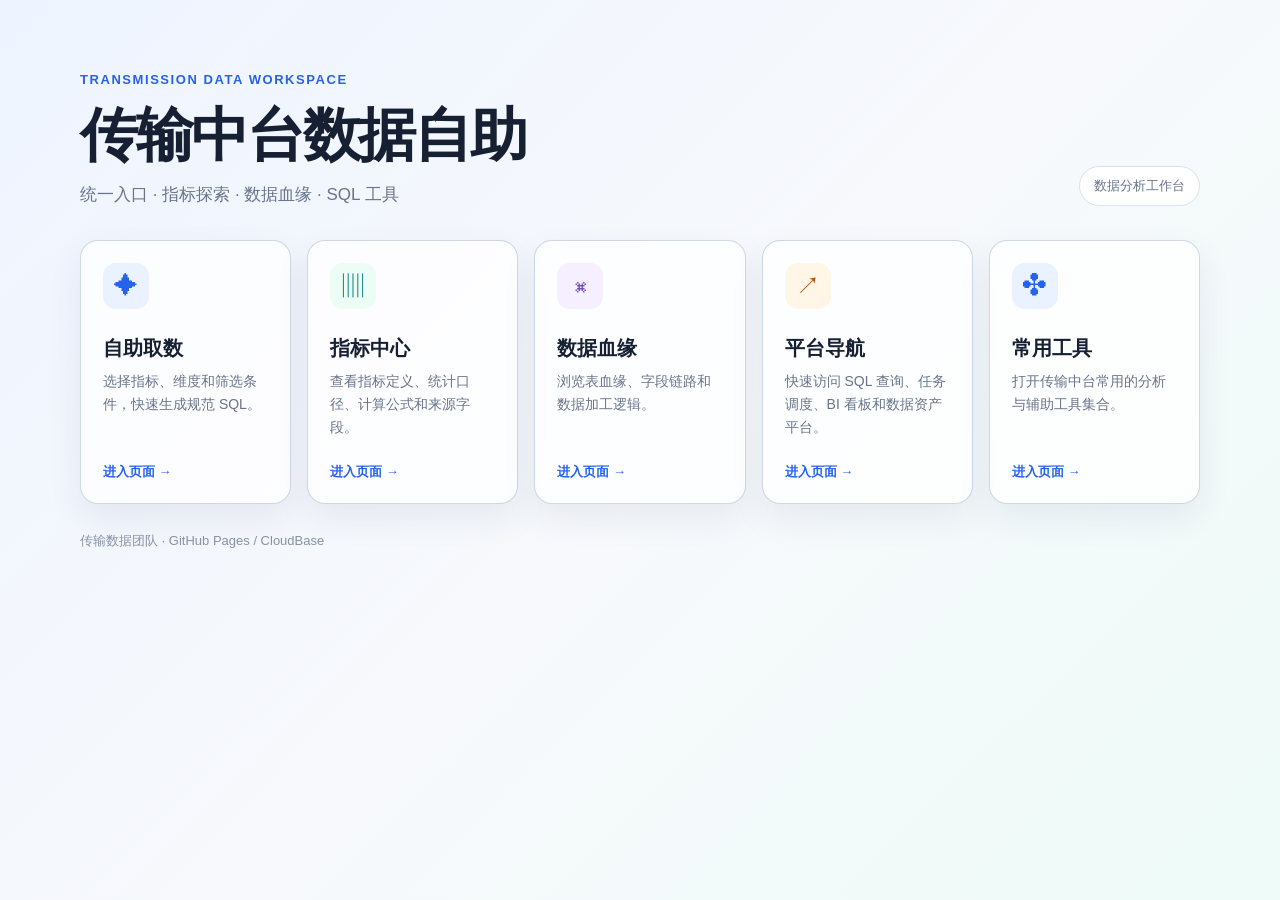
==== commit d68adc7b: "新增平台导航并优化右上角数据空间切换" ====
--- a/index.html
+++ b/index.html
@@ -1 +1 @@
-<!doctype html><html lang="zh-CN"><head><meta charset="utf-8"><meta name="viewport" content="width=device-width,initial-scale=1"><title>传输中台数据自助</title><style>*{box-sizing:border-box}body{margin:0;min-height:100vh;font-family:-apple-system,BlinkMacSystemFont,"Segoe UI","PingFang SC",sans-serif;color:#172033;background:linear-gradient(135deg,#eef4ff,#f7f9fc 52%,#eefbf8)}.wrap{width:min(1120px,calc(100% - 32px));margin:auto;padding:72px 0}.eyebrow{color:#2563eb;font-size:13px;font-weight:700;letter-spacing:.12em}.hero{display:flex;justify-content:space-between;gap:32px;align-items:end;margin-bottom:34px}.hero h1{margin:10px 0 8px;font-size:clamp(32px,6vw,58px);letter-spacing:-.04em}.hero p{margin:0;color:#68748a;font-size:17px}.badge{padding:10px 14px;border:1px solid #dbe2ed;border-radius:999px;background:#fff;color:#68748a;font-size:13px;white-space:nowrap}.grid{display:grid;grid-template-columns:repeat(4,1fr);gap:16px}.card{display:flex;flex-direction:column;min-height:230px;padding:22px;border:1px solid rgba(185,199,220,.7);border-radius:18px;background:rgba(255,255,255,.78);box-shadow:0 14px 34px rgba(35,52,88,.08);text-decoration:none;color:inherit;transition:transform .18s,box-shadow .18s,border-color .18s}.card:hover{transform:translateY(-5px);border-color:#7da5ef;box-shadow:0 20px 42px rgba(35,52,88,.14)}.icon{display:grid;place-items:center;width:46px;height:46px;border-radius:13px;background:#eaf1ff;color:#2563eb;font-size:24px}.card:nth-child(2) .icon{background:#ecfdf5;color:#087f7b}.card:nth-child(3) .icon{background:#f5efff;color:#7951bb}.card:nth-child(4) .icon{background:#fff6e8;color:#b45309}.card h2{margin:26px 0 8px;font-size:20px}.card p{margin:0;color:#68748a;line-height:1.65;font-size:14px}.go{margin-top:auto;padding-top:24px;color:#2563eb;font-size:13px;font-weight:700}.footer{margin-top:28px;color:#8792a5;font-size:13px}@media(max-width:850px){.grid{grid-template-columns:repeat(2,1fr)}}@media(max-width:520px){.wrap{padding:42px 0}.hero{display:block}.badge{display:inline-block;margin-top:20px}.grid{grid-template-columns:1fr}.card{min-height:190px}}</style></head><body><main class="wrap"><div class="hero"><div><div class="eyebrow">TRANSMISSION DATA WORKSPACE</div><h1>传输中台数据自助</h1><p>统一入口 · 指标探索 · 数据血缘 · SQL 工具</p></div><div class="badge">数据分析工作台</div></div><div class="grid"><a class="card" href="自助取数.html"><span class="icon">✦</span><h2>自助取数</h2><p>选择指标、维度和筛选条件，快速生成规范 SQL。</p><span class="go">进入页面 →</span></a><a class="card" href="指标中心.html"><span class="icon">▥</span><h2>指标中心</h2><p>查看指标定义、统计口径、计算公式和来源字段。</p><span class="go">进入页面 →</span></a><a class="card" href="数据血缘.html"><span class="icon">⌘</span><h2>数据血缘</h2><p>浏览表血缘、字段链路和数据加工逻辑。</p><span class="go">进入页面 →</span></a><a class="card" href="常用工具.html"><span class="icon">✣</span><h2>常用工具</h2><p>打开传输中台常用的分析与辅助工具集合。</p><span class="go">进入页面 →</span></a></div><div class="footer">传输数据团队 · GitHub Pages / CloudBase</div></main></body></html>
+<!doctype html><html lang="zh-CN"><head><meta charset="utf-8"><meta name="viewport" content="width=device-width,initial-scale=1"><title>传输中台数据自助</title><style>*{box-sizing:border-box}body{margin:0;min-height:100vh;font-family:-apple-system,BlinkMacSystemFont,"Segoe UI","PingFang SC",sans-serif;color:#172033;background:linear-gradient(135deg,#eef4ff,#f7f9fc 52%,#eefbf8)}.wrap{width:min(1120px,calc(100% - 32px));margin:auto;padding:72px 0}.eyebrow{color:#2563eb;font-size:13px;font-weight:700;letter-spacing:.12em}.hero{display:flex;justify-content:space-between;gap:32px;align-items:end;margin-bottom:34px}.hero h1{margin:10px 0 8px;font-size:clamp(32px,6vw,58px);letter-spacing:-.04em}.hero p{margin:0;color:#68748a;font-size:17px}.badge{padding:10px 14px;border:1px solid #dbe2ed;border-radius:999px;background:#fff;color:#68748a;font-size:13px;white-space:nowrap}.grid{display:grid;grid-template-columns:repeat(auto-fit,minmax(200px,1fr));gap:16px}.card{display:flex;flex-direction:column;min-height:230px;padding:22px;border:1px solid rgba(185,199,220,.7);border-radius:18px;background:rgba(255,255,255,.78);box-shadow:0 14px 34px rgba(35,52,88,.08);text-decoration:none;color:inherit;transition:transform .18s,box-shadow .18s,border-color .18s}.card:hover{transform:translateY(-5px);border-color:#7da5ef;box-shadow:0 20px 42px rgba(35,52,88,.14)}.icon{display:grid;place-items:center;width:46px;height:46px;border-radius:13px;background:#eaf1ff;color:#2563eb;font-size:24px}.card:nth-child(2) .icon{background:#ecfdf5;color:#087f7b}.card:nth-child(3) .icon{background:#f5efff;color:#7951bb}.card:nth-child(4) .icon{background:#fff6e8;color:#b45309}.card h2{margin:26px 0 8px;font-size:20px}.card p{margin:0;color:#68748a;line-height:1.65;font-size:14px}.go{margin-top:auto;padding-top:24px;color:#2563eb;font-size:13px;font-weight:700}.footer{margin-top:28px;color:#8792a5;font-size:13px}@media(max-width:850px){.grid{grid-template-columns:repeat(2,1fr)}}@media(max-width:520px){.wrap{padding:42px 0}.hero{display:block}.badge{display:inline-block;margin-top:20px}.grid{grid-template-columns:1fr}.card{min-height:190px}}</style></head><body><main class="wrap"><div class="hero"><div><div class="eyebrow">TRANSMISSION DATA WORKSPACE</div><h1>传输中台数据自助</h1><p>统一入口 · 指标探索 · 数据血缘 · SQL 工具</p></div><div class="badge">数据分析工作台</div></div><div class="grid"><a class="card" href="自助取数.html"><span class="icon">✦</span><h2>自助取数</h2><p>选择指标、维度和筛选条件，快速生成规范 SQL。</p><span class="go">进入页面 →</span></a><a class="card" href="指标中心.html"><span class="icon">▥</span><h2>指标中心</h2><p>查看指标定义、统计口径、计算公式和来源字段。</p><span class="go">进入页面 →</span></a><a class="card" href="数据血缘.html"><span class="icon">⌘</span><h2>数据血缘</h2><p>浏览表血缘、字段链路和数据加工逻辑。</p><span class="go">进入页面 →</span></a><a class="card" href="平台导航.html"><span class="icon">↗</span><h2>平台导航</h2><p>快速访问 SQL 查询、任务调度、BI 看板和数据资产平台。</p><span class="go">进入页面 →</span></a><a class="card" href="常用工具.html"><span class="icon">✣</span><h2>常用工具</h2><p>打开传输中台常用的分析与辅助工具集合。</p><span class="go">进入页面 →</span></a></div><div class="footer">传输数据团队 · GitHub Pages / CloudBase</div></main></body></html>
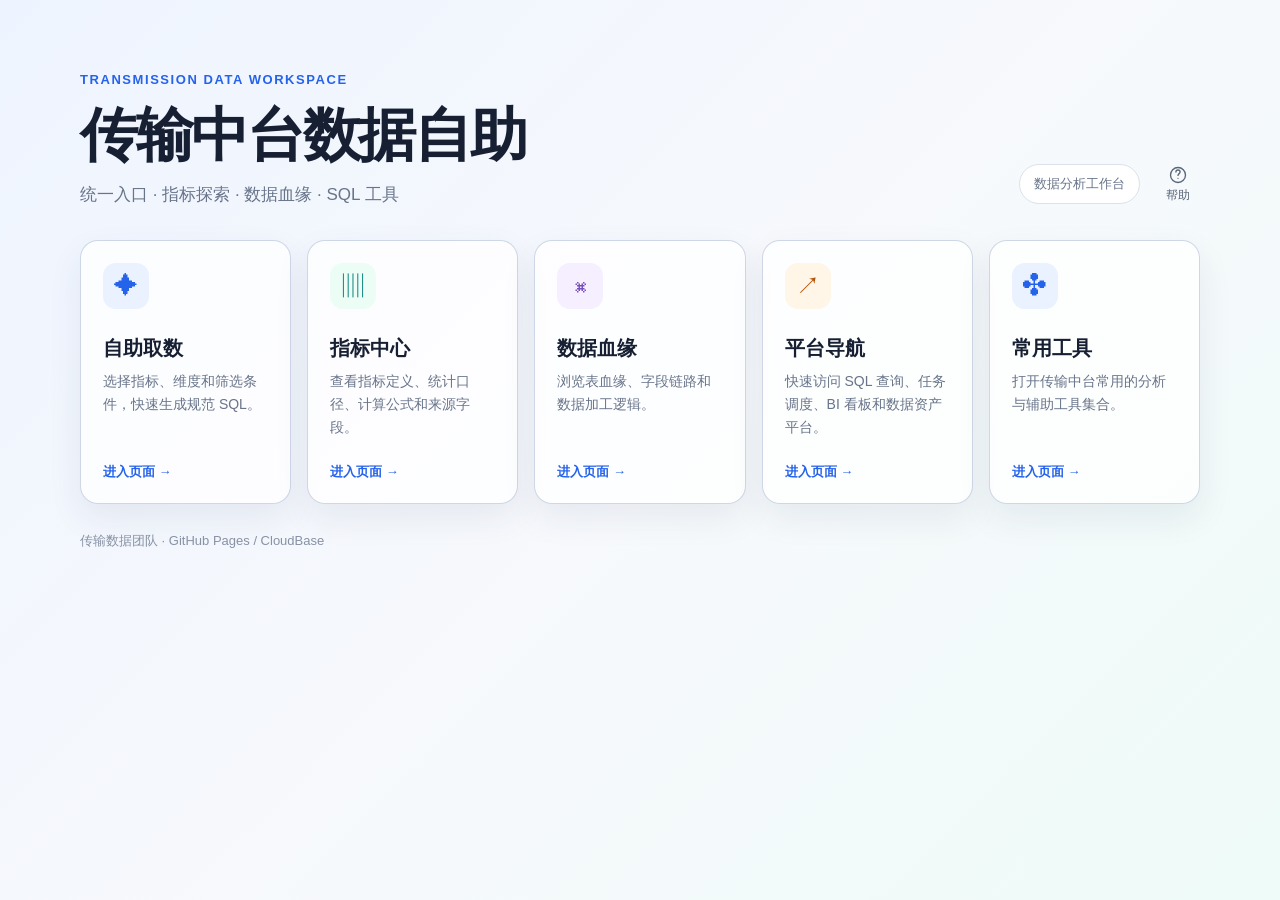
==== commit f4e82faf: "更新指标白皮书与帮助文档，统一界面并修复帮助页侧栏悬停" ====
--- a/index.html
+++ b/index.html
@@ -1 +1,12 @@
-<!doctype html><html lang="zh-CN"><head><meta charset="utf-8"><meta name="viewport" content="width=device-width,initial-scale=1"><title>传输中台数据自助</title><style>*{box-sizing:border-box}body{margin:0;min-height:100vh;font-family:-apple-system,BlinkMacSystemFont,"Segoe UI","PingFang SC",sans-serif;color:#172033;background:linear-gradient(135deg,#eef4ff,#f7f9fc 52%,#eefbf8)}.wrap{width:min(1120px,calc(100% - 32px));margin:auto;padding:72px 0}.eyebrow{color:#2563eb;font-size:13px;font-weight:700;letter-spacing:.12em}.hero{display:flex;justify-content:space-between;gap:32px;align-items:end;margin-bottom:34px}.hero h1{margin:10px 0 8px;font-size:clamp(32px,6vw,58px);letter-spacing:-.04em}.hero p{margin:0;color:#68748a;font-size:17px}.badge{padding:10px 14px;border:1px solid #dbe2ed;border-radius:999px;background:#fff;color:#68748a;font-size:13px;white-space:nowrap}.grid{display:grid;grid-template-columns:repeat(auto-fit,minmax(200px,1fr));gap:16px}.card{display:flex;flex-direction:column;min-height:230px;padding:22px;border:1px solid rgba(185,199,220,.7);border-radius:18px;background:rgba(255,255,255,.78);box-shadow:0 14px 34px rgba(35,52,88,.08);text-decoration:none;color:inherit;transition:transform .18s,box-shadow .18s,border-color .18s}.card:hover{transform:translateY(-5px);border-color:#7da5ef;box-shadow:0 20px 42px rgba(35,52,88,.14)}.icon{display:grid;place-items:center;width:46px;height:46px;border-radius:13px;background:#eaf1ff;color:#2563eb;font-size:24px}.card:nth-child(2) .icon{background:#ecfdf5;color:#087f7b}.card:nth-child(3) .icon{background:#f5efff;color:#7951bb}.card:nth-child(4) .icon{background:#fff6e8;color:#b45309}.card h2{margin:26px 0 8px;font-size:20px}.card p{margin:0;color:#68748a;line-height:1.65;font-size:14px}.go{margin-top:auto;padding-top:24px;color:#2563eb;font-size:13px;font-weight:700}.footer{margin-top:28px;color:#8792a5;font-size:13px}@media(max-width:850px){.grid{grid-template-columns:repeat(2,1fr)}}@media(max-width:520px){.wrap{padding:42px 0}.hero{display:block}.badge{display:inline-block;margin-top:20px}.grid{grid-template-columns:1fr}.card{min-height:190px}}</style></head><body><main class="wrap"><div class="hero"><div><div class="eyebrow">TRANSMISSION DATA WORKSPACE</div><h1>传输中台数据自助</h1><p>统一入口 · 指标探索 · 数据血缘 · SQL 工具</p></div><div class="badge">数据分析工作台</div></div><div class="grid"><a class="card" href="自助取数.html"><span class="icon">✦</span><h2>自助取数</h2><p>选择指标、维度和筛选条件，快速生成规范 SQL。</p><span class="go">进入页面 →</span></a><a class="card" href="指标中心.html"><span class="icon">▥</span><h2>指标中心</h2><p>查看指标定义、统计口径、计算公式和来源字段。</p><span class="go">进入页面 →</span></a><a class="card" href="数据血缘.html"><span class="icon">⌘</span><h2>数据血缘</h2><p>浏览表血缘、字段链路和数据加工逻辑。</p><span class="go">进入页面 →</span></a><a class="card" href="平台导航.html"><span class="icon">↗</span><h2>平台导航</h2><p>快速访问 SQL 查询、任务调度、BI 看板和数据资产平台。</p><span class="go">进入页面 →</span></a><a class="card" href="常用工具.html"><span class="icon">✣</span><h2>常用工具</h2><p>打开传输中台常用的分析与辅助工具集合。</p><span class="go">进入页面 →</span></a></div><div class="footer">传输数据团队 · GitHub Pages / CloudBase</div></main></body></html>
+<!doctype html><html lang="zh-CN"><head><meta charset="utf-8"><meta name="viewport" content="width=device-width,initial-scale=1"><title>传输中台数据自助</title><style>*{box-sizing:border-box}body{margin:0;min-height:100vh;font-family:-apple-system,BlinkMacSystemFont,"Segoe UI","PingFang SC",sans-serif;color:#172033;background:linear-gradient(135deg,#eef4ff,#f7f9fc 52%,#eefbf8)}.wrap{width:min(1120px,calc(100% - 32px));margin:auto;padding:72px 0}.eyebrow{color:#2563eb;font-size:13px;font-weight:700;letter-spacing:.12em}.hero{display:flex;justify-content:space-between;gap:32px;align-items:end;margin-bottom:34px}.hero h1{margin:10px 0 8px;font-size:clamp(32px,6vw,58px);letter-spacing:-.04em}.hero p{margin:0;color:#68748a;font-size:17px}.badge{padding:10px 14px;border:1px solid #dbe2ed;border-radius:999px;background:#fff;color:#68748a;font-size:13px;white-space:nowrap}.grid{display:grid;grid-template-columns:repeat(auto-fit,minmax(200px,1fr));gap:16px}.card{display:flex;flex-direction:column;min-height:230px;padding:22px;border:1px solid rgba(185,199,220,.7);border-radius:18px;background:rgba(255,255,255,.78);box-shadow:0 14px 34px rgba(35,52,88,.08);text-decoration:none;color:inherit;transition:transform .18s,box-shadow .18s,border-color .18s}.card:hover{transform:translateY(-5px);border-color:#7da5ef;box-shadow:0 20px 42px rgba(35,52,88,.14)}.icon{display:grid;place-items:center;width:46px;height:46px;border-radius:13px;background:#eaf1ff;color:#2563eb;font-size:24px}.card:nth-child(2) .icon{background:#ecfdf5;color:#087f7b}.card:nth-child(3) .icon{background:#f5efff;color:#7951bb}.card:nth-child(4) .icon{background:#fff6e8;color:#b45309}.card h2{margin:26px 0 8px;font-size:20px}.card p{margin:0;color:#68748a;line-height:1.65;font-size:14px}.go{margin-top:auto;padding-top:24px;color:#2563eb;font-size:13px;font-weight:700}.footer{margin-top:28px;color:#8792a5;font-size:13px}@media(max-width:850px){.grid{grid-template-columns:repeat(2,1fr)}}@media(max-width:520px){.wrap{padding:42px 0}.hero{display:block}.badge{display:inline-block;margin-top:20px}.grid{grid-template-columns:1fr}.card{min-height:190px}}</style>
+  <style id="help-document-style">
+    .help-document{position:relative;display:flex;flex:0 0 auto;flex-direction:column;align-items:center;justify-content:center;gap:2px;width:44px;height:44px;border-radius:6px;color:var(--muted,#596579);text-decoration:none;font-size:12px;line-height:16px}
+    .help-document svg{width:20px;height:20px;fill:none;stroke:currentColor;stroke-width:1.6;stroke-linecap:round;stroke-linejoin:round}
+    .help-document:hover,.help-document:focus-visible{color:var(--blue,#315bef);background:var(--soft,#f2f5fb)}
+    .help-document:focus-visible{outline:2px solid var(--blue,#315bef);outline-offset:3px}
+    .help-document-tooltip{position:absolute;top:calc(100% + 10px);right:0;padding:7px 12px;border-radius:4px;background:#203451;color:#fff;font-size:12px;line-height:20px;white-space:nowrap;pointer-events:none;opacity:0;visibility:hidden;z-index:50;box-shadow:0 4px 12px #14253e24}
+    .help-document-tooltip:before{content:"";position:absolute;right:17px;top:-5px;border-right:5px solid transparent;border-left:5px solid transparent;border-bottom:5px solid #203451}
+    .help-document:hover .help-document-tooltip,.help-document:focus-visible .help-document-tooltip{opacity:1;visibility:visible}
+    @media(max-width:1180px){.help-document{order:1}}
+  </style>
+</head><body><main class="wrap"><div class="hero"><div><div class="eyebrow">TRANSMISSION DATA WORKSPACE</div><h1>传输中台数据自助</h1><p>统一入口 · 指标探索 · 数据血缘 · SQL 工具</p></div><div style="display:flex;align-items:center;gap:16px"><div class="badge">数据分析工作台</div><a class="help-document" href="传输中台数据自助-使用说明手册.html" target="_blank" rel="noopener" aria-label="帮助文档（在新标签页打开）"><svg viewBox="0 0 24 24" aria-hidden="true"><circle cx="12" cy="12" r="9"/><path d="M9.5 8.5a2.5 2.5 0 0 1 5 0c0 1.75-2.5 2-2.5 4"/><circle cx="12" cy="16" r=".8" fill="currentColor" stroke="none"/></svg><span>帮助</span><span class="help-document-tooltip" aria-hidden="true">帮助文档</span></a></div></div><div class="grid"><a class="card" href="自助取数.html"><span class="icon">✦</span><h2>自助取数</h2><p>选择指标、维度和筛选条件，快速生成规范 SQL。</p><span class="go">进入页面 →</span></a><a class="card" href="指标中心.html"><span class="icon">▥</span><h2>指标中心</h2><p>查看指标定义、统计口径、计算公式和来源字段。</p><span class="go">进入页面 →</span></a><a class="card" href="数据血缘.html"><span class="icon">⌘</span><h2>数据血缘</h2><p>浏览表血缘、字段链路和数据加工逻辑。</p><span class="go">进入页面 →</span></a><a class="card" href="平台导航.html"><span class="icon">↗</span><h2>平台导航</h2><p>快速访问 SQL 查询、任务调度、BI 看板和数据资产平台。</p><span class="go">进入页面 →</span></a><a class="card" href="常用工具.html"><span class="icon">✣</span><h2>常用工具</h2><p>打开传输中台常用的分析与辅助工具集合。</p><span class="go">进入页面 →</span></a></div><div class="footer">传输数据团队 · GitHub Pages / CloudBase</div></main></body></html>
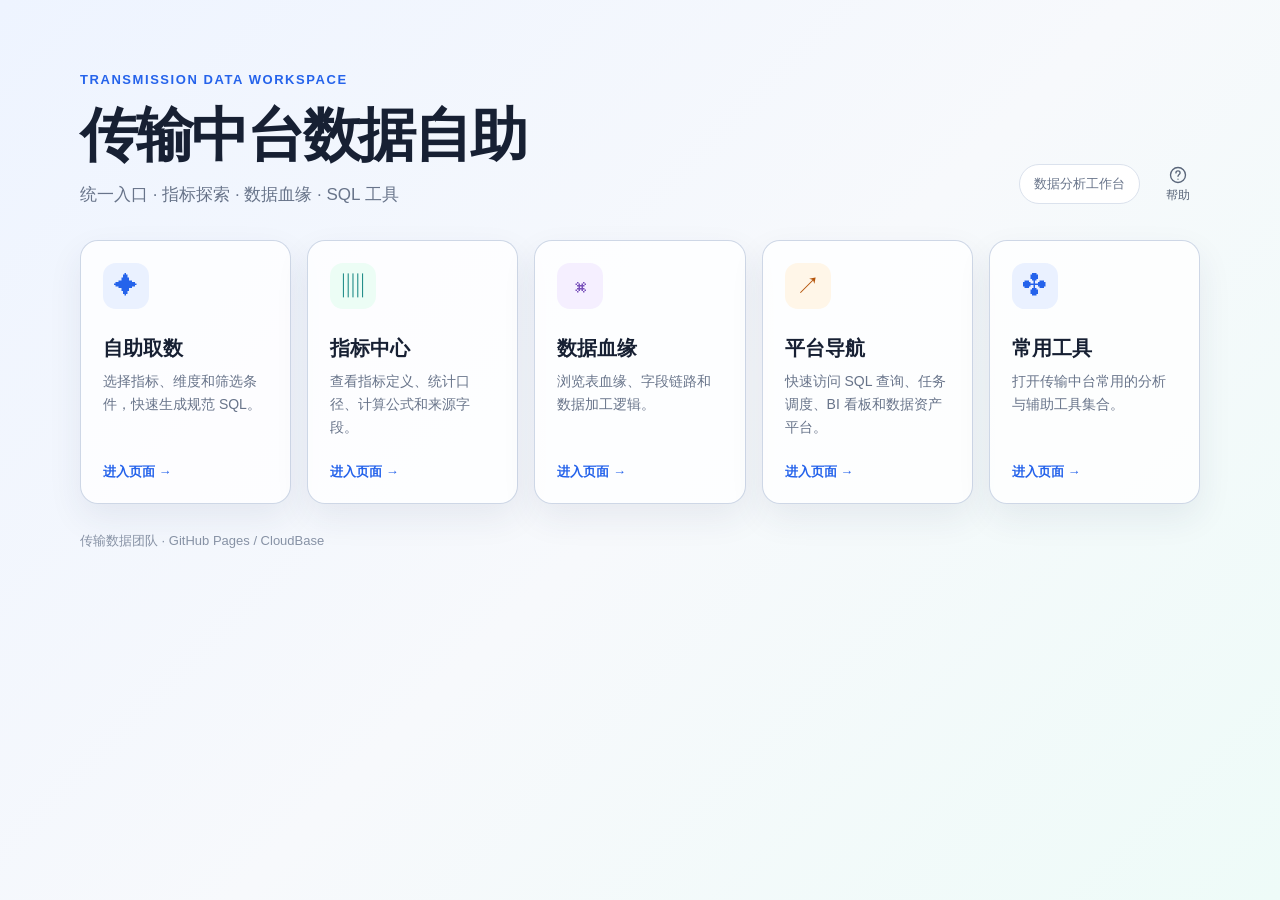
==== commit 44b63a35: "修正帮助图标问号的垂直居中" ====
--- a/index.html
+++ b/index.html
@@ -9,4 +9,4 @@
     .help-document:hover .help-document-tooltip,.help-document:focus-visible .help-document-tooltip{opacity:1;visibility:visible}
     @media(max-width:1180px){.help-document{order:1}}
   </style>
-</head><body><main class="wrap"><div class="hero"><div><div class="eyebrow">TRANSMISSION DATA WORKSPACE</div><h1>传输中台数据自助</h1><p>统一入口 · 指标探索 · 数据血缘 · SQL 工具</p></div><div style="display:flex;align-items:center;gap:16px"><div class="badge">数据分析工作台</div><a class="help-document" href="传输中台数据自助-使用说明手册.html" target="_blank" rel="noopener" aria-label="帮助文档（在新标签页打开）"><svg viewBox="0 0 24 24" aria-hidden="true"><circle cx="12" cy="12" r="9"/><path d="M9.5 8.5a2.5 2.5 0 0 1 5 0c0 1.75-2.5 2-2.5 4"/><circle cx="12" cy="16" r=".8" fill="currentColor" stroke="none"/></svg><span>帮助</span><span class="help-document-tooltip" aria-hidden="true">帮助文档</span></a></div></div><div class="grid"><a class="card" href="自助取数.html"><span class="icon">✦</span><h2>自助取数</h2><p>选择指标、维度和筛选条件，快速生成规范 SQL。</p><span class="go">进入页面 →</span></a><a class="card" href="指标中心.html"><span class="icon">▥</span><h2>指标中心</h2><p>查看指标定义、统计口径、计算公式和来源字段。</p><span class="go">进入页面 →</span></a><a class="card" href="数据血缘.html"><span class="icon">⌘</span><h2>数据血缘</h2><p>浏览表血缘、字段链路和数据加工逻辑。</p><span class="go">进入页面 →</span></a><a class="card" href="平台导航.html"><span class="icon">↗</span><h2>平台导航</h2><p>快速访问 SQL 查询、任务调度、BI 看板和数据资产平台。</p><span class="go">进入页面 →</span></a><a class="card" href="常用工具.html"><span class="icon">✣</span><h2>常用工具</h2><p>打开传输中台常用的分析与辅助工具集合。</p><span class="go">进入页面 →</span></a></div><div class="footer">传输数据团队 · GitHub Pages / CloudBase</div></main></body></html>
+</head><body><main class="wrap"><div class="hero"><div><div class="eyebrow">TRANSMISSION DATA WORKSPACE</div><h1>传输中台数据自助</h1><p>统一入口 · 指标探索 · 数据血缘 · SQL 工具</p></div><div style="display:flex;align-items:center;gap:16px"><div class="badge">数据分析工作台</div><a class="help-document" href="传输中台数据自助-使用说明手册.html" target="_blank" rel="noopener" aria-label="帮助文档（在新标签页打开）"><svg viewBox="0 0 24 24" aria-hidden="true"><circle cx="12" cy="12" r="9"/><path d="M9.5 9.5a2.5 2.5 0 0 1 5 0c0 1.75-2.5 2-2.5 4"/><circle cx="12" cy="17" r=".8" fill="currentColor" stroke="none"/></svg><span>帮助</span><span class="help-document-tooltip" aria-hidden="true">帮助文档</span></a></div></div><div class="grid"><a class="card" href="自助取数.html"><span class="icon">✦</span><h2>自助取数</h2><p>选择指标、维度和筛选条件，快速生成规范 SQL。</p><span class="go">进入页面 →</span></a><a class="card" href="指标中心.html"><span class="icon">▥</span><h2>指标中心</h2><p>查看指标定义、统计口径、计算公式和来源字段。</p><span class="go">进入页面 →</span></a><a class="card" href="数据血缘.html"><span class="icon">⌘</span><h2>数据血缘</h2><p>浏览表血缘、字段链路和数据加工逻辑。</p><span class="go">进入页面 →</span></a><a class="card" href="平台导航.html"><span class="icon">↗</span><h2>平台导航</h2><p>快速访问 SQL 查询、任务调度、BI 看板和数据资产平台。</p><span class="go">进入页面 →</span></a><a class="card" href="常用工具.html"><span class="icon">✣</span><h2>常用工具</h2><p>打开传输中台常用的分析与辅助工具集合。</p><span class="go">进入页面 →</span></a></div><div class="footer">传输数据团队 · GitHub Pages / CloudBase</div></main></body></html>
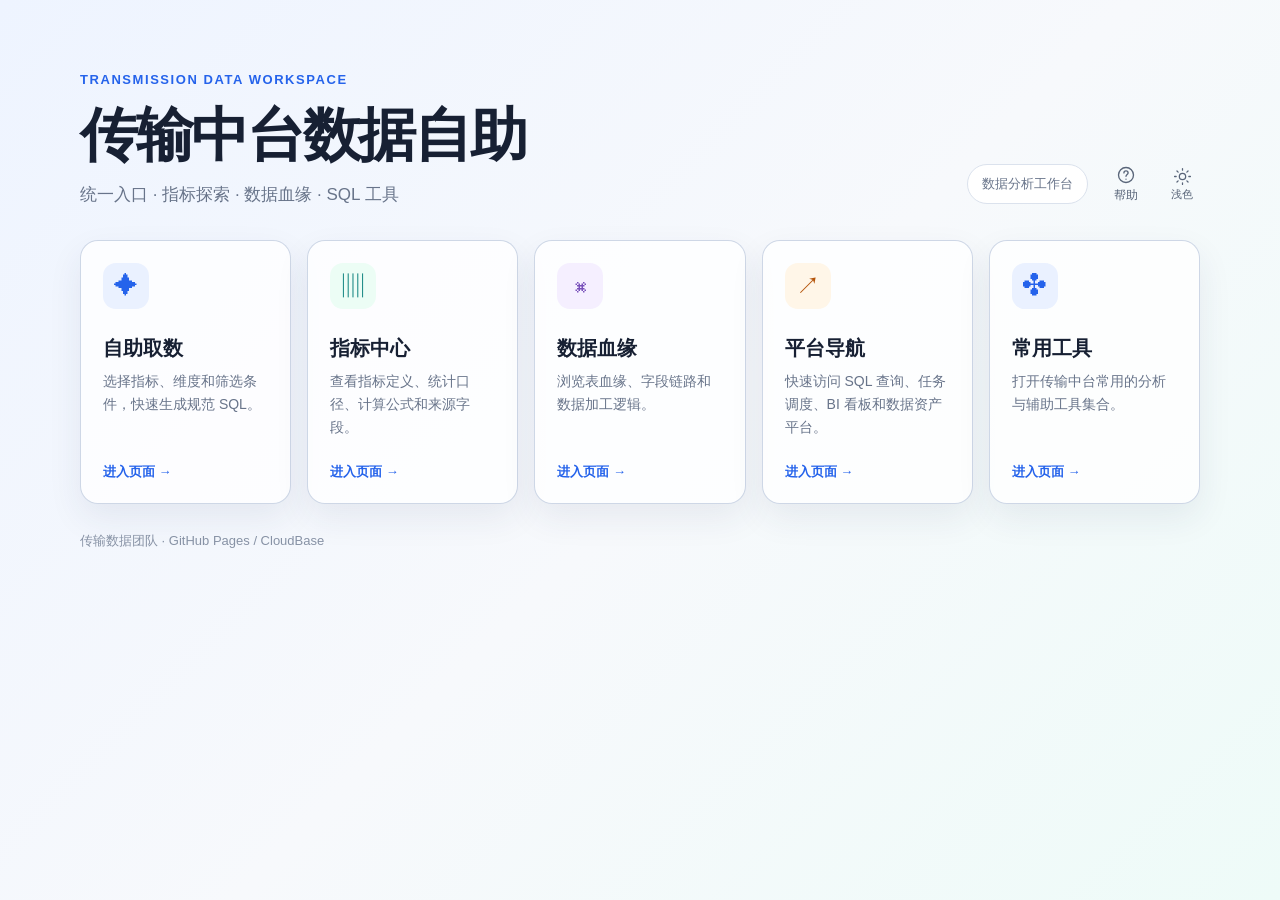
==== commit e0c971a7: "完善深浅色适配并增加一键主题切换" ====
--- a/index.html
+++ b/index.html
@@ -9,4 +9,97 @@
     .help-document:hover .help-document-tooltip,.help-document:focus-visible .help-document-tooltip{opacity:1;visibility:visible}
     @media(max-width:1180px){.help-document{order:1}}
   </style>
-</head><body><main class="wrap"><div class="hero"><div><div class="eyebrow">TRANSMISSION DATA WORKSPACE</div><h1>传输中台数据自助</h1><p>统一入口 · 指标探索 · 数据血缘 · SQL 工具</p></div><div style="display:flex;align-items:center;gap:16px"><div class="badge">数据分析工作台</div><a class="help-document" href="传输中台数据自助-使用说明手册.html" target="_blank" rel="noopener" aria-label="帮助文档（在新标签页打开）"><svg viewBox="0 0 24 24" aria-hidden="true"><circle cx="12" cy="12" r="9"/><path d="M9.5 9.5a2.5 2.5 0 0 1 5 0c0 1.75-2.5 2-2.5 4"/><circle cx="12" cy="17" r=".8" fill="currentColor" stroke="none"/></svg><span>帮助</span><span class="help-document-tooltip" aria-hidden="true">帮助文档</span></a></div></div><div class="grid"><a class="card" href="自助取数.html"><span class="icon">✦</span><h2>自助取数</h2><p>选择指标、维度和筛选条件，快速生成规范 SQL。</p><span class="go">进入页面 →</span></a><a class="card" href="指标中心.html"><span class="icon">▥</span><h2>指标中心</h2><p>查看指标定义、统计口径、计算公式和来源字段。</p><span class="go">进入页面 →</span></a><a class="card" href="数据血缘.html"><span class="icon">⌘</span><h2>数据血缘</h2><p>浏览表血缘、字段链路和数据加工逻辑。</p><span class="go">进入页面 →</span></a><a class="card" href="平台导航.html"><span class="icon">↗</span><h2>平台导航</h2><p>快速访问 SQL 查询、任务调度、BI 看板和数据资产平台。</p><span class="go">进入页面 →</span></a><a class="card" href="常用工具.html"><span class="icon">✣</span><h2>常用工具</h2><p>打开传输中台常用的分析与辅助工具集合。</p><span class="go">进入页面 →</span></a></div><div class="footer">传输数据团队 · GitHub Pages / CloudBase</div></main></body></html>
+<style id="app-theme-style">.theme-toggle{flex:none;order:0;display:flex;flex-direction:column;align-items:center;justify-content:center;gap:1px;width:36px;height:42px;padding:0;border:0;border-radius:6px;background:transparent;color:var(--muted,#596579);cursor:pointer;font-family:inherit;font-size:11px}
+.theme-toggle svg{width:19px;height:19px}.theme-toggle:hover{background:var(--soft,#f2f5fb);color:var(--blue,#315bef)}
+.theme-toggle:focus-visible{outline:2px solid var(--blue,#315bef);outline-offset:3px}
+:root[data-theme="light"]{color-scheme:light}
+:root[data-theme="dark"]{color-scheme:dark;--bg:#10151e;--panel:#192231;--soft:#202d40;--text:#edf2fa;--muted:#b0bdcf;--line:#39495f;--blue:#aac5ff;--blue2:#92b5ff;--teal:#81ded7;--amber:#f3c17e;--red:#ffaaa4;--green:#89dda8;--violet:#c9b4ff}
+html[data-theme="dark"] body{background:#10151e!important;color:var(--text)}
+html[data-theme="dark"] .topbar,html[data-theme="dark"] dialog,html[data-theme="dark"] .workspace-popover{background:#192231!important;color:var(--text);border-color:var(--line)!important}
+html[data-theme="dark"] .dialog-head,html[data-theme="dark"] .pane-head,html[data-theme="dark"] .pane-search{background:#1d293b!important}
+html[data-theme="dark"] .card,html[data-theme="dark"] .field-pane,html[data-theme="dark"] .side-detail,html[data-theme="dark"] .canvas-section{background:#192231!important;color:var(--text)}
+html[data-theme="dark"] input,html[data-theme="dark"] select,html[data-theme="dark"] textarea{color:var(--text);color-scheme:dark}
+html[data-theme="dark"] input::placeholder,html[data-theme="dark"] textarea::placeholder{color:#a7b5ca!important;opacity:1}
+html[data-theme="dark"] option{background:#202d40;color:#edf2fa}
+html[data-theme="dark"] .header-actions .help-document,html[data-theme="dark"] .theme-toggle,html[data-theme="dark"] .drawer-toggle,html[data-theme="dark"] .drawer-section,html[data-theme="dark"] .drawer-bottom{color:#b0bdcf}
+html[data-theme="dark"] .wp-stats,html[data-theme="dark"] .wp-detail-source,html[data-theme="dark"] .wp-table thead th{background:#202d40!important}
+html[data-theme="dark"] .wp-review-tag{color:#f3c17e;background:#49371e}
+html[data-theme="dark"] .wp-review{background:#352d21;color:#f7deba}
+html[data-theme="dark"] .wp-table tbody tr:hover{background:#223149}
+html[data-theme="dark"] .wp-view.active,html[data-theme="dark"] .wp-dashboard,html[data-theme="dark"] .wp-open,html[data-theme="dark"] .source-link{color:#aac5ff}
+html[data-theme="dark"] .wp-table .metric-name-link{color:#edf2fa}
+/* SQL surfaces are intentionally invariant across all page themes. */
+html .production-sql{background:#111b2b!important;color:#dce6f5!important;border-color:#26344a!important;color-scheme:dark}
+html .production-sql code{color:inherit!important;background:none!important}
+html .sql-shell,html .sql-code,html .table-logic-sql{background:#101827!important;color:#d9e5f7!important;color-scheme:dark}
+html .sql-toolbar{background:#182337!important;color:#dbe8ff!important}
+html .sql-toolbar .btn{background:#25344e!important;color:#dbe8ff!important;border-color:#41516a!important}
+html .production-sql .kw,html .production-sql .fn{color:#a9c6ff!important}html .production-sql .str{color:#b8deb7!important}html .production-sql .com{color:#8da0b9!important}
+html .sql-code .kw{color:#8cb4ff!important}html .sql-code .str{color:#8ee7ba!important}html .sql-code .num{color:#ffc978!important}html .sql-code .com{color:#8da0b9!important}html .sql-code .alias{color:#e8a6dc!important}html .sql-code .fn{color:#70d8d4!important}
+html .source-code-line.source-highlight{background:#344967!important;outline-color:#789bca!important}
+html[data-theme="dark"] .btn.primary{background:#315fbd!important;color:#fff!important}
+html[data-theme="dark"] .validation .pass{color:#9ce4b1!important;background:#203b2c!important}html[data-theme="dark"] .validation .risk{color:#f6ce90!important;background:#423321!important}html[data-theme="dark"] .validation .fail{color:#ffc0ba!important;background:#492b2e!important}
+html[data-theme="dark"] .wrap .card p,html[data-theme="dark"] .wrap .hero p,html[data-theme="dark"] .wrap .footer,html[data-theme="dark"] .wrap .eyebrow{color:var(--muted)}
+html[data-theme="dark"] .wrap .badge,html[data-theme="dark"] .wrap .icon{background:#263b5c!important;color:#c0d5ff!important;border-color:var(--line)}
+html[data-theme="dark"] .wrap .go{color:#aac5ff}
+html[data-theme="dark"] .hero p,html[data-theme="dark"] .source-caption,html[data-theme="dark"] .pane-head small,html[data-theme="dark"] .canvas-title p,html[data-theme="dark"] .metric-summary-label{color:var(--muted)!important}
+@media(max-width:430px){.header-actions{gap:5px!important}.header-actions .help-document,.theme-toggle{width:30px}.workspace-identity strong{max-width:70px;overflow:hidden;text-overflow:ellipsis;white-space:nowrap}body .topbar .brand{font-size:12px!important}}
+</style>
+<script id="app-theme-script">(() => {
+  const key = 'transmission-color-mode';
+  const media = matchMedia('(prefers-color-scheme: dark)');
+  const valid = value => ['system', 'dark', 'light'].includes(value) ? value : 'system';
+  let mode = 'system';
+  try { mode = valid(localStorage.getItem(key)); } catch {}
+  // Retain existing dark rules and their cascade order, but make their media
+  // conditions respond to the explicit preference instead of only the OS.
+  const rules = [];
+  function collect(list) {
+    for (const rule of list) {
+      if (rule instanceof CSSMediaRule && /prefers-color-scheme\s*:\s*dark/.test(rule.conditionText)) {
+        rules.push({rule, query: rule.conditionText});
+      }
+      if (rule.cssRules) collect(rule.cssRules);
+    }
+  }
+  for (const sheet of document.styleSheets) {
+    try { collect(sheet.cssRules); } catch {}
+  }
+  function apply() {
+    const dark = mode === 'dark' || (mode === 'system' && media.matches);
+    document.documentElement.dataset.theme = dark ? 'dark' : 'light';
+    document.documentElement.dataset.colorMode = mode;
+    document.documentElement.style.colorScheme = dark ? 'dark' : 'light';
+    for (const {rule, query} of rules) {
+      rule.media.mediaText = query.replace(/\(prefers-color-scheme\s*:\s*dark\)/g, dark ? '(min-width: 0px)' : '(max-width: -1px)');
+    }
+    const toggle = document.getElementById('themeToggle');
+    if (toggle) {
+      toggle.querySelector('span').textContent = dark ? '深色' : '浅色';
+      toggle.title = toggle.ariaLabel = dark ? '切换为浅色模式' : '切换为深色模式';
+      toggle.querySelector('svg').innerHTML = dark
+        ? '<path d="M20 14a8 8 0 0 1-10-10 8 8 0 1 0 10 10Z" fill="none" stroke="currentColor" stroke-width="1.6"/>'
+        : '<circle cx="12" cy="12" r="4" fill="none" stroke="currentColor" stroke-width="1.6"/><path d="M12 2v2m0 16v2M2 12h2m16 0h2M5 5l1.5 1.5m11 11L19 19M5 19l1.5-1.5m11-11L19 5" stroke="currentColor" stroke-width="1.6" stroke-linecap="round"/>';
+    }
+    window.dispatchEvent(new CustomEvent('app-theme-change', {detail:{mode, theme:dark?'dark':'light'}}));
+  }
+  window.appTheme = {set(value) {mode=valid(value);try{localStorage.setItem(key,mode)}catch{}apply();}, get mode(){return mode;}};
+  apply();
+  media.addEventListener('change', apply);
+  window.addEventListener('storage', event => {if(event.key===key || event.key===null){mode=valid(event.newValue);apply();}});
+  document.addEventListener('DOMContentLoaded', () => {
+    const help = document.querySelector('.help-document');
+    if (help) {
+      const toggle = document.createElement('button');
+      toggle.id = 'themeToggle';
+      toggle.className = 'theme-toggle';
+      toggle.type = 'button';
+      toggle.innerHTML = '<svg viewBox="0 0 24 24" aria-hidden="true"></svg><span></span>';
+      help.after(toggle);
+      toggle.addEventListener('click', () => window.appTheme.set(document.documentElement.dataset.theme === 'dark' ? 'light' : 'dark'));
+    }
+    apply();
+  });
+})();
+</script>
+</head><body><main class="wrap"><div class="hero"><div><div class="eyebrow">TRANSMISSION DATA WORKSPACE</div><h1>传输中台数据自助</h1><p>统一入口 · 指标探索 · 数据血缘 · SQL 工具</p></div><div style="display:flex;align-items:center;gap:16px"><div class="badge">数据分析工作台</div><a class="help-document" href="https://xclaw.k8s.xunlei.cn/p/axyXEbmuWpI59nUu7YeI0A/" target="_blank" rel="noopener" aria-label="帮助文档（在新标签页打开）"><svg viewBox="0 0 24 24" aria-hidden="true"><circle cx="12" cy="12" r="9"/><path d="M9.5 9.5a2.5 2.5 0 0 1 5 0c0 1.75-2.5 2-2.5 4"/><circle cx="12" cy="17" r=".8" fill="currentColor" stroke="none"/></svg><span>帮助</span><span class="help-document-tooltip" aria-hidden="true">帮助文档</span></a></div></div><div class="grid"><a class="card" href="自助取数.html"><span class="icon">✦</span><h2>自助取数</h2><p>选择指标、维度和筛选条件，快速生成规范 SQL。</p><span class="go">进入页面 →</span></a><a class="card" href="指标中心.html"><span class="icon">▥</span><h2>指标中心</h2><p>查看指标定义、统计口径、计算公式和来源字段。</p><span class="go">进入页面 →</span></a><a class="card" href="数据血缘.html"><span class="icon">⌘</span><h2>数据血缘</h2><p>浏览表血缘、字段链路和数据加工逻辑。</p><span class="go">进入页面 →</span></a><a class="card" href="平台导航.html"><span class="icon">↗</span><h2>平台导航</h2><p>快速访问 SQL 查询、任务调度、BI 看板和数据资产平台。</p><span class="go">进入页面 →</span></a><a class="card" href="常用工具.html"><span class="icon">✣</span><h2>常用工具</h2><p>打开传输中台常用的分析与辅助工具集合。</p><span class="go">进入页面 →</span></a></div><div class="footer">传输数据团队 · GitHub Pages / CloudBase</div></main></body></html>
